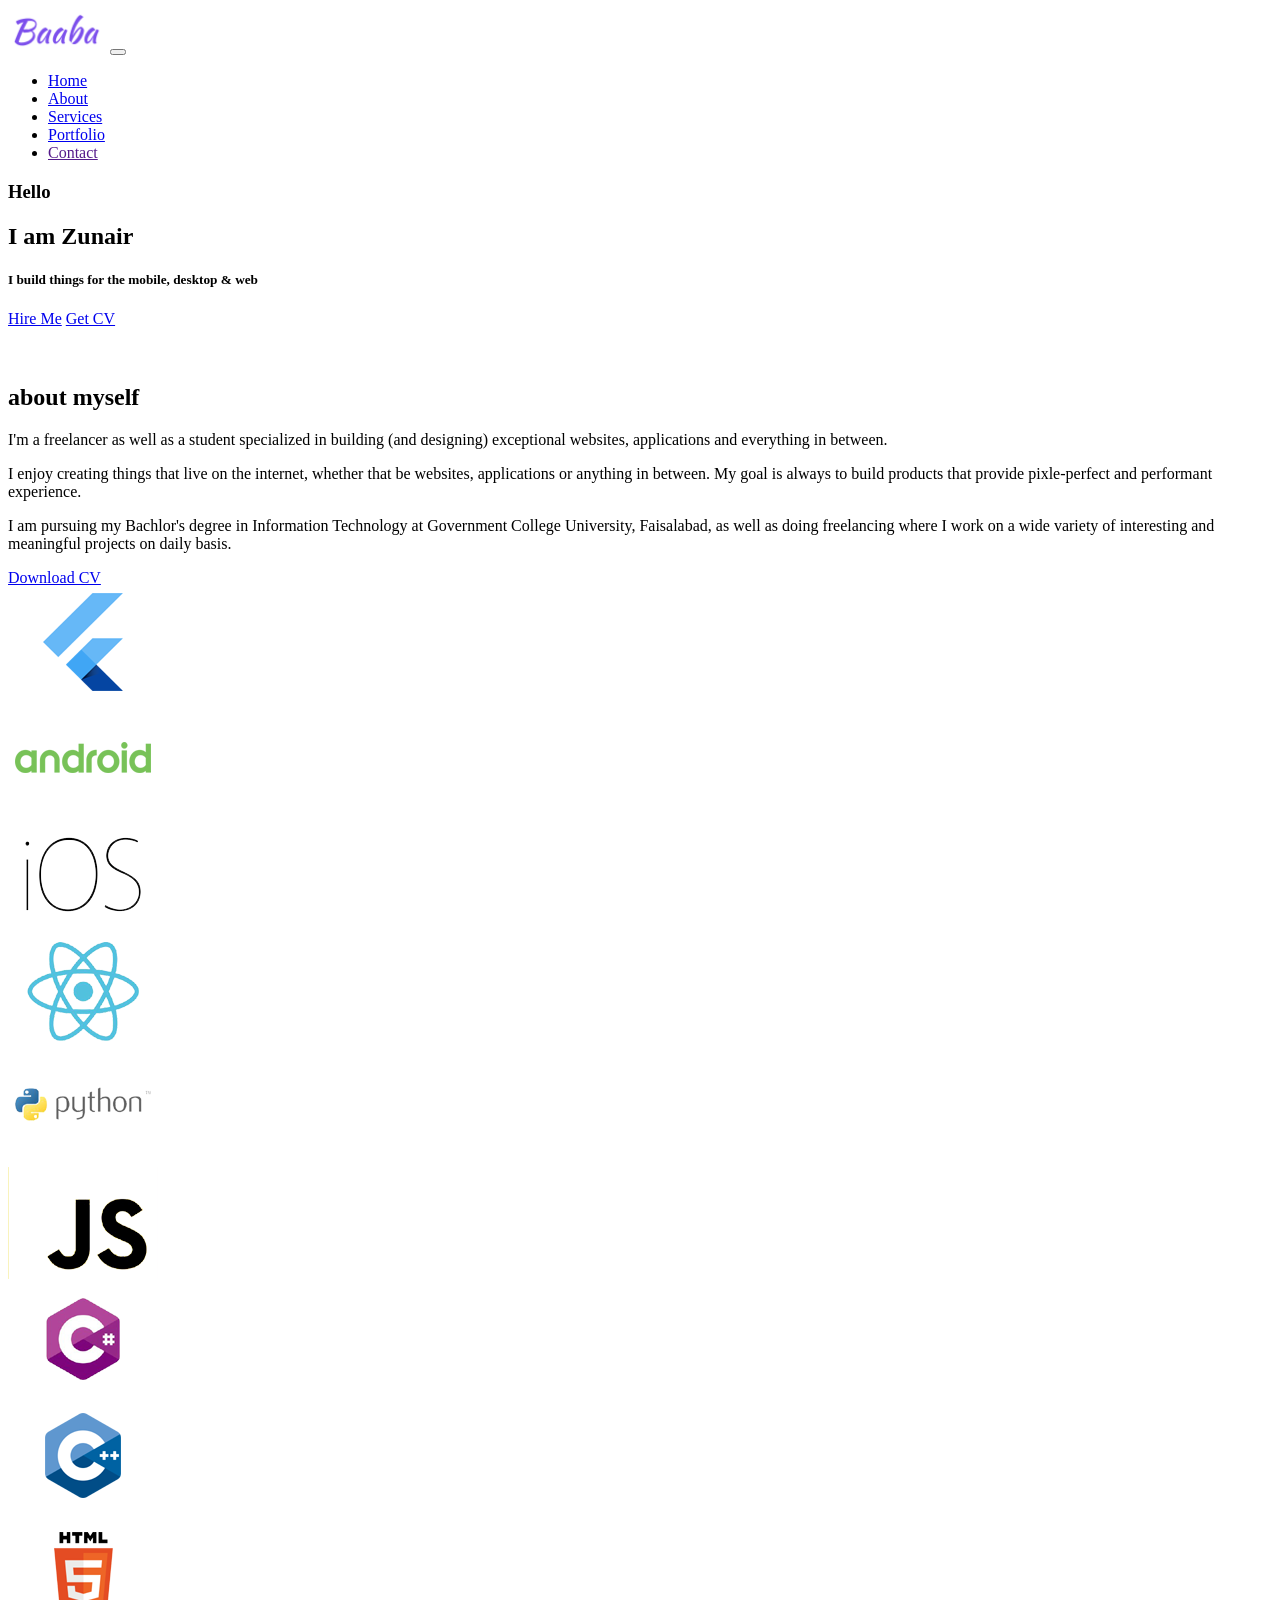
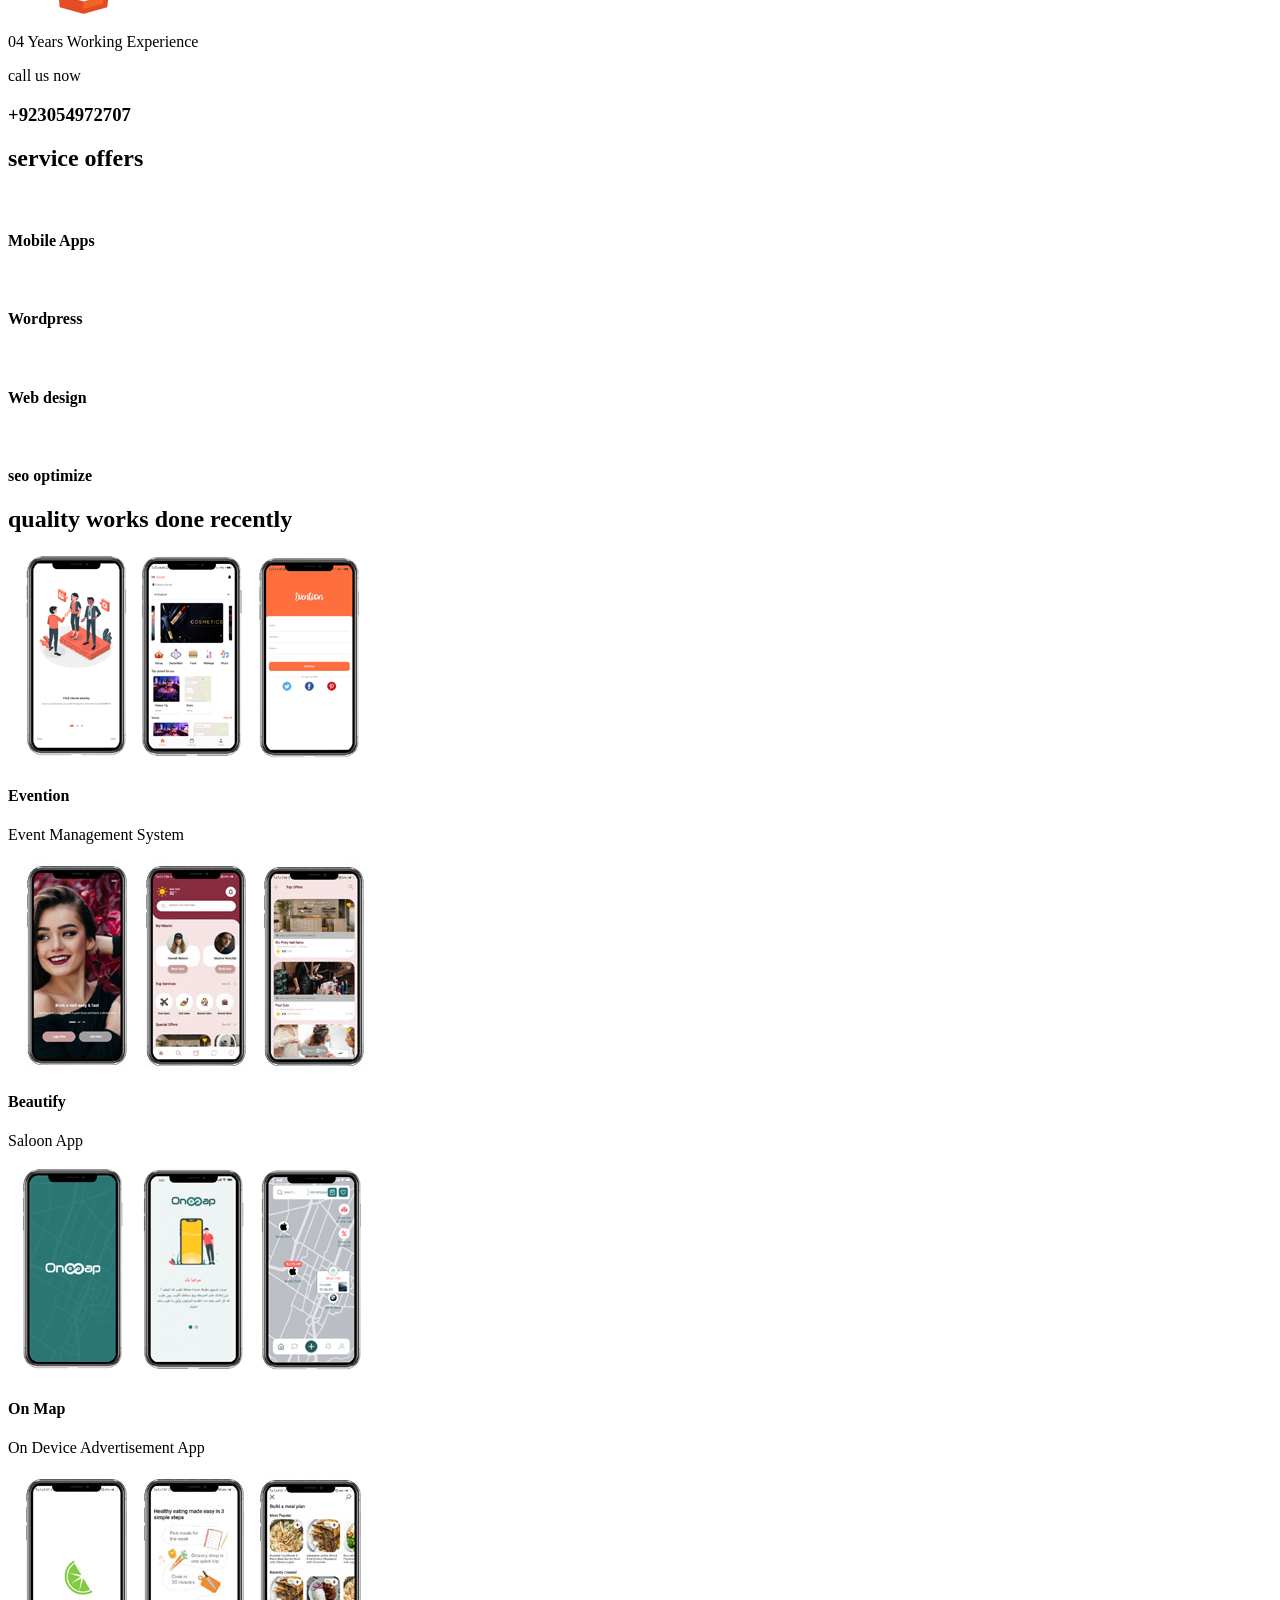
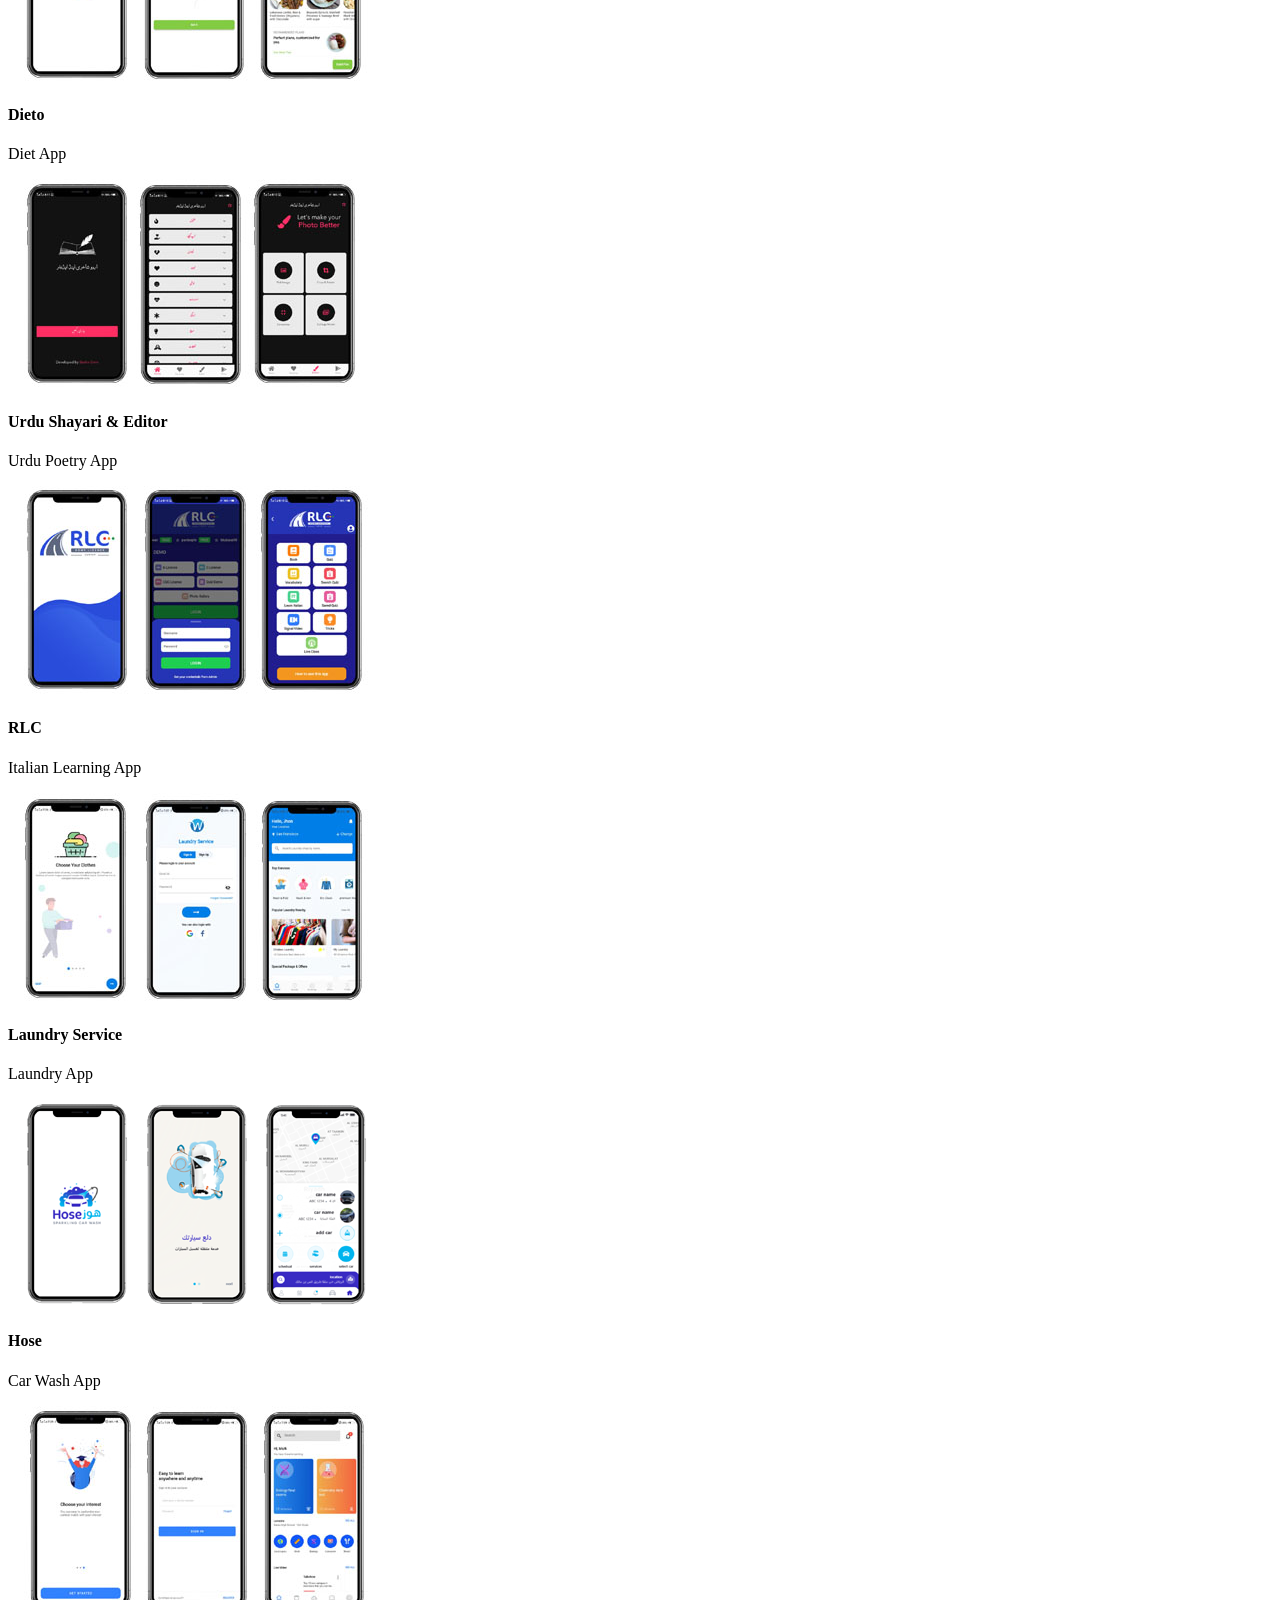
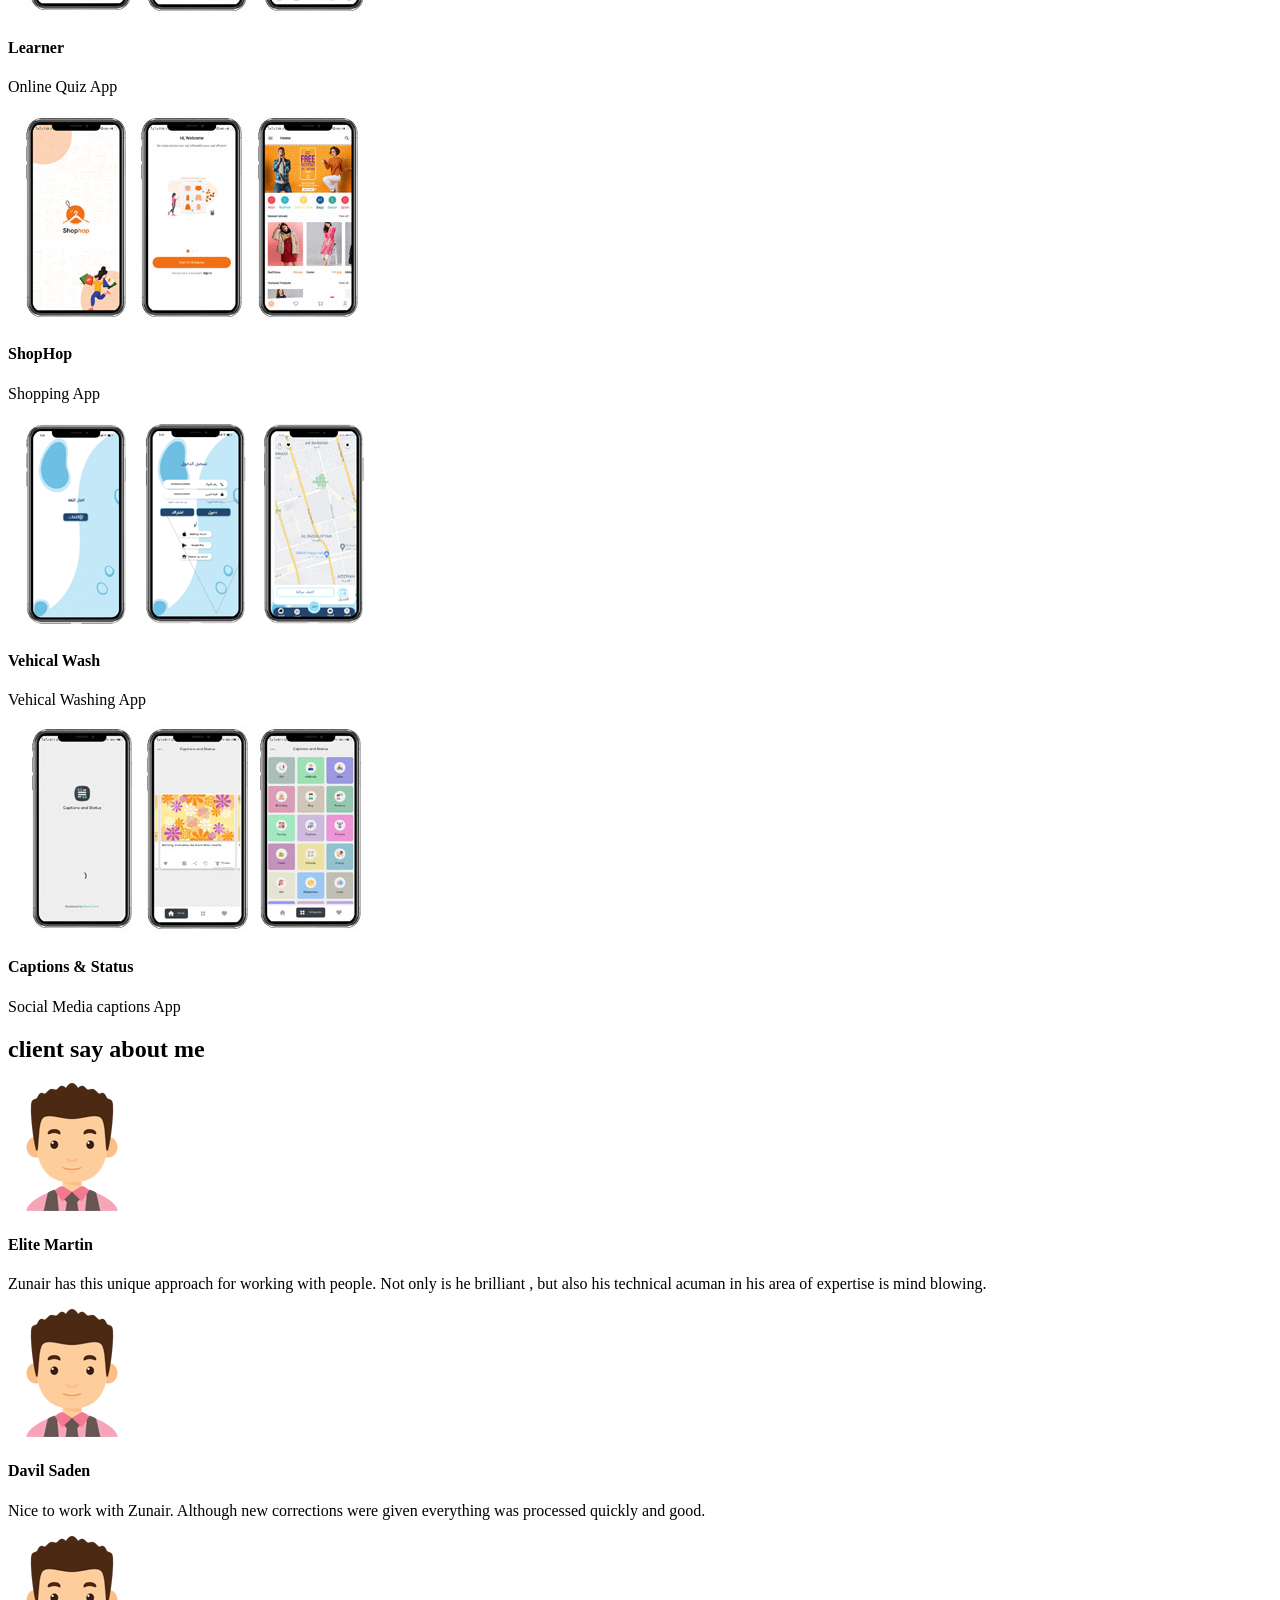
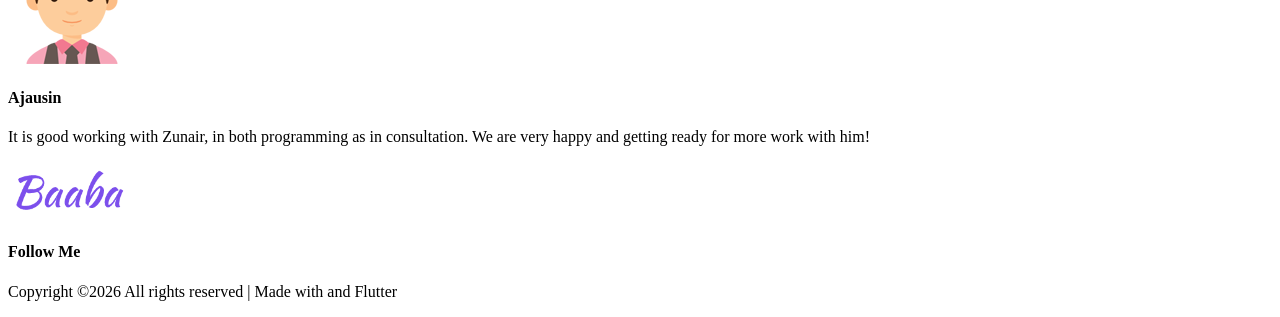
==== index.html @ fcaaa323 "Update index.html" ====
<!doctype html>
<html lang="en">

<head>
	
	<base href="zunairpervaiz.github.io">
	<meta charset="utf-8">
	<meta name="viewport" content="width=device-width, initial-scale=1, shrink-to-fit=no">
	<link rel="icon" href="img/favicon.png" type="image/png">
	<title>Zunair's Portfolio</title>
	<!-- Bootstrap CSS -->
	<link rel="stylesheet" href="css/bootstrap.css">
	<link rel="stylesheet" href="vendors/linericon/style.css">
	<link rel="stylesheet" href="css/font-awesome.min.css">
	<link rel="stylesheet" href="vendors/owl-carousel/owl.carousel.min.css">
	<!-- main css -->
	<link rel="stylesheet" href="css/style.css">
</head>

<body>

	<!--================ Start Header Area =================-->
	<header class="header_area">
		<div class="main_menu">
			<nav class="navbar navbar-expand-lg navbar-light">
				<div class="container">
					<!-- Brand and toggle get grouped for better mobile display -->
					<a class="navbar-brand logo_h" href="index.html"><img src="img/logo.png" height="44" alt=""></a>
					<button class="navbar-toggler" type="button" data-toggle="collapse" data-target="#navbarSupportedContent"
					 aria-controls="navbarSupportedContent" aria-expanded="false" aria-label="Toggle navigation">
						<span class="icon-bar"></span>
						<span class="icon-bar"></span>
						<span class="icon-bar"></span>
					</button>
					<!-- Collect the nav links, forms, and other content for toggling -->
					<div class="collapse navbar-collapse offset" id="navbarSupportedContent">
						<ul class="nav navbar-nav menu_nav justify-content-end">
							<li class="nav-item active"><a class="nav-link" href="index.html">Home</a></li>
							<li class="nav-item"><a class="nav-link" href="#about_section">About</a></li>
							<li class="nav-item"><a class="nav-link" href="#services_section">Services</a></li>
							<li class="nav-item"><a class="nav-link" href="#portfolio_section">Portfolio</a></li>
							<li class="nav-item"><a class="nav-link" href="">Contact</a></li>
						</ul>
					</div>
				</div>
			</nav>
		</div>
	</header>
	<!--================ End Header Area =================-->

	<!--================ Start Home Banner Area =================-->
	<section class="home_banner_area">
		<div class="banner_inner">
			<div class="container">
				<div class="row">
					<div class="col-lg-7">
						<div class="banner_content">
							<h3 class="text-uppercase">Hello</h3>
							<h1 class="text-uppercase">I am Zunair</h1>
							<h5 class="text-uppercase">I build things for the mobile, desktop & web</h5>
							<div class="d-flex align-items-center">
								<a class="primary_btn" href="https://www.facebook.com/baabadevs/" target="blank"><span>Hire Me</span></a>
								<a class="primary_btn tr-bg" href="https://drive.google.com/file/d/1sEOPyyoG6PRkyp16HiCYNP0An5YgPPjo/view?usp=sharing" target="blank"><span>Get CV</span></a>
							</div>
						</div>
					</div>
					<div class="col-lg-5">
						<div class="home_right_img">
							<img class="" src="img/banner/home-right.png" alt="">
						</div>
					</div>
				</div>
			</div>
		</div>
	</section>
	<!--================ End Home Banner Area =================-->

	<!--================ Start About Us Area =================-->
	<section class="about_area section_gap" id="about_section">
		<div class="container">
			<div class="row justify-content-start align-items-center">
				<div class="col-lg-5">
					<div class="about_img">
						<img class="" src="img/about-us.png" alt="">
					</div>
				</div>

				<div class="offset-lg-1 col-lg-5">
					<div class="main_title text-left">
						<h2>about myself</h2>
						<p>
							I'm a freelancer as well as a student specialized in building (and designing) exceptional websites, applications and everything in between.
						</p>
						<p>
							I enjoy creating things that live on the internet, whether that be websites, applications or anything in between. My goal is always to build products that provide pixle-perfect and performant experience.
						</p>
						<p> I am pursuing my Bachlor's degree in Information Technology at Government College University, Faisalabad, as well as doing freelancing where I work on a wide variety of interesting and meaningful projects on daily basis.</p>
						<a class="primary_btn" href="https://drive.google.com/file/d/1sEOPyyoG6PRkyp16HiCYNP0An5YgPPjo/view?usp=sharing" target="blank"><span>Download CV</span></a>
					</div>
				</div>
			</div>
		</div>
	</section>
	<!--================ End About Us Area =================-->

	<!--================ Srart Brand Area =================-->
	<section class="brand_area section_gap_bottom">
		<div class="container">
			<div class="row justify-content-center">
				<div class="col-lg-6">
					<div class="row">
						<div class="col-lg-4 col-md-4 col-sm-6">
							<div class="single-brand-item d-table">
								<div class="d-table-cell text-center">
									<img src="img/brands/logo1.png" alt="">
								</div>
							</div>
						</div>
						<div class="col-lg-4 col-md-4 col-sm-6">
							<div class="single-brand-item d-table">
								<div class="d-table-cell text-center">
									<img src="img/brands/logo2.png" alt="">
								</div>
							</div>
						</div>
						<div class="col-lg-4 col-md-4 col-sm-6">
							<div class="single-brand-item d-table">
								<div class="d-table-cell text-center">
									<img src="img/brands/logo3.png" alt="">
								</div>
							</div>
						</div>
						<div class="col-lg-4 col-md-4 col-sm-6">
							<div class="single-brand-item d-table">
								<div class="d-table-cell text-center">
									<img src="img/brands/logo4.png" alt="">
								</div>
							</div>
						</div>
						<div class="col-lg-4 col-md-4 col-sm-6">
							<div class="single-brand-item d-table">
								<div class="d-table-cell text-center">
									<img src="img/brands/logo5.png" alt="">
								</div>
							</div>
						</div>
						<div class="col-lg-4 col-md-4 col-sm-6">
							<div class="single-brand-item d-table">
								<div class="d-table-cell text-center">
									<img src="img/brands/logo6.png" alt="">
								</div>
							</div>
						</div>
						<div class="col-lg-4 col-md-4 col-sm-6">
							<div class="single-brand-item d-table">
								<div class="d-table-cell text-center">
									<img src="img/brands/logo7.png" alt="">
								</div>
							</div>
						</div>
						<div class="col-lg-4 col-md-4 col-sm-6">
							<div class="single-brand-item d-table">
								<div class="d-table-cell text-center">
									<img src="img/brands/logo8.png" alt="">
								</div>
							</div>
						</div>
						<div class="col-lg-4 col-md-4 col-sm-6">
							<div class="single-brand-item d-table">
								<div class="d-table-cell text-center">
									<img src="img/brands/logo9.png" alt="">
								</div>
							</div>
						</div>
					</div>
				</div>
				<div class="offset-lg-2 col-lg-4 col-md-6">
					<div class="client-info">
						<div class="d-flex mb-50">
							<span class="lage">04</span>
							<span class="smll">Years Working Experience </span>
						</div>
						<div class="call-now d-flex">
							<div>
								<span class="fa fa-phone"></span>
							</div>
							<div class="ml-15">
								<p>call us now</p>
								<h3>+923054972707</h3>
							</div>
						</div>
					</div>
				</div>
			</div>
		</div>
	</section>
	<!--================ End Brand Area =================-->

	<!--================ Start Features Area =================-->
	<section class="features_area" id="services_section">
		<div class="container">
			<div class="row justify-content-center">
				<div class="col-lg-8 text-center">
					<div class="main_title">
						<h2>service offers </h2>
					</div>
				</div>
			</div>
			<div class="row feature_inner">
				<div class="col-lg-3 col-md-6">
					<div class="feature_item">
						<img src="img/services/s1.png" alt="">
						<h4>Mobile Apps</h4>
						
					</div>
				</div>
				<div class="col-lg-3 col-md-6">
					<div class="feature_item">
						<img src="img/services/s2.png" alt="">
						<h4>Wordpress</h4>
						
					</div>
				</div>
				<div class="col-lg-3 col-md-6">
					<div class="feature_item">
						<img src="img/services/s3.png" alt="">
						<h4>Web design</h4>
						
					</div>
				</div>
				<div class="col-lg-3 col-md-6">
					<div class="feature_item">
						<img src="img/services/s4.png" alt="">
						<h4>seo optimize</h4>
						
					</div>
				</div>
			</div>
		</div>
	</section>
	<!--================ End Features Area =================-->

	<!--================Start Portfolio Area =================-->
	<section class="portfolio_area" id="portfolio_section">
		<div class="container">
			<div class="row">
				<div class="col-lg-12">
					<div class="main_title text-left">
						<h2>quality works done recently </h2>
					</div>
				</div>
			</div>
			<div class="filters-content">
				<div class="row portfolio-grid justify-content-center">
					<div class="col-lg-4 col-md-6 all latest">
						<div class="portfolio_box">
							<div class="single_portfolio">
								<img class="img-fluid w-100" src="img/portfolio/p1.jpg" alt="">
								<div class="overlay"></div>
							</div>
							<div class="short_info">
								<h4>Evention</h4>
								<p>Event Management System</p>
							</div>
						</div>
					</div>
					<div class="col-lg-4 col-md-6 all popular">
						<div class="portfolio_box">
							<div class="single_portfolio">
								<img class="img-fluid w-100" src="img/portfolio/p2.jpg" alt="">
								<div class="overlay"></div>
								
							</div>
							<div class="short_info">
								<h4>Beautify</h4>
								<p>Saloon App</p>
							</div>
						</div>
					</div>
					<div class="col-lg-4 col-md-6 all latest">
						<div class="portfolio_box">
							<div class="single_portfolio">
								<img class="img-fluid w-100" src="img/portfolio/p3.jpg" alt="">
								<div class="overlay"></div>
								
							</div>
							<div class="short_info">
								<h4>On Map</h4>
								<p>On Device Advertisement App</p>
							</div>
						</div>
					</div>
					<div class="col-lg-4 col-md-6 all popular">
						<div class="portfolio_box">
							<div class="single_portfolio">
								<img class="img-fluid w-100" src="img/portfolio/p4.jpg" alt="">
								<div class="overlay"></div>
								
							</div>
							<div class="short_info">
								<h4>Dieto</h4>
								<p>Diet App</p>
							</div>
						</div>
					</div>
					<div class="col-lg-4 col-md-6 all following">
						<div class="portfolio_box">
							<div class="single_portfolio">
								<img class="img-fluid w-100" src="img/portfolio/p6.jpg" alt="">
								<div class="overlay"></div>
								
							</div>
							<div class="short_info">
								<h4>Urdu Shayari & Editor</h4>
								<p>Urdu Poetry App</p>
							</div>
						</div>
					</div>
					<div class="col-lg-4 col-md-6 all upcoming">
						<div class="portfolio_box">
							<div class="single_portfolio">
								<img class="img-fluid w-100" src="img/portfolio/p5.jpg" alt="">
								<div class="overlay"></div>
								
							</div>
							<div class="short_info">
								<h4>RLC</h4>
								<p>Italian Learning App</p>
							</div>
						</div>
					</div>
				
					<div class="col-lg-4 col-md-6 all following">
						<div class="portfolio_box">
							<div class="single_portfolio">
								<img class="img-fluid w-100" src="img/portfolio/p9.jpg" alt="">
								<div class="overlay"></div>
								
							</div>
							<div class="short_info">
								<h4>Laundry Service</h4>
								<p>Laundry App</p>
							</div>
						</div>
					</div>
			
					<div class="col-lg-4 col-md-6 all following">
						<div class="portfolio_box">
							<div class="single_portfolio">
								<img class="img-fluid w-100" src="img/portfolio/p10.jpg" alt="">
								<div class="overlay"></div>

							</div>
							<div class="short_info">
								<h4>Hose</h4>
								<p>Car Wash App</p>
							</div>
						</div>
					</div>
					
					<div class="col-lg-4 col-md-6 all following">
						<div class="portfolio_box">
							<div class="single_portfolio">
								<img class="img-fluid w-100" src="img/portfolio/p11.jpg" alt="">
								<div class="overlay"></div>

							</div>
							<div class="short_info">
								<h4>Learner</h4>
								<p>Online Quiz App</p>
							</div>
						</div>
					</div>
				
					<div class="col-lg-4 col-md-6 all following">
						<div class="portfolio_box">
							<div class="single_portfolio">
								<img class="img-fluid w-100" src="img/portfolio/p12.jpg" alt="">
								<div class="overlay"></div>
								
							</div>
							<div class="short_info">
								<h4>ShopHop</h4>
								<p>Shopping App</p>
							</div>
						</div>
					</div>
					
					<div class="col-lg-4 col-md-6 all following">
						<div class="portfolio_box">
							<div class="single_portfolio">
								<img class="img-fluid w-100" src="img/portfolio/p13.jpg" alt="">
								<div class="overlay"></div>
								
							</div>
							<div class="short_info">
								<h4>Vehical Wash</h4>
								<p>Vehical Washing App</p>
							</div>
						</div>
					</div>
				
					<div class="col-lg-4 col-md-6 all following">
						<div class="portfolio_box">
							<div class="single_portfolio">
								<img class="img-fluid w-100" src="img/portfolio/p8.jpg" alt="">
								<div class="overlay"></div>
								
							</div>
							<div class="short_info">
								<h4>Captions & Status</h4>
								<p>Social Media captions App</p>
							</div>
						</div>
					</div>
				</div>
			</div>
		</div>
	</section>
	<!--================End Portfolio Area =================-->

	<!--================ Start Testimonial Area =================-->
	<div class="testimonial_area section_gap_bottom">
		<div class="container">
			<div class="row justify-content-center">
				<div class="col-lg-8 text-center">
					<div class="main_title">
						<h2>client say about me</h2>
					</div>
				</div>
			</div>
			<div class="row">
				<div class="testi_slider owl-carousel">
        			<div class="testi_item">
        				<div class="row">
        					<div class="col-lg-4">
        						<img src="img/testimonials/man.png" alt="">
        					</div>
        					<div class="col-lg-8">
        						<div class="testi_text">
        							<h4>Elite Martin</h4>
									<p>Zunair has this unique approach for working with people. Not only is he brilliant , but also his technical acuman in his area of expertise is mind blowing.</p>
        						</div>
        					</div>
        				</div>
        			</div>
        			<div class="testi_item">
        				<div class="row">
        					<div class="col-lg-4">
        						<img src="img/testimonials/man.png" alt="">
        					</div>
        					<div class="col-lg-8">
        						<div class="testi_text">
        							<h4>Davil Saden</h4>
									<p>Nice to work with Zunair. Although new corrections were given everything was processed quickly and good.</p>
        						</div>
        					</div>
        				</div>
        			</div>
        			
        			<div class="testi_item">
        				<div class="row">
        					<div class="col-lg-4">
        						<img src="img/testimonials/man.png" alt="">
        					</div>
        					<div class="col-lg-8">
        						<div class="testi_text">
        							<h4>Ajausin</h4>
									<p>It is good working with Zunair, in both programming as in consultation. We are very happy and getting ready for more work with him!</p>
        						</div>
        					</div>
        				</div>
        			</div>
        			
        	
        		</div>
			</div>
		</div>
	</div>
	<!--================ End Testimonial Area =================-->


	<!--================Footer Area =================-->
	<footer class="footer_area">
		<div class="container">
			<div class="row justify-content-center">
				<div class="col-lg-12">
					<div class="footer_top flex-column">
						<div class="footer_logo">
							<a href="#">
								<img src="img/logo.png" alt="" height="56">
							</a>
							<h4>Follow Me</h4>
						</div>
						<div class="footer_social">
							<a href="https://www.facebook.com/zunair.pervaiz" target="blank"><i class="fa fa-facebook"></i></a>
							<a href="https://www.facebook.com/zunair.pervaiz" target="blank"><i class="fa fa-twitter"></i></a>
						</div>
					</div>
				</div>
			</div>
			<div class="row footer_bottom justify-content-center">
				<p class="col-lg-8 col-sm-12 footer-text">
Copyright &copy;<script>document.write(new Date().getFullYear());</script> All rights reserved | Made with <i class="fa fa-heart-o" aria-hidden="true"></i> and Flutter</a>

			</div>
		</div>
	</footer>
	<!--================End Footer Area =================-->

	<!-- Optional JavaScript -->
	<!-- jQuery first, then Popper.js, then Bootstrap JS -->
	<script src="js/jquery-3.2.1.min.js"></script>
	<script src="js/popper.js"></script>
	<script src="js/bootstrap.min.js"></script>
	<script src="js/stellar.js"></script>
	<script src="js/jquery.magnific-popup.min.js"></script>
	<script src="vendors/nice-select/js/jquery.nice-select.min.js"></script>
	<script src="vendors/isotope/imagesloaded.pkgd.min.js"></script>
	<script src="vendors/isotope/isotope-min.js"></script>
	<script src="vendors/owl-carousel/owl.carousel.min.js"></script>
	<script src="js/jquery.ajaxchimp.min.js"></script>
	<script src="js/theme.js"></script> 
</body>

</html>
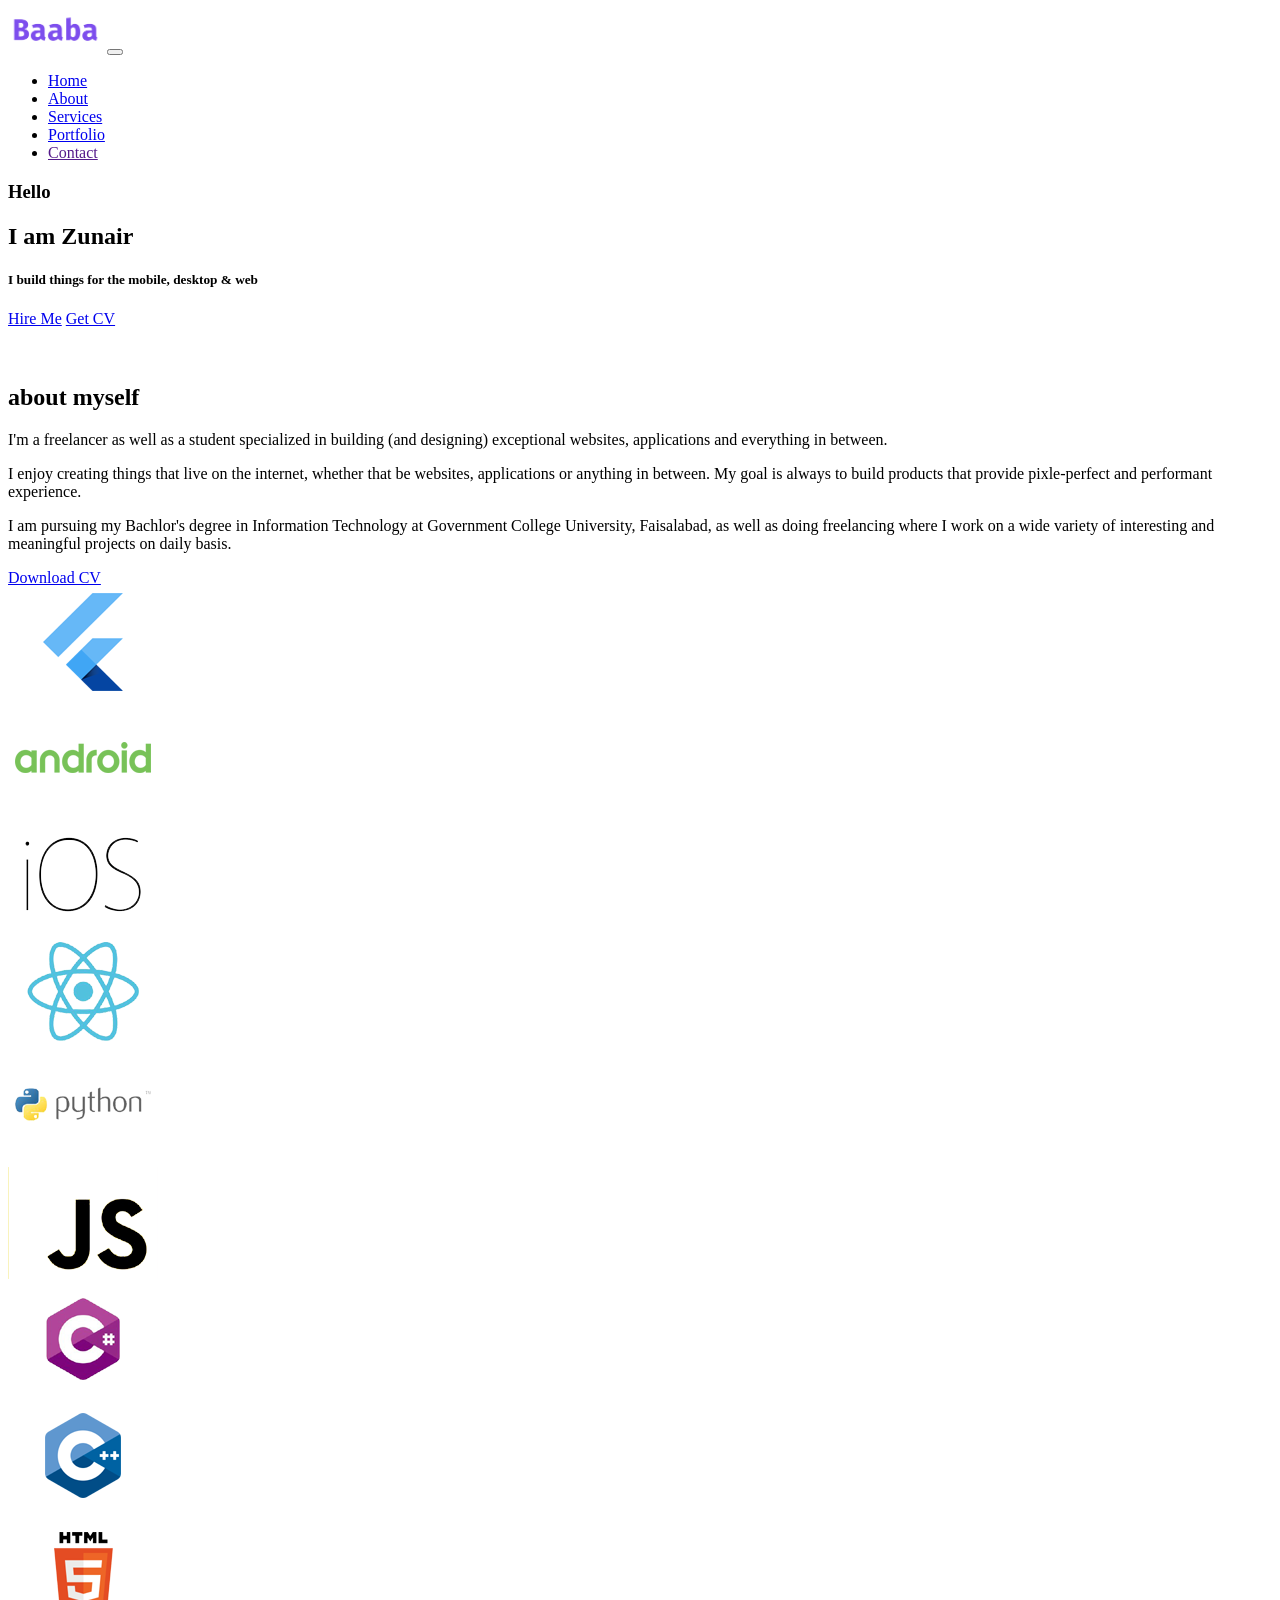
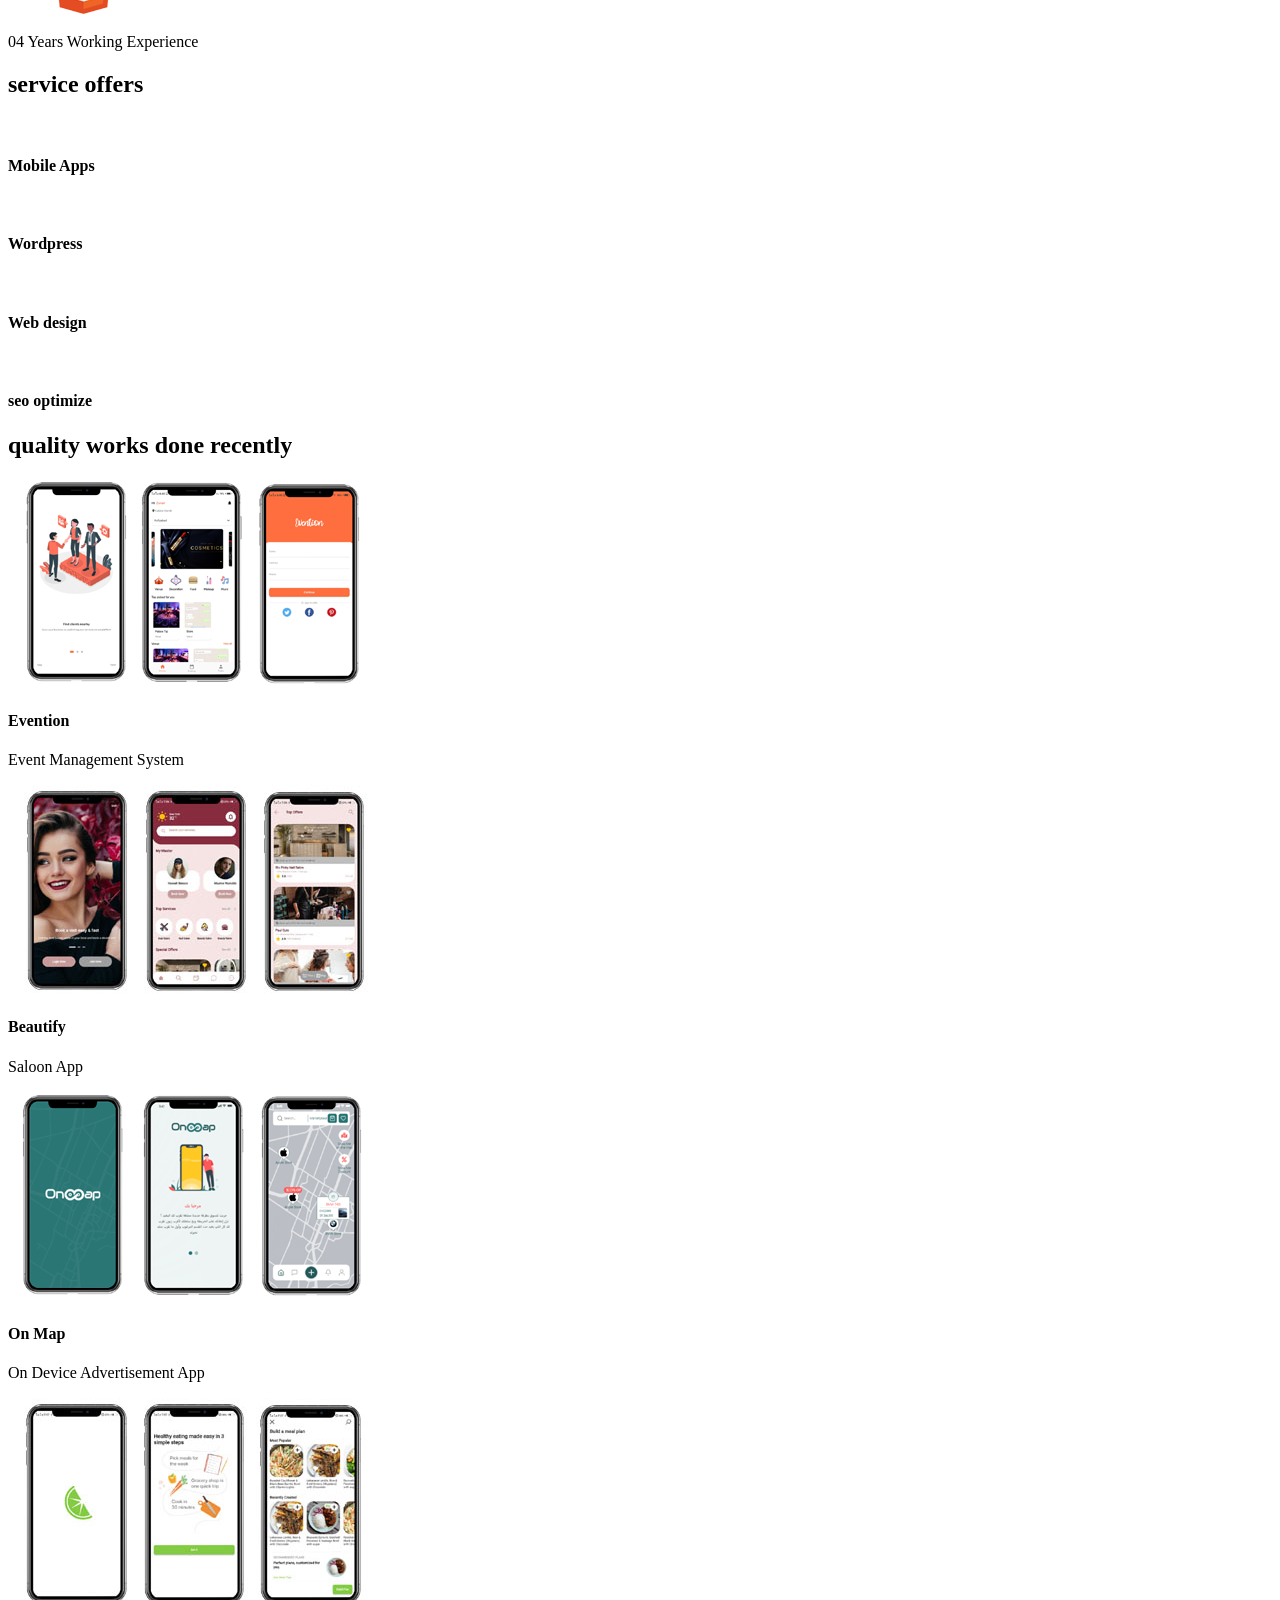
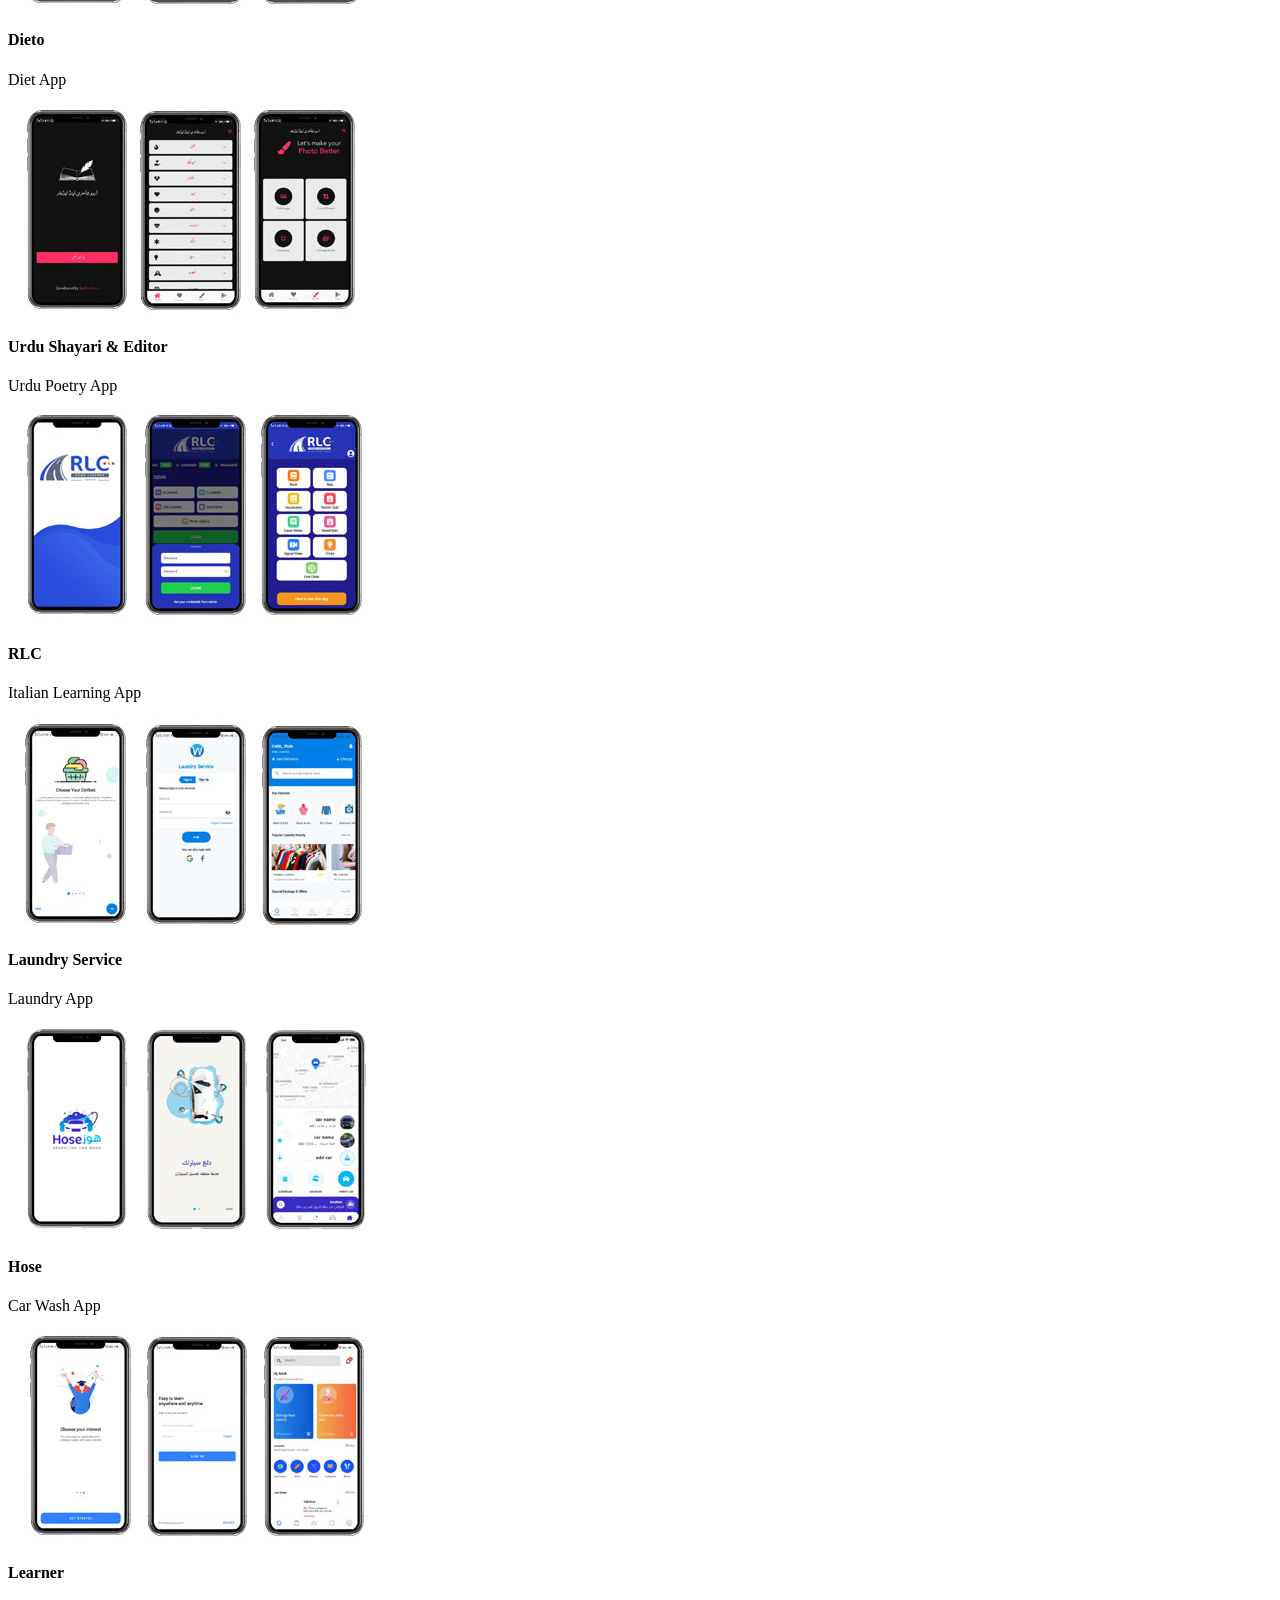
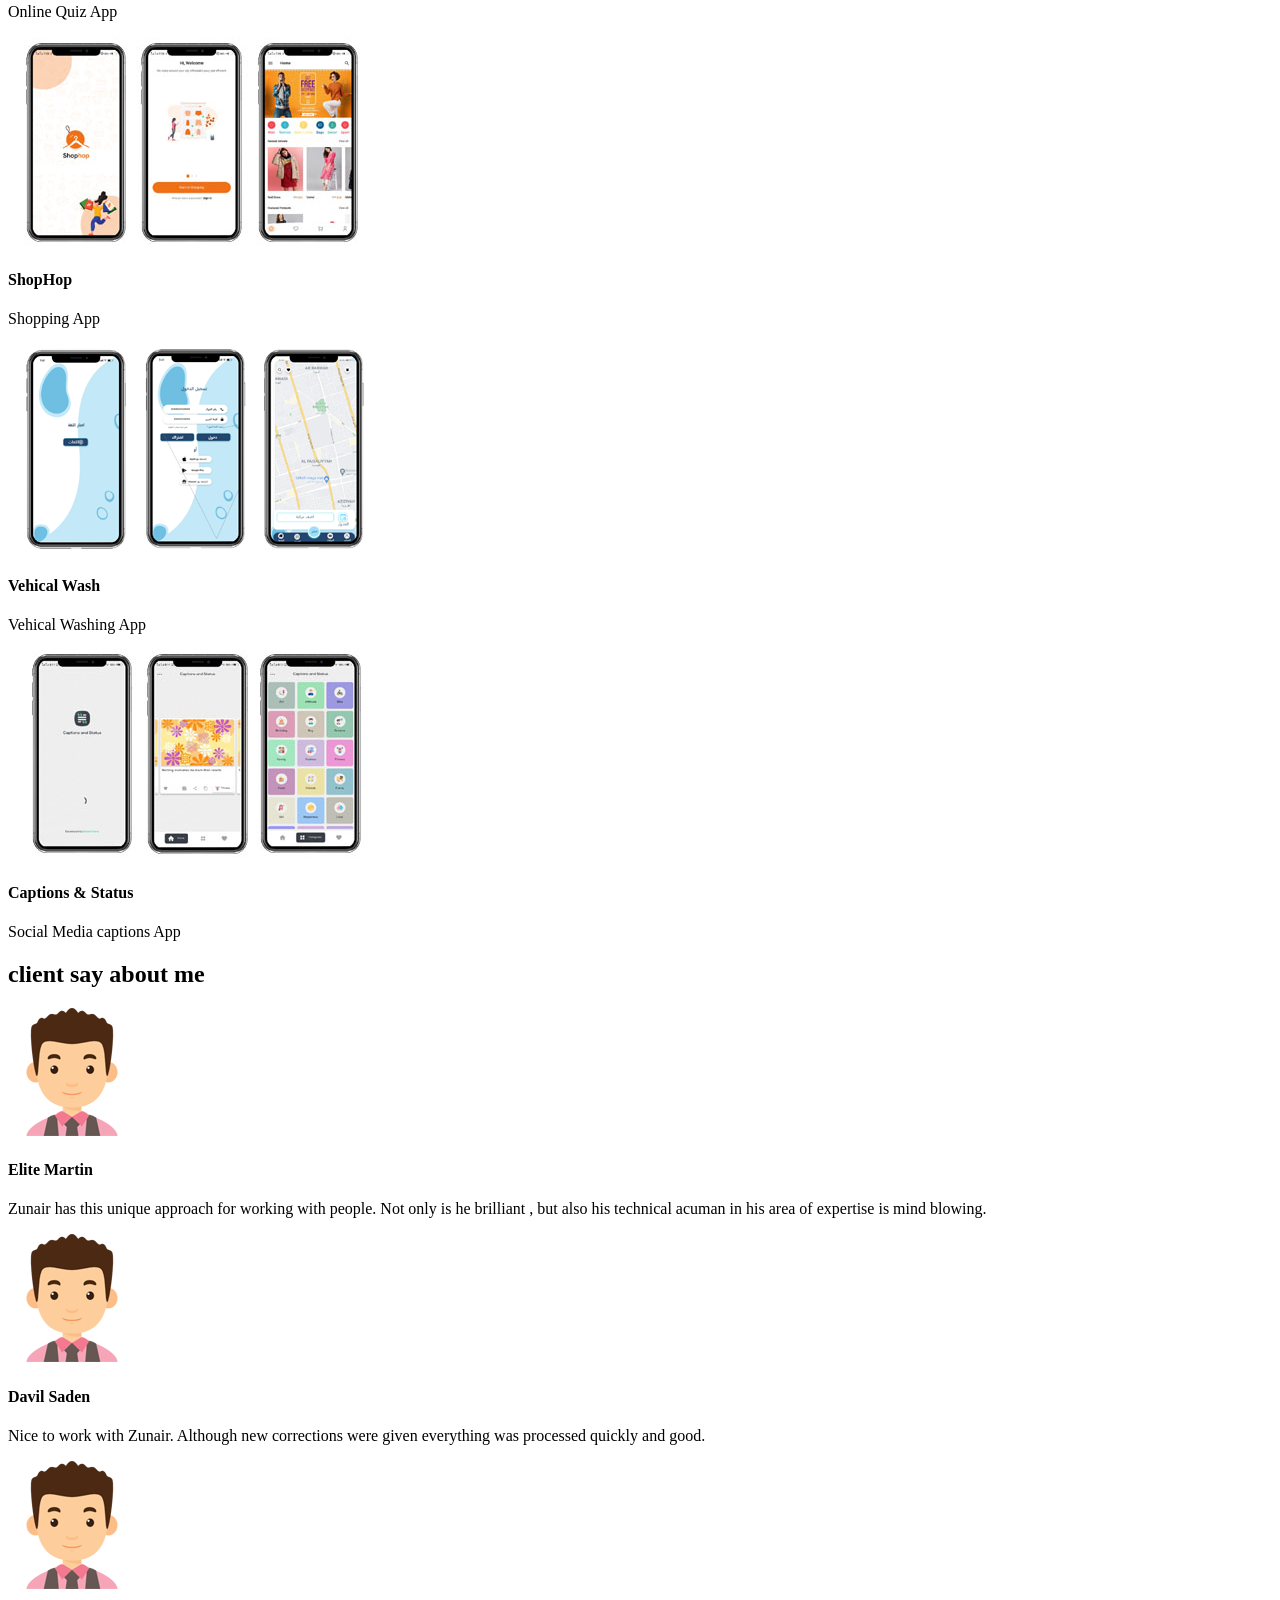
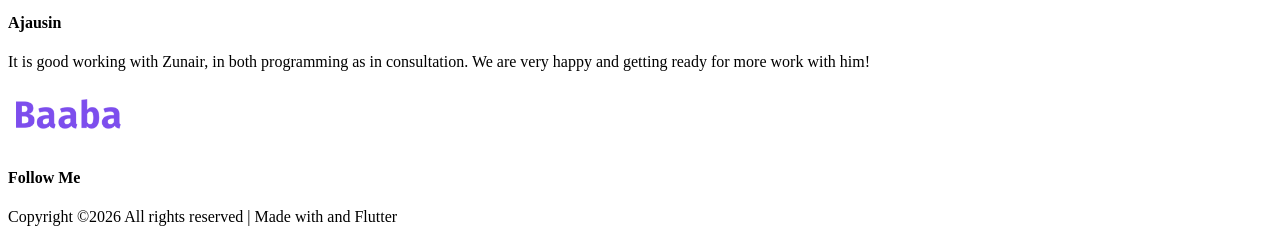
==== commit 392f6aab: "Update index.html" ====
--- a/index.html
+++ b/index.html
@@ -60,7 +60,7 @@
 							<h5 class="text-uppercase">I build things for the mobile, desktop & web</h5>
 							<div class="d-flex align-items-center">
 								<a class="primary_btn" href="https://www.facebook.com/baabadevs/" target="blank"><span>Hire Me</span></a>
-								<a class="primary_btn tr-bg" href="https://drive.google.com/file/d/1sEOPyyoG6PRkyp16HiCYNP0An5YgPPjo/view?usp=sharing" target="blank"><span>Get CV</span></a>
+								<a class="primary_btn tr-bg" href="https://drive.google.com/file/d/1sEOPyyoG6PRk/view?usp=sharing" target="blank"><span>Get CV</span></a>
 							</div>
 						</div>
 					</div>
@@ -95,7 +95,7 @@
 							I enjoy creating things that live on the internet, whether that be websites, applications or anything in between. My goal is always to build products that provide pixle-perfect and performant experience.
 						</p>
 						<p> I am pursuing my Bachlor's degree in Information Technology at Government College University, Faisalabad, as well as doing freelancing where I work on a wide variety of interesting and meaningful projects on daily basis.</p>
-						<a class="primary_btn" href="https://drive.google.com/file/d/1sEOPyyoG6PRkyp16HiCYNP0An5YgPPjo/view?usp=sharing" target="blank"><span>Download CV</span></a>
+						<a class="primary_btn" href="https://drive.google.com/file/d/1sEOPyyoG6PRkyp16HiCo/view?usp=sharing" target="blank"><span>Download CV</span></a>
 					</div>
 				</div>
 			</div>
@@ -184,10 +184,7 @@
 							<div>
 								<span class="fa fa-phone"></span>
 							</div>
-							<div class="ml-15">
-								<p>call us now</p>
-								<h3>+923054972707</h3>
-							</div>
+							
 						</div>
 					</div>
 				</div>
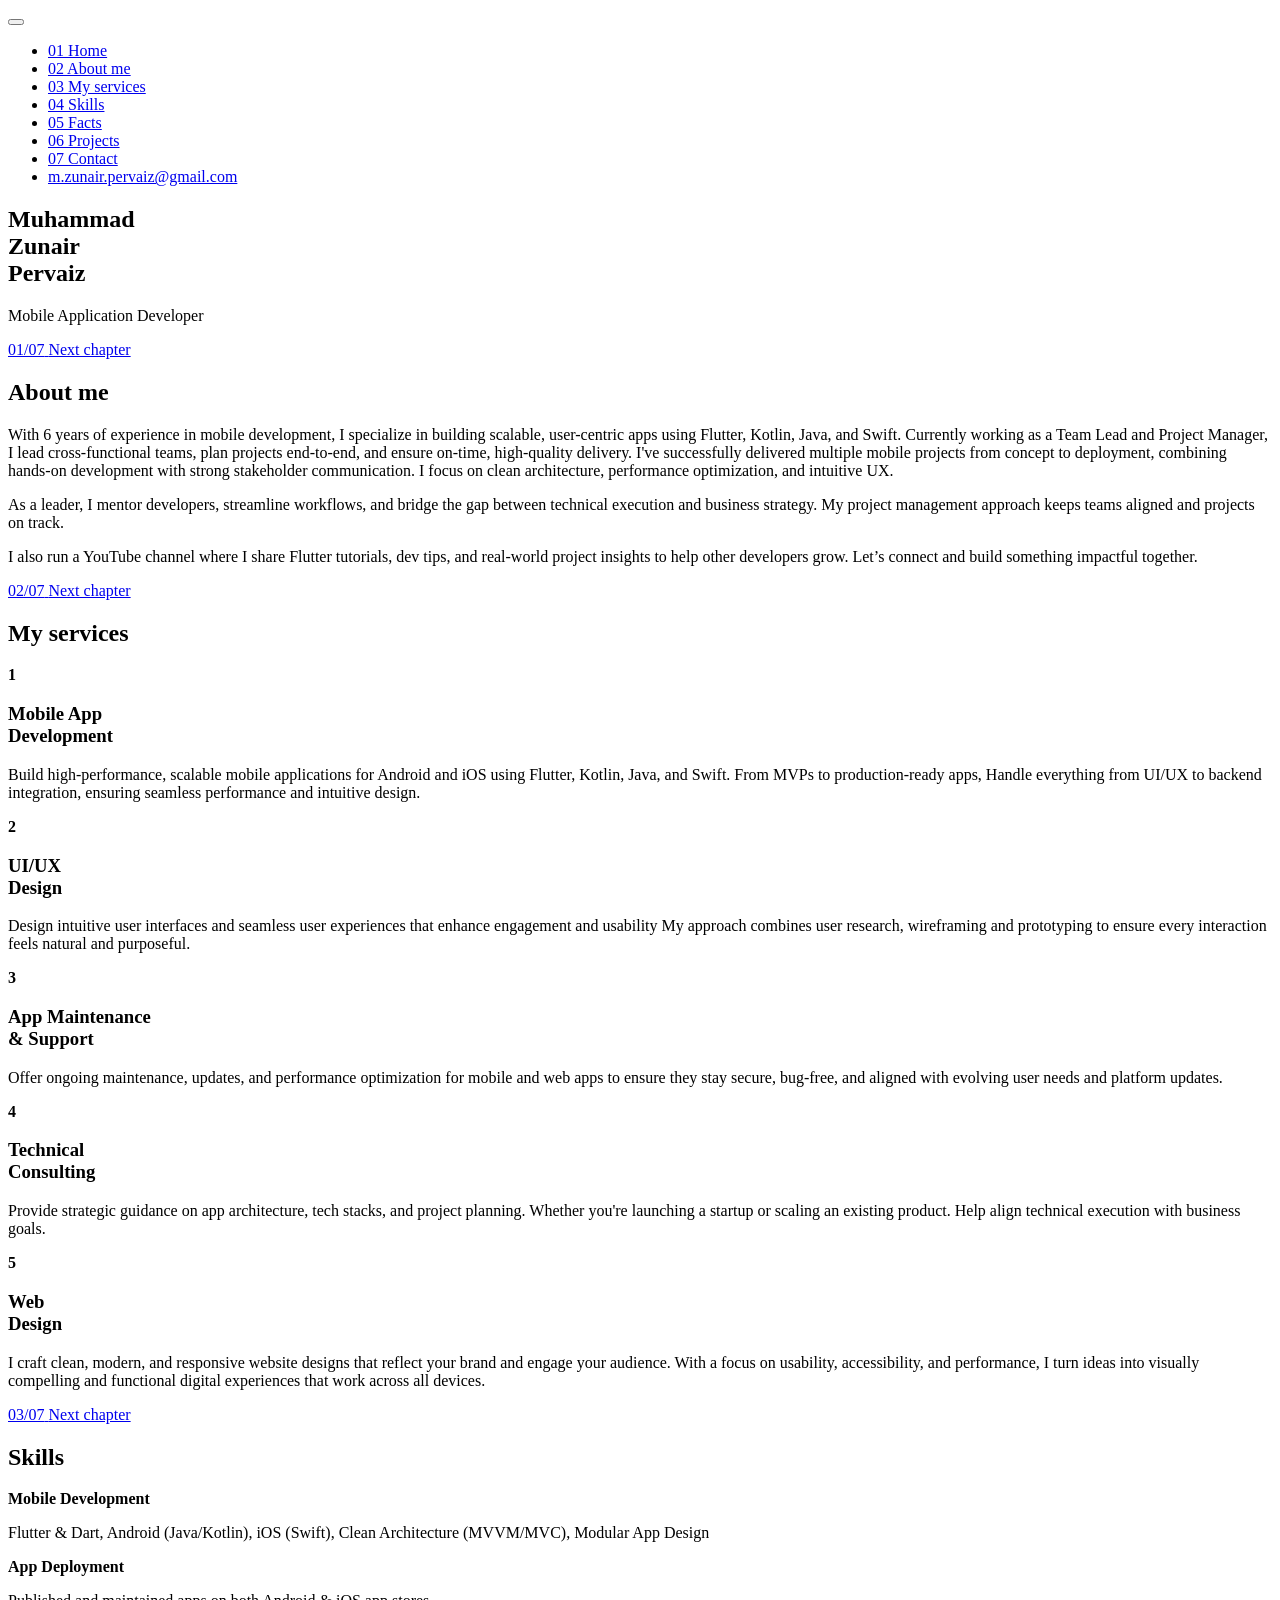
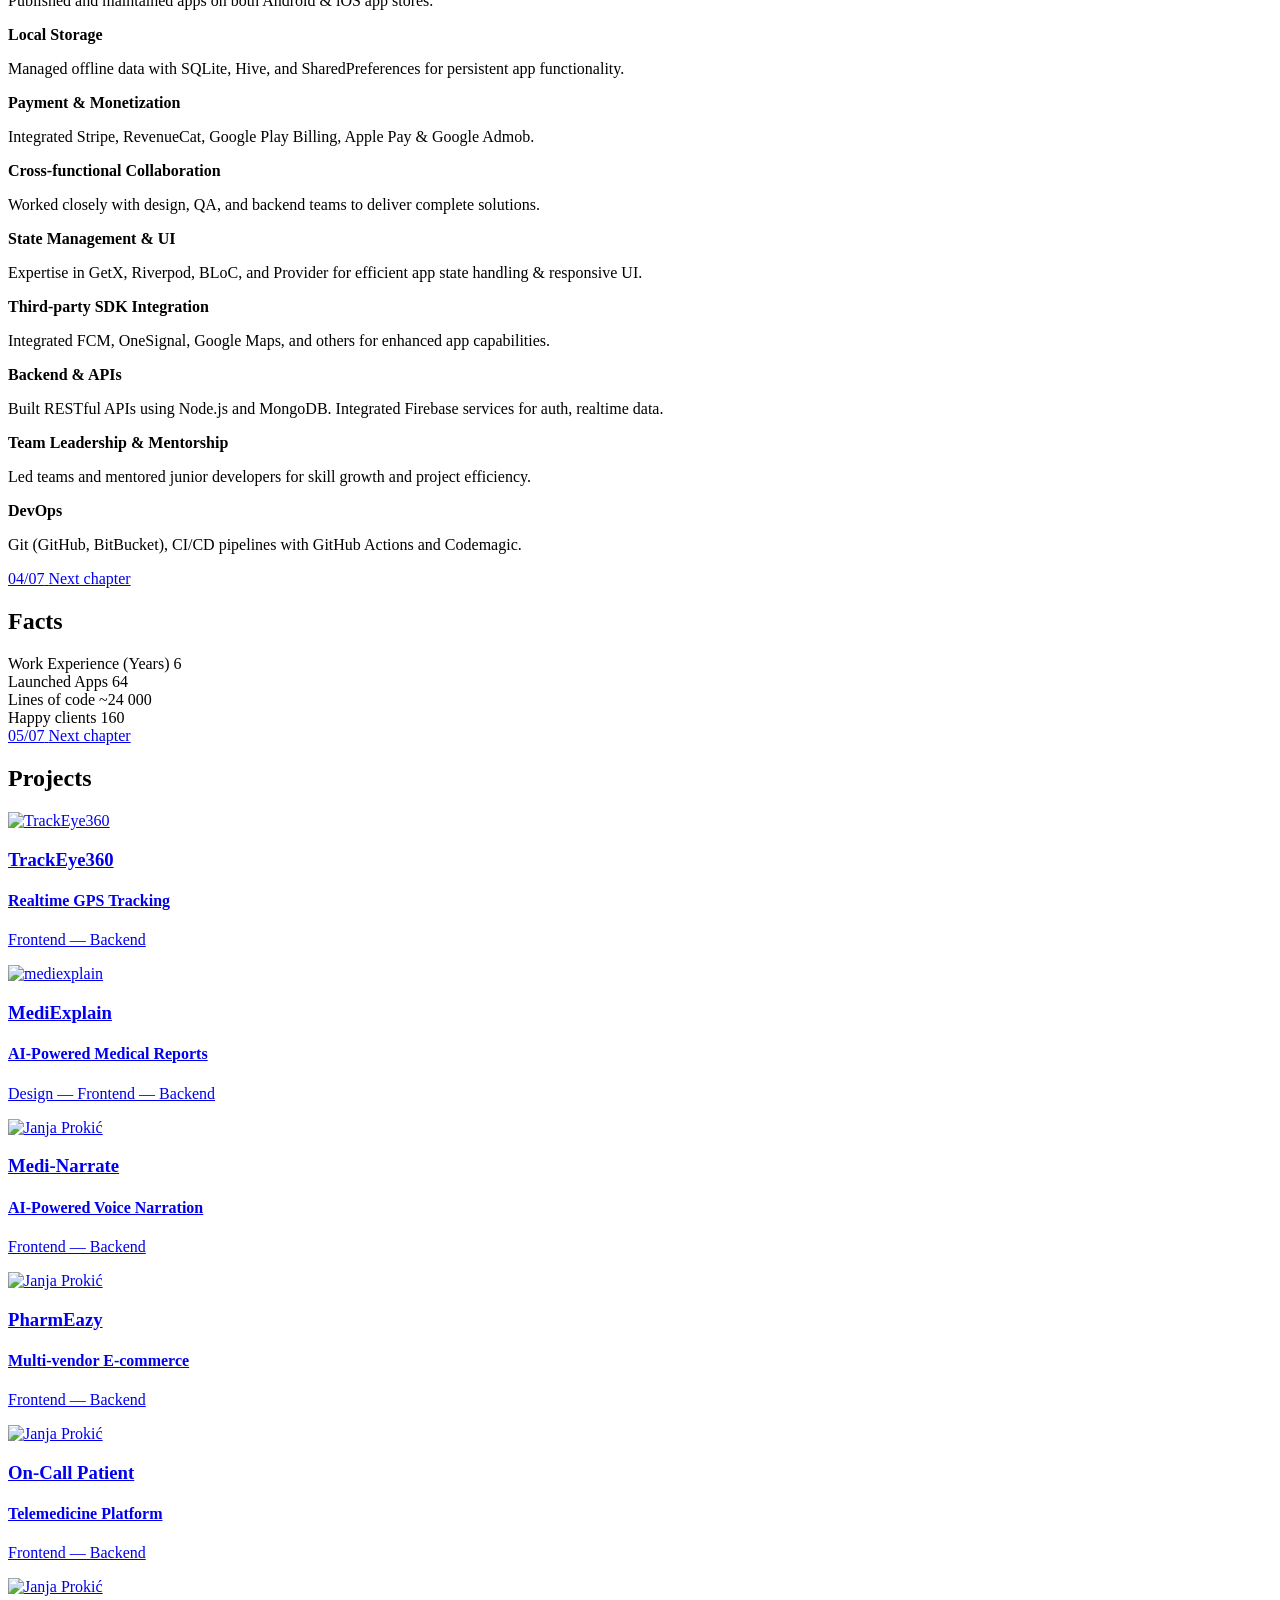
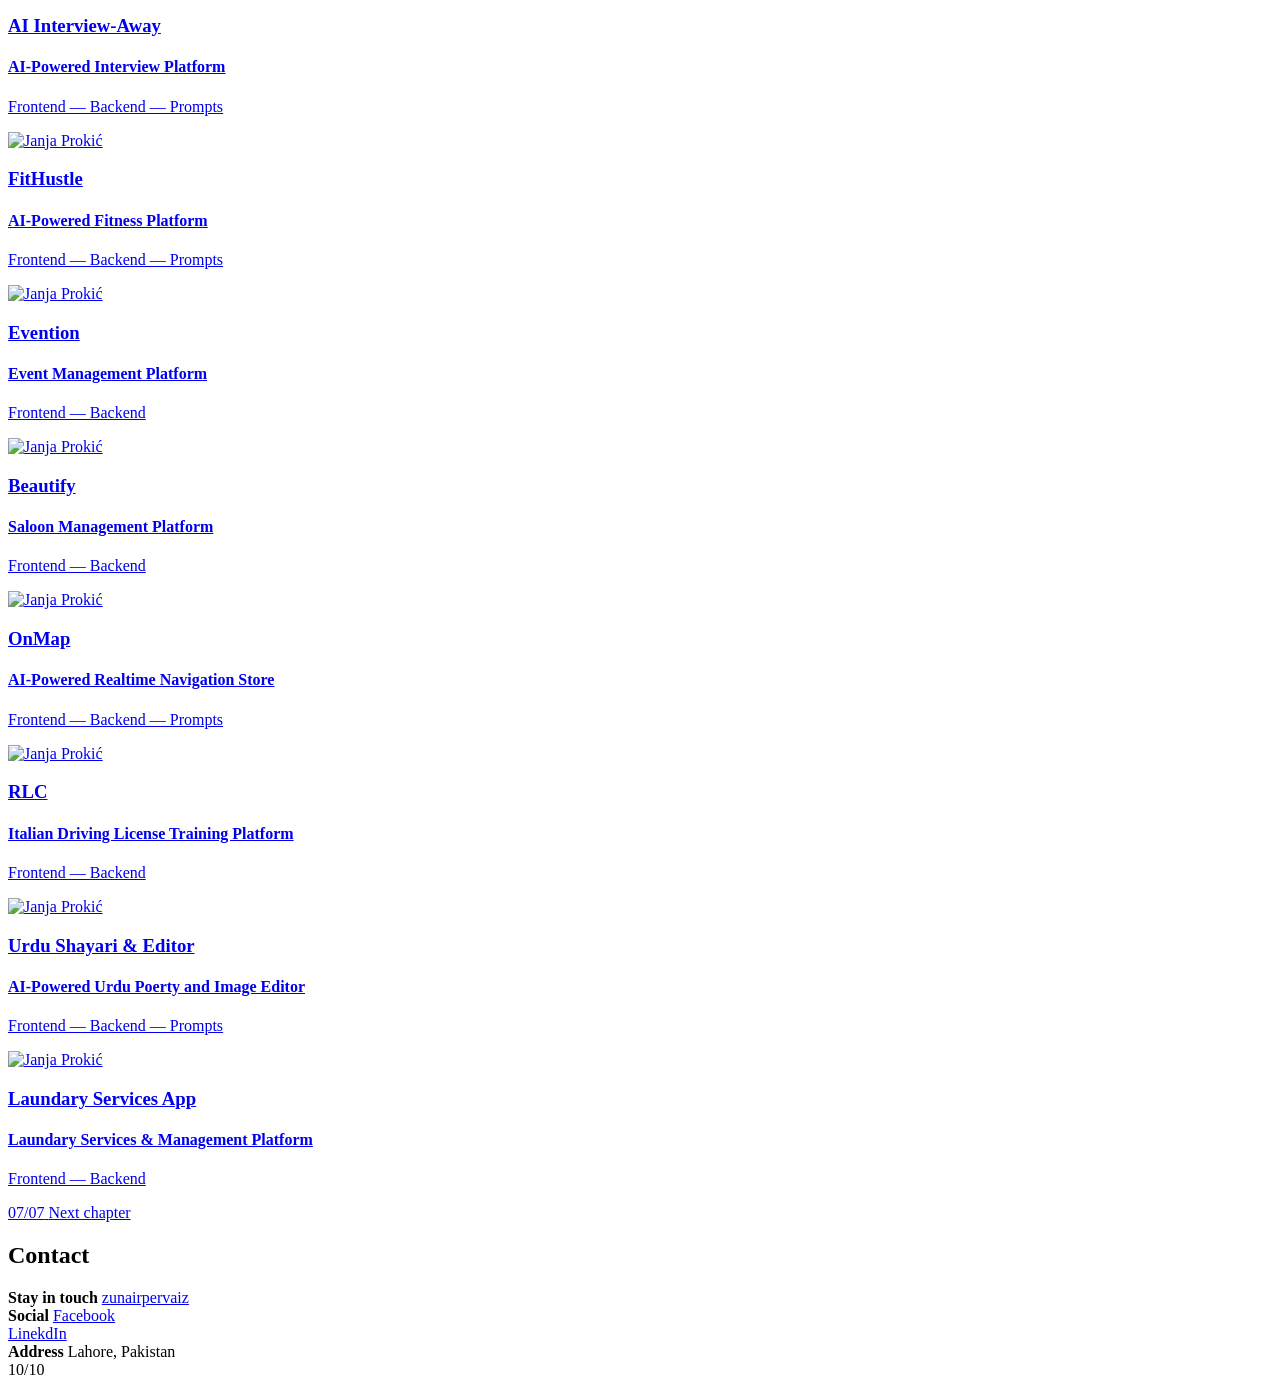
==== commit 1837a34d: "Add files via upload" ====
--- a/index.html
+++ b/index.html
@@ -1,523 +1,595 @@
-<!doctype html>
-<html lang="en">
+<!DOCTYPE html>
+<html lang="cs">
 
 <head>
-	
-	<base href="zunairpervaiz.github.io">
-	<meta charset="utf-8">
-	<meta name="viewport" content="width=device-width, initial-scale=1, shrink-to-fit=no">
-	<link rel="icon" href="img/favicon.png" type="image/png">
-	<title>Zunair's Portfolio</title>
-	<!-- Bootstrap CSS -->
-	<link rel="stylesheet" href="css/bootstrap.css">
-	<link rel="stylesheet" href="vendors/linericon/style.css">
-	<link rel="stylesheet" href="css/font-awesome.min.css">
-	<link rel="stylesheet" href="vendors/owl-carousel/owl.carousel.min.css">
-	<!-- main css -->
-	<link rel="stylesheet" href="css/style.css">
+	<meta http-equiv="Content-Type" content="text/html; charset=UTF-8" />
+	<meta content="width=device-width, initial-scale=1" name="viewport">
+	<meta http-equiv="X-UA-Compatible" content="IE=edge">
+	<link href="https://fonts.googleapis.com/css?family=Montserrat:400,700,800&display=swap" rel="stylesheet">
+	<link href="portfolio/dist/css/yellow-black.css" rel="stylesheet">
+	<link href="portfolio/dist/css/preview.css" rel="stylesheet">
+	<title>Zunair Pervaiz | Portfolio</title>
 </head>
 
-<body>
-
-	<!--================ Start Header Area =================-->
-	<header class="header_area">
-		<div class="main_menu">
-			<nav class="navbar navbar-expand-lg navbar-light">
-				<div class="container">
-					<!-- Brand and toggle get grouped for better mobile display -->
-					<a class="navbar-brand logo_h" href="index.html"><img src="img/logo.png" height="44" alt=""></a>
-					<button class="navbar-toggler" type="button" data-toggle="collapse" data-target="#navbarSupportedContent"
-					 aria-controls="navbarSupportedContent" aria-expanded="false" aria-label="Toggle navigation">
-						<span class="icon-bar"></span>
-						<span class="icon-bar"></span>
-						<span class="icon-bar"></span>
-					</button>
-					<!-- Collect the nav links, forms, and other content for toggling -->
-					<div class="collapse navbar-collapse offset" id="navbarSupportedContent">
-						<ul class="nav navbar-nav menu_nav justify-content-end">
-							<li class="nav-item active"><a class="nav-link" href="index.html">Home</a></li>
-							<li class="nav-item"><a class="nav-link" href="#about_section">About</a></li>
-							<li class="nav-item"><a class="nav-link" href="#services_section">Services</a></li>
-							<li class="nav-item"><a class="nav-link" href="#portfolio_section">Portfolio</a></li>
-							<li class="nav-item"><a class="nav-link" href="">Contact</a></li>
-						</ul>
-					</div>
-				</div>
-			</nav>
+<body class="with-header position-relative" data-spy="scroll" data-target="#sections-nav" data-offset="80">
+	<header class="header">
+		<div class="container-fluid-limited d-flex align-items-center justify-content-between">
+			<!-- <a href="portfolio/index.html" class="header-brand">
+				<img src="portfolio/assets/img/logo_b.svg" data-light-src="assets/img/logo.svg"
+					data-dark-src="portfolio/assets/img/logo_b.svg" alt="Your logo">
+			</a> -->
+			<button class="sections-nav-toggler" aria-label="Toggle navigation">
+				<span class="sections-nav-toggler-bar"></span>
+				<span class="sections-nav-toggler-bar"></span>
+				<span class="sections-nav-toggler-bar"></span>
+				<span class="sections-nav-toggler-bar"></span>
+			</button>
 		</div>
 	</header>
-	<!--================ End Header Area =================-->
-
-	<!--================ Start Home Banner Area =================-->
-	<section class="home_banner_area">
-		<div class="banner_inner">
-			<div class="container">
-				<div class="row">
-					<div class="col-lg-7">
-						<div class="banner_content">
-							<h3 class="text-uppercase">Hello</h3>
-							<h1 class="text-uppercase">I am Zunair</h1>
-							<h5 class="text-uppercase">I build things for the mobile, desktop & web</h5>
-							<div class="d-flex align-items-center">
-								<a class="primary_btn" href="https://www.facebook.com/baabadevs/" target="blank"><span>Hire Me</span></a>
-								<a class="primary_btn tr-bg" href="https://drive.google.com/file/d/1sEOPyyoG6PRk/view?usp=sharing" target="blank"><span>Get CV</span></a>
-							</div>
-						</div>
-					</div>
-					<div class="col-lg-5">
-						<div class="home_right_img">
-							<img class="" src="img/banner/home-right.png" alt="">
-						</div>
-					</div>
+	<nav class="sections-nav-container">
+		<ul id="sections-nav" class="nav sections-nav sections-nav-animated">
+			<li class="sections-nav-item">
+				<a href="#section-01" class="nav-link sections-nav-link goto-section active">
+					<span class="sections-nav-counter">01</span>
+					Home
+				</a>
+			</li>
+			<li class="sections-nav-item">
+				<a href="#section-02" class="nav-link sections-nav-link goto-section">
+					<span class="sections-nav-counter">02</span>
+					About me
+				</a>
+			</li>
+			<li class="sections-nav-item">
+				<a href="#section-03" class="nav-link sections-nav-link goto-section">
+					<span class="sections-nav-counter">03</span>
+					My services
+				</a>
+			</li>
+			<li class="sections-nav-item">
+				<a href="#section-04" class="nav-link sections-nav-link goto-section">
+					<span class="sections-nav-counter">04</span>
+					Skills
+				</a>
+			</li>
+			<li class="sections-nav-item">
+				<a href="#section-05" class="nav-link sections-nav-link goto-section">
+					<span class="sections-nav-counter">05</span>
+					Facts
+				</a>
+			</li>
+			<!-- <li class="sections-nav-item">
+				<a href="#section-06" class="nav-link sections-nav-link goto-section">
+					<span class="sections-nav-counter">06</span>
+					Experiences
+				</a>
+			</li>
+			<li class="sections-nav-item">
+				<a href="#section-07" class="nav-link sections-nav-link goto-section">
+					<span class="sections-nav-counter">07</span>
+					References
+				</a>
+			</li> -->
+			<li class="sections-nav-item">
+				<a href="#section-08" class="nav-link sections-nav-link goto-section">
+					<span class="sections-nav-counter">06</span>
+					Projects
+				</a>
+			</li>
+			<!-- <li class="sections-nav-item">
+				<a href="#section-09" class="nav-link sections-nav-link goto-section">
+					<span class="sections-nav-counter">09</span>
+					Testimonials
+				</a>
+			</li> -->
+			<li class="sections-nav-item">
+				<a href="#section-10" class="nav-link sections-nav-link goto-section">
+					<span class="sections-nav-counter">07</span>
+					Contact
+				</a>
+			</li>
+			<li class="sections-nav-item">
+				<div class="sections-nav-info">
+					<a href="mailto:john@wilson.com">m.zunair.pervaiz@gmail.com</a>
+					<!-- <br> -->
+					<!-- <a href="tel:+420652887351">+923054972707</a> -->
+				</div>
+			</li>
+		</ul>
+	</nav>
+	<main class="content">
+		<div class="container-fluid-limited">
+			<div class="row">
+				<div class="col col-xl-9">
+					<section id="section-01" class="section section-sub-header animation interaction-in">
+						<div class="section-body">
+							<div class="jumbotron jumbotron-fluid pt-6 pt-lg-8 pb-0 mb-0">
+								<!-- <img src="portfolio/assets/img/avatar.jpg" class="jumbotron-img animation-translate animation-item-1"
+									alt="Avatar"> -->
+								<h1 class="display-2 display-animated display-animated-in animation-translate animation-item-2">
+									Muhammad<br>Zunair<br>Pervaiz</h1>
+								<p class="lead animation-translate animation-item-3">Mobile Application Developer</p>
+							</div>
+						</div>
+						<div class="section-footer animation-translate animation-item-4">
+							<a class="section-next goto-section" href="#section-02">
+								<span class="section-next-counter">01/07</span>
+								<span class="section-next-label">Next chapter</span>
+								<span class="section-next-icon"></span>
+							</a>
+						</div>
+					</section>
+					<section id="section-02" class="section animation">
+						<div class="section-body">
+							<div class="row">
+								<div class="col col-xl-10">
+									<h2 class="section-title animation-translate-overline animation-item-1">About me</h2>
+									<article class="article animation-translate animation-item-2">
+										<p>
+											With 6 years of experience in mobile development, I specialize in building scalable, user-centric
+											apps using Flutter, Kotlin, Java, and Swift. Currently working as a Team Lead and Project Manager,
+											I lead cross-functional teams, plan projects end-to-end, and ensure on-time, high-quality
+											delivery.
+
+											I've successfully delivered multiple mobile projects from concept to deployment, combining
+											hands-on development with strong stakeholder communication. I focus on clean architecture,
+											performance optimization, and intuitive UX.
+										</p>
+										<p>
+											As a leader, I mentor developers, streamline workflows, and bridge the gap between technical
+											execution and business strategy. My project management approach keeps teams aligned and projects
+											on track.
+										</p>
+										<p>
+											I also run a YouTube channel where I share Flutter tutorials, dev tips, and real-world project
+											insights to help other developers grow.
+
+											Let’s connect and build something impactful together.
+										</p>
+									</article>
+								</div>
+							</div>
+						</div>
+						<div class="section-footer animation-translate animation-item-3">
+							<a class="section-next goto-section" href="#section-03">
+								<span class="section-next-counter">02/07</span>
+								<span class="section-next-label">Next chapter</span>
+								<span class="section-next-icon"></span>
+							</a>
+						</div>
+					</section>
+					<section id="section-03" class="section animation">
+						<div class="section-body">
+							<h2 class="section-title animation-translate-overline animation-item-1">My services</h2>
+							<div class="row animation-translate animation-item-2">
+								<div class="col-12 col-md-4">
+									<div class="card card">
+										<div class="card-body">
+											<strong class="card-counter">1</strong>
+											<h3 class="card-title">Mobile App<br>Development</h3>
+											<p class="card-text">
+												Build high-performance, scalable mobile applications for Android and iOS using Flutter, Kotlin,
+												Java, and Swift. From MVPs to production-ready apps, Handle everything from UI/UX to backend
+												integration, ensuring seamless performance and intuitive design.
+											</p>
+										</div>
+									</div>
+								</div>
+								<div class="col-12 col-md-4">
+									<div class="card card">
+										<div class="card-body">
+											<strong class="card-counter">2</strong>
+											<h3 class="card-title">UI/UX<br>Design</h3>
+											<p class="card-text">
+												Design intuitive user interfaces and seamless user experiences that enhance engagement and
+												usability My approach combines user research, wireframing and prototyping to ensure every
+												interaction feels natural and purposeful.
+											</p>
+										</div>
+									</div>
+								</div>
+								<div class="col-12 col-md-4">
+									<div class="card card">
+										<div class="card-body">
+											<strong class="card-counter">3</strong>
+											<h3 class="card-title">App Maintenance<br>& Support</h3>
+											<p class="card-text">
+												Offer ongoing maintenance, updates, and performance optimization for mobile and web apps to
+												ensure they stay secure, bug-free, and aligned with evolving user needs and platform updates.
+											</p>
+										</div>
+									</div>
+								</div>
+								<div class="col-12 col-md-4">
+									<div class="card card">
+										<div class="card-body">
+											<strong class="card-counter">4</strong>
+											<h3 class="card-title">Technical<br>Consulting</h3>
+											<p class="card-text">
+												Provide strategic guidance on app architecture, tech stacks, and project planning. Whether
+												you're launching a startup or scaling an existing product. Help align technical execution with
+												business goals.
+											</p>
+										</div>
+									</div>
+								</div>
+								<div class="col-12 col-md-4">
+									<div class="card card">
+										<div class="card-body">
+											<strong class="card-counter">5</strong>
+											<h3 class="card-title">Web<br>Design</h3>
+											<p class="card-text">
+												I craft clean, modern, and responsive website designs that reflect your brand and engage your
+												audience. With a focus on usability, accessibility, and performance, I turn ideas into visually
+												compelling and functional digital experiences that work across all devices.
+											</p>
+										</div>
+									</div>
+								</div>
+
+							</div>
+						</div>
+						<div class="section-footer animation-translate animation-item-3">
+							<a class="section-next goto-section" href="#section-04">
+								<span class="section-next-counter">03/07</span>
+								<span class="section-next-label">Next chapter</span>
+								<span class="section-next-icon"></span>
+							</a>
+						</div>
+					</section>
+					<section id="section-04" class="section animation">
+						<div class="section-body">
+							<h2 class="section-title animation-translate-overline animation-item-1">Skills</h2>
+							<div class="row animation-translate animation-item-2">
+								<div class="col-12 col-md-6">
+									<strong class="progress-label">Mobile Development</strong>
+									<p>Flutter & Dart, Android (Java/Kotlin), iOS (Swift), Clean Architecture (MVVM/MVC), Modular App
+										Design</p>
+									<div class="progress progress-animated mb-9">
+										<div class="progress-bar" role="progressbar" style="width: 95%" aria-valuenow="95" aria-valuemin="0"
+											aria-valuemax="100"></div>
+
+									</div>
+
+									<strong class="progress-label">App Deployment</strong>
+									<p>Published and maintained apps on both Android & iOS app stores.</p>
+									<div class="progress progress-animated mb-9">
+										<div class="progress-bar" role="progressbar" style="width: 100%" aria-valuenow="100"
+											aria-valuemin="0" aria-valuemax="100"></div>
+									</div>
+									<strong class="progress-label">Local Storage</strong>
+									<p>Managed offline data with SQLite, Hive, and SharedPreferences for persistent app functionality.</p>
+									<div class="progress progress-animated mb-9">
+										<div class="progress-bar" role="progressbar" style="width: 95%" aria-valuenow="95" aria-valuemin="0"
+											aria-valuemax="95"></div>
+									</div>
+									<strong class="progress-label">Payment & Monetization</strong>
+									<p>Integrated Stripe, RevenueCat, Google Play Billing, Apple Pay & Google Admob.</p>
+									<div class="progress progress-animated mb-9">
+										<div class="progress-bar" role="progressbar" style="width: 95%" aria-valuenow="95" aria-valuemin="0"
+											aria-valuemax="95"></div>
+									</div>
+									<strong class="progress-label">Cross-functional Collaboration</strong>
+									<p>Worked closely with design, QA, and backend teams to deliver complete solutions.</p>
+									<div class="progress progress-animated mb-9">
+										<div class="progress-bar" role="progressbar" style="width: 95%" aria-valuenow="95" aria-valuemin="0"
+											aria-valuemax="95"></div>
+									</div>
+								</div>
+								<div class="col-12 col-md-6">
+									<strong class="progress-label">State Management & UI</strong>
+									<p>Expertise in GetX, Riverpod, BLoC, and Provider for efficient app state handling & responsive UI.
+									</p>
+									<div class="progress progress-animated mb-9">
+										<div class="progress-bar" role="progressbar" style="width: 95%" aria-valuenow="95" aria-valuemin="0"
+											aria-valuemax="100"></div>
+									</div>
+									<strong class="progress-label">Third-party SDK Integration</strong>
+									<p>Integrated FCM, OneSignal, Google Maps, and others for enhanced app capabilities.</p>
+									<div class="progress progress-animated mb-9">
+										<div class="progress-bar" role="progressbar" style="width: 87%" aria-valuenow="87" aria-valuemin="0"
+											aria-valuemax="100"></div>
+									</div>
+									<strong class="progress-label">Backend & APIs</strong>
+									<p>Built RESTful APIs using Node.js and MongoDB. Integrated Firebase services for auth, realtime data.
+									</p>
+									<div class="progress progress-animated mb-9">
+										<div class="progress-bar" role="progressbar" style="width: 80%" aria-valuenow="80" aria-valuemin="0"
+											aria-valuemax="100"></div>
+									</div>
+									<strong class="progress-label">Team Leadership & Mentorship</strong>
+									<p>Led teams and mentored junior developers for skill growth and project efficiency.
+									</p>
+									<div class="progress progress-animated mb-9">
+										<div class="progress-bar" role="progressbar" style="width: 80%" aria-valuenow="80" aria-valuemin="0"
+											aria-valuemax="100"></div>
+									</div>
+									<strong class="progress-label">DevOps</strong>
+									<p>Git (GitHub, BitBucket), CI/CD pipelines with GitHub Actions and Codemagic.
+									</p>
+									<div class="progress progress-animated mb-9">
+										<div class="progress-bar" role="progressbar" style="width: 80%" aria-valuenow="80" aria-valuemin="0"
+											aria-valuemax="100"></div>
+									</div>
+								</div>
+							</div>
+						</div>
+						<div class="section-footer animation-translate animation-item-3">
+							<a class="section-next goto-section" href="#section-05">
+								<span class="section-next-counter">04/07</span>
+								<span class="section-next-label">Next chapter</span>
+								<span class="section-next-icon"></span>
+							</a>
+						</div>
+					</section>
+					<section id="section-05" class="section animation">
+						<div class="section-body">
+							<h2 class="section-title animation-translate-overline animation-item-1">Facts</h2>
+							<div class="row animation-translate animation-item-2">
+								<div class="col-12 col-md-6 col-lg-3">
+									<div class="counter mb-6 mb-lg-0">
+										<span class="counter-label">Work Experience (Years)</span>
+										<span data-counter-from="0" data-counter-to="6">6</span>
+									</div>
+								</div>
+								<div class="col-12 col-md-6 col-lg-3">
+									<div class="counter mb-6 mb-lg-0">
+										<span class="counter-label">Launched Apps</span>
+										<span data-counter-from="0" data-counter-to="64">64</span>
+									</div>
+								</div>
+								<div class="col-12 col-md-6 col-lg-3">
+									<div class="counter mb-6 mb-lg-0">
+										<span class="counter-label">Lines of code</span>
+										<span data-counter-from="0" data-counter-to="245870">~24&nbsp;000</span>
+									</div>
+								</div>
+								<div class="col-12 col-md-6 col-lg-3">
+									<div class="counter">
+										<span class="counter-label">Happy clients</span>
+										<span data-counter-from="0" data-counter-to="17">160</span>
+									</div>
+								</div>
+							</div>
+						</div>
+						<div class="section-footer animation-translate animation-item-3">
+							<a class="section-next goto-section" href="#section-08">
+								<span class="section-next-counter">05/07</span>
+								<span class="section-next-label">Next chapter</span>
+								<span class="section-next-icon"></span>
+							</a>
+						</div>
+					</section>
+					<section id="section-08" class="section animation">
+						<div class="section-body">
+							<h2 class="section-title animation-translate-overline animation-item-1">Projects</h2>
+							<div class="row animation-translate animation-item-2">
+								<div class="col-12 col-md-4">
+									<a class="card" href="#modal-project-1" data-toggle="modal">
+										<img class="card-img-top" src="assets/img/projects/project1.jpg" alt="TrackEye360">
+										<div class="card-body">
+											<h3 class="card-title">TrackEye360</h3>
+											<h4 class="card-subtitle">Realtime GPS Tracking</h4>
+											<p class="card-tags">Frontend — Backend</p>
+										</div>
+									</a>
+								</div>
+								<div class="col-12 col-md-4">
+									<a class="card" href="#modal-project-2" data-toggle="modal">
+										<img class="card-img-top" src="assets/img/projects/project2.jpg" alt="mediexplain">
+										<div class="card-body">
+											<h3 class="card-title">MediExplain</h3>
+											<h4 class="card-subtitle">AI-Powered Medical Reports</h4>
+											<p class="card-tags">Design — Frontend — Backend</p>
+										</div>
+									</a>
+								</div>
+								<div class="col-12 col-md-4">
+									<a class="card" href="#modal-project-3" data-toggle="modal">
+										<img class="card-img-top" src="assets/img/projects/project3.jpg" alt="Janja Prokić">
+										<div class="card-body">
+											<h3 class="card-title">Medi-Narrate</h3>
+											<h4 class="card-subtitle">AI-Powered Voice Narration</h4>
+											<p class="card-tags">Frontend — Backend</p>
+										</div>
+									</a>
+								</div>
+								<div class="col-12 col-md-4">
+									<a class="card" href="#modal-project-3" data-toggle="modal">
+										<img class="card-img-top" src="assets/img/projects/project4.jpg" alt="Janja Prokić">
+										<div class="card-body">
+											<h3 class="card-title">PharmEazy</h3>
+											<h4 class="card-subtitle">Multi-vendor E-commerce</h4>
+											<p class="card-tags">Frontend — Backend</p>
+										</div>
+									</a>
+								</div>
+								<div class="col-12 col-md-4">
+									<a class="card" href="#modal-project-3" data-toggle="modal">
+										<img class="card-img-top" src="assets/img/projects/project5.jpg" alt="Janja Prokić">
+										<div class="card-body">
+											<h3 class="card-title">On-Call Patient</h3>
+											<h4 class="card-subtitle">Telemedicine Platform</h4>
+											<p class="card-tags">Frontend — Backend</p>
+										</div>
+									</a>
+								</div>
+								<div class="col-12 col-md-4">
+									<a class="card" href="#modal-project-3" data-toggle="modal">
+										<img class="card-img-top" src="assets/img/projects/project6.jpg" alt="Janja Prokić">
+										<div class="card-body">
+											<h3 class="card-title">AI Interview-Away</h3>
+											<h4 class="card-subtitle">AI-Powered Interview Platform</h4>
+											<p class="card-tags">Frontend — Backend — Prompts</p>
+										</div>
+									</a>
+								</div>
+								<div class="col-12 col-md-4">
+									<a class="card" href="#modal-project-3" data-toggle="modal">
+										<img class="card-img-top" src="assets/img/projects/project8.jpg" alt="Janja Prokić">
+										<div class="card-body">
+											<h3 class="card-title">FitHustle</h3>
+											<h4 class="card-subtitle">AI-Powered Fitness Platform</h4>
+											<p class="card-tags">Frontend — Backend — Prompts</p>
+										</div>
+									</a>
+								</div>
+								<div class="col-12 col-md-4">
+									<a class="card" href="#modal-project-3" data-toggle="modal">
+										<img class="card-img-top" src="assets/img/projects/p1.jpg" alt="Janja Prokić">
+										<div class="card-body">
+											<h3 class="card-title">Evention</h3>
+											<h4 class="card-subtitle">Event Management Platform</h4>
+											<p class="card-tags">Frontend — Backend</p>
+										</div>
+									</a>
+								</div>
+								<div class="col-12 col-md-4">
+									<a class="card" href="#modal-project-3" data-toggle="modal">
+										<img class="card-img-top" src="assets/img/projects/p2.jpg" alt="Janja Prokić">
+										<div class="card-body">
+											<h3 class="card-title">Beautify</h3>
+											<h4 class="card-subtitle">Saloon Management Platform</h4>
+											<p class="card-tags">Frontend — Backend</p>
+										</div>
+									</a>
+								</div>
+
+								<div class="col-12 col-md-4">
+									<a class="card" href="#modal-project-3" data-toggle="modal">
+										<img class="card-img-top" src="assets/img/projects/p3.jpg" alt="Janja Prokić">
+										<div class="card-body">
+											<h3 class="card-title">OnMap</h3>
+											<h4 class="card-subtitle">AI-Powered Realtime Navigation Store</h4>
+											<p class="card-tags">Frontend — Backend — Prompts</p>
+										</div>
+									</a>
+								</div>
+
+								<div class="col-12 col-md-4">
+									<a class="card" href="#modal-project-3" data-toggle="modal">
+										<img class="card-img-top" src="assets/img/projects/p5.jpg" alt="Janja Prokić">
+										<div class="card-body">
+											<h3 class="card-title">RLC</h3>
+											<h4 class="card-subtitle">Italian Driving License Training Platform</h4>
+											<p class="card-tags">Frontend — Backend</p>
+										</div>
+									</a>
+								</div>
+
+								<div class="col-12 col-md-4">
+									<a class="card" href="#modal-project-3" data-toggle="modal">
+										<img class="card-img-top" src="assets/img/projects/p6.jpg" alt="Janja Prokić">
+										<div class="card-body">
+											<h3 class="card-title">Urdu Shayari & Editor</h3>
+											<h4 class="card-subtitle">AI-Powered Urdu Poerty and Image Editor</h4>
+											<p class="card-tags">Frontend — Backend — Prompts</p>
+										</div>
+									</a>
+								</div>
+
+								<div class="col-12 col-md-4">
+									<a class="card" href="#modal-project-3" data-toggle="modal">
+										<img class="card-img-top" src="assets/img/projects/p9.jpg" alt="Janja Prokić">
+										<div class="card-body">
+											<h3 class="card-title">Laundary Services App</h3>
+											<h4 class="card-subtitle">Laundary Services & Management Platform</h4>
+											<p class="card-tags">Frontend — Backend</p>
+										</div>
+									</a>
+								</div>
+
+							</div>
+						</div>
+						<div class="section-footer animation-translate animation-item-3">
+							<a class="section-next goto-section" href="#section-10">
+								<span class="section-next-counter">07/07</span>
+								<span class="section-next-label">Next chapter</span>
+								<span class="section-next-icon"></span>
+							</a>
+						</div>
+					</section>
+
+					<section id="section-10" class="section animation">
+						<div class="section-body">
+							<h2 class="section-title animation-translate-overline animation-item-1">Contact</h2>
+							<div class="row mb-10 animation-translate animation-item-2">
+								<div class="col-12 col-md-4">
+									<div class="contact">
+										<strong class="contact-label">Stay in touch</strong>
+										<a href="mailto:m.zunair.pervaiz@gmail.com">zunairpervaiz</a><br>
+
+									</div>
+								</div>
+								<div class="col-12 col-md-4">
+									<div class="contact">
+										<strong class="contact-label">Social</strong>
+										<a href="https://www.facebook.com/zunairpervaiz">Facebook</a><br>
+										<a href="https://www.linked.com/zunairpervaiz">LinekdIn</a><br>
+
+									</div>
+								</div>
+								<div class="col-12 col-md-4">
+									<div class="contact">
+										<strong class="contact-label">Address</strong>
+										Lahore, Pakistan<br>
+									</div>
+								</div>
+							</div>
+
+						</div>
+						<div class="section-footer animation-translate animation-item-5">
+							<span class="section-next goto-section">
+								<span class="section-next-counter">10/10</span>
+							</span>
+						</div>
+					</section>
 				</div>
 			</div>
 		</div>
-	</section>
-	<!--================ End Home Banner Area =================-->
-
-	<!--================ Start About Us Area =================-->
-	<section class="about_area section_gap" id="about_section">
-		<div class="container">
-			<div class="row justify-content-start align-items-center">
-				<div class="col-lg-5">
-					<div class="about_img">
-						<img class="" src="img/about-us.png" alt="">
-					</div>
-				</div>
-
-				<div class="offset-lg-1 col-lg-5">
-					<div class="main_title text-left">
-						<h2>about myself</h2>
-						<p>
-							I'm a freelancer as well as a student specialized in building (and designing) exceptional websites, applications and everything in between.
-						</p>
-						<p>
-							I enjoy creating things that live on the internet, whether that be websites, applications or anything in between. My goal is always to build products that provide pixle-perfect and performant experience.
-						</p>
-						<p> I am pursuing my Bachlor's degree in Information Technology at Government College University, Faisalabad, as well as doing freelancing where I work on a wide variety of interesting and meaningful projects on daily basis.</p>
-						<a class="primary_btn" href="https://drive.google.com/file/d/1sEOPyyoG6PRkyp16HiCo/view?usp=sharing" target="blank"><span>Download CV</span></a>
-					</div>
-				</div>
-			</div>
-		</div>
-	</section>
-	<!--================ End About Us Area =================-->
-
-	<!--================ Srart Brand Area =================-->
-	<section class="brand_area section_gap_bottom">
-		<div class="container">
-			<div class="row justify-content-center">
-				<div class="col-lg-6">
-					<div class="row">
-						<div class="col-lg-4 col-md-4 col-sm-6">
-							<div class="single-brand-item d-table">
-								<div class="d-table-cell text-center">
-									<img src="img/brands/logo1.png" alt="">
-								</div>
-							</div>
-						</div>
-						<div class="col-lg-4 col-md-4 col-sm-6">
-							<div class="single-brand-item d-table">
-								<div class="d-table-cell text-center">
-									<img src="img/brands/logo2.png" alt="">
-								</div>
-							</div>
-						</div>
-						<div class="col-lg-4 col-md-4 col-sm-6">
-							<div class="single-brand-item d-table">
-								<div class="d-table-cell text-center">
-									<img src="img/brands/logo3.png" alt="">
-								</div>
-							</div>
-						</div>
-						<div class="col-lg-4 col-md-4 col-sm-6">
-							<div class="single-brand-item d-table">
-								<div class="d-table-cell text-center">
-									<img src="img/brands/logo4.png" alt="">
-								</div>
-							</div>
-						</div>
-						<div class="col-lg-4 col-md-4 col-sm-6">
-							<div class="single-brand-item d-table">
-								<div class="d-table-cell text-center">
-									<img src="img/brands/logo5.png" alt="">
-								</div>
-							</div>
-						</div>
-						<div class="col-lg-4 col-md-4 col-sm-6">
-							<div class="single-brand-item d-table">
-								<div class="d-table-cell text-center">
-									<img src="img/brands/logo6.png" alt="">
-								</div>
-							</div>
-						</div>
-						<div class="col-lg-4 col-md-4 col-sm-6">
-							<div class="single-brand-item d-table">
-								<div class="d-table-cell text-center">
-									<img src="img/brands/logo7.png" alt="">
-								</div>
-							</div>
-						</div>
-						<div class="col-lg-4 col-md-4 col-sm-6">
-							<div class="single-brand-item d-table">
-								<div class="d-table-cell text-center">
-									<img src="img/brands/logo8.png" alt="">
-								</div>
-							</div>
-						</div>
-						<div class="col-lg-4 col-md-4 col-sm-6">
-							<div class="single-brand-item d-table">
-								<div class="d-table-cell text-center">
-									<img src="img/brands/logo9.png" alt="">
-								</div>
-							</div>
-						</div>
-					</div>
-				</div>
-				<div class="offset-lg-2 col-lg-4 col-md-6">
-					<div class="client-info">
-						<div class="d-flex mb-50">
-							<span class="lage">04</span>
-							<span class="smll">Years Working Experience </span>
-						</div>
-						<div class="call-now d-flex">
-							<div>
-								<span class="fa fa-phone"></span>
-							</div>
-							
-						</div>
-					</div>
-				</div>
-			</div>
-		</div>
-	</section>
-	<!--================ End Brand Area =================-->
-
-	<!--================ Start Features Area =================-->
-	<section class="features_area" id="services_section">
-		<div class="container">
-			<div class="row justify-content-center">
-				<div class="col-lg-8 text-center">
-					<div class="main_title">
-						<h2>service offers </h2>
-					</div>
-				</div>
-			</div>
-			<div class="row feature_inner">
-				<div class="col-lg-3 col-md-6">
-					<div class="feature_item">
-						<img src="img/services/s1.png" alt="">
-						<h4>Mobile Apps</h4>
-						
-					</div>
-				</div>
-				<div class="col-lg-3 col-md-6">
-					<div class="feature_item">
-						<img src="img/services/s2.png" alt="">
-						<h4>Wordpress</h4>
-						
-					</div>
-				</div>
-				<div class="col-lg-3 col-md-6">
-					<div class="feature_item">
-						<img src="img/services/s3.png" alt="">
-						<h4>Web design</h4>
-						
-					</div>
-				</div>
-				<div class="col-lg-3 col-md-6">
-					<div class="feature_item">
-						<img src="img/services/s4.png" alt="">
-						<h4>seo optimize</h4>
-						
-					</div>
-				</div>
-			</div>
-		</div>
-	</section>
-	<!--================ End Features Area =================-->
-
-	<!--================Start Portfolio Area =================-->
-	<section class="portfolio_area" id="portfolio_section">
-		<div class="container">
-			<div class="row">
-				<div class="col-lg-12">
-					<div class="main_title text-left">
-						<h2>quality works done recently </h2>
-					</div>
-				</div>
-			</div>
-			<div class="filters-content">
-				<div class="row portfolio-grid justify-content-center">
-					<div class="col-lg-4 col-md-6 all latest">
-						<div class="portfolio_box">
-							<div class="single_portfolio">
-								<img class="img-fluid w-100" src="img/portfolio/p1.jpg" alt="">
-								<div class="overlay"></div>
-							</div>
-							<div class="short_info">
-								<h4>Evention</h4>
-								<p>Event Management System</p>
-							</div>
-						</div>
-					</div>
-					<div class="col-lg-4 col-md-6 all popular">
-						<div class="portfolio_box">
-							<div class="single_portfolio">
-								<img class="img-fluid w-100" src="img/portfolio/p2.jpg" alt="">
-								<div class="overlay"></div>
-								
-							</div>
-							<div class="short_info">
-								<h4>Beautify</h4>
-								<p>Saloon App</p>
-							</div>
-						</div>
-					</div>
-					<div class="col-lg-4 col-md-6 all latest">
-						<div class="portfolio_box">
-							<div class="single_portfolio">
-								<img class="img-fluid w-100" src="img/portfolio/p3.jpg" alt="">
-								<div class="overlay"></div>
-								
-							</div>
-							<div class="short_info">
-								<h4>On Map</h4>
-								<p>On Device Advertisement App</p>
-							</div>
-						</div>
-					</div>
-					<div class="col-lg-4 col-md-6 all popular">
-						<div class="portfolio_box">
-							<div class="single_portfolio">
-								<img class="img-fluid w-100" src="img/portfolio/p4.jpg" alt="">
-								<div class="overlay"></div>
-								
-							</div>
-							<div class="short_info">
-								<h4>Dieto</h4>
-								<p>Diet App</p>
-							</div>
-						</div>
-					</div>
-					<div class="col-lg-4 col-md-6 all following">
-						<div class="portfolio_box">
-							<div class="single_portfolio">
-								<img class="img-fluid w-100" src="img/portfolio/p6.jpg" alt="">
-								<div class="overlay"></div>
-								
-							</div>
-							<div class="short_info">
-								<h4>Urdu Shayari & Editor</h4>
-								<p>Urdu Poetry App</p>
-							</div>
-						</div>
-					</div>
-					<div class="col-lg-4 col-md-6 all upcoming">
-						<div class="portfolio_box">
-							<div class="single_portfolio">
-								<img class="img-fluid w-100" src="img/portfolio/p5.jpg" alt="">
-								<div class="overlay"></div>
-								
-							</div>
-							<div class="short_info">
-								<h4>RLC</h4>
-								<p>Italian Learning App</p>
-							</div>
-						</div>
-					</div>
-				
-					<div class="col-lg-4 col-md-6 all following">
-						<div class="portfolio_box">
-							<div class="single_portfolio">
-								<img class="img-fluid w-100" src="img/portfolio/p9.jpg" alt="">
-								<div class="overlay"></div>
-								
-							</div>
-							<div class="short_info">
-								<h4>Laundry Service</h4>
-								<p>Laundry App</p>
-							</div>
-						</div>
-					</div>
-			
-					<div class="col-lg-4 col-md-6 all following">
-						<div class="portfolio_box">
-							<div class="single_portfolio">
-								<img class="img-fluid w-100" src="img/portfolio/p10.jpg" alt="">
-								<div class="overlay"></div>
-
-							</div>
-							<div class="short_info">
-								<h4>Hose</h4>
-								<p>Car Wash App</p>
-							</div>
-						</div>
-					</div>
-					
-					<div class="col-lg-4 col-md-6 all following">
-						<div class="portfolio_box">
-							<div class="single_portfolio">
-								<img class="img-fluid w-100" src="img/portfolio/p11.jpg" alt="">
-								<div class="overlay"></div>
-
-							</div>
-							<div class="short_info">
-								<h4>Learner</h4>
-								<p>Online Quiz App</p>
-							</div>
-						</div>
-					</div>
-				
-					<div class="col-lg-4 col-md-6 all following">
-						<div class="portfolio_box">
-							<div class="single_portfolio">
-								<img class="img-fluid w-100" src="img/portfolio/p12.jpg" alt="">
-								<div class="overlay"></div>
-								
-							</div>
-							<div class="short_info">
-								<h4>ShopHop</h4>
-								<p>Shopping App</p>
-							</div>
-						</div>
-					</div>
-					
-					<div class="col-lg-4 col-md-6 all following">
-						<div class="portfolio_box">
-							<div class="single_portfolio">
-								<img class="img-fluid w-100" src="img/portfolio/p13.jpg" alt="">
-								<div class="overlay"></div>
-								
-							</div>
-							<div class="short_info">
-								<h4>Vehical Wash</h4>
-								<p>Vehical Washing App</p>
-							</div>
-						</div>
-					</div>
-				
-					<div class="col-lg-4 col-md-6 all following">
-						<div class="portfolio_box">
-							<div class="single_portfolio">
-								<img class="img-fluid w-100" src="img/portfolio/p8.jpg" alt="">
-								<div class="overlay"></div>
-								
-							</div>
-							<div class="short_info">
-								<h4>Captions & Status</h4>
-								<p>Social Media captions App</p>
-							</div>
-						</div>
-					</div>
-				</div>
-			</div>
-		</div>
-	</section>
-	<!--================End Portfolio Area =================-->
-
-	<!--================ Start Testimonial Area =================-->
-	<div class="testimonial_area section_gap_bottom">
-		<div class="container">
-			<div class="row justify-content-center">
-				<div class="col-lg-8 text-center">
-					<div class="main_title">
-						<h2>client say about me</h2>
-					</div>
-				</div>
-			</div>
-			<div class="row">
-				<div class="testi_slider owl-carousel">
-        			<div class="testi_item">
-        				<div class="row">
-        					<div class="col-lg-4">
-        						<img src="img/testimonials/man.png" alt="">
-        					</div>
-        					<div class="col-lg-8">
-        						<div class="testi_text">
-        							<h4>Elite Martin</h4>
-									<p>Zunair has this unique approach for working with people. Not only is he brilliant , but also his technical acuman in his area of expertise is mind blowing.</p>
-        						</div>
-        					</div>
-        				</div>
-        			</div>
-        			<div class="testi_item">
-        				<div class="row">
-        					<div class="col-lg-4">
-        						<img src="img/testimonials/man.png" alt="">
-        					</div>
-        					<div class="col-lg-8">
-        						<div class="testi_text">
-        							<h4>Davil Saden</h4>
-									<p>Nice to work with Zunair. Although new corrections were given everything was processed quickly and good.</p>
-        						</div>
-        					</div>
-        				</div>
-        			</div>
-        			
-        			<div class="testi_item">
-        				<div class="row">
-        					<div class="col-lg-4">
-        						<img src="img/testimonials/man.png" alt="">
-        					</div>
-        					<div class="col-lg-8">
-        						<div class="testi_text">
-        							<h4>Ajausin</h4>
-									<p>It is good working with Zunair, in both programming as in consultation. We are very happy and getting ready for more work with him!</p>
-        						</div>
-        					</div>
-        				</div>
-        			</div>
-        			
-        	
-        		</div>
-			</div>
-		</div>
+	</main>
+
+	<div class="preview-themes">
+		<a href="#theme-yellow-black" class="preview-theme preview-color-yellow-black" title="Select theme"
+			data-toggle="tooltip" data-theme="./portfolio/dist/css/yellow-black.css" data-theme-bg="light"></a>
+		<a href="#theme-black-white" class="preview-theme preview-color-black-white" title="Select theme"
+			data-toggle="tooltip" data-theme="portfolio/dist/css/black-white.css" data-theme-bg="dark"></a>
+		<a href="#theme-pink-black" class="preview-theme preview-color-pink-black" title="Select theme"
+			data-toggle="tooltip" data-theme="portfolio/dist/css/pink-black.css" data-theme-bg="light"></a>
+		<a href="#theme-blue-black" class="preview-theme preview-color-blue-black" title="Select theme"
+			data-toggle="tooltip" data-theme="portfolio/dist/css/blue-black.css" data-theme-bg="light"></a>
 	</div>
-	<!--================ End Testimonial Area =================-->
-
-
-	<!--================Footer Area =================-->
-	<footer class="footer_area">
-		<div class="container">
-			<div class="row justify-content-center">
-				<div class="col-lg-12">
-					<div class="footer_top flex-column">
-						<div class="footer_logo">
-							<a href="#">
-								<img src="img/logo.png" alt="" height="56">
-							</a>
-							<h4>Follow Me</h4>
-						</div>
-						<div class="footer_social">
-							<a href="https://www.facebook.com/zunair.pervaiz" target="blank"><i class="fa fa-facebook"></i></a>
-							<a href="https://www.facebook.com/zunair.pervaiz" target="blank"><i class="fa fa-twitter"></i></a>
-						</div>
-					</div>
-				</div>
-			</div>
-			<div class="row footer_bottom justify-content-center">
-				<p class="col-lg-8 col-sm-12 footer-text">
-Copyright &copy;<script>document.write(new Date().getFullYear());</script> All rights reserved | Made with <i class="fa fa-heart-o" aria-hidden="true"></i> and Flutter</a>
-
-			</div>
-		</div>
-	</footer>
-	<!--================End Footer Area =================-->
-
-	<!-- Optional JavaScript -->
-	<!-- jQuery first, then Popper.js, then Bootstrap JS -->
-	<script src="js/jquery-3.2.1.min.js"></script>
-	<script src="js/popper.js"></script>
-	<script src="js/bootstrap.min.js"></script>
-	<script src="js/stellar.js"></script>
-	<script src="js/jquery.magnific-popup.min.js"></script>
-	<script src="vendors/nice-select/js/jquery.nice-select.min.js"></script>
-	<script src="vendors/isotope/imagesloaded.pkgd.min.js"></script>
-	<script src="vendors/isotope/isotope-min.js"></script>
-	<script src="vendors/owl-carousel/owl.carousel.min.js"></script>
-	<script src="js/jquery.ajaxchimp.min.js"></script>
-	<script src="js/theme.js"></script> 
+
 </body>
-
-</html>
+<script src="portfolio/dist/js/all.js"></script>
+<script>
+	$(function () {
+		$('[data-toggle="tooltip"]').tooltip();
+		$('.preview-theme').click(function () {
+			$('link')[1].href = $(this).data('theme');
+			var imgSrcData = $(this).data('theme-bg') === 'light' ? 'dark-src' : 'light-src';
+			$('img[data-' + imgSrcData + ']').each(function () {
+				$(this).attr('src', $(this).data(imgSrcData));
+			});
+			return false;
+		});
+	});
+	// Bootstrap form validation example
+	(function () {
+		'use strict';
+		window.addEventListener('load', function () {
+			var forms = document.getElementsByClassName('needs-validation');
+			var validation = Array.prototype.filter.call(forms, function (form) {
+				form.addEventListener('submit', function (event) {
+					if (form.checkValidity() === false) {
+						event.preventDefault();
+						event.stopPropagation();
+					}
+					form.classList.add('was-validated');
+				}, false);
+			});
+		}, false);
+	})();
+</script>
+
+</html>
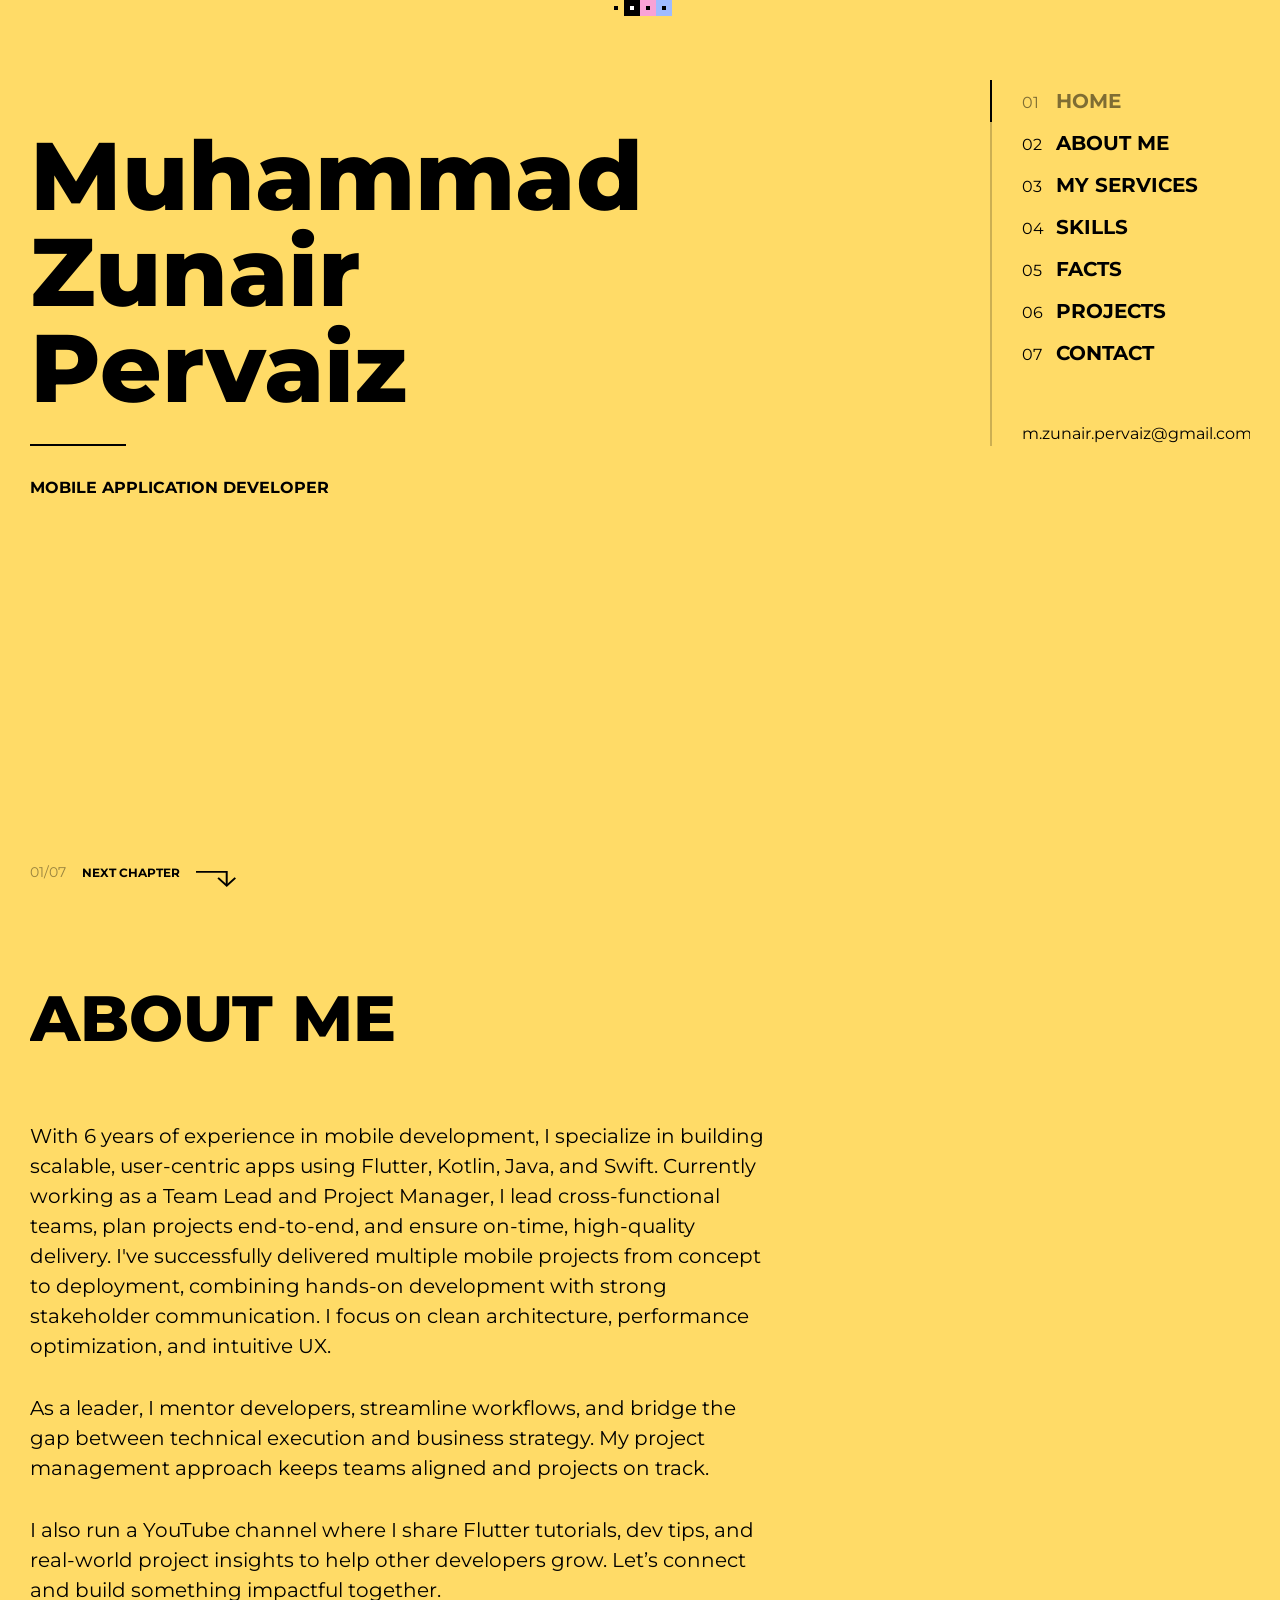
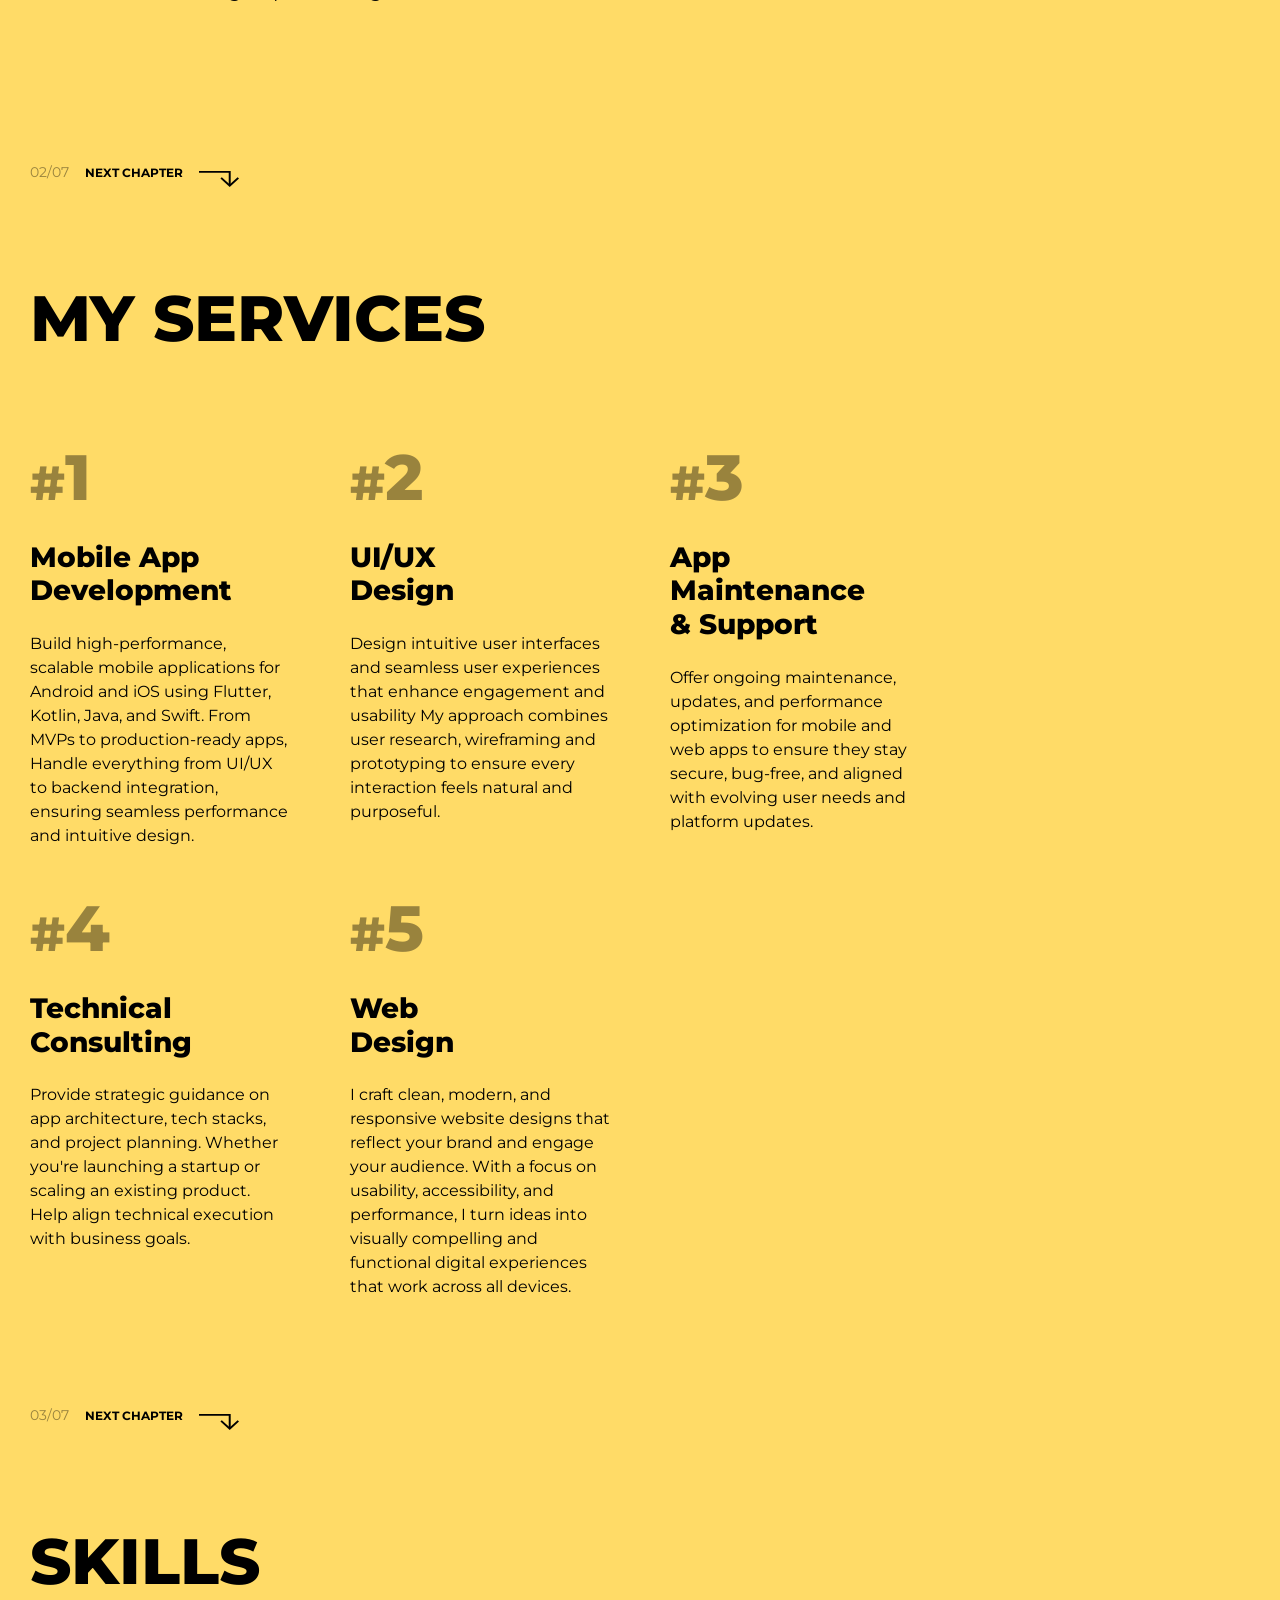
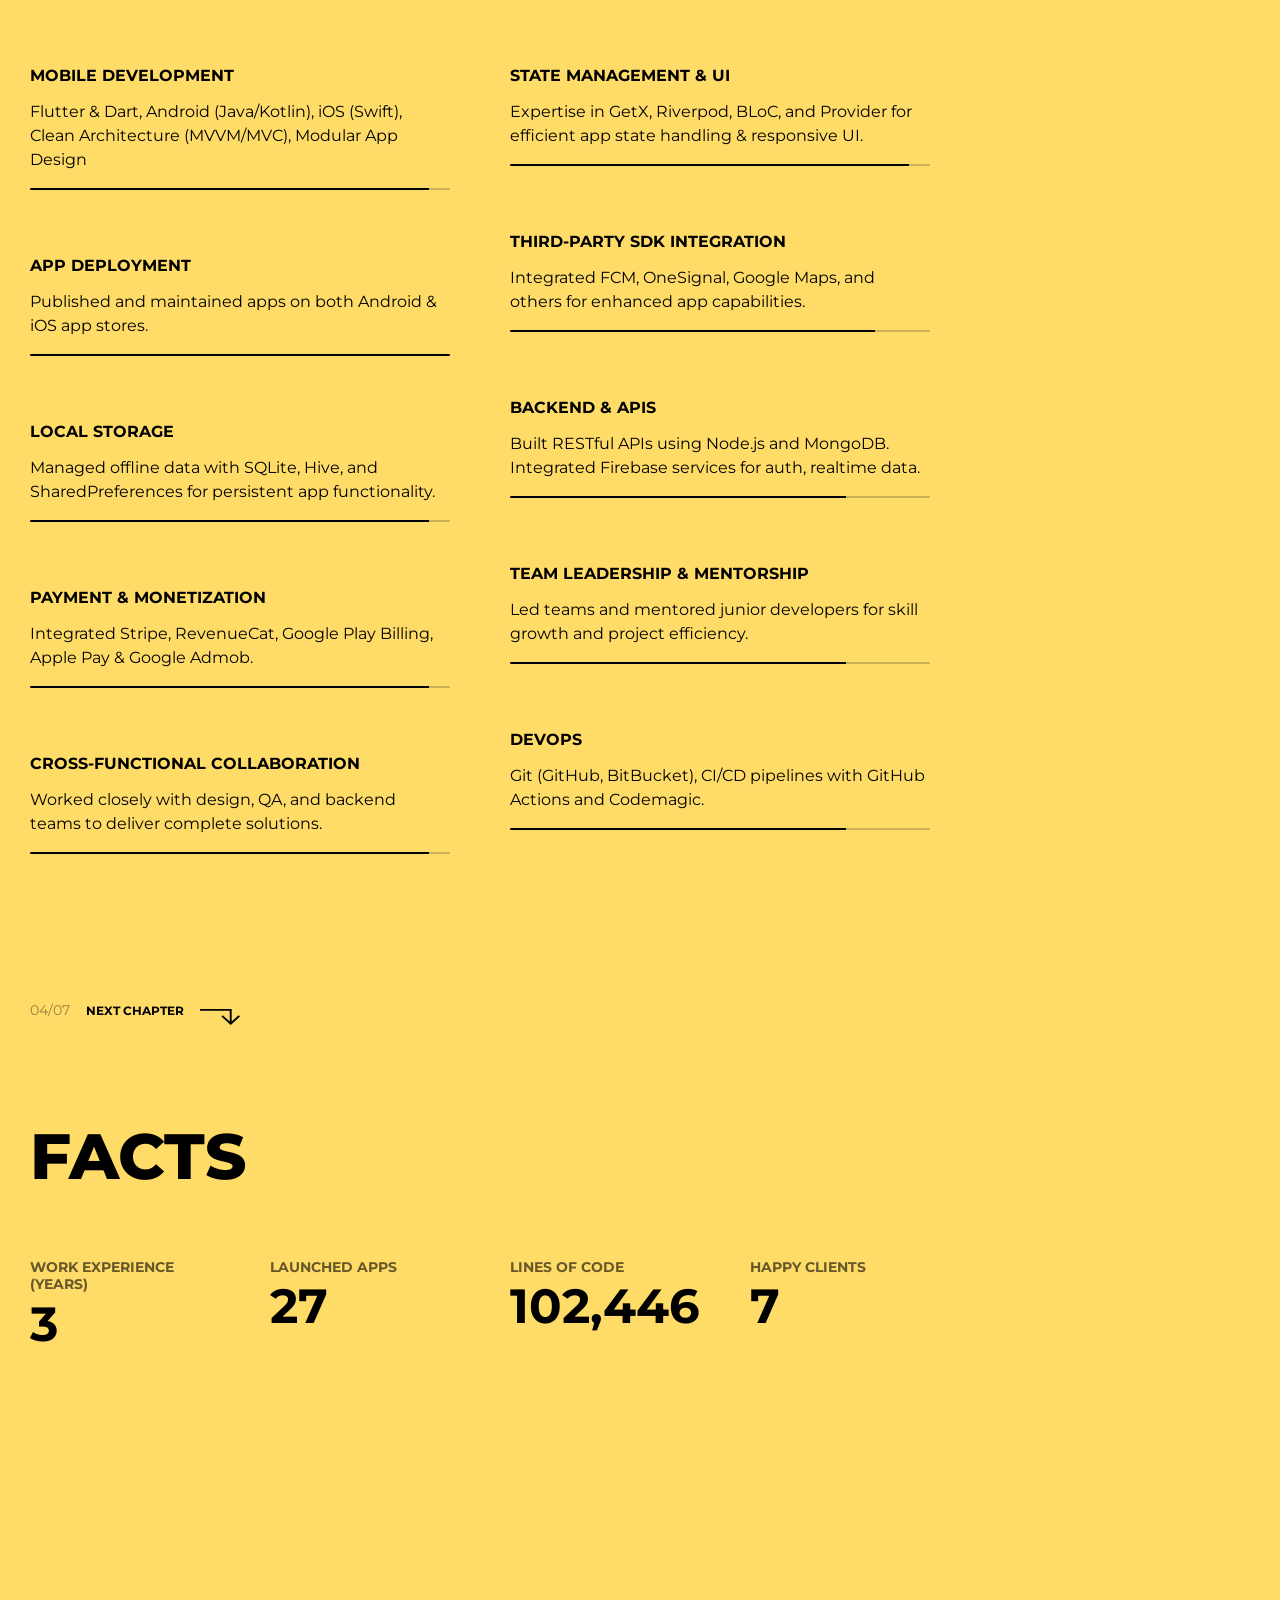
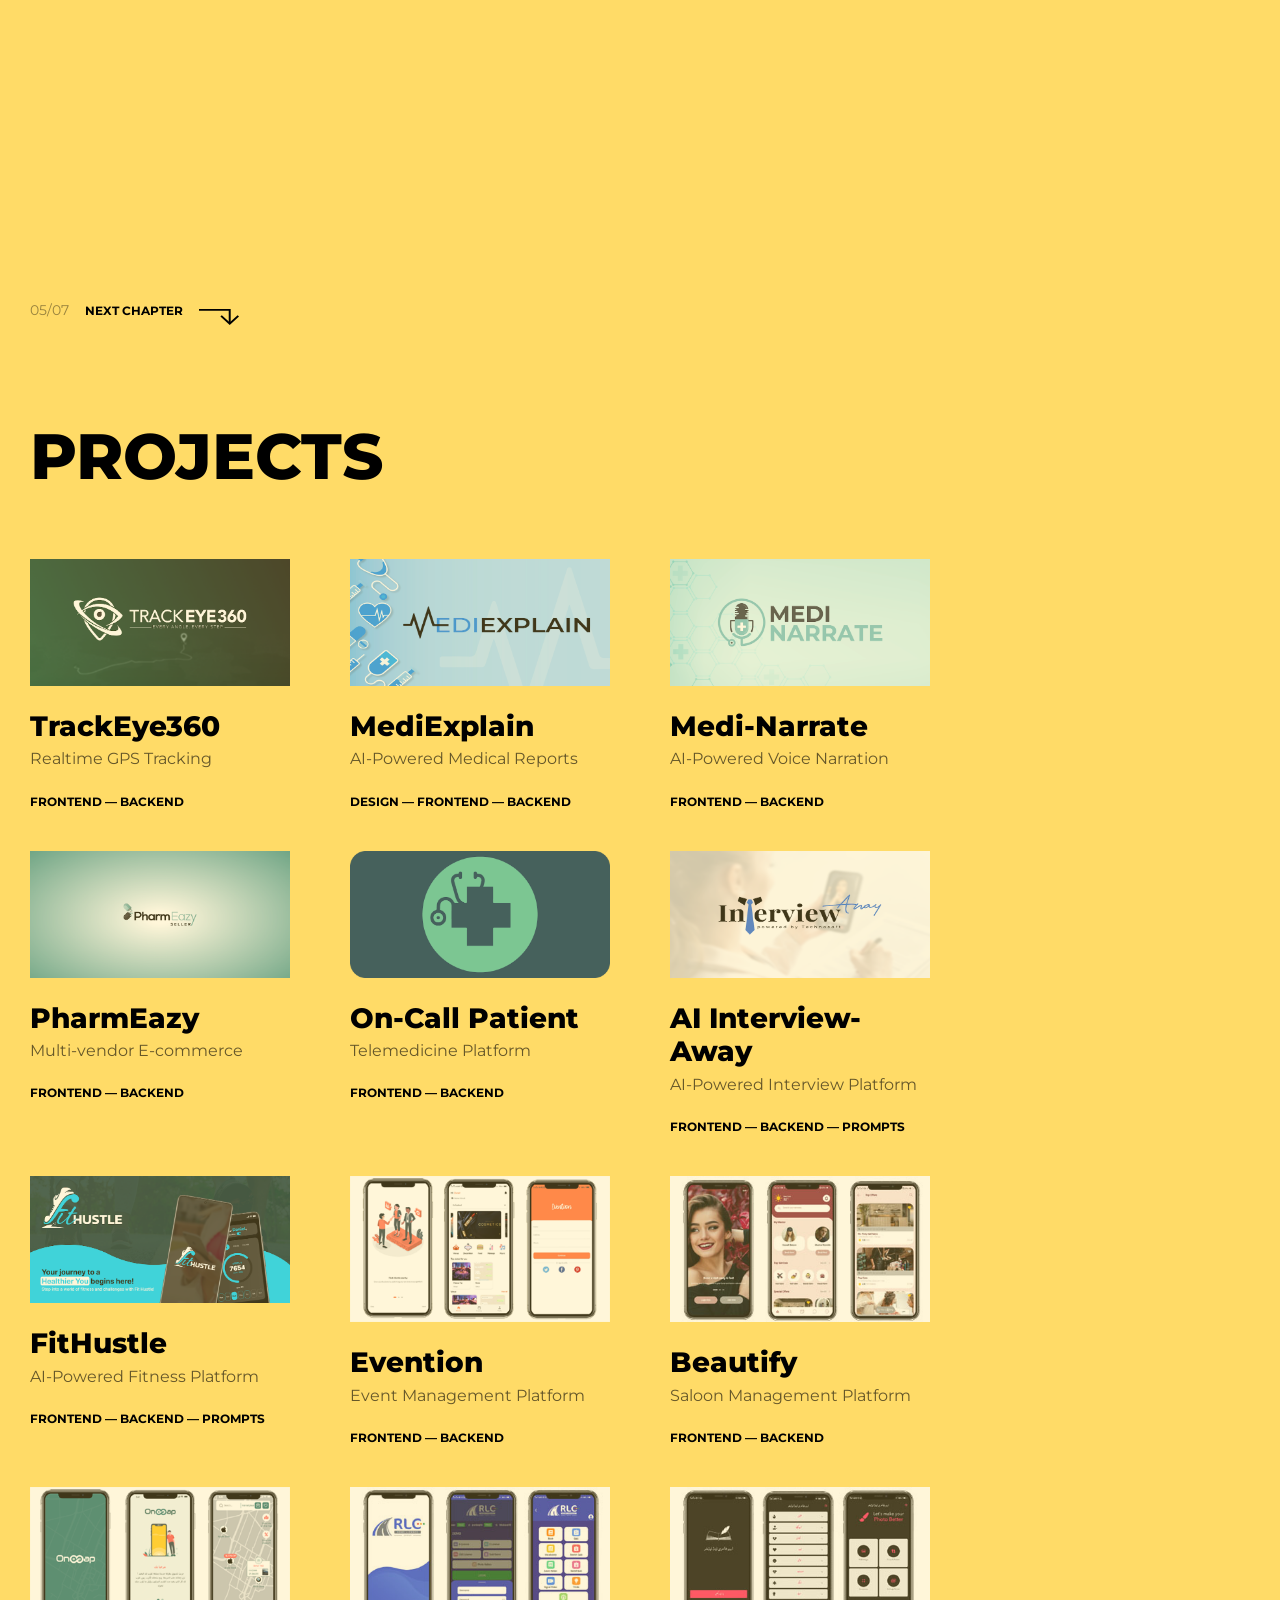
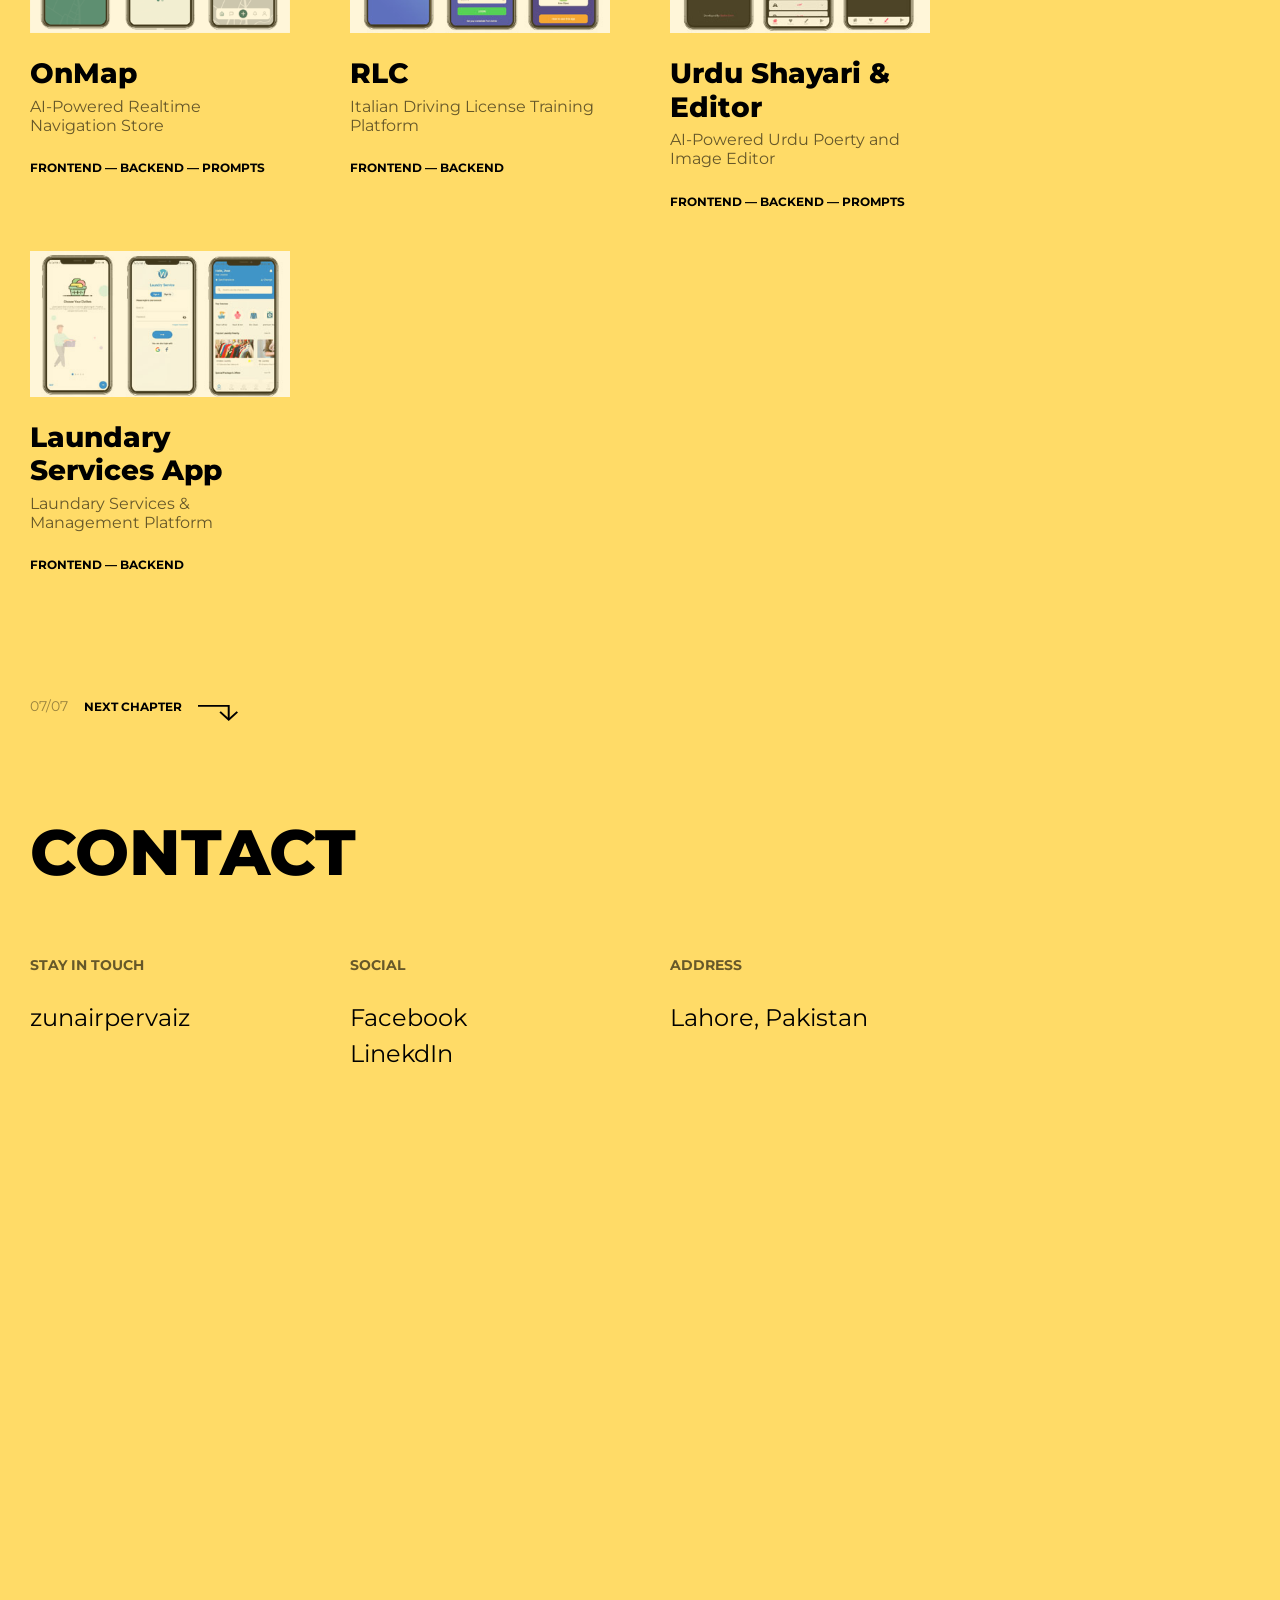
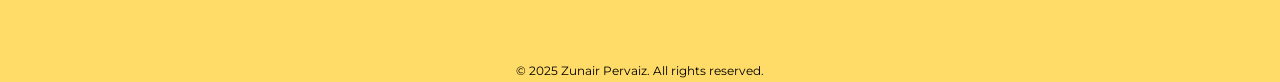
==== commit 978b1039: "Add files via upload" ====
--- a/index.html
+++ b/index.html
@@ -538,15 +538,15 @@
 							</div>
 
 						</div>
-						<div class="section-footer animation-translate animation-item-5">
-							<span class="section-next goto-section">
-								<span class="section-next-counter">10/10</span>
-							</span>
-						</div>
 					</section>
 				</div>
 			</div>
 		</div>
+		<center>
+			<div class="footer-credit text-center mt-5">
+				<small>&copy; 2025 Zunair Pervaiz. All rights reserved.</small>
+			</div>
+		</center>
 	</main>
 
 	<div class="preview-themes">
--- a/portfolio/dist/css/yellow-black.css
+++ b/portfolio/dist/css/yellow-black.css
@@ -0,0 +1 @@
+:root{--blue:#494eff;--indigo:#6610f2;--purple:#710bb8;--pink:#e84d85;--red:#bb0e19;--orange:#ff8b2b;--yellow:#ffdb67;--green:#15764b;--teal:#22c9a6;--cyan:#0a9cb4;--white:#fff;--gray:rgba(0,0,0,0.6);--gray-dark:rgba(0,0,0,0.8);--primary:#000;--success:#15764b;--danger:#bb0e19;--breakpoint-xs:0;--breakpoint-sm:576px;--breakpoint-md:768px;--breakpoint-lg:992px;--breakpoint-xl:1200px;--font-family-sans-serif:Montserrat,-apple-system,blinkmacsystemfont,"segoe ui",roboto,"helvetica neue",arial,"noto sans",sans-serif,"apple color emoji","segoe ui emoji","segoe ui symbol","noto color emoji";--font-family-monospace:sfmono-regular,menlo,monaco,consolas,"liberation mono","courier new",monospace}*,:after,:before{box-sizing:border-box}html{font-family:sans-serif;line-height:1.15;-webkit-text-size-adjust:100%;-webkit-tap-highlight-color:rgba(0,0,0,0)}article,aside,figcaption,figure,footer,header,hgroup,main,nav,section{display:block}body{margin:0;font-family:Montserrat,-apple-system,blinkmacsystemfont,segoe ui,roboto,helvetica neue,arial,noto sans,sans-serif,apple color emoji,segoe ui emoji,segoe ui symbol,noto color emoji;font-size:14px;font-size:1rem;font-weight:400;line-height:1.5;color:#000;text-align:left;background-color:#ffdb67}[tabindex="-1"]:focus:not(:focus-visible){outline:0!important}hr{box-sizing:content-box;height:0;overflow:visible}h1,h2,h3,h4,h5,h6,p{margin-top:0;margin-bottom:1rem}abbr[data-original-title],abbr[title]{text-decoration:underline;-webkit-text-decoration:underline dotted;text-decoration:underline dotted;cursor:help;border-bottom:0;-webkit-text-decoration-skip-ink:none;text-decoration-skip-ink:none}address{font-style:normal;line-height:inherit}address,dl,ol,ul{margin-bottom:1rem}dl,ol,ul{margin-top:0}ol ol,ol ul,ul ol,ul ul{margin-bottom:0}dt{font-weight:700}dd{margin-bottom:.5rem;margin-left:0}blockquote{margin:0 0 1rem}b,strong{font-weight:800}small{font-size:80%}sub,sup{position:relative;font-size:75%;line-height:0;vertical-align:baseline}sub{bottom:-.25em}sup{top:-.5em}a{color:#000;text-decoration:none;background-color:rgba(0,0,0,0)}a:hover{color:rgba(0,0,0,.75);text-decoration:underline}a:not([href]){color:inherit;text-decoration:none}a:not([href]):hover{color:inherit;text-decoration:none}code,kbd,pre,samp{font-family:sfmono-regular,menlo,monaco,consolas,liberation mono,courier new,monospace;font-size:1em}pre{margin-top:0;margin-bottom:1rem;overflow:auto}figure{margin:0 0 1rem}img{border-style:none}img,svg{vertical-align:middle}svg{overflow:hidden}table{border-collapse:collapse}caption{padding-top:.75rem;padding-bottom:.75rem;color:rgba(0,0,0,.6);text-align:left;caption-side:bottom}th{text-align:inherit}label{display:inline-block;margin-bottom:0}button{border-radius:0}button:focus{outline:1px dotted;outline:5px auto -webkit-focus-ring-color}button,input,optgroup,select,textarea{margin:0;font-family:inherit;font-size:inherit;line-height:inherit}button,input{overflow:visible}button,select{text-transform:none}select{word-wrap:normal}[type=button],[type=reset],[type=submit],button{-webkit-appearance:button}[type=button]:not(:disabled),[type=reset]:not(:disabled),[type=submit]:not(:disabled),button:not(:disabled){cursor:pointer}[type=button]::-moz-focus-inner,[type=reset]::-moz-focus-inner,[type=submit]::-moz-focus-inner,button::-moz-focus-inner{padding:0;border-style:none}input[type=checkbox],input[type=radio]{box-sizing:border-box;padding:0}input[type=date],input[type=datetime-local],input[type=month],input[type=time]{-webkit-appearance:listbox}textarea{overflow:auto;resize:vertical}fieldset{min-width:0;padding:0;margin:0;border:0}legend{display:block;width:100%;max-width:100%;padding:0;margin-bottom:.5rem;font-size:21px;font-size:1.5rem;line-height:inherit;color:inherit;white-space:normal}progress{vertical-align:baseline}[type=number]::-webkit-inner-spin-button,[type=number]::-webkit-outer-spin-button{height:auto}[type=search]{outline-offset:-2px;-webkit-appearance:none}[type=search]::-webkit-search-decoration{-webkit-appearance:none}::-webkit-file-upload-button{font:inherit;-webkit-appearance:button}output{display:inline-block}summary{display:list-item;cursor:pointer}template{display:none}[hidden]{display:none!important}.h1,.h2,.h3,.h4,.h5,.h6,h1,h2,h3,h4,h5,h6{margin-bottom:1rem;font-weight:800;line-height:1.2}.h1,h1{font-size:56px;font-size:4rem}.h2,h2{font-size:42px;font-size:3rem}.h4,h4{font-size:28px;font-size:2rem}.h5,h5{font-size:24.5px;font-size:1.75rem}.h6,h6{font-size:21px;font-size:1.5rem}.lead{font-size:14px;font-size:1rem;font-weight:700}.display-1{font-size:112px;font-size:8rem}.display-1,.display-2{font-weight:800;line-height:1}.display-2{font-size:84px;font-size:6rem}.display-3{font-size:98px;font-size:7rem}.display-3,.display-4{font-weight:800;line-height:1}.display-4{font-size:70px;font-size:5rem}hr{margin-top:1rem;margin-bottom:1rem;border:0;border-top:2px solid rgba(0,0,0,.2)}.small,small{font-size:75%;font-weight:400}.mark,mark{padding:.2em;background-color:#fcf8e3}.list-inline,.list-unstyled{padding-left:0;list-style:none}.list-inline-item{display:inline-block}.list-inline-item:not(:last-child){margin-right:.5rem}.initialism{font-size:90%;text-transform:uppercase}.blockquote{margin-bottom:1rem;font-size:17.5px;font-size:1.25rem}.blockquote-footer{display:block;font-size:75%;color:rgba(0,0,0,.6)}.blockquote-footer:before{content:"\2014\00A0"}html{font-size:14px}@media (min-width:576px){html{font-size:15px}}@media (min-width:768px){html{font-size:16px}}.h1,h1{font-size:35px;font-size:2.5rem}@media (min-width:360px){.h1,h1{font-size:2.75rem}}@media (min-width:410px){.h1,h1{font-size:2.85rem}}@media (min-width:480px){.h1,h1{font-size:3rem}}@media (min-width:576px){.h1,h1{font-size:4rem}}.h2,h2{font-size:35px;font-size:2.5rem}@media (min-width:360px){.h2,h2{font-size:2.75rem}}@media (min-width:410px){.h2,h2{font-size:2.85rem}}@media (min-width:480px){.h2,h2{font-size:3rem}}@media (min-width:576px){.h2,h2{font-size:3rem}}.h3,h3{font-size:35px;font-size:2.5rem}@media (min-width:360px){.h3,h3{font-size:2.75rem}}@media (min-width:410px){.h3,h3{font-size:2.85rem}}@media (min-width:480px){.h3,h3{font-size:3rem}}@media (min-width:576px){.h3,h3{font-size:2.5rem}}.h4,h4{font-size:35px;font-size:2.5rem}@media (min-width:360px){.h4,h4{font-size:2.75rem}}@media (min-width:410px){.h4,h4{font-size:2.85rem}}@media (min-width:480px){.h4,h4{font-size:3rem}}@media (min-width:576px){.h4,h4{font-size:2rem}}.h5,h5{font-size:35px;font-size:2.5rem}@media (min-width:360px){.h5,h5{font-size:2.75rem}}@media (min-width:410px){.h5,h5{font-size:2.85rem}}@media (min-width:480px){.h5,h5{font-size:3rem}}@media (min-width:576px){.h5,h5{font-size:1.75rem}}.h6,h6{font-size:35px;font-size:2.5rem}@media (min-width:360px){.h6,h6{font-size:2.75rem}}@media (min-width:410px){.h6,h6{font-size:2.85rem}}@media (min-width:480px){.h6,h6{font-size:3rem}}@media (min-width:576px){.h6,h6{font-size:1.5rem}}.lead{text-transform:uppercase}.display-1,.display-2,.display-3,.display-4{position:relative;padding-bottom:1.75rem;margin-bottom:2rem}.display-1:after,.display-2:after,.display-3:after,.display-4:after{content:"";position:absolute;left:0;bottom:-2px;width:84px;width:6rem;border-bottom:2px solid #000}.display-1{font-size:35px;font-size:2.5rem}@media (min-width:360px){.display-1{font-size:2.75rem}}@media (min-width:410px){.display-1{font-size:2.85rem}}@media (min-width:480px){.display-1{font-size:3rem}}@media (min-width:576px){.display-1{font-size:8rem}}.display-2{font-size:35px;font-size:2.5rem}@media (min-width:360px){.display-2{font-size:2.75rem}}@media (min-width:410px){.display-2{font-size:2.85rem}}@media (min-width:480px){.display-2{font-size:3rem}}@media (min-width:576px){.display-2{font-size:6rem}}.display-3{font-size:35px;font-size:2.5rem}@media (min-width:360px){.display-3{font-size:2.75rem}}@media (min-width:410px){.display-3{font-size:2.85rem}}@media (min-width:480px){.display-3{font-size:3rem}}@media (min-width:576px){.display-3{font-size:7rem}}.display-4{font-size:35px;font-size:2.5rem}@media (min-width:360px){.display-4{font-size:2.75rem}}@media (min-width:410px){.display-4{font-size:2.85rem}}@media (min-width:480px){.display-4{font-size:3rem}}@media (min-width:576px){.display-4{font-size:5rem}}.display-animated:after{-webkit-transform-origin:left;-ms-transform-origin:left;transform-origin:left;-webkit-transform:scaleX(20) translate(100vw);-ms-transform:scaleX(20) translate(100vw);transform:scaleX(20) translate(100vw)}.display-animated-in:after{-webkit-animation:display 1s cubic-bezier(.75,0,.45,1.1) .5s forwards;animation:display 1s cubic-bezier(.75,0,.45,1.1) .5s forwards}@-webkit-keyframes display{0%{-webkit-transform:scaleX(20) translate(100vw);transform:scaleX(20) translate(100vw)}to{-webkit-transform:scaleX(1) translate(0);transform:scaleX(1) translate(0)}}@keyframes display{0%{-webkit-transform:scaleX(20) translate(100vw);transform:scaleX(20) translate(100vw)}to{-webkit-transform:scaleX(1) translate(0);transform:scaleX(1) translate(0)}}.fade{-webkit-transition:opacity .15s linear;transition:opacity .15s linear}@media (prefers-reduced-motion:reduce){.fade{-webkit-transition:none;transition:none}}.fade:not(.show){opacity:0}.collapse:not(.show){display:none}.collapsing{position:relative;height:0;overflow:hidden;-webkit-transition:height .35s ease;transition:height .35s ease}@media (prefers-reduced-motion:reduce){.collapsing{-webkit-transition:none;transition:none}}.align-baseline{vertical-align:baseline!important}.align-top{vertical-align:top!important}.align-middle{vertical-align:middle!important}.align-bottom{vertical-align:bottom!important}.align-text-bottom{vertical-align:text-bottom!important}.align-text-top{vertical-align:text-top!important}.bg-primary,a.bg-primary:focus,a.bg-primary:hover,button.bg-primary:focus,button.bg-primary:hover{background-color:#000!important}.bg-success{background-color:#15764b!important}a.bg-success:focus,a.bg-success:hover,button.bg-success:focus,button.bg-success:hover{background-color:#0d4b2f!important}.bg-danger{background-color:#bb0e19!important}a.bg-danger:focus,a.bg-danger:hover,button.bg-danger:focus,button.bg-danger:hover{background-color:#8c0a13!important}.bg-white{background-color:#fff!important}.bg-transparent{background-color:rgba(0,0,0,0)!important}.border{border:2px solid rgba(0,0,0,.2)!important}.border-top{border-top:2px solid rgba(0,0,0,.2)!important}.border-right{border-right:2px solid rgba(0,0,0,.2)!important}.border-bottom{border-bottom:2px solid rgba(0,0,0,.2)!important}.border-left{border-left:2px solid rgba(0,0,0,.2)!important}.border-0{border:0!important}.border-top-0{border-top:0!important}.border-right-0{border-right:0!important}.border-bottom-0{border-bottom:0!important}.border-left-0{border-left:0!important}.border-primary{border-color:#000!important}.border-success{border-color:#15764b!important}.border-danger{border-color:#bb0e19!important}.border-white{border-color:#fff!important}.rounded-sm{border-radius:.1875rem!important}.rounded{border-radius:.375rem!important}.rounded-top{border-top-left-radius:5.25px!important;border-top-left-radius:.375rem!important}.rounded-right,.rounded-top{border-top-right-radius:5.25px!important;border-top-right-radius:.375rem!important}.rounded-bottom,.rounded-right{border-bottom-right-radius:5.25px!important;border-bottom-right-radius:.375rem!important}.rounded-bottom,.rounded-left{border-bottom-left-radius:5.25px!important;border-bottom-left-radius:.375rem!important}.rounded-left{border-top-left-radius:5.25px!important;border-top-left-radius:.375rem!important}.rounded-lg{border-radius:.75rem!important}.rounded-circle{border-radius:50%!important}.rounded-pill{border-radius:50rem!important}.rounded-0{border-radius:0!important}.clearfix:after{display:block;clear:both;content:""}.d-none{display:none!important}.d-inline{display:inline!important}.d-inline-block{display:inline-block!important}.d-block{display:block!important}.d-table{display:table!important}.d-table-row{display:table-row!important}.d-table-cell{display:table-cell!important}.d-flex{display:-webkit-box!important;display:-webkit-flex!important;display:-ms-flexbox!important;display:flex!important}.d-inline-flex{display:-webkit-inline-box!important;display:-webkit-inline-flex!important;display:-ms-inline-flexbox!important;display:inline-flex!important}@media (min-width:576px){.d-sm-none{display:none!important}.d-sm-inline{display:inline!important}.d-sm-inline-block{display:inline-block!important}.d-sm-block{display:block!important}.d-sm-table{display:table!important}.d-sm-table-row{display:table-row!important}.d-sm-table-cell{display:table-cell!important}.d-sm-flex{display:-webkit-box!important;display:-webkit-flex!important;display:-ms-flexbox!important;display:flex!important}.d-sm-inline-flex{display:-webkit-inline-box!important;display:-webkit-inline-flex!important;display:-ms-inline-flexbox!important;display:inline-flex!important}}@media (min-width:768px){.d-md-none{display:none!important}.d-md-inline{display:inline!important}.d-md-inline-block{display:inline-block!important}.d-md-block{display:block!important}.d-md-table{display:table!important}.d-md-table-row{display:table-row!important}.d-md-table-cell{display:table-cell!important}.d-md-flex{display:-webkit-box!important;display:-webkit-flex!important;display:-ms-flexbox!important;display:flex!important}.d-md-inline-flex{display:-webkit-inline-box!important;display:-webkit-inline-flex!important;display:-ms-inline-flexbox!important;display:inline-flex!important}}@media (min-width:992px){.d-lg-none{display:none!important}.d-lg-inline{display:inline!important}.d-lg-inline-block{display:inline-block!important}.d-lg-block{display:block!important}.d-lg-table{display:table!important}.d-lg-table-row{display:table-row!important}.d-lg-table-cell{display:table-cell!important}.d-lg-flex{display:-webkit-box!important;display:-webkit-flex!important;display:-ms-flexbox!important;display:flex!important}.d-lg-inline-flex{display:-webkit-inline-box!important;display:-webkit-inline-flex!important;display:-ms-inline-flexbox!important;display:inline-flex!important}}@media (min-width:1200px){.d-xl-none{display:none!important}.d-xl-inline{display:inline!important}.d-xl-inline-block{display:inline-block!important}.d-xl-block{display:block!important}.d-xl-table{display:table!important}.d-xl-table-row{display:table-row!important}.d-xl-table-cell{display:table-cell!important}.d-xl-flex{display:-webkit-box!important;display:-webkit-flex!important;display:-ms-flexbox!important;display:flex!important}.d-xl-inline-flex{display:-webkit-inline-box!important;display:-webkit-inline-flex!important;display:-ms-inline-flexbox!important;display:inline-flex!important}}@media print{.d-print-none{display:none!important}.d-print-inline{display:inline!important}.d-print-inline-block{display:inline-block!important}.d-print-block{display:block!important}.d-print-table{display:table!important}.d-print-table-row{display:table-row!important}.d-print-table-cell{display:table-cell!important}.d-print-flex{display:-webkit-box!important;display:-webkit-flex!important;display:-ms-flexbox!important;display:flex!important}.d-print-inline-flex{display:-webkit-inline-box!important;display:-webkit-inline-flex!important;display:-ms-inline-flexbox!important;display:inline-flex!important}}.embed-responsive{position:relative;display:block;width:100%;padding:0;overflow:hidden}.embed-responsive:before{display:block;content:""}.embed-responsive .embed-responsive-item,.embed-responsive embed,.embed-responsive iframe,.embed-responsive object,.embed-responsive video{position:absolute;top:0;bottom:0;left:0;width:100%;height:100%;border:0}.embed-responsive-21by9:before{padding-top:42.8571428571%}.embed-responsive-16by9:before{padding-top:56.25%}.embed-responsive-4by3:before{padding-top:75%}.embed-responsive-1by1:before{padding-top:100%}.flex-row{-webkit-box-orient:horizontal!important;-webkit-flex-direction:row!important;-ms-flex-direction:row!important;flex-direction:row!important}.flex-column,.flex-row{-webkit-box-direction:normal!important}.flex-column{-webkit-box-orient:vertical!important;-webkit-flex-direction:column!important;-ms-flex-direction:column!important;flex-direction:column!important}.flex-row-reverse{-webkit-box-orient:horizontal!important;-webkit-flex-direction:row-reverse!important;-ms-flex-direction:row-reverse!important;flex-direction:row-reverse!important}.flex-column-reverse,.flex-row-reverse{-webkit-box-direction:reverse!important}.flex-column-reverse{-webkit-box-orient:vertical!important;-webkit-flex-direction:column-reverse!important;-ms-flex-direction:column-reverse!important;flex-direction:column-reverse!important}.flex-wrap{-webkit-flex-wrap:wrap!important;-ms-flex-wrap:wrap!important;flex-wrap:wrap!important}.flex-nowrap{-webkit-flex-wrap:nowrap!important;-ms-flex-wrap:nowrap!important;flex-wrap:nowrap!important}.flex-wrap-reverse{-webkit-flex-wrap:wrap-reverse!important;-ms-flex-wrap:wrap-reverse!important;flex-wrap:wrap-reverse!important}.flex-fill{-webkit-box-flex:1!important;-webkit-flex:1 1 auto!important;-ms-flex:1 1 auto!important;flex:1 1 auto!important}.flex-grow-0{-webkit-box-flex:0!important;-webkit-flex-grow:0!important;-ms-flex-positive:0!important;flex-grow:0!important}.flex-grow-1{-webkit-box-flex:1!important;-webkit-flex-grow:1!important;-ms-flex-positive:1!important;flex-grow:1!important}.flex-shrink-0{-webkit-flex-shrink:0!important;-ms-flex-negative:0!important;flex-shrink:0!important}.flex-shrink-1{-webkit-flex-shrink:1!important;-ms-flex-negative:1!important;flex-shrink:1!important}.justify-content-start{-webkit-box-pack:start!important;-webkit-justify-content:flex-start!important;-ms-flex-pack:start!important;justify-content:flex-start!important}.justify-content-end{-webkit-box-pack:end!important;-webkit-justify-content:flex-end!important;-ms-flex-pack:end!important;justify-content:flex-end!important}.justify-content-center{-webkit-box-pack:center!important;-webkit-justify-content:center!important;-ms-flex-pack:center!important;justify-content:center!important}.justify-content-between{-webkit-box-pack:justify!important;-webkit-justify-content:space-between!important;-ms-flex-pack:justify!important;justify-content:space-between!important}.justify-content-around{-webkit-justify-content:space-around!important;-ms-flex-pack:distribute!important;justify-content:space-around!important}.align-items-start{-webkit-box-align:start!important;-webkit-align-items:flex-start!important;-ms-flex-align:start!important;align-items:flex-start!important}.align-items-end{-webkit-box-align:end!important;-webkit-align-items:flex-end!important;-ms-flex-align:end!important;align-items:flex-end!important}.align-items-center{-webkit-box-align:center!important;-webkit-align-items:center!important;-ms-flex-align:center!important;align-items:center!important}.align-items-baseline{-webkit-box-align:baseline!important;-webkit-align-items:baseline!important;-ms-flex-align:baseline!important;align-items:baseline!important}.align-items-stretch{-webkit-box-align:stretch!important;-webkit-align-items:stretch!important;-ms-flex-align:stretch!important;align-items:stretch!important}.align-content-start{-webkit-align-content:flex-start!important;-ms-flex-line-pack:start!important;align-content:flex-start!important}.align-content-end{-webkit-align-content:flex-end!important;-ms-flex-line-pack:end!important;align-content:flex-end!important}.align-content-center{-webkit-align-content:center!important;-ms-flex-line-pack:center!important;align-content:center!important}.align-content-between{-webkit-align-content:space-between!important;-ms-flex-line-pack:justify!important;align-content:space-between!important}.align-content-around{-webkit-align-content:space-around!important;-ms-flex-line-pack:distribute!important;align-content:space-around!important}.align-content-stretch{-webkit-align-content:stretch!important;-ms-flex-line-pack:stretch!important;align-content:stretch!important}.align-self-auto{-webkit-align-self:auto!important;-ms-flex-item-align:auto!important;align-self:auto!important}.align-self-start{-webkit-align-self:flex-start!important;-ms-flex-item-align:start!important;align-self:flex-start!important}.align-self-end{-webkit-align-self:flex-end!important;-ms-flex-item-align:end!important;align-self:flex-end!important}.align-self-center{-webkit-align-self:center!important;-ms-flex-item-align:center!important;align-self:center!important}.align-self-baseline{-webkit-align-self:baseline!important;-ms-flex-item-align:baseline!important;align-self:baseline!important}.align-self-stretch{-webkit-align-self:stretch!important;-ms-flex-item-align:stretch!important;align-self:stretch!important}@media (min-width:576px){.flex-sm-row{-webkit-box-orient:horizontal!important;-webkit-flex-direction:row!important;-ms-flex-direction:row!important;flex-direction:row!important}.flex-sm-column,.flex-sm-row{-webkit-box-direction:normal!important}.flex-sm-column{-webkit-box-orient:vertical!important;-webkit-flex-direction:column!important;-ms-flex-direction:column!important;flex-direction:column!important}.flex-sm-row-reverse{-webkit-box-orient:horizontal!important;-webkit-box-direction:reverse!important;-webkit-flex-direction:row-reverse!important;-ms-flex-direction:row-reverse!important;flex-direction:row-reverse!important}.flex-sm-column-reverse{-webkit-box-orient:vertical!important;-webkit-box-direction:reverse!important;-webkit-flex-direction:column-reverse!important;-ms-flex-direction:column-reverse!important;flex-direction:column-reverse!important}.flex-sm-wrap{-webkit-flex-wrap:wrap!important;-ms-flex-wrap:wrap!important;flex-wrap:wrap!important}.flex-sm-nowrap{-webkit-flex-wrap:nowrap!important;-ms-flex-wrap:nowrap!important;flex-wrap:nowrap!important}.flex-sm-wrap-reverse{-webkit-flex-wrap:wrap-reverse!important;-ms-flex-wrap:wrap-reverse!important;flex-wrap:wrap-reverse!important}.flex-sm-fill{-webkit-box-flex:1!important;-webkit-flex:1 1 auto!important;-ms-flex:1 1 auto!important;flex:1 1 auto!important}.flex-sm-grow-0{-webkit-box-flex:0!important;-webkit-flex-grow:0!important;-ms-flex-positive:0!important;flex-grow:0!important}.flex-sm-grow-1{-webkit-box-flex:1!important;-webkit-flex-grow:1!important;-ms-flex-positive:1!important;flex-grow:1!important}.flex-sm-shrink-0{-webkit-flex-shrink:0!important;-ms-flex-negative:0!important;flex-shrink:0!important}.flex-sm-shrink-1{-webkit-flex-shrink:1!important;-ms-flex-negative:1!important;flex-shrink:1!important}.justify-content-sm-start{-webkit-box-pack:start!important;-webkit-justify-content:flex-start!important;-ms-flex-pack:start!important;justify-content:flex-start!important}.justify-content-sm-end{-webkit-box-pack:end!important;-webkit-justify-content:flex-end!important;-ms-flex-pack:end!important;justify-content:flex-end!important}.justify-content-sm-center{-webkit-box-pack:center!important;-webkit-justify-content:center!important;-ms-flex-pack:center!important;justify-content:center!important}.justify-content-sm-between{-webkit-box-pack:justify!important;-webkit-justify-content:space-between!important;-ms-flex-pack:justify!important;justify-content:space-between!important}.justify-content-sm-around{-webkit-justify-content:space-around!important;-ms-flex-pack:distribute!important;justify-content:space-around!important}.align-items-sm-start{-webkit-box-align:start!important;-webkit-align-items:flex-start!important;-ms-flex-align:start!important;align-items:flex-start!important}.align-items-sm-end{-webkit-box-align:end!important;-webkit-align-items:flex-end!important;-ms-flex-align:end!important;align-items:flex-end!important}.align-items-sm-center{-webkit-box-align:center!important;-webkit-align-items:center!important;-ms-flex-align:center!important;align-items:center!important}.align-items-sm-baseline{-webkit-box-align:baseline!important;-webkit-align-items:baseline!important;-ms-flex-align:baseline!important;align-items:baseline!important}.align-items-sm-stretch{-webkit-box-align:stretch!important;-webkit-align-items:stretch!important;-ms-flex-align:stretch!important;align-items:stretch!important}.align-content-sm-start{-webkit-align-content:flex-start!important;-ms-flex-line-pack:start!important;align-content:flex-start!important}.align-content-sm-end{-webkit-align-content:flex-end!important;-ms-flex-line-pack:end!important;align-content:flex-end!important}.align-content-sm-center{-webkit-align-content:center!important;-ms-flex-line-pack:center!important;align-content:center!important}.align-content-sm-between{-webkit-align-content:space-between!important;-ms-flex-line-pack:justify!important;align-content:space-between!important}.align-content-sm-around{-webkit-align-content:space-around!important;-ms-flex-line-pack:distribute!important;align-content:space-around!important}.align-content-sm-stretch{-webkit-align-content:stretch!important;-ms-flex-line-pack:stretch!important;align-content:stretch!important}.align-self-sm-auto{-webkit-align-self:auto!important;-ms-flex-item-align:auto!important;align-self:auto!important}.align-self-sm-start{-webkit-align-self:flex-start!important;-ms-flex-item-align:start!important;align-self:flex-start!important}.align-self-sm-end{-webkit-align-self:flex-end!important;-ms-flex-item-align:end!important;align-self:flex-end!important}.align-self-sm-center{-webkit-align-self:center!important;-ms-flex-item-align:center!important;align-self:center!important}.align-self-sm-baseline{-webkit-align-self:baseline!important;-ms-flex-item-align:baseline!important;align-self:baseline!important}.align-self-sm-stretch{-webkit-align-self:stretch!important;-ms-flex-item-align:stretch!important;align-self:stretch!important}}@media (min-width:768px){.flex-md-row{-webkit-box-orient:horizontal!important;-webkit-flex-direction:row!important;-ms-flex-direction:row!important;flex-direction:row!important}.flex-md-column,.flex-md-row{-webkit-box-direction:normal!important}.flex-md-column{-webkit-box-orient:vertical!important;-webkit-flex-direction:column!important;-ms-flex-direction:column!important;flex-direction:column!important}.flex-md-row-reverse{-webkit-box-orient:horizontal!important;-webkit-box-direction:reverse!important;-webkit-flex-direction:row-reverse!important;-ms-flex-direction:row-reverse!important;flex-direction:row-reverse!important}.flex-md-column-reverse{-webkit-box-orient:vertical!important;-webkit-box-direction:reverse!important;-webkit-flex-direction:column-reverse!important;-ms-flex-direction:column-reverse!important;flex-direction:column-reverse!important}.flex-md-wrap{-webkit-flex-wrap:wrap!important;-ms-flex-wrap:wrap!important;flex-wrap:wrap!important}.flex-md-nowrap{-webkit-flex-wrap:nowrap!important;-ms-flex-wrap:nowrap!important;flex-wrap:nowrap!important}.flex-md-wrap-reverse{-webkit-flex-wrap:wrap-reverse!important;-ms-flex-wrap:wrap-reverse!important;flex-wrap:wrap-reverse!important}.flex-md-fill{-webkit-box-flex:1!important;-webkit-flex:1 1 auto!important;-ms-flex:1 1 auto!important;flex:1 1 auto!important}.flex-md-grow-0{-webkit-box-flex:0!important;-webkit-flex-grow:0!important;-ms-flex-positive:0!important;flex-grow:0!important}.flex-md-grow-1{-webkit-box-flex:1!important;-webkit-flex-grow:1!important;-ms-flex-positive:1!important;flex-grow:1!important}.flex-md-shrink-0{-webkit-flex-shrink:0!important;-ms-flex-negative:0!important;flex-shrink:0!important}.flex-md-shrink-1{-webkit-flex-shrink:1!important;-ms-flex-negative:1!important;flex-shrink:1!important}.justify-content-md-start{-webkit-box-pack:start!important;-webkit-justify-content:flex-start!important;-ms-flex-pack:start!important;justify-content:flex-start!important}.justify-content-md-end{-webkit-box-pack:end!important;-webkit-justify-content:flex-end!important;-ms-flex-pack:end!important;justify-content:flex-end!important}.justify-content-md-center{-webkit-box-pack:center!important;-webkit-justify-content:center!important;-ms-flex-pack:center!important;justify-content:center!important}.justify-content-md-between{-webkit-box-pack:justify!important;-webkit-justify-content:space-between!important;-ms-flex-pack:justify!important;justify-content:space-between!important}.justify-content-md-around{-webkit-justify-content:space-around!important;-ms-flex-pack:distribute!important;justify-content:space-around!important}.align-items-md-start{-webkit-box-align:start!important;-webkit-align-items:flex-start!important;-ms-flex-align:start!important;align-items:flex-start!important}.align-items-md-end{-webkit-box-align:end!important;-webkit-align-items:flex-end!important;-ms-flex-align:end!important;align-items:flex-end!important}.align-items-md-center{-webkit-box-align:center!important;-webkit-align-items:center!important;-ms-flex-align:center!important;align-items:center!important}.align-items-md-baseline{-webkit-box-align:baseline!important;-webkit-align-items:baseline!important;-ms-flex-align:baseline!important;align-items:baseline!important}.align-items-md-stretch{-webkit-box-align:stretch!important;-webkit-align-items:stretch!important;-ms-flex-align:stretch!important;align-items:stretch!important}.align-content-md-start{-webkit-align-content:flex-start!important;-ms-flex-line-pack:start!important;align-content:flex-start!important}.align-content-md-end{-webkit-align-content:flex-end!important;-ms-flex-line-pack:end!important;align-content:flex-end!important}.align-content-md-center{-webkit-align-content:center!important;-ms-flex-line-pack:center!important;align-content:center!important}.align-content-md-between{-webkit-align-content:space-between!important;-ms-flex-line-pack:justify!important;align-content:space-between!important}.align-content-md-around{-webkit-align-content:space-around!important;-ms-flex-line-pack:distribute!important;align-content:space-around!important}.align-content-md-stretch{-webkit-align-content:stretch!important;-ms-flex-line-pack:stretch!important;align-content:stretch!important}.align-self-md-auto{-webkit-align-self:auto!important;-ms-flex-item-align:auto!important;align-self:auto!important}.align-self-md-start{-webkit-align-self:flex-start!important;-ms-flex-item-align:start!important;align-self:flex-start!important}.align-self-md-end{-webkit-align-self:flex-end!important;-ms-flex-item-align:end!important;align-self:flex-end!important}.align-self-md-center{-webkit-align-self:center!important;-ms-flex-item-align:center!important;align-self:center!important}.align-self-md-baseline{-webkit-align-self:baseline!important;-ms-flex-item-align:baseline!important;align-self:baseline!important}.align-self-md-stretch{-webkit-align-self:stretch!important;-ms-flex-item-align:stretch!important;align-self:stretch!important}}@media (min-width:992px){.flex-lg-row{-webkit-box-orient:horizontal!important;-webkit-flex-direction:row!important;-ms-flex-direction:row!important;flex-direction:row!important}.flex-lg-column,.flex-lg-row{-webkit-box-direction:normal!important}.flex-lg-column{-webkit-box-orient:vertical!important;-webkit-flex-direction:column!important;-ms-flex-direction:column!important;flex-direction:column!important}.flex-lg-row-reverse{-webkit-box-orient:horizontal!important;-webkit-box-direction:reverse!important;-webkit-flex-direction:row-reverse!important;-ms-flex-direction:row-reverse!important;flex-direction:row-reverse!important}.flex-lg-column-reverse{-webkit-box-orient:vertical!important;-webkit-box-direction:reverse!important;-webkit-flex-direction:column-reverse!important;-ms-flex-direction:column-reverse!important;flex-direction:column-reverse!important}.flex-lg-wrap{-webkit-flex-wrap:wrap!important;-ms-flex-wrap:wrap!important;flex-wrap:wrap!important}.flex-lg-nowrap{-webkit-flex-wrap:nowrap!important;-ms-flex-wrap:nowrap!important;flex-wrap:nowrap!important}.flex-lg-wrap-reverse{-webkit-flex-wrap:wrap-reverse!important;-ms-flex-wrap:wrap-reverse!important;flex-wrap:wrap-reverse!important}.flex-lg-fill{-webkit-box-flex:1!important;-webkit-flex:1 1 auto!important;-ms-flex:1 1 auto!important;flex:1 1 auto!important}.flex-lg-grow-0{-webkit-box-flex:0!important;-webkit-flex-grow:0!important;-ms-flex-positive:0!important;flex-grow:0!important}.flex-lg-grow-1{-webkit-box-flex:1!important;-webkit-flex-grow:1!important;-ms-flex-positive:1!important;flex-grow:1!important}.flex-lg-shrink-0{-webkit-flex-shrink:0!important;-ms-flex-negative:0!important;flex-shrink:0!important}.flex-lg-shrink-1{-webkit-flex-shrink:1!important;-ms-flex-negative:1!important;flex-shrink:1!important}.justify-content-lg-start{-webkit-box-pack:start!important;-webkit-justify-content:flex-start!important;-ms-flex-pack:start!important;justify-content:flex-start!important}.justify-content-lg-end{-webkit-box-pack:end!important;-webkit-justify-content:flex-end!important;-ms-flex-pack:end!important;justify-content:flex-end!important}.justify-content-lg-center{-webkit-box-pack:center!important;-webkit-justify-content:center!important;-ms-flex-pack:center!important;justify-content:center!important}.justify-content-lg-between{-webkit-box-pack:justify!important;-webkit-justify-content:space-between!important;-ms-flex-pack:justify!important;justify-content:space-between!important}.justify-content-lg-around{-webkit-justify-content:space-around!important;-ms-flex-pack:distribute!important;justify-content:space-around!important}.align-items-lg-start{-webkit-box-align:start!important;-webkit-align-items:flex-start!important;-ms-flex-align:start!important;align-items:flex-start!important}.align-items-lg-end{-webkit-box-align:end!important;-webkit-align-items:flex-end!important;-ms-flex-align:end!important;align-items:flex-end!important}.align-items-lg-center{-webkit-box-align:center!important;-webkit-align-items:center!important;-ms-flex-align:center!important;align-items:center!important}.align-items-lg-baseline{-webkit-box-align:baseline!important;-webkit-align-items:baseline!important;-ms-flex-align:baseline!important;align-items:baseline!important}.align-items-lg-stretch{-webkit-box-align:stretch!important;-webkit-align-items:stretch!important;-ms-flex-align:stretch!important;align-items:stretch!important}.align-content-lg-start{-webkit-align-content:flex-start!important;-ms-flex-line-pack:start!important;align-content:flex-start!important}.align-content-lg-end{-webkit-align-content:flex-end!important;-ms-flex-line-pack:end!important;align-content:flex-end!important}.align-content-lg-center{-webkit-align-content:center!important;-ms-flex-line-pack:center!important;align-content:center!important}.align-content-lg-between{-webkit-align-content:space-between!important;-ms-flex-line-pack:justify!important;align-content:space-between!important}.align-content-lg-around{-webkit-align-content:space-around!important;-ms-flex-line-pack:distribute!important;align-content:space-around!important}.align-content-lg-stretch{-webkit-align-content:stretch!important;-ms-flex-line-pack:stretch!important;align-content:stretch!important}.align-self-lg-auto{-webkit-align-self:auto!important;-ms-flex-item-align:auto!important;align-self:auto!important}.align-self-lg-start{-webkit-align-self:flex-start!important;-ms-flex-item-align:start!important;align-self:flex-start!important}.align-self-lg-end{-webkit-align-self:flex-end!important;-ms-flex-item-align:end!important;align-self:flex-end!important}.align-self-lg-center{-webkit-align-self:center!important;-ms-flex-item-align:center!important;align-self:center!important}.align-self-lg-baseline{-webkit-align-self:baseline!important;-ms-flex-item-align:baseline!important;align-self:baseline!important}.align-self-lg-stretch{-webkit-align-self:stretch!important;-ms-flex-item-align:stretch!important;align-self:stretch!important}}@media (min-width:1200px){.flex-xl-row{-webkit-box-orient:horizontal!important;-webkit-flex-direction:row!important;-ms-flex-direction:row!important;flex-direction:row!important}.flex-xl-column,.flex-xl-row{-webkit-box-direction:normal!important}.flex-xl-column{-webkit-box-orient:vertical!important;-webkit-flex-direction:column!important;-ms-flex-direction:column!important;flex-direction:column!important}.flex-xl-row-reverse{-webkit-box-orient:horizontal!important;-webkit-box-direction:reverse!important;-webkit-flex-direction:row-reverse!important;-ms-flex-direction:row-reverse!important;flex-direction:row-reverse!important}.flex-xl-column-reverse{-webkit-box-orient:vertical!important;-webkit-box-direction:reverse!important;-webkit-flex-direction:column-reverse!important;-ms-flex-direction:column-reverse!important;flex-direction:column-reverse!important}.flex-xl-wrap{-webkit-flex-wrap:wrap!important;-ms-flex-wrap:wrap!important;flex-wrap:wrap!important}.flex-xl-nowrap{-webkit-flex-wrap:nowrap!important;-ms-flex-wrap:nowrap!important;flex-wrap:nowrap!important}.flex-xl-wrap-reverse{-webkit-flex-wrap:wrap-reverse!important;-ms-flex-wrap:wrap-reverse!important;flex-wrap:wrap-reverse!important}.flex-xl-fill{-webkit-box-flex:1!important;-webkit-flex:1 1 auto!important;-ms-flex:1 1 auto!important;flex:1 1 auto!important}.flex-xl-grow-0{-webkit-box-flex:0!important;-webkit-flex-grow:0!important;-ms-flex-positive:0!important;flex-grow:0!important}.flex-xl-grow-1{-webkit-box-flex:1!important;-webkit-flex-grow:1!important;-ms-flex-positive:1!important;flex-grow:1!important}.flex-xl-shrink-0{-webkit-flex-shrink:0!important;-ms-flex-negative:0!important;flex-shrink:0!important}.flex-xl-shrink-1{-webkit-flex-shrink:1!important;-ms-flex-negative:1!important;flex-shrink:1!important}.justify-content-xl-start{-webkit-box-pack:start!important;-webkit-justify-content:flex-start!important;-ms-flex-pack:start!important;justify-content:flex-start!important}.justify-content-xl-end{-webkit-box-pack:end!important;-webkit-justify-content:flex-end!important;-ms-flex-pack:end!important;justify-content:flex-end!important}.justify-content-xl-center{-webkit-box-pack:center!important;-webkit-justify-content:center!important;-ms-flex-pack:center!important;justify-content:center!important}.justify-content-xl-between{-webkit-box-pack:justify!important;-webkit-justify-content:space-between!important;-ms-flex-pack:justify!important;justify-content:space-between!important}.justify-content-xl-around{-webkit-justify-content:space-around!important;-ms-flex-pack:distribute!important;justify-content:space-around!important}.align-items-xl-start{-webkit-box-align:start!important;-webkit-align-items:flex-start!important;-ms-flex-align:start!important;align-items:flex-start!important}.align-items-xl-end{-webkit-box-align:end!important;-webkit-align-items:flex-end!important;-ms-flex-align:end!important;align-items:flex-end!important}.align-items-xl-center{-webkit-box-align:center!important;-webkit-align-items:center!important;-ms-flex-align:center!important;align-items:center!important}.align-items-xl-baseline{-webkit-box-align:baseline!important;-webkit-align-items:baseline!important;-ms-flex-align:baseline!important;align-items:baseline!important}.align-items-xl-stretch{-webkit-box-align:stretch!important;-webkit-align-items:stretch!important;-ms-flex-align:stretch!important;align-items:stretch!important}.align-content-xl-start{-webkit-align-content:flex-start!important;-ms-flex-line-pack:start!important;align-content:flex-start!important}.align-content-xl-end{-webkit-align-content:flex-end!important;-ms-flex-line-pack:end!important;align-content:flex-end!important}.align-content-xl-center{-webkit-align-content:center!important;-ms-flex-line-pack:center!important;align-content:center!important}.align-content-xl-between{-webkit-align-content:space-between!important;-ms-flex-line-pack:justify!important;align-content:space-between!important}.align-content-xl-around{-webkit-align-content:space-around!important;-ms-flex-line-pack:distribute!important;align-content:space-around!important}.align-content-xl-stretch{-webkit-align-content:stretch!important;-ms-flex-line-pack:stretch!important;align-content:stretch!important}.align-self-xl-auto{-webkit-align-self:auto!important;-ms-flex-item-align:auto!important;align-self:auto!important}.align-self-xl-start{-webkit-align-self:flex-start!important;-ms-flex-item-align:start!important;align-self:flex-start!important}.align-self-xl-end{-webkit-align-self:flex-end!important;-ms-flex-item-align:end!important;align-self:flex-end!important}.align-self-xl-center{-webkit-align-self:center!important;-ms-flex-item-align:center!important;align-self:center!important}.align-self-xl-baseline{-webkit-align-self:baseline!important;-ms-flex-item-align:baseline!important;align-self:baseline!important}.align-self-xl-stretch{-webkit-align-self:stretch!important;-ms-flex-item-align:stretch!important;align-self:stretch!important}}.float-left{float:left!important}.float-right{float:right!important}.float-none{float:none!important}@media (min-width:576px){.float-sm-left{float:left!important}.float-sm-right{float:right!important}.float-sm-none{float:none!important}}@media (min-width:768px){.float-md-left{float:left!important}.float-md-right{float:right!important}.float-md-none{float:none!important}}@media (min-width:992px){.float-lg-left{float:left!important}.float-lg-right{float:right!important}.float-lg-none{float:none!important}}@media (min-width:1200px){.float-xl-left{float:left!important}.float-xl-right{float:right!important}.float-xl-none{float:none!important}}.overflow-auto{overflow:auto!important}.overflow-hidden{overflow:hidden!important}.position-static{position:static!important}.position-relative{position:relative!important}.position-absolute{position:absolute!important}.position-fixed{position:fixed!important}.position-sticky{position:-webkit-sticky!important;position:sticky!important}.fixed-top{top:0}.fixed-bottom,.fixed-top{position:fixed;right:0;left:0;z-index:1030}.fixed-bottom{bottom:0}@supports ((position:-webkit-sticky) or (position:sticky)){.sticky-top{position:-webkit-sticky;position:sticky;top:0;z-index:1020}}.sr-only{position:absolute;width:1px;height:1px;padding:0;margin:-1px;overflow:hidden;clip:rect(0,0,0,0);white-space:nowrap;border:0}.sr-only-focusable:active,.sr-only-focusable:focus{position:static;width:auto;height:auto;overflow:visible;clip:auto;white-space:normal}.shadow-sm{box-shadow:0 .125rem .25rem rgba(0,0,0,.075)!important}.shadow{box-shadow:0 .5rem 1rem rgba(0,0,0,.15)!important}.shadow-lg{box-shadow:0 1rem 3rem rgba(0,0,0,.175)!important}.shadow-none{box-shadow:none!important}.w-25{width:25%!important}.w-50{width:50%!important}.w-75{width:75%!important}.w-100{width:100%!important}.w-auto{width:auto!important}.h-25{height:25%!important}.h-50{height:50%!important}.h-75{height:75%!important}.h-100{height:100%!important}.h-auto{height:auto!important}.mw-100{max-width:100%!important}.mh-100{max-height:100%!important}.min-vw-100{min-width:100vw!important}.min-vh-100{min-height:100vh!important}.vw-100{width:100vw!important}.vh-100{height:100vh!important}.stretched-link:after{position:absolute;top:0;right:0;bottom:0;left:0;z-index:1;pointer-events:auto;content:"";background-color:rgba(0,0,0,0)}.m-0{margin:0!important}.mt-0,.my-0{margin-top:0!important}.mr-0,.mx-0{margin-right:0!important}.mb-0,.my-0{margin-bottom:0!important}.ml-0,.mx-0{margin-left:0!important}.m-1{margin:.5rem!important}.mt-1,.my-1{margin-top:.5rem!important}.mr-1,.mx-1{margin-right:.5rem!important}.mb-1,.my-1{margin-bottom:.5rem!important}.ml-1,.mx-1{margin-left:.5rem!important}.m-2{margin:.75rem!important}.mt-2,.my-2{margin-top:.75rem!important}.mr-2,.mx-2{margin-right:.75rem!important}.mb-2,.my-2{margin-bottom:.75rem!important}.ml-2,.mx-2{margin-left:.75rem!important}.m-3{margin:1rem!important}.mt-3,.my-3{margin-top:1rem!important}.mr-3,.mx-3{margin-right:1rem!important}.mb-3,.my-3{margin-bottom:1rem!important}.ml-3,.mx-3{margin-left:1rem!important}.m-4{margin:1.25rem!important}.mt-4,.my-4{margin-top:1.25rem!important}.mr-4,.mx-4{margin-right:1.25rem!important}.mb-4,.my-4{margin-bottom:1.25rem!important}.ml-4,.mx-4{margin-left:1.25rem!important}.m-5{margin:1.5rem!important}.mt-5,.my-5{margin-top:1.5rem!important}.mr-5,.mx-5{margin-right:1.5rem!important}.mb-5,.my-5{margin-bottom:1.5rem!important}.ml-5,.mx-5{margin-left:1.5rem!important}.m-6{margin:2rem!important}.mt-6,.my-6{margin-top:2rem!important}.mr-6,.mx-6{margin-right:2rem!important}.mb-6,.my-6{margin-bottom:2rem!important}.ml-6,.mx-6{margin-left:2rem!important}.m-7{margin:2.5rem!important}.mt-7,.my-7{margin-top:2.5rem!important}.mr-7,.mx-7{margin-right:2.5rem!important}.mb-7,.my-7{margin-bottom:2.5rem!important}.ml-7,.mx-7{margin-left:2.5rem!important}.m-8{margin:3rem!important}.mt-8,.my-8{margin-top:3rem!important}.mr-8,.mx-8{margin-right:3rem!important}.mb-8,.my-8{margin-bottom:3rem!important}.ml-8,.mx-8{margin-left:3rem!important}.m-9{margin:4rem!important}.mt-9,.my-9{margin-top:4rem!important}.mr-9,.mx-9{margin-right:4rem!important}.mb-9,.my-9{margin-bottom:4rem!important}.ml-9,.mx-9{margin-left:4rem!important}.m-10{margin:5rem!important}.mt-10,.my-10{margin-top:5rem!important}.mr-10,.mx-10{margin-right:5rem!important}.mb-10,.my-10{margin-bottom:5rem!important}.ml-10,.mx-10{margin-left:5rem!important}.p-0{padding:0!important}.pt-0,.py-0{padding-top:0!important}.pr-0,.px-0{padding-right:0!important}.pb-0,.py-0{padding-bottom:0!important}.pl-0,.px-0{padding-left:0!important}.p-1{padding:.5rem!important}.pt-1,.py-1{padding-top:.5rem!important}.pr-1,.px-1{padding-right:.5rem!important}.pb-1,.py-1{padding-bottom:.5rem!important}.pl-1,.px-1{padding-left:.5rem!important}.p-2{padding:.75rem!important}.pt-2,.py-2{padding-top:.75rem!important}.pr-2,.px-2{padding-right:.75rem!important}.pb-2,.py-2{padding-bottom:.75rem!important}.pl-2,.px-2{padding-left:.75rem!important}.p-3{padding:1rem!important}.pt-3,.py-3{padding-top:1rem!important}.pr-3,.px-3{padding-right:1rem!important}.pb-3,.py-3{padding-bottom:1rem!important}.pl-3,.px-3{padding-left:1rem!important}.p-4{padding:1.25rem!important}.pt-4,.py-4{padding-top:1.25rem!important}.pr-4,.px-4{padding-right:1.25rem!important}.pb-4,.py-4{padding-bottom:1.25rem!important}.pl-4,.px-4{padding-left:1.25rem!important}.p-5{padding:1.5rem!important}.pt-5,.py-5{padding-top:1.5rem!important}.pr-5,.px-5{padding-right:1.5rem!important}.pb-5,.py-5{padding-bottom:1.5rem!important}.pl-5,.px-5{padding-left:1.5rem!important}.p-6{padding:2rem!important}.pt-6,.py-6{padding-top:2rem!important}.pr-6,.px-6{padding-right:2rem!important}.pb-6,.py-6{padding-bottom:2rem!important}.pl-6,.px-6{padding-left:2rem!important}.p-7{padding:2.5rem!important}.pt-7,.py-7{padding-top:2.5rem!important}.pr-7,.px-7{padding-right:2.5rem!important}.pb-7,.py-7{padding-bottom:2.5rem!important}.pl-7,.px-7{padding-left:2.5rem!important}.p-8{padding:3rem!important}.pt-8,.py-8{padding-top:3rem!important}.pr-8,.px-8{padding-right:3rem!important}.pb-8,.py-8{padding-bottom:3rem!important}.pl-8,.px-8{padding-left:3rem!important}.p-9{padding:4rem!important}.pt-9,.py-9{padding-top:4rem!important}.pr-9,.px-9{padding-right:4rem!important}.pb-9,.py-9{padding-bottom:4rem!important}.pl-9,.px-9{padding-left:4rem!important}.p-10{padding:5rem!important}.pt-10,.py-10{padding-top:5rem!important}.pr-10,.px-10{padding-right:5rem!important}.pb-10,.py-10{padding-bottom:5rem!important}.pl-10,.px-10{padding-left:5rem!important}.m-n1{margin:-.5rem!important}.mt-n1,.my-n1{margin-top:-.5rem!important}.mr-n1,.mx-n1{margin-right:-.5rem!important}.mb-n1,.my-n1{margin-bottom:-.5rem!important}.ml-n1,.mx-n1{margin-left:-.5rem!important}.m-n2{margin:-.75rem!important}.mt-n2,.my-n2{margin-top:-.75rem!important}.mr-n2,.mx-n2{margin-right:-.75rem!important}.mb-n2,.my-n2{margin-bottom:-.75rem!important}.ml-n2,.mx-n2{margin-left:-.75rem!important}.m-n3{margin:-1rem!important}.mt-n3,.my-n3{margin-top:-1rem!important}.mr-n3,.mx-n3{margin-right:-1rem!important}.mb-n3,.my-n3{margin-bottom:-1rem!important}.ml-n3,.mx-n3{margin-left:-1rem!important}.m-n4{margin:-1.25rem!important}.mt-n4,.my-n4{margin-top:-1.25rem!important}.mr-n4,.mx-n4{margin-right:-1.25rem!important}.mb-n4,.my-n4{margin-bottom:-1.25rem!important}.ml-n4,.mx-n4{margin-left:-1.25rem!important}.m-n5{margin:-1.5rem!important}.mt-n5,.my-n5{margin-top:-1.5rem!important}.mr-n5,.mx-n5{margin-right:-1.5rem!important}.mb-n5,.my-n5{margin-bottom:-1.5rem!important}.ml-n5,.mx-n5{margin-left:-1.5rem!important}.m-n6{margin:-2rem!important}.mt-n6,.my-n6{margin-top:-2rem!important}.mr-n6,.mx-n6{margin-right:-2rem!important}.mb-n6,.my-n6{margin-bottom:-2rem!important}.ml-n6,.mx-n6{margin-left:-2rem!important}.m-n7{margin:-2.5rem!important}.mt-n7,.my-n7{margin-top:-2.5rem!important}.mr-n7,.mx-n7{margin-right:-2.5rem!important}.mb-n7,.my-n7{margin-bottom:-2.5rem!important}.ml-n7,.mx-n7{margin-left:-2.5rem!important}.m-n8{margin:-3rem!important}.mt-n8,.my-n8{margin-top:-3rem!important}.mr-n8,.mx-n8{margin-right:-3rem!important}.mb-n8,.my-n8{margin-bottom:-3rem!important}.ml-n8,.mx-n8{margin-left:-3rem!important}.m-n9{margin:-4rem!important}.mt-n9,.my-n9{margin-top:-4rem!important}.mr-n9,.mx-n9{margin-right:-4rem!important}.mb-n9,.my-n9{margin-bottom:-4rem!important}.ml-n9,.mx-n9{margin-left:-4rem!important}.m-n10{margin:-5rem!important}.mt-n10,.my-n10{margin-top:-5rem!important}.mr-n10,.mx-n10{margin-right:-5rem!important}.mb-n10,.my-n10{margin-bottom:-5rem!important}.ml-n10,.mx-n10{margin-left:-5rem!important}.m-auto{margin:auto!important}.mt-auto,.my-auto{margin-top:auto!important}.mr-auto,.mx-auto{margin-right:auto!important}.mb-auto,.my-auto{margin-bottom:auto!important}.ml-auto,.mx-auto{margin-left:auto!important}@media (min-width:576px){.m-sm-0{margin:0!important}.mt-sm-0,.my-sm-0{margin-top:0!important}.mr-sm-0,.mx-sm-0{margin-right:0!important}.mb-sm-0,.my-sm-0{margin-bottom:0!important}.ml-sm-0,.mx-sm-0{margin-left:0!important}.m-sm-1{margin:.5rem!important}.mt-sm-1,.my-sm-1{margin-top:.5rem!important}.mr-sm-1,.mx-sm-1{margin-right:.5rem!important}.mb-sm-1,.my-sm-1{margin-bottom:.5rem!important}.ml-sm-1,.mx-sm-1{margin-left:.5rem!important}.m-sm-2{margin:.75rem!important}.mt-sm-2,.my-sm-2{margin-top:.75rem!important}.mr-sm-2,.mx-sm-2{margin-right:.75rem!important}.mb-sm-2,.my-sm-2{margin-bottom:.75rem!important}.ml-sm-2,.mx-sm-2{margin-left:.75rem!important}.m-sm-3{margin:1rem!important}.mt-sm-3,.my-sm-3{margin-top:1rem!important}.mr-sm-3,.mx-sm-3{margin-right:1rem!important}.mb-sm-3,.my-sm-3{margin-bottom:1rem!important}.ml-sm-3,.mx-sm-3{margin-left:1rem!important}.m-sm-4{margin:1.25rem!important}.mt-sm-4,.my-sm-4{margin-top:1.25rem!important}.mr-sm-4,.mx-sm-4{margin-right:1.25rem!important}.mb-sm-4,.my-sm-4{margin-bottom:1.25rem!important}.ml-sm-4,.mx-sm-4{margin-left:1.25rem!important}.m-sm-5{margin:1.5rem!important}.mt-sm-5,.my-sm-5{margin-top:1.5rem!important}.mr-sm-5,.mx-sm-5{margin-right:1.5rem!important}.mb-sm-5,.my-sm-5{margin-bottom:1.5rem!important}.ml-sm-5,.mx-sm-5{margin-left:1.5rem!important}.m-sm-6{margin:2rem!important}.mt-sm-6,.my-sm-6{margin-top:2rem!important}.mr-sm-6,.mx-sm-6{margin-right:2rem!important}.mb-sm-6,.my-sm-6{margin-bottom:2rem!important}.ml-sm-6,.mx-sm-6{margin-left:2rem!important}.m-sm-7{margin:2.5rem!important}.mt-sm-7,.my-sm-7{margin-top:2.5rem!important}.mr-sm-7,.mx-sm-7{margin-right:2.5rem!important}.mb-sm-7,.my-sm-7{margin-bottom:2.5rem!important}.ml-sm-7,.mx-sm-7{margin-left:2.5rem!important}.m-sm-8{margin:3rem!important}.mt-sm-8,.my-sm-8{margin-top:3rem!important}.mr-sm-8,.mx-sm-8{margin-right:3rem!important}.mb-sm-8,.my-sm-8{margin-bottom:3rem!important}.ml-sm-8,.mx-sm-8{margin-left:3rem!important}.m-sm-9{margin:4rem!important}.mt-sm-9,.my-sm-9{margin-top:4rem!important}.mr-sm-9,.mx-sm-9{margin-right:4rem!important}.mb-sm-9,.my-sm-9{margin-bottom:4rem!important}.ml-sm-9,.mx-sm-9{margin-left:4rem!important}.m-sm-10{margin:5rem!important}.mt-sm-10,.my-sm-10{margin-top:5rem!important}.mr-sm-10,.mx-sm-10{margin-right:5rem!important}.mb-sm-10,.my-sm-10{margin-bottom:5rem!important}.ml-sm-10,.mx-sm-10{margin-left:5rem!important}.p-sm-0{padding:0!important}.pt-sm-0,.py-sm-0{padding-top:0!important}.pr-sm-0,.px-sm-0{padding-right:0!important}.pb-sm-0,.py-sm-0{padding-bottom:0!important}.pl-sm-0,.px-sm-0{padding-left:0!important}.p-sm-1{padding:.5rem!important}.pt-sm-1,.py-sm-1{padding-top:.5rem!important}.pr-sm-1,.px-sm-1{padding-right:.5rem!important}.pb-sm-1,.py-sm-1{padding-bottom:.5rem!important}.pl-sm-1,.px-sm-1{padding-left:.5rem!important}.p-sm-2{padding:.75rem!important}.pt-sm-2,.py-sm-2{padding-top:.75rem!important}.pr-sm-2,.px-sm-2{padding-right:.75rem!important}.pb-sm-2,.py-sm-2{padding-bottom:.75rem!important}.pl-sm-2,.px-sm-2{padding-left:.75rem!important}.p-sm-3{padding:1rem!important}.pt-sm-3,.py-sm-3{padding-top:1rem!important}.pr-sm-3,.px-sm-3{padding-right:1rem!important}.pb-sm-3,.py-sm-3{padding-bottom:1rem!important}.pl-sm-3,.px-sm-3{padding-left:1rem!important}.p-sm-4{padding:1.25rem!important}.pt-sm-4,.py-sm-4{padding-top:1.25rem!important}.pr-sm-4,.px-sm-4{padding-right:1.25rem!important}.pb-sm-4,.py-sm-4{padding-bottom:1.25rem!important}.pl-sm-4,.px-sm-4{padding-left:1.25rem!important}.p-sm-5{padding:1.5rem!important}.pt-sm-5,.py-sm-5{padding-top:1.5rem!important}.pr-sm-5,.px-sm-5{padding-right:1.5rem!important}.pb-sm-5,.py-sm-5{padding-bottom:1.5rem!important}.pl-sm-5,.px-sm-5{padding-left:1.5rem!important}.p-sm-6{padding:2rem!important}.pt-sm-6,.py-sm-6{padding-top:2rem!important}.pr-sm-6,.px-sm-6{padding-right:2rem!important}.pb-sm-6,.py-sm-6{padding-bottom:2rem!important}.pl-sm-6,.px-sm-6{padding-left:2rem!important}.p-sm-7{padding:2.5rem!important}.pt-sm-7,.py-sm-7{padding-top:2.5rem!important}.pr-sm-7,.px-sm-7{padding-right:2.5rem!important}.pb-sm-7,.py-sm-7{padding-bottom:2.5rem!important}.pl-sm-7,.px-sm-7{padding-left:2.5rem!important}.p-sm-8{padding:3rem!important}.pt-sm-8,.py-sm-8{padding-top:3rem!important}.pr-sm-8,.px-sm-8{padding-right:3rem!important}.pb-sm-8,.py-sm-8{padding-bottom:3rem!important}.pl-sm-8,.px-sm-8{padding-left:3rem!important}.p-sm-9{padding:4rem!important}.pt-sm-9,.py-sm-9{padding-top:4rem!important}.pr-sm-9,.px-sm-9{padding-right:4rem!important}.pb-sm-9,.py-sm-9{padding-bottom:4rem!important}.pl-sm-9,.px-sm-9{padding-left:4rem!important}.p-sm-10{padding:5rem!important}.pt-sm-10,.py-sm-10{padding-top:5rem!important}.pr-sm-10,.px-sm-10{padding-right:5rem!important}.pb-sm-10,.py-sm-10{padding-bottom:5rem!important}.pl-sm-10,.px-sm-10{padding-left:5rem!important}.m-sm-n1{margin:-.5rem!important}.mt-sm-n1,.my-sm-n1{margin-top:-.5rem!important}.mr-sm-n1,.mx-sm-n1{margin-right:-.5rem!important}.mb-sm-n1,.my-sm-n1{margin-bottom:-.5rem!important}.ml-sm-n1,.mx-sm-n1{margin-left:-.5rem!important}.m-sm-n2{margin:-.75rem!important}.mt-sm-n2,.my-sm-n2{margin-top:-.75rem!important}.mr-sm-n2,.mx-sm-n2{margin-right:-.75rem!important}.mb-sm-n2,.my-sm-n2{margin-bottom:-.75rem!important}.ml-sm-n2,.mx-sm-n2{margin-left:-.75rem!important}.m-sm-n3{margin:-1rem!important}.mt-sm-n3,.my-sm-n3{margin-top:-1rem!important}.mr-sm-n3,.mx-sm-n3{margin-right:-1rem!important}.mb-sm-n3,.my-sm-n3{margin-bottom:-1rem!important}.ml-sm-n3,.mx-sm-n3{margin-left:-1rem!important}.m-sm-n4{margin:-1.25rem!important}.mt-sm-n4,.my-sm-n4{margin-top:-1.25rem!important}.mr-sm-n4,.mx-sm-n4{margin-right:-1.25rem!important}.mb-sm-n4,.my-sm-n4{margin-bottom:-1.25rem!important}.ml-sm-n4,.mx-sm-n4{margin-left:-1.25rem!important}.m-sm-n5{margin:-1.5rem!important}.mt-sm-n5,.my-sm-n5{margin-top:-1.5rem!important}.mr-sm-n5,.mx-sm-n5{margin-right:-1.5rem!important}.mb-sm-n5,.my-sm-n5{margin-bottom:-1.5rem!important}.ml-sm-n5,.mx-sm-n5{margin-left:-1.5rem!important}.m-sm-n6{margin:-2rem!important}.mt-sm-n6,.my-sm-n6{margin-top:-2rem!important}.mr-sm-n6,.mx-sm-n6{margin-right:-2rem!important}.mb-sm-n6,.my-sm-n6{margin-bottom:-2rem!important}.ml-sm-n6,.mx-sm-n6{margin-left:-2rem!important}.m-sm-n7{margin:-2.5rem!important}.mt-sm-n7,.my-sm-n7{margin-top:-2.5rem!important}.mr-sm-n7,.mx-sm-n7{margin-right:-2.5rem!important}.mb-sm-n7,.my-sm-n7{margin-bottom:-2.5rem!important}.ml-sm-n7,.mx-sm-n7{margin-left:-2.5rem!important}.m-sm-n8{margin:-3rem!important}.mt-sm-n8,.my-sm-n8{margin-top:-3rem!important}.mr-sm-n8,.mx-sm-n8{margin-right:-3rem!important}.mb-sm-n8,.my-sm-n8{margin-bottom:-3rem!important}.ml-sm-n8,.mx-sm-n8{margin-left:-3rem!important}.m-sm-n9{margin:-4rem!important}.mt-sm-n9,.my-sm-n9{margin-top:-4rem!important}.mr-sm-n9,.mx-sm-n9{margin-right:-4rem!important}.mb-sm-n9,.my-sm-n9{margin-bottom:-4rem!important}.ml-sm-n9,.mx-sm-n9{margin-left:-4rem!important}.m-sm-n10{margin:-5rem!important}.mt-sm-n10,.my-sm-n10{margin-top:-5rem!important}.mr-sm-n10,.mx-sm-n10{margin-right:-5rem!important}.mb-sm-n10,.my-sm-n10{margin-bottom:-5rem!important}.ml-sm-n10,.mx-sm-n10{margin-left:-5rem!important}.m-sm-auto{margin:auto!important}.mt-sm-auto,.my-sm-auto{margin-top:auto!important}.mr-sm-auto,.mx-sm-auto{margin-right:auto!important}.mb-sm-auto,.my-sm-auto{margin-bottom:auto!important}.ml-sm-auto,.mx-sm-auto{margin-left:auto!important}}@media (min-width:768px){.m-md-0{margin:0!important}.mt-md-0,.my-md-0{margin-top:0!important}.mr-md-0,.mx-md-0{margin-right:0!important}.mb-md-0,.my-md-0{margin-bottom:0!important}.ml-md-0,.mx-md-0{margin-left:0!important}.m-md-1{margin:.5rem!important}.mt-md-1,.my-md-1{margin-top:.5rem!important}.mr-md-1,.mx-md-1{margin-right:.5rem!important}.mb-md-1,.my-md-1{margin-bottom:.5rem!important}.ml-md-1,.mx-md-1{margin-left:.5rem!important}.m-md-2{margin:.75rem!important}.mt-md-2,.my-md-2{margin-top:.75rem!important}.mr-md-2,.mx-md-2{margin-right:.75rem!important}.mb-md-2,.my-md-2{margin-bottom:.75rem!important}.ml-md-2,.mx-md-2{margin-left:.75rem!important}.m-md-3{margin:1rem!important}.mt-md-3,.my-md-3{margin-top:1rem!important}.mr-md-3,.mx-md-3{margin-right:1rem!important}.mb-md-3,.my-md-3{margin-bottom:1rem!important}.ml-md-3,.mx-md-3{margin-left:1rem!important}.m-md-4{margin:1.25rem!important}.mt-md-4,.my-md-4{margin-top:1.25rem!important}.mr-md-4,.mx-md-4{margin-right:1.25rem!important}.mb-md-4,.my-md-4{margin-bottom:1.25rem!important}.ml-md-4,.mx-md-4{margin-left:1.25rem!important}.m-md-5{margin:1.5rem!important}.mt-md-5,.my-md-5{margin-top:1.5rem!important}.mr-md-5,.mx-md-5{margin-right:1.5rem!important}.mb-md-5,.my-md-5{margin-bottom:1.5rem!important}.ml-md-5,.mx-md-5{margin-left:1.5rem!important}.m-md-6{margin:2rem!important}.mt-md-6,.my-md-6{margin-top:2rem!important}.mr-md-6,.mx-md-6{margin-right:2rem!important}.mb-md-6,.my-md-6{margin-bottom:2rem!important}.ml-md-6,.mx-md-6{margin-left:2rem!important}.m-md-7{margin:2.5rem!important}.mt-md-7,.my-md-7{margin-top:2.5rem!important}.mr-md-7,.mx-md-7{margin-right:2.5rem!important}.mb-md-7,.my-md-7{margin-bottom:2.5rem!important}.ml-md-7,.mx-md-7{margin-left:2.5rem!important}.m-md-8{margin:3rem!important}.mt-md-8,.my-md-8{margin-top:3rem!important}.mr-md-8,.mx-md-8{margin-right:3rem!important}.mb-md-8,.my-md-8{margin-bottom:3rem!important}.ml-md-8,.mx-md-8{margin-left:3rem!important}.m-md-9{margin:4rem!important}.mt-md-9,.my-md-9{margin-top:4rem!important}.mr-md-9,.mx-md-9{margin-right:4rem!important}.mb-md-9,.my-md-9{margin-bottom:4rem!important}.ml-md-9,.mx-md-9{margin-left:4rem!important}.m-md-10{margin:5rem!important}.mt-md-10,.my-md-10{margin-top:5rem!important}.mr-md-10,.mx-md-10{margin-right:5rem!important}.mb-md-10,.my-md-10{margin-bottom:5rem!important}.ml-md-10,.mx-md-10{margin-left:5rem!important}.p-md-0{padding:0!important}.pt-md-0,.py-md-0{padding-top:0!important}.pr-md-0,.px-md-0{padding-right:0!important}.pb-md-0,.py-md-0{padding-bottom:0!important}.pl-md-0,.px-md-0{padding-left:0!important}.p-md-1{padding:.5rem!important}.pt-md-1,.py-md-1{padding-top:.5rem!important}.pr-md-1,.px-md-1{padding-right:.5rem!important}.pb-md-1,.py-md-1{padding-bottom:.5rem!important}.pl-md-1,.px-md-1{padding-left:.5rem!important}.p-md-2{padding:.75rem!important}.pt-md-2,.py-md-2{padding-top:.75rem!important}.pr-md-2,.px-md-2{padding-right:.75rem!important}.pb-md-2,.py-md-2{padding-bottom:.75rem!important}.pl-md-2,.px-md-2{padding-left:.75rem!important}.p-md-3{padding:1rem!important}.pt-md-3,.py-md-3{padding-top:1rem!important}.pr-md-3,.px-md-3{padding-right:1rem!important}.pb-md-3,.py-md-3{padding-bottom:1rem!important}.pl-md-3,.px-md-3{padding-left:1rem!important}.p-md-4{padding:1.25rem!important}.pt-md-4,.py-md-4{padding-top:1.25rem!important}.pr-md-4,.px-md-4{padding-right:1.25rem!important}.pb-md-4,.py-md-4{padding-bottom:1.25rem!important}.pl-md-4,.px-md-4{padding-left:1.25rem!important}.p-md-5{padding:1.5rem!important}.pt-md-5,.py-md-5{padding-top:1.5rem!important}.pr-md-5,.px-md-5{padding-right:1.5rem!important}.pb-md-5,.py-md-5{padding-bottom:1.5rem!important}.pl-md-5,.px-md-5{padding-left:1.5rem!important}.p-md-6{padding:2rem!important}.pt-md-6,.py-md-6{padding-top:2rem!important}.pr-md-6,.px-md-6{padding-right:2rem!important}.pb-md-6,.py-md-6{padding-bottom:2rem!important}.pl-md-6,.px-md-6{padding-left:2rem!important}.p-md-7{padding:2.5rem!important}.pt-md-7,.py-md-7{padding-top:2.5rem!important}.pr-md-7,.px-md-7{padding-right:2.5rem!important}.pb-md-7,.py-md-7{padding-bottom:2.5rem!important}.pl-md-7,.px-md-7{padding-left:2.5rem!important}.p-md-8{padding:3rem!important}.pt-md-8,.py-md-8{padding-top:3rem!important}.pr-md-8,.px-md-8{padding-right:3rem!important}.pb-md-8,.py-md-8{padding-bottom:3rem!important}.pl-md-8,.px-md-8{padding-left:3rem!important}.p-md-9{padding:4rem!important}.pt-md-9,.py-md-9{padding-top:4rem!important}.pr-md-9,.px-md-9{padding-right:4rem!important}.pb-md-9,.py-md-9{padding-bottom:4rem!important}.pl-md-9,.px-md-9{padding-left:4rem!important}.p-md-10{padding:5rem!important}.pt-md-10,.py-md-10{padding-top:5rem!important}.pr-md-10,.px-md-10{padding-right:5rem!important}.pb-md-10,.py-md-10{padding-bottom:5rem!important}.pl-md-10,.px-md-10{padding-left:5rem!important}.m-md-n1{margin:-.5rem!important}.mt-md-n1,.my-md-n1{margin-top:-.5rem!important}.mr-md-n1,.mx-md-n1{margin-right:-.5rem!important}.mb-md-n1,.my-md-n1{margin-bottom:-.5rem!important}.ml-md-n1,.mx-md-n1{margin-left:-.5rem!important}.m-md-n2{margin:-.75rem!important}.mt-md-n2,.my-md-n2{margin-top:-.75rem!important}.mr-md-n2,.mx-md-n2{margin-right:-.75rem!important}.mb-md-n2,.my-md-n2{margin-bottom:-.75rem!important}.ml-md-n2,.mx-md-n2{margin-left:-.75rem!important}.m-md-n3{margin:-1rem!important}.mt-md-n3,.my-md-n3{margin-top:-1rem!important}.mr-md-n3,.mx-md-n3{margin-right:-1rem!important}.mb-md-n3,.my-md-n3{margin-bottom:-1rem!important}.ml-md-n3,.mx-md-n3{margin-left:-1rem!important}.m-md-n4{margin:-1.25rem!important}.mt-md-n4,.my-md-n4{margin-top:-1.25rem!important}.mr-md-n4,.mx-md-n4{margin-right:-1.25rem!important}.mb-md-n4,.my-md-n4{margin-bottom:-1.25rem!important}.ml-md-n4,.mx-md-n4{margin-left:-1.25rem!important}.m-md-n5{margin:-1.5rem!important}.mt-md-n5,.my-md-n5{margin-top:-1.5rem!important}.mr-md-n5,.mx-md-n5{margin-right:-1.5rem!important}.mb-md-n5,.my-md-n5{margin-bottom:-1.5rem!important}.ml-md-n5,.mx-md-n5{margin-left:-1.5rem!important}.m-md-n6{margin:-2rem!important}.mt-md-n6,.my-md-n6{margin-top:-2rem!important}.mr-md-n6,.mx-md-n6{margin-right:-2rem!important}.mb-md-n6,.my-md-n6{margin-bottom:-2rem!important}.ml-md-n6,.mx-md-n6{margin-left:-2rem!important}.m-md-n7{margin:-2.5rem!important}.mt-md-n7,.my-md-n7{margin-top:-2.5rem!important}.mr-md-n7,.mx-md-n7{margin-right:-2.5rem!important}.mb-md-n7,.my-md-n7{margin-bottom:-2.5rem!important}.ml-md-n7,.mx-md-n7{margin-left:-2.5rem!important}.m-md-n8{margin:-3rem!important}.mt-md-n8,.my-md-n8{margin-top:-3rem!important}.mr-md-n8,.mx-md-n8{margin-right:-3rem!important}.mb-md-n8,.my-md-n8{margin-bottom:-3rem!important}.ml-md-n8,.mx-md-n8{margin-left:-3rem!important}.m-md-n9{margin:-4rem!important}.mt-md-n9,.my-md-n9{margin-top:-4rem!important}.mr-md-n9,.mx-md-n9{margin-right:-4rem!important}.mb-md-n9,.my-md-n9{margin-bottom:-4rem!important}.ml-md-n9,.mx-md-n9{margin-left:-4rem!important}.m-md-n10{margin:-5rem!important}.mt-md-n10,.my-md-n10{margin-top:-5rem!important}.mr-md-n10,.mx-md-n10{margin-right:-5rem!important}.mb-md-n10,.my-md-n10{margin-bottom:-5rem!important}.ml-md-n10,.mx-md-n10{margin-left:-5rem!important}.m-md-auto{margin:auto!important}.mt-md-auto,.my-md-auto{margin-top:auto!important}.mr-md-auto,.mx-md-auto{margin-right:auto!important}.mb-md-auto,.my-md-auto{margin-bottom:auto!important}.ml-md-auto,.mx-md-auto{margin-left:auto!important}}@media (min-width:992px){.m-lg-0{margin:0!important}.mt-lg-0,.my-lg-0{margin-top:0!important}.mr-lg-0,.mx-lg-0{margin-right:0!important}.mb-lg-0,.my-lg-0{margin-bottom:0!important}.ml-lg-0,.mx-lg-0{margin-left:0!important}.m-lg-1{margin:.5rem!important}.mt-lg-1,.my-lg-1{margin-top:.5rem!important}.mr-lg-1,.mx-lg-1{margin-right:.5rem!important}.mb-lg-1,.my-lg-1{margin-bottom:.5rem!important}.ml-lg-1,.mx-lg-1{margin-left:.5rem!important}.m-lg-2{margin:.75rem!important}.mt-lg-2,.my-lg-2{margin-top:.75rem!important}.mr-lg-2,.mx-lg-2{margin-right:.75rem!important}.mb-lg-2,.my-lg-2{margin-bottom:.75rem!important}.ml-lg-2,.mx-lg-2{margin-left:.75rem!important}.m-lg-3{margin:1rem!important}.mt-lg-3,.my-lg-3{margin-top:1rem!important}.mr-lg-3,.mx-lg-3{margin-right:1rem!important}.mb-lg-3,.my-lg-3{margin-bottom:1rem!important}.ml-lg-3,.mx-lg-3{margin-left:1rem!important}.m-lg-4{margin:1.25rem!important}.mt-lg-4,.my-lg-4{margin-top:1.25rem!important}.mr-lg-4,.mx-lg-4{margin-right:1.25rem!important}.mb-lg-4,.my-lg-4{margin-bottom:1.25rem!important}.ml-lg-4,.mx-lg-4{margin-left:1.25rem!important}.m-lg-5{margin:1.5rem!important}.mt-lg-5,.my-lg-5{margin-top:1.5rem!important}.mr-lg-5,.mx-lg-5{margin-right:1.5rem!important}.mb-lg-5,.my-lg-5{margin-bottom:1.5rem!important}.ml-lg-5,.mx-lg-5{margin-left:1.5rem!important}.m-lg-6{margin:2rem!important}.mt-lg-6,.my-lg-6{margin-top:2rem!important}.mr-lg-6,.mx-lg-6{margin-right:2rem!important}.mb-lg-6,.my-lg-6{margin-bottom:2rem!important}.ml-lg-6,.mx-lg-6{margin-left:2rem!important}.m-lg-7{margin:2.5rem!important}.mt-lg-7,.my-lg-7{margin-top:2.5rem!important}.mr-lg-7,.mx-lg-7{margin-right:2.5rem!important}.mb-lg-7,.my-lg-7{margin-bottom:2.5rem!important}.ml-lg-7,.mx-lg-7{margin-left:2.5rem!important}.m-lg-8{margin:3rem!important}.mt-lg-8,.my-lg-8{margin-top:3rem!important}.mr-lg-8,.mx-lg-8{margin-right:3rem!important}.mb-lg-8,.my-lg-8{margin-bottom:3rem!important}.ml-lg-8,.mx-lg-8{margin-left:3rem!important}.m-lg-9{margin:4rem!important}.mt-lg-9,.my-lg-9{margin-top:4rem!important}.mr-lg-9,.mx-lg-9{margin-right:4rem!important}.mb-lg-9,.my-lg-9{margin-bottom:4rem!important}.ml-lg-9,.mx-lg-9{margin-left:4rem!important}.m-lg-10{margin:5rem!important}.mt-lg-10,.my-lg-10{margin-top:5rem!important}.mr-lg-10,.mx-lg-10{margin-right:5rem!important}.mb-lg-10,.my-lg-10{margin-bottom:5rem!important}.ml-lg-10,.mx-lg-10{margin-left:5rem!important}.p-lg-0{padding:0!important}.pt-lg-0,.py-lg-0{padding-top:0!important}.pr-lg-0,.px-lg-0{padding-right:0!important}.pb-lg-0,.py-lg-0{padding-bottom:0!important}.pl-lg-0,.px-lg-0{padding-left:0!important}.p-lg-1{padding:.5rem!important}.pt-lg-1,.py-lg-1{padding-top:.5rem!important}.pr-lg-1,.px-lg-1{padding-right:.5rem!important}.pb-lg-1,.py-lg-1{padding-bottom:.5rem!important}.pl-lg-1,.px-lg-1{padding-left:.5rem!important}.p-lg-2{padding:.75rem!important}.pt-lg-2,.py-lg-2{padding-top:.75rem!important}.pr-lg-2,.px-lg-2{padding-right:.75rem!important}.pb-lg-2,.py-lg-2{padding-bottom:.75rem!important}.pl-lg-2,.px-lg-2{padding-left:.75rem!important}.p-lg-3{padding:1rem!important}.pt-lg-3,.py-lg-3{padding-top:1rem!important}.pr-lg-3,.px-lg-3{padding-right:1rem!important}.pb-lg-3,.py-lg-3{padding-bottom:1rem!important}.pl-lg-3,.px-lg-3{padding-left:1rem!important}.p-lg-4{padding:1.25rem!important}.pt-lg-4,.py-lg-4{padding-top:1.25rem!important}.pr-lg-4,.px-lg-4{padding-right:1.25rem!important}.pb-lg-4,.py-lg-4{padding-bottom:1.25rem!important}.pl-lg-4,.px-lg-4{padding-left:1.25rem!important}.p-lg-5{padding:1.5rem!important}.pt-lg-5,.py-lg-5{padding-top:1.5rem!important}.pr-lg-5,.px-lg-5{padding-right:1.5rem!important}.pb-lg-5,.py-lg-5{padding-bottom:1.5rem!important}.pl-lg-5,.px-lg-5{padding-left:1.5rem!important}.p-lg-6{padding:2rem!important}.pt-lg-6,.py-lg-6{padding-top:2rem!important}.pr-lg-6,.px-lg-6{padding-right:2rem!important}.pb-lg-6,.py-lg-6{padding-bottom:2rem!important}.pl-lg-6,.px-lg-6{padding-left:2rem!important}.p-lg-7{padding:2.5rem!important}.pt-lg-7,.py-lg-7{padding-top:2.5rem!important}.pr-lg-7,.px-lg-7{padding-right:2.5rem!important}.pb-lg-7,.py-lg-7{padding-bottom:2.5rem!important}.pl-lg-7,.px-lg-7{padding-left:2.5rem!important}.p-lg-8{padding:3rem!important}.pt-lg-8,.py-lg-8{padding-top:3rem!important}.pr-lg-8,.px-lg-8{padding-right:3rem!important}.pb-lg-8,.py-lg-8{padding-bottom:3rem!important}.pl-lg-8,.px-lg-8{padding-left:3rem!important}.p-lg-9{padding:4rem!important}.pt-lg-9,.py-lg-9{padding-top:4rem!important}.pr-lg-9,.px-lg-9{padding-right:4rem!important}.pb-lg-9,.py-lg-9{padding-bottom:4rem!important}.pl-lg-9,.px-lg-9{padding-left:4rem!important}.p-lg-10{padding:5rem!important}.pt-lg-10,.py-lg-10{padding-top:5rem!important}.pr-lg-10,.px-lg-10{padding-right:5rem!important}.pb-lg-10,.py-lg-10{padding-bottom:5rem!important}.pl-lg-10,.px-lg-10{padding-left:5rem!important}.m-lg-n1{margin:-.5rem!important}.mt-lg-n1,.my-lg-n1{margin-top:-.5rem!important}.mr-lg-n1,.mx-lg-n1{margin-right:-.5rem!important}.mb-lg-n1,.my-lg-n1{margin-bottom:-.5rem!important}.ml-lg-n1,.mx-lg-n1{margin-left:-.5rem!important}.m-lg-n2{margin:-.75rem!important}.mt-lg-n2,.my-lg-n2{margin-top:-.75rem!important}.mr-lg-n2,.mx-lg-n2{margin-right:-.75rem!important}.mb-lg-n2,.my-lg-n2{margin-bottom:-.75rem!important}.ml-lg-n2,.mx-lg-n2{margin-left:-.75rem!important}.m-lg-n3{margin:-1rem!important}.mt-lg-n3,.my-lg-n3{margin-top:-1rem!important}.mr-lg-n3,.mx-lg-n3{margin-right:-1rem!important}.mb-lg-n3,.my-lg-n3{margin-bottom:-1rem!important}.ml-lg-n3,.mx-lg-n3{margin-left:-1rem!important}.m-lg-n4{margin:-1.25rem!important}.mt-lg-n4,.my-lg-n4{margin-top:-1.25rem!important}.mr-lg-n4,.mx-lg-n4{margin-right:-1.25rem!important}.mb-lg-n4,.my-lg-n4{margin-bottom:-1.25rem!important}.ml-lg-n4,.mx-lg-n4{margin-left:-1.25rem!important}.m-lg-n5{margin:-1.5rem!important}.mt-lg-n5,.my-lg-n5{margin-top:-1.5rem!important}.mr-lg-n5,.mx-lg-n5{margin-right:-1.5rem!important}.mb-lg-n5,.my-lg-n5{margin-bottom:-1.5rem!important}.ml-lg-n5,.mx-lg-n5{margin-left:-1.5rem!important}.m-lg-n6{margin:-2rem!important}.mt-lg-n6,.my-lg-n6{margin-top:-2rem!important}.mr-lg-n6,.mx-lg-n6{margin-right:-2rem!important}.mb-lg-n6,.my-lg-n6{margin-bottom:-2rem!important}.ml-lg-n6,.mx-lg-n6{margin-left:-2rem!important}.m-lg-n7{margin:-2.5rem!important}.mt-lg-n7,.my-lg-n7{margin-top:-2.5rem!important}.mr-lg-n7,.mx-lg-n7{margin-right:-2.5rem!important}.mb-lg-n7,.my-lg-n7{margin-bottom:-2.5rem!important}.ml-lg-n7,.mx-lg-n7{margin-left:-2.5rem!important}.m-lg-n8{margin:-3rem!important}.mt-lg-n8,.my-lg-n8{margin-top:-3rem!important}.mr-lg-n8,.mx-lg-n8{margin-right:-3rem!important}.mb-lg-n8,.my-lg-n8{margin-bottom:-3rem!important}.ml-lg-n8,.mx-lg-n8{margin-left:-3rem!important}.m-lg-n9{margin:-4rem!important}.mt-lg-n9,.my-lg-n9{margin-top:-4rem!important}.mr-lg-n9,.mx-lg-n9{margin-right:-4rem!important}.mb-lg-n9,.my-lg-n9{margin-bottom:-4rem!important}.ml-lg-n9,.mx-lg-n9{margin-left:-4rem!important}.m-lg-n10{margin:-5rem!important}.mt-lg-n10,.my-lg-n10{margin-top:-5rem!important}.mr-lg-n10,.mx-lg-n10{margin-right:-5rem!important}.mb-lg-n10,.my-lg-n10{margin-bottom:-5rem!important}.ml-lg-n10,.mx-lg-n10{margin-left:-5rem!important}.m-lg-auto{margin:auto!important}.mt-lg-auto,.my-lg-auto{margin-top:auto!important}.mr-lg-auto,.mx-lg-auto{margin-right:auto!important}.mb-lg-auto,.my-lg-auto{margin-bottom:auto!important}.ml-lg-auto,.mx-lg-auto{margin-left:auto!important}}@media (min-width:1200px){.m-xl-0{margin:0!important}.mt-xl-0,.my-xl-0{margin-top:0!important}.mr-xl-0,.mx-xl-0{margin-right:0!important}.mb-xl-0,.my-xl-0{margin-bottom:0!important}.ml-xl-0,.mx-xl-0{margin-left:0!important}.m-xl-1{margin:.5rem!important}.mt-xl-1,.my-xl-1{margin-top:.5rem!important}.mr-xl-1,.mx-xl-1{margin-right:.5rem!important}.mb-xl-1,.my-xl-1{margin-bottom:.5rem!important}.ml-xl-1,.mx-xl-1{margin-left:.5rem!important}.m-xl-2{margin:.75rem!important}.mt-xl-2,.my-xl-2{margin-top:.75rem!important}.mr-xl-2,.mx-xl-2{margin-right:.75rem!important}.mb-xl-2,.my-xl-2{margin-bottom:.75rem!important}.ml-xl-2,.mx-xl-2{margin-left:.75rem!important}.m-xl-3{margin:1rem!important}.mt-xl-3,.my-xl-3{margin-top:1rem!important}.mr-xl-3,.mx-xl-3{margin-right:1rem!important}.mb-xl-3,.my-xl-3{margin-bottom:1rem!important}.ml-xl-3,.mx-xl-3{margin-left:1rem!important}.m-xl-4{margin:1.25rem!important}.mt-xl-4,.my-xl-4{margin-top:1.25rem!important}.mr-xl-4,.mx-xl-4{margin-right:1.25rem!important}.mb-xl-4,.my-xl-4{margin-bottom:1.25rem!important}.ml-xl-4,.mx-xl-4{margin-left:1.25rem!important}.m-xl-5{margin:1.5rem!important}.mt-xl-5,.my-xl-5{margin-top:1.5rem!important}.mr-xl-5,.mx-xl-5{margin-right:1.5rem!important}.mb-xl-5,.my-xl-5{margin-bottom:1.5rem!important}.ml-xl-5,.mx-xl-5{margin-left:1.5rem!important}.m-xl-6{margin:2rem!important}.mt-xl-6,.my-xl-6{margin-top:2rem!important}.mr-xl-6,.mx-xl-6{margin-right:2rem!important}.mb-xl-6,.my-xl-6{margin-bottom:2rem!important}.ml-xl-6,.mx-xl-6{margin-left:2rem!important}.m-xl-7{margin:2.5rem!important}.mt-xl-7,.my-xl-7{margin-top:2.5rem!important}.mr-xl-7,.mx-xl-7{margin-right:2.5rem!important}.mb-xl-7,.my-xl-7{margin-bottom:2.5rem!important}.ml-xl-7,.mx-xl-7{margin-left:2.5rem!important}.m-xl-8{margin:3rem!important}.mt-xl-8,.my-xl-8{margin-top:3rem!important}.mr-xl-8,.mx-xl-8{margin-right:3rem!important}.mb-xl-8,.my-xl-8{margin-bottom:3rem!important}.ml-xl-8,.mx-xl-8{margin-left:3rem!important}.m-xl-9{margin:4rem!important}.mt-xl-9,.my-xl-9{margin-top:4rem!important}.mr-xl-9,.mx-xl-9{margin-right:4rem!important}.mb-xl-9,.my-xl-9{margin-bottom:4rem!important}.ml-xl-9,.mx-xl-9{margin-left:4rem!important}.m-xl-10{margin:5rem!important}.mt-xl-10,.my-xl-10{margin-top:5rem!important}.mr-xl-10,.mx-xl-10{margin-right:5rem!important}.mb-xl-10,.my-xl-10{margin-bottom:5rem!important}.ml-xl-10,.mx-xl-10{margin-left:5rem!important}.p-xl-0{padding:0!important}.pt-xl-0,.py-xl-0{padding-top:0!important}.pr-xl-0,.px-xl-0{padding-right:0!important}.pb-xl-0,.py-xl-0{padding-bottom:0!important}.pl-xl-0,.px-xl-0{padding-left:0!important}.p-xl-1{padding:.5rem!important}.pt-xl-1,.py-xl-1{padding-top:.5rem!important}.pr-xl-1,.px-xl-1{padding-right:.5rem!important}.pb-xl-1,.py-xl-1{padding-bottom:.5rem!important}.pl-xl-1,.px-xl-1{padding-left:.5rem!important}.p-xl-2{padding:.75rem!important}.pt-xl-2,.py-xl-2{padding-top:.75rem!important}.pr-xl-2,.px-xl-2{padding-right:.75rem!important}.pb-xl-2,.py-xl-2{padding-bottom:.75rem!important}.pl-xl-2,.px-xl-2{padding-left:.75rem!important}.p-xl-3{padding:1rem!important}.pt-xl-3,.py-xl-3{padding-top:1rem!important}.pr-xl-3,.px-xl-3{padding-right:1rem!important}.pb-xl-3,.py-xl-3{padding-bottom:1rem!important}.pl-xl-3,.px-xl-3{padding-left:1rem!important}.p-xl-4{padding:1.25rem!important}.pt-xl-4,.py-xl-4{padding-top:1.25rem!important}.pr-xl-4,.px-xl-4{padding-right:1.25rem!important}.pb-xl-4,.py-xl-4{padding-bottom:1.25rem!important}.pl-xl-4,.px-xl-4{padding-left:1.25rem!important}.p-xl-5{padding:1.5rem!important}.pt-xl-5,.py-xl-5{padding-top:1.5rem!important}.pr-xl-5,.px-xl-5{padding-right:1.5rem!important}.pb-xl-5,.py-xl-5{padding-bottom:1.5rem!important}.pl-xl-5,.px-xl-5{padding-left:1.5rem!important}.p-xl-6{padding:2rem!important}.pt-xl-6,.py-xl-6{padding-top:2rem!important}.pr-xl-6,.px-xl-6{padding-right:2rem!important}.pb-xl-6,.py-xl-6{padding-bottom:2rem!important}.pl-xl-6,.px-xl-6{padding-left:2rem!important}.p-xl-7{padding:2.5rem!important}.pt-xl-7,.py-xl-7{padding-top:2.5rem!important}.pr-xl-7,.px-xl-7{padding-right:2.5rem!important}.pb-xl-7,.py-xl-7{padding-bottom:2.5rem!important}.pl-xl-7,.px-xl-7{padding-left:2.5rem!important}.p-xl-8{padding:3rem!important}.pt-xl-8,.py-xl-8{padding-top:3rem!important}.pr-xl-8,.px-xl-8{padding-right:3rem!important}.pb-xl-8,.py-xl-8{padding-bottom:3rem!important}.pl-xl-8,.px-xl-8{padding-left:3rem!important}.p-xl-9{padding:4rem!important}.pt-xl-9,.py-xl-9{padding-top:4rem!important}.pr-xl-9,.px-xl-9{padding-right:4rem!important}.pb-xl-9,.py-xl-9{padding-bottom:4rem!important}.pl-xl-9,.px-xl-9{padding-left:4rem!important}.p-xl-10{padding:5rem!important}.pt-xl-10,.py-xl-10{padding-top:5rem!important}.pr-xl-10,.px-xl-10{padding-right:5rem!important}.pb-xl-10,.py-xl-10{padding-bottom:5rem!important}.pl-xl-10,.px-xl-10{padding-left:5rem!important}.m-xl-n1{margin:-.5rem!important}.mt-xl-n1,.my-xl-n1{margin-top:-.5rem!important}.mr-xl-n1,.mx-xl-n1{margin-right:-.5rem!important}.mb-xl-n1,.my-xl-n1{margin-bottom:-.5rem!important}.ml-xl-n1,.mx-xl-n1{margin-left:-.5rem!important}.m-xl-n2{margin:-.75rem!important}.mt-xl-n2,.my-xl-n2{margin-top:-.75rem!important}.mr-xl-n2,.mx-xl-n2{margin-right:-.75rem!important}.mb-xl-n2,.my-xl-n2{margin-bottom:-.75rem!important}.ml-xl-n2,.mx-xl-n2{margin-left:-.75rem!important}.m-xl-n3{margin:-1rem!important}.mt-xl-n3,.my-xl-n3{margin-top:-1rem!important}.mr-xl-n3,.mx-xl-n3{margin-right:-1rem!important}.mb-xl-n3,.my-xl-n3{margin-bottom:-1rem!important}.ml-xl-n3,.mx-xl-n3{margin-left:-1rem!important}.m-xl-n4{margin:-1.25rem!important}.mt-xl-n4,.my-xl-n4{margin-top:-1.25rem!important}.mr-xl-n4,.mx-xl-n4{margin-right:-1.25rem!important}.mb-xl-n4,.my-xl-n4{margin-bottom:-1.25rem!important}.ml-xl-n4,.mx-xl-n4{margin-left:-1.25rem!important}.m-xl-n5{margin:-1.5rem!important}.mt-xl-n5,.my-xl-n5{margin-top:-1.5rem!important}.mr-xl-n5,.mx-xl-n5{margin-right:-1.5rem!important}.mb-xl-n5,.my-xl-n5{margin-bottom:-1.5rem!important}.ml-xl-n5,.mx-xl-n5{margin-left:-1.5rem!important}.m-xl-n6{margin:-2rem!important}.mt-xl-n6,.my-xl-n6{margin-top:-2rem!important}.mr-xl-n6,.mx-xl-n6{margin-right:-2rem!important}.mb-xl-n6,.my-xl-n6{margin-bottom:-2rem!important}.ml-xl-n6,.mx-xl-n6{margin-left:-2rem!important}.m-xl-n7{margin:-2.5rem!important}.mt-xl-n7,.my-xl-n7{margin-top:-2.5rem!important}.mr-xl-n7,.mx-xl-n7{margin-right:-2.5rem!important}.mb-xl-n7,.my-xl-n7{margin-bottom:-2.5rem!important}.ml-xl-n7,.mx-xl-n7{margin-left:-2.5rem!important}.m-xl-n8{margin:-3rem!important}.mt-xl-n8,.my-xl-n8{margin-top:-3rem!important}.mr-xl-n8,.mx-xl-n8{margin-right:-3rem!important}.mb-xl-n8,.my-xl-n8{margin-bottom:-3rem!important}.ml-xl-n8,.mx-xl-n8{margin-left:-3rem!important}.m-xl-n9{margin:-4rem!important}.mt-xl-n9,.my-xl-n9{margin-top:-4rem!important}.mr-xl-n9,.mx-xl-n9{margin-right:-4rem!important}.mb-xl-n9,.my-xl-n9{margin-bottom:-4rem!important}.ml-xl-n9,.mx-xl-n9{margin-left:-4rem!important}.m-xl-n10{margin:-5rem!important}.mt-xl-n10,.my-xl-n10{margin-top:-5rem!important}.mr-xl-n10,.mx-xl-n10{margin-right:-5rem!important}.mb-xl-n10,.my-xl-n10{margin-bottom:-5rem!important}.ml-xl-n10,.mx-xl-n10{margin-left:-5rem!important}.m-xl-auto{margin:auto!important}.mt-xl-auto,.my-xl-auto{margin-top:auto!important}.mr-xl-auto,.mx-xl-auto{margin-right:auto!important}.mb-xl-auto,.my-xl-auto{margin-bottom:auto!important}.ml-xl-auto,.mx-xl-auto{margin-left:auto!important}}.text-monospace{font-family:sfmono-regular,menlo,monaco,consolas,liberation mono,courier new,monospace!important}.text-justify{text-align:justify!important}.text-wrap{white-space:normal!important}.text-nowrap{white-space:nowrap!important}.text-truncate{overflow:hidden;text-overflow:ellipsis;white-space:nowrap}.text-left{text-align:left!important}.text-right{text-align:right!important}.text-center{text-align:center!important}@media (min-width:576px){.text-sm-left{text-align:left!important}.text-sm-right{text-align:right!important}.text-sm-center{text-align:center!important}}@media (min-width:768px){.text-md-left{text-align:left!important}.text-md-right{text-align:right!important}.text-md-center{text-align:center!important}}@media (min-width:992px){.text-lg-left{text-align:left!important}.text-lg-right{text-align:right!important}.text-lg-center{text-align:center!important}}@media (min-width:1200px){.text-xl-left{text-align:left!important}.text-xl-right{text-align:right!important}.text-xl-center{text-align:center!important}}.text-lowercase{text-transform:lowercase!important}.text-uppercase{text-transform:uppercase!important}.text-capitalize{text-transform:capitalize!important}.font-weight-light{font-weight:300!important}.font-weight-lighter{font-weight:lighter!important}.font-weight-normal{font-weight:400!important}.font-weight-bold{font-weight:700!important}.font-weight-bolder{font-weight:800!important}.font-italic{font-style:italic!important}.text-white{color:#fff!important}.text-primary,a.text-primary:focus,a.text-primary:hover{color:#000!important}.text-success{color:#15764b!important}a.text-success:focus,a.text-success:hover{color:#093522!important}.text-danger{color:#bb0e19!important}a.text-danger:focus,a.text-danger:hover{color:#74090f!important}.text-body{color:#000!important}.text-muted{color:rgba(0,0,0,.6)!important}.text-black-50{color:rgba(0,0,0,.5)!important}.text-white-50{color:hsla(0,0%,100%,.5)!important}.text-hide{font:0/0 a;color:rgba(0,0,0,0);text-shadow:none;background-color:rgba(0,0,0,0);border:0}.text-decoration-none{text-decoration:none!important}.text-break{word-break:break-word!important;overflow-wrap:break-word!important}.text-reset{color:inherit!important}.visible{visibility:visible!important}.invisible{visibility:hidden!important}.img-fluid,.img-thumbnail{max-width:100%;height:auto}.img-thumbnail{padding:.25rem;background-color:#ffdb67;border:2px solid rgba(0,0,0,.3);border-radius:.375rem}.figure{display:inline-block}.figure-img{margin-bottom:.5rem;line-height:1}.figure-caption{font-size:90%;color:rgba(0,0,0,.6)}code{font-size:87.5%;color:#e84d85;word-wrap:break-word}a>code{color:inherit}kbd{padding:.2rem .4rem;font-size:87.5%;color:#fff;background-color:rgba(0,0,0,.9);border-radius:.1875rem}kbd kbd{padding:0;font-size:100%;font-weight:700}pre{display:block;font-size:87.5%;color:rgba(0,0,0,.9)}pre code{font-size:inherit;color:inherit;word-break:normal}.pre-scrollable{max-height:340px;overflow-y:scroll}.table{width:100%;margin-bottom:1rem;color:#000}.table td,.table th{padding:.75rem;vertical-align:top;border-top:2px solid rgba(0,0,0,.2)}.table thead th{vertical-align:bottom;border-bottom:4px solid rgba(0,0,0,.2)}.table tbody+tbody{border-top:4px solid rgba(0,0,0,.2)}.table-sm td,.table-sm th{padding:.3rem}.table-bordered,.table-bordered td,.table-bordered th{border:2px solid rgba(0,0,0,.2)}.table-bordered thead td,.table-bordered thead th{border-bottom-width:4px}.table-borderless tbody+tbody,.table-borderless td,.table-borderless th,.table-borderless thead th{border:0}.table-striped tbody tr:nth-of-type(odd){background-color:rgba(0,0,0,.05)}.table-hover tbody tr:hover{color:#000;background-color:rgba(0,0,0,.075)}.table-primary,.table-primary>td,.table-primary>th{background-color:#e6e6e6}.table-primary tbody+tbody,.table-primary td,.table-primary th,.table-primary thead th{border-color:#999}.table-hover .table-primary:hover,.table-hover .table-primary:hover>td,.table-hover .table-primary:hover>th{background-color:#d9d9d9}.table-success,.table-success>td,.table-success>th{background-color:#e8f1ed}.table-success tbody+tbody,.table-success td,.table-success th,.table-success thead th{border-color:#a1c8b7}.table-hover .table-success:hover,.table-hover .table-success:hover>td,.table-hover .table-success:hover>th{background-color:#d8e7e1}.table-danger,.table-danger>td,.table-danger>th{background-color:#f8e7e8}.table-danger tbody+tbody,.table-danger td,.table-danger th,.table-danger thead th{border-color:#e49fa3}.table-hover .table-danger:hover,.table-hover .table-danger:hover>td,.table-hover .table-danger:hover>th{background-color:#f2d3d5}.table-active,.table-active>td,.table-active>th,.table-hover .table-active:hover,.table-hover .table-active:hover>td,.table-hover .table-active:hover>th{background-color:rgba(0,0,0,.075)}.table .thead-dark th{color:#fff;background-color:rgba(0,0,0,.8);border-color:rgba(19,19,19,.8)}.table .thead-light th{color:rgba(0,0,0,.7);background-color:rgba(0,0,0,.2);border-color:rgba(0,0,0,.2)}.table-dark{color:#fff;background-color:rgba(0,0,0,.8)}.table-dark td,.table-dark th,.table-dark thead th{border-color:rgba(19,19,19,.8)}.table-dark.table-bordered{border:0}.table-dark.table-striped tbody tr:nth-of-type(odd){background-color:hsla(0,0%,100%,.05)}.table-dark.table-hover tbody tr:hover{color:#fff;background-color:hsla(0,0%,100%,.075)}@media (max-width:575.98px){.table-responsive-sm{display:block;width:100%;overflow-x:auto;-webkit-overflow-scrolling:touch}.table-responsive-sm>.table-bordered{border:0}}@media (max-width:767.98px){.table-responsive-md{display:block;width:100%;overflow-x:auto;-webkit-overflow-scrolling:touch}.table-responsive-md>.table-bordered{border:0}}@media (max-width:991.98px){.table-responsive-lg{display:block;width:100%;overflow-x:auto;-webkit-overflow-scrolling:touch}.table-responsive-lg>.table-bordered{border:0}}@media (max-width:1199.98px){.table-responsive-xl{display:block;width:100%;overflow-x:auto;-webkit-overflow-scrolling:touch}.table-responsive-xl>.table-bordered{border:0}}.table-responsive{display:block;width:100%;overflow-x:auto;-webkit-overflow-scrolling:touch}.table-responsive>.table-bordered{border:0}.close{float:right;font-size:21px;font-size:1.5rem;font-weight:400;line-height:1;color:#000;text-shadow:none;opacity:.5}.close:hover{color:#000;text-decoration:none}.close:not(:disabled):not(.disabled):focus,.close:not(:disabled):not(.disabled):hover{opacity:.75}button.close{padding:0;background-color:rgba(0,0,0,0);border:0;-webkit-appearance:none;-moz-appearance:none;appearance:none}a.close.disabled{pointer-events:none}.container{width:100%;padding-right:30px;padding-left:30px;margin-right:auto;margin-left:auto}@media (min-width:576px){.container{max-width:540px}}@media (min-width:768px){.container{max-width:720px}}@media (min-width:992px){.container{max-width:960px}}@media (min-width:1200px){.container{max-width:1140px}}.container-fluid,.container-lg,.container-md,.container-sm,.container-xl{width:100%;padding-right:30px;padding-left:30px;margin-right:auto;margin-left:auto}@media (min-width:576px){.container,.container-sm{max-width:540px}}@media (min-width:768px){.container,.container-md,.container-sm{max-width:720px}}@media (min-width:992px){.container,.container-lg,.container-md,.container-sm{max-width:960px}}@media (min-width:1200px){.container,.container-lg,.container-md,.container-sm,.container-xl{max-width:1140px}}.row{display:-webkit-box;display:-webkit-flex;display:-ms-flexbox;display:flex;-webkit-flex-wrap:wrap;-ms-flex-wrap:wrap;flex-wrap:wrap;margin-right:-30px;margin-left:-30px}.no-gutters{margin-right:0;margin-left:0}.no-gutters>.col,.no-gutters>[class*=col-]{padding-right:0;padding-left:0}.col,.col-1,.col-2,.col-3,.col-4,.col-5,.col-6,.col-7,.col-8,.col-9,.col-10,.col-11,.col-12,.col-auto,.col-lg,.col-lg-1,.col-lg-2,.col-lg-3,.col-lg-4,.col-lg-5,.col-lg-6,.col-lg-7,.col-lg-8,.col-lg-9,.col-lg-10,.col-lg-11,.col-lg-12,.col-lg-auto,.col-md,.col-md-1,.col-md-2,.col-md-3,.col-md-4,.col-md-5,.col-md-6,.col-md-7,.col-md-8,.col-md-9,.col-md-10,.col-md-11,.col-md-12,.col-md-auto,.col-sm,.col-sm-1,.col-sm-2,.col-sm-3,.col-sm-4,.col-sm-5,.col-sm-6,.col-sm-7,.col-sm-8,.col-sm-9,.col-sm-10,.col-sm-11,.col-sm-12,.col-sm-auto,.col-xl,.col-xl-1,.col-xl-2,.col-xl-3,.col-xl-4,.col-xl-5,.col-xl-6,.col-xl-7,.col-xl-8,.col-xl-9,.col-xl-10,.col-xl-11,.col-xl-12,.col-xl-auto{position:relative;width:100%;padding-right:30px;padding-left:30px}.col{-webkit-flex-basis:0;-ms-flex-preferred-size:0;flex-basis:0;-webkit-box-flex:1;-webkit-flex-grow:1;-ms-flex-positive:1;flex-grow:1;max-width:100%}.row-cols-1>*{-webkit-box-flex:0;-webkit-flex:0 0 100%;-ms-flex:0 0 100%;flex:0 0 100%;max-width:100%}.row-cols-2>*{-webkit-box-flex:0;-webkit-flex:0 0 50%;-ms-flex:0 0 50%;flex:0 0 50%;max-width:50%}.row-cols-3>*{-webkit-box-flex:0;-webkit-flex:0 0 33.3333333333%;-ms-flex:0 0 33.3333333333%;flex:0 0 33.3333333333%;max-width:33.3333333333%}.row-cols-4>*{-webkit-box-flex:0;-webkit-flex:0 0 25%;-ms-flex:0 0 25%;flex:0 0 25%;max-width:25%}.row-cols-5>*{-webkit-box-flex:0;-webkit-flex:0 0 20%;-ms-flex:0 0 20%;flex:0 0 20%;max-width:20%}.row-cols-6>*{-webkit-box-flex:0;-webkit-flex:0 0 16.6666666667%;-ms-flex:0 0 16.6666666667%;flex:0 0 16.6666666667%;max-width:16.6666666667%}.col-auto{-webkit-flex:0 0 auto;-ms-flex:0 0 auto;flex:0 0 auto;width:auto;max-width:100%}.col-1,.col-auto{-webkit-box-flex:0}.col-1{-webkit-flex:0 0 8.3333333333%;-ms-flex:0 0 8.3333333333%;flex:0 0 8.3333333333%;max-width:8.3333333333%}.col-2{-webkit-flex:0 0 16.6666666667%;-ms-flex:0 0 16.6666666667%;flex:0 0 16.6666666667%;max-width:16.6666666667%}.col-2,.col-3{-webkit-box-flex:0}.col-3{-webkit-flex:0 0 25%;-ms-flex:0 0 25%;flex:0 0 25%;max-width:25%}.col-4{-webkit-flex:0 0 33.3333333333%;-ms-flex:0 0 33.3333333333%;flex:0 0 33.3333333333%;max-width:33.3333333333%}.col-4,.col-5{-webkit-box-flex:0}.col-5{-webkit-flex:0 0 41.6666666667%;-ms-flex:0 0 41.6666666667%;flex:0 0 41.6666666667%;max-width:41.6666666667%}.col-6{-webkit-flex:0 0 50%;-ms-flex:0 0 50%;flex:0 0 50%;max-width:50%}.col-6,.col-7{-webkit-box-flex:0}.col-7{-webkit-flex:0 0 58.3333333333%;-ms-flex:0 0 58.3333333333%;flex:0 0 58.3333333333%;max-width:58.3333333333%}.col-8{-webkit-flex:0 0 66.6666666667%;-ms-flex:0 0 66.6666666667%;flex:0 0 66.6666666667%;max-width:66.6666666667%}.col-8,.col-9{-webkit-box-flex:0}.col-9{-webkit-flex:0 0 75%;-ms-flex:0 0 75%;flex:0 0 75%;max-width:75%}.col-10{-webkit-flex:0 0 83.3333333333%;-ms-flex:0 0 83.3333333333%;flex:0 0 83.3333333333%;max-width:83.3333333333%}.col-10,.col-11{-webkit-box-flex:0}.col-11{-webkit-flex:0 0 91.6666666667%;-ms-flex:0 0 91.6666666667%;flex:0 0 91.6666666667%;max-width:91.6666666667%}.col-12{-webkit-box-flex:0;-webkit-flex:0 0 100%;-ms-flex:0 0 100%;flex:0 0 100%;max-width:100%}.order-first{-webkit-box-ordinal-group:0;-webkit-order:-1;-ms-flex-order:-1;order:-1}.order-last{-webkit-box-ordinal-group:14;-webkit-order:13;-ms-flex-order:13;order:13}.order-0{-webkit-box-ordinal-group:1;-webkit-order:0;-ms-flex-order:0;order:0}.order-1{-webkit-box-ordinal-group:2;-webkit-order:1;-ms-flex-order:1;order:1}.order-2{-webkit-box-ordinal-group:3;-webkit-order:2;-ms-flex-order:2;order:2}.order-3{-webkit-box-ordinal-group:4;-webkit-order:3;-ms-flex-order:3;order:3}.order-4{-webkit-box-ordinal-group:5;-webkit-order:4;-ms-flex-order:4;order:4}.order-5{-webkit-box-ordinal-group:6;-webkit-order:5;-ms-flex-order:5;order:5}.order-6{-webkit-box-ordinal-group:7;-webkit-order:6;-ms-flex-order:6;order:6}.order-7{-webkit-box-ordinal-group:8;-webkit-order:7;-ms-flex-order:7;order:7}.order-8{-webkit-box-ordinal-group:9;-webkit-order:8;-ms-flex-order:8;order:8}.order-9{-webkit-box-ordinal-group:10;-webkit-order:9;-ms-flex-order:9;order:9}.order-10{-webkit-box-ordinal-group:11;-webkit-order:10;-ms-flex-order:10;order:10}.order-11{-webkit-box-ordinal-group:12;-webkit-order:11;-ms-flex-order:11;order:11}.order-12{-webkit-box-ordinal-group:13;-webkit-order:12;-ms-flex-order:12;order:12}.offset-1{margin-left:8.3333333333%}.offset-2{margin-left:16.6666666667%}.offset-3{margin-left:25%}.offset-4{margin-left:33.3333333333%}.offset-5{margin-left:41.6666666667%}.offset-6{margin-left:50%}.offset-7{margin-left:58.3333333333%}.offset-8{margin-left:66.6666666667%}.offset-9{margin-left:75%}.offset-10{margin-left:83.3333333333%}.offset-11{margin-left:91.6666666667%}@media (min-width:576px){.col-sm{-webkit-flex-basis:0;-ms-flex-preferred-size:0;flex-basis:0;-webkit-box-flex:1;-webkit-flex-grow:1;-ms-flex-positive:1;flex-grow:1;max-width:100%}.row-cols-sm-1>*{-webkit-box-flex:0;-webkit-flex:0 0 100%;-ms-flex:0 0 100%;flex:0 0 100%;max-width:100%}.row-cols-sm-2>*{-webkit-box-flex:0;-webkit-flex:0 0 50%;-ms-flex:0 0 50%;flex:0 0 50%;max-width:50%}.row-cols-sm-3>*{-webkit-box-flex:0;-webkit-flex:0 0 33.3333333333%;-ms-flex:0 0 33.3333333333%;flex:0 0 33.3333333333%;max-width:33.3333333333%}.row-cols-sm-4>*{-webkit-box-flex:0;-webkit-flex:0 0 25%;-ms-flex:0 0 25%;flex:0 0 25%;max-width:25%}.row-cols-sm-5>*{-webkit-box-flex:0;-webkit-flex:0 0 20%;-ms-flex:0 0 20%;flex:0 0 20%;max-width:20%}.row-cols-sm-6>*{-webkit-box-flex:0;-webkit-flex:0 0 16.6666666667%;-ms-flex:0 0 16.6666666667%;flex:0 0 16.6666666667%;max-width:16.6666666667%}.col-sm-auto{-webkit-box-flex:0;-webkit-flex:0 0 auto;-ms-flex:0 0 auto;flex:0 0 auto;width:auto;max-width:100%}.col-sm-1{-webkit-box-flex:0;-webkit-flex:0 0 8.3333333333%;-ms-flex:0 0 8.3333333333%;flex:0 0 8.3333333333%;max-width:8.3333333333%}.col-sm-2{-webkit-box-flex:0;-webkit-flex:0 0 16.6666666667%;-ms-flex:0 0 16.6666666667%;flex:0 0 16.6666666667%;max-width:16.6666666667%}.col-sm-3{-webkit-box-flex:0;-webkit-flex:0 0 25%;-ms-flex:0 0 25%;flex:0 0 25%;max-width:25%}.col-sm-4{-webkit-box-flex:0;-webkit-flex:0 0 33.3333333333%;-ms-flex:0 0 33.3333333333%;flex:0 0 33.3333333333%;max-width:33.3333333333%}.col-sm-5{-webkit-box-flex:0;-webkit-flex:0 0 41.6666666667%;-ms-flex:0 0 41.6666666667%;flex:0 0 41.6666666667%;max-width:41.6666666667%}.col-sm-6{-webkit-box-flex:0;-webkit-flex:0 0 50%;-ms-flex:0 0 50%;flex:0 0 50%;max-width:50%}.col-sm-7{-webkit-box-flex:0;-webkit-flex:0 0 58.3333333333%;-ms-flex:0 0 58.3333333333%;flex:0 0 58.3333333333%;max-width:58.3333333333%}.col-sm-8{-webkit-box-flex:0;-webkit-flex:0 0 66.6666666667%;-ms-flex:0 0 66.6666666667%;flex:0 0 66.6666666667%;max-width:66.6666666667%}.col-sm-9{-webkit-box-flex:0;-webkit-flex:0 0 75%;-ms-flex:0 0 75%;flex:0 0 75%;max-width:75%}.col-sm-10{-webkit-box-flex:0;-webkit-flex:0 0 83.3333333333%;-ms-flex:0 0 83.3333333333%;flex:0 0 83.3333333333%;max-width:83.3333333333%}.col-sm-11{-webkit-box-flex:0;-webkit-flex:0 0 91.6666666667%;-ms-flex:0 0 91.6666666667%;flex:0 0 91.6666666667%;max-width:91.6666666667%}.col-sm-12{-webkit-box-flex:0;-webkit-flex:0 0 100%;-ms-flex:0 0 100%;flex:0 0 100%;max-width:100%}.order-sm-first{-webkit-box-ordinal-group:0;-webkit-order:-1;-ms-flex-order:-1;order:-1}.order-sm-last{-webkit-box-ordinal-group:14;-webkit-order:13;-ms-flex-order:13;order:13}.order-sm-0{-webkit-box-ordinal-group:1;-webkit-order:0;-ms-flex-order:0;order:0}.order-sm-1{-webkit-box-ordinal-group:2;-webkit-order:1;-ms-flex-order:1;order:1}.order-sm-2{-webkit-box-ordinal-group:3;-webkit-order:2;-ms-flex-order:2;order:2}.order-sm-3{-webkit-box-ordinal-group:4;-webkit-order:3;-ms-flex-order:3;order:3}.order-sm-4{-webkit-box-ordinal-group:5;-webkit-order:4;-ms-flex-order:4;order:4}.order-sm-5{-webkit-box-ordinal-group:6;-webkit-order:5;-ms-flex-order:5;order:5}.order-sm-6{-webkit-box-ordinal-group:7;-webkit-order:6;-ms-flex-order:6;order:6}.order-sm-7{-webkit-box-ordinal-group:8;-webkit-order:7;-ms-flex-order:7;order:7}.order-sm-8{-webkit-box-ordinal-group:9;-webkit-order:8;-ms-flex-order:8;order:8}.order-sm-9{-webkit-box-ordinal-group:10;-webkit-order:9;-ms-flex-order:9;order:9}.order-sm-10{-webkit-box-ordinal-group:11;-webkit-order:10;-ms-flex-order:10;order:10}.order-sm-11{-webkit-box-ordinal-group:12;-webkit-order:11;-ms-flex-order:11;order:11}.order-sm-12{-webkit-box-ordinal-group:13;-webkit-order:12;-ms-flex-order:12;order:12}.offset-sm-0{margin-left:0}.offset-sm-1{margin-left:8.3333333333%}.offset-sm-2{margin-left:16.6666666667%}.offset-sm-3{margin-left:25%}.offset-sm-4{margin-left:33.3333333333%}.offset-sm-5{margin-left:41.6666666667%}.offset-sm-6{margin-left:50%}.offset-sm-7{margin-left:58.3333333333%}.offset-sm-8{margin-left:66.6666666667%}.offset-sm-9{margin-left:75%}.offset-sm-10{margin-left:83.3333333333%}.offset-sm-11{margin-left:91.6666666667%}}@media (min-width:768px){.col-md{-webkit-flex-basis:0;-ms-flex-preferred-size:0;flex-basis:0;-webkit-box-flex:1;-webkit-flex-grow:1;-ms-flex-positive:1;flex-grow:1;max-width:100%}.row-cols-md-1>*{-webkit-box-flex:0;-webkit-flex:0 0 100%;-ms-flex:0 0 100%;flex:0 0 100%;max-width:100%}.row-cols-md-2>*{-webkit-box-flex:0;-webkit-flex:0 0 50%;-ms-flex:0 0 50%;flex:0 0 50%;max-width:50%}.row-cols-md-3>*{-webkit-box-flex:0;-webkit-flex:0 0 33.3333333333%;-ms-flex:0 0 33.3333333333%;flex:0 0 33.3333333333%;max-width:33.3333333333%}.row-cols-md-4>*{-webkit-box-flex:0;-webkit-flex:0 0 25%;-ms-flex:0 0 25%;flex:0 0 25%;max-width:25%}.row-cols-md-5>*{-webkit-box-flex:0;-webkit-flex:0 0 20%;-ms-flex:0 0 20%;flex:0 0 20%;max-width:20%}.row-cols-md-6>*{-webkit-box-flex:0;-webkit-flex:0 0 16.6666666667%;-ms-flex:0 0 16.6666666667%;flex:0 0 16.6666666667%;max-width:16.6666666667%}.col-md-auto{-webkit-box-flex:0;-webkit-flex:0 0 auto;-ms-flex:0 0 auto;flex:0 0 auto;width:auto;max-width:100%}.col-md-1{-webkit-box-flex:0;-webkit-flex:0 0 8.3333333333%;-ms-flex:0 0 8.3333333333%;flex:0 0 8.3333333333%;max-width:8.3333333333%}.col-md-2{-webkit-box-flex:0;-webkit-flex:0 0 16.6666666667%;-ms-flex:0 0 16.6666666667%;flex:0 0 16.6666666667%;max-width:16.6666666667%}.col-md-3{-webkit-box-flex:0;-webkit-flex:0 0 25%;-ms-flex:0 0 25%;flex:0 0 25%;max-width:25%}.col-md-4{-webkit-box-flex:0;-webkit-flex:0 0 33.3333333333%;-ms-flex:0 0 33.3333333333%;flex:0 0 33.3333333333%;max-width:33.3333333333%}.col-md-5{-webkit-box-flex:0;-webkit-flex:0 0 41.6666666667%;-ms-flex:0 0 41.6666666667%;flex:0 0 41.6666666667%;max-width:41.6666666667%}.col-md-6{-webkit-box-flex:0;-webkit-flex:0 0 50%;-ms-flex:0 0 50%;flex:0 0 50%;max-width:50%}.col-md-7{-webkit-box-flex:0;-webkit-flex:0 0 58.3333333333%;-ms-flex:0 0 58.3333333333%;flex:0 0 58.3333333333%;max-width:58.3333333333%}.col-md-8{-webkit-box-flex:0;-webkit-flex:0 0 66.6666666667%;-ms-flex:0 0 66.6666666667%;flex:0 0 66.6666666667%;max-width:66.6666666667%}.col-md-9{-webkit-box-flex:0;-webkit-flex:0 0 75%;-ms-flex:0 0 75%;flex:0 0 75%;max-width:75%}.col-md-10{-webkit-box-flex:0;-webkit-flex:0 0 83.3333333333%;-ms-flex:0 0 83.3333333333%;flex:0 0 83.3333333333%;max-width:83.3333333333%}.col-md-11{-webkit-box-flex:0;-webkit-flex:0 0 91.6666666667%;-ms-flex:0 0 91.6666666667%;flex:0 0 91.6666666667%;max-width:91.6666666667%}.col-md-12{-webkit-box-flex:0;-webkit-flex:0 0 100%;-ms-flex:0 0 100%;flex:0 0 100%;max-width:100%}.order-md-first{-webkit-box-ordinal-group:0;-webkit-order:-1;-ms-flex-order:-1;order:-1}.order-md-last{-webkit-box-ordinal-group:14;-webkit-order:13;-ms-flex-order:13;order:13}.order-md-0{-webkit-box-ordinal-group:1;-webkit-order:0;-ms-flex-order:0;order:0}.order-md-1{-webkit-box-ordinal-group:2;-webkit-order:1;-ms-flex-order:1;order:1}.order-md-2{-webkit-box-ordinal-group:3;-webkit-order:2;-ms-flex-order:2;order:2}.order-md-3{-webkit-box-ordinal-group:4;-webkit-order:3;-ms-flex-order:3;order:3}.order-md-4{-webkit-box-ordinal-group:5;-webkit-order:4;-ms-flex-order:4;order:4}.order-md-5{-webkit-box-ordinal-group:6;-webkit-order:5;-ms-flex-order:5;order:5}.order-md-6{-webkit-box-ordinal-group:7;-webkit-order:6;-ms-flex-order:6;order:6}.order-md-7{-webkit-box-ordinal-group:8;-webkit-order:7;-ms-flex-order:7;order:7}.order-md-8{-webkit-box-ordinal-group:9;-webkit-order:8;-ms-flex-order:8;order:8}.order-md-9{-webkit-box-ordinal-group:10;-webkit-order:9;-ms-flex-order:9;order:9}.order-md-10{-webkit-box-ordinal-group:11;-webkit-order:10;-ms-flex-order:10;order:10}.order-md-11{-webkit-box-ordinal-group:12;-webkit-order:11;-ms-flex-order:11;order:11}.order-md-12{-webkit-box-ordinal-group:13;-webkit-order:12;-ms-flex-order:12;order:12}.offset-md-0{margin-left:0}.offset-md-1{margin-left:8.3333333333%}.offset-md-2{margin-left:16.6666666667%}.offset-md-3{margin-left:25%}.offset-md-4{margin-left:33.3333333333%}.offset-md-5{margin-left:41.6666666667%}.offset-md-6{margin-left:50%}.offset-md-7{margin-left:58.3333333333%}.offset-md-8{margin-left:66.6666666667%}.offset-md-9{margin-left:75%}.offset-md-10{margin-left:83.3333333333%}.offset-md-11{margin-left:91.6666666667%}}@media (min-width:992px){.col-lg{-webkit-flex-basis:0;-ms-flex-preferred-size:0;flex-basis:0;-webkit-box-flex:1;-webkit-flex-grow:1;-ms-flex-positive:1;flex-grow:1;max-width:100%}.row-cols-lg-1>*{-webkit-box-flex:0;-webkit-flex:0 0 100%;-ms-flex:0 0 100%;flex:0 0 100%;max-width:100%}.row-cols-lg-2>*{-webkit-box-flex:0;-webkit-flex:0 0 50%;-ms-flex:0 0 50%;flex:0 0 50%;max-width:50%}.row-cols-lg-3>*{-webkit-box-flex:0;-webkit-flex:0 0 33.3333333333%;-ms-flex:0 0 33.3333333333%;flex:0 0 33.3333333333%;max-width:33.3333333333%}.row-cols-lg-4>*{-webkit-box-flex:0;-webkit-flex:0 0 25%;-ms-flex:0 0 25%;flex:0 0 25%;max-width:25%}.row-cols-lg-5>*{-webkit-box-flex:0;-webkit-flex:0 0 20%;-ms-flex:0 0 20%;flex:0 0 20%;max-width:20%}.row-cols-lg-6>*{-webkit-box-flex:0;-webkit-flex:0 0 16.6666666667%;-ms-flex:0 0 16.6666666667%;flex:0 0 16.6666666667%;max-width:16.6666666667%}.col-lg-auto{-webkit-box-flex:0;-webkit-flex:0 0 auto;-ms-flex:0 0 auto;flex:0 0 auto;width:auto;max-width:100%}.col-lg-1{-webkit-box-flex:0;-webkit-flex:0 0 8.3333333333%;-ms-flex:0 0 8.3333333333%;flex:0 0 8.3333333333%;max-width:8.3333333333%}.col-lg-2{-webkit-box-flex:0;-webkit-flex:0 0 16.6666666667%;-ms-flex:0 0 16.6666666667%;flex:0 0 16.6666666667%;max-width:16.6666666667%}.col-lg-3{-webkit-box-flex:0;-webkit-flex:0 0 25%;-ms-flex:0 0 25%;flex:0 0 25%;max-width:25%}.col-lg-4{-webkit-box-flex:0;-webkit-flex:0 0 33.3333333333%;-ms-flex:0 0 33.3333333333%;flex:0 0 33.3333333333%;max-width:33.3333333333%}.col-lg-5{-webkit-box-flex:0;-webkit-flex:0 0 41.6666666667%;-ms-flex:0 0 41.6666666667%;flex:0 0 41.6666666667%;max-width:41.6666666667%}.col-lg-6{-webkit-box-flex:0;-webkit-flex:0 0 50%;-ms-flex:0 0 50%;flex:0 0 50%;max-width:50%}.col-lg-7{-webkit-box-flex:0;-webkit-flex:0 0 58.3333333333%;-ms-flex:0 0 58.3333333333%;flex:0 0 58.3333333333%;max-width:58.3333333333%}.col-lg-8{-webkit-box-flex:0;-webkit-flex:0 0 66.6666666667%;-ms-flex:0 0 66.6666666667%;flex:0 0 66.6666666667%;max-width:66.6666666667%}.col-lg-9{-webkit-box-flex:0;-webkit-flex:0 0 75%;-ms-flex:0 0 75%;flex:0 0 75%;max-width:75%}.col-lg-10{-webkit-box-flex:0;-webkit-flex:0 0 83.3333333333%;-ms-flex:0 0 83.3333333333%;flex:0 0 83.3333333333%;max-width:83.3333333333%}.col-lg-11{-webkit-box-flex:0;-webkit-flex:0 0 91.6666666667%;-ms-flex:0 0 91.6666666667%;flex:0 0 91.6666666667%;max-width:91.6666666667%}.col-lg-12{-webkit-box-flex:0;-webkit-flex:0 0 100%;-ms-flex:0 0 100%;flex:0 0 100%;max-width:100%}.order-lg-first{-webkit-box-ordinal-group:0;-webkit-order:-1;-ms-flex-order:-1;order:-1}.order-lg-last{-webkit-box-ordinal-group:14;-webkit-order:13;-ms-flex-order:13;order:13}.order-lg-0{-webkit-box-ordinal-group:1;-webkit-order:0;-ms-flex-order:0;order:0}.order-lg-1{-webkit-box-ordinal-group:2;-webkit-order:1;-ms-flex-order:1;order:1}.order-lg-2{-webkit-box-ordinal-group:3;-webkit-order:2;-ms-flex-order:2;order:2}.order-lg-3{-webkit-box-ordinal-group:4;-webkit-order:3;-ms-flex-order:3;order:3}.order-lg-4{-webkit-box-ordinal-group:5;-webkit-order:4;-ms-flex-order:4;order:4}.order-lg-5{-webkit-box-ordinal-group:6;-webkit-order:5;-ms-flex-order:5;order:5}.order-lg-6{-webkit-box-ordinal-group:7;-webkit-order:6;-ms-flex-order:6;order:6}.order-lg-7{-webkit-box-ordinal-group:8;-webkit-order:7;-ms-flex-order:7;order:7}.order-lg-8{-webkit-box-ordinal-group:9;-webkit-order:8;-ms-flex-order:8;order:8}.order-lg-9{-webkit-box-ordinal-group:10;-webkit-order:9;-ms-flex-order:9;order:9}.order-lg-10{-webkit-box-ordinal-group:11;-webkit-order:10;-ms-flex-order:10;order:10}.order-lg-11{-webkit-box-ordinal-group:12;-webkit-order:11;-ms-flex-order:11;order:11}.order-lg-12{-webkit-box-ordinal-group:13;-webkit-order:12;-ms-flex-order:12;order:12}.offset-lg-0{margin-left:0}.offset-lg-1{margin-left:8.3333333333%}.offset-lg-2{margin-left:16.6666666667%}.offset-lg-3{margin-left:25%}.offset-lg-4{margin-left:33.3333333333%}.offset-lg-5{margin-left:41.6666666667%}.offset-lg-6{margin-left:50%}.offset-lg-7{margin-left:58.3333333333%}.offset-lg-8{margin-left:66.6666666667%}.offset-lg-9{margin-left:75%}.offset-lg-10{margin-left:83.3333333333%}.offset-lg-11{margin-left:91.6666666667%}}@media (min-width:1200px){.col-xl{-webkit-flex-basis:0;-ms-flex-preferred-size:0;flex-basis:0;-webkit-box-flex:1;-webkit-flex-grow:1;-ms-flex-positive:1;flex-grow:1;max-width:100%}.row-cols-xl-1>*{-webkit-box-flex:0;-webkit-flex:0 0 100%;-ms-flex:0 0 100%;flex:0 0 100%;max-width:100%}.row-cols-xl-2>*{-webkit-box-flex:0;-webkit-flex:0 0 50%;-ms-flex:0 0 50%;flex:0 0 50%;max-width:50%}.row-cols-xl-3>*{-webkit-box-flex:0;-webkit-flex:0 0 33.3333333333%;-ms-flex:0 0 33.3333333333%;flex:0 0 33.3333333333%;max-width:33.3333333333%}.row-cols-xl-4>*{-webkit-box-flex:0;-webkit-flex:0 0 25%;-ms-flex:0 0 25%;flex:0 0 25%;max-width:25%}.row-cols-xl-5>*{-webkit-box-flex:0;-webkit-flex:0 0 20%;-ms-flex:0 0 20%;flex:0 0 20%;max-width:20%}.row-cols-xl-6>*{-webkit-box-flex:0;-webkit-flex:0 0 16.6666666667%;-ms-flex:0 0 16.6666666667%;flex:0 0 16.6666666667%;max-width:16.6666666667%}.col-xl-auto{-webkit-box-flex:0;-webkit-flex:0 0 auto;-ms-flex:0 0 auto;flex:0 0 auto;width:auto;max-width:100%}.col-xl-1{-webkit-box-flex:0;-webkit-flex:0 0 8.3333333333%;-ms-flex:0 0 8.3333333333%;flex:0 0 8.3333333333%;max-width:8.3333333333%}.col-xl-2{-webkit-box-flex:0;-webkit-flex:0 0 16.6666666667%;-ms-flex:0 0 16.6666666667%;flex:0 0 16.6666666667%;max-width:16.6666666667%}.col-xl-3{-webkit-box-flex:0;-webkit-flex:0 0 25%;-ms-flex:0 0 25%;flex:0 0 25%;max-width:25%}.col-xl-4{-webkit-box-flex:0;-webkit-flex:0 0 33.3333333333%;-ms-flex:0 0 33.3333333333%;flex:0 0 33.3333333333%;max-width:33.3333333333%}.col-xl-5{-webkit-box-flex:0;-webkit-flex:0 0 41.6666666667%;-ms-flex:0 0 41.6666666667%;flex:0 0 41.6666666667%;max-width:41.6666666667%}.col-xl-6{-webkit-box-flex:0;-webkit-flex:0 0 50%;-ms-flex:0 0 50%;flex:0 0 50%;max-width:50%}.col-xl-7{-webkit-box-flex:0;-webkit-flex:0 0 58.3333333333%;-ms-flex:0 0 58.3333333333%;flex:0 0 58.3333333333%;max-width:58.3333333333%}.col-xl-8{-webkit-box-flex:0;-webkit-flex:0 0 66.6666666667%;-ms-flex:0 0 66.6666666667%;flex:0 0 66.6666666667%;max-width:66.6666666667%}.col-xl-9{-webkit-box-flex:0;-webkit-flex:0 0 75%;-ms-flex:0 0 75%;flex:0 0 75%;max-width:75%}.col-xl-10{-webkit-box-flex:0;-webkit-flex:0 0 83.3333333333%;-ms-flex:0 0 83.3333333333%;flex:0 0 83.3333333333%;max-width:83.3333333333%}.col-xl-11{-webkit-box-flex:0;-webkit-flex:0 0 91.6666666667%;-ms-flex:0 0 91.6666666667%;flex:0 0 91.6666666667%;max-width:91.6666666667%}.col-xl-12{-webkit-box-flex:0;-webkit-flex:0 0 100%;-ms-flex:0 0 100%;flex:0 0 100%;max-width:100%}.order-xl-first{-webkit-box-ordinal-group:0;-webkit-order:-1;-ms-flex-order:-1;order:-1}.order-xl-last{-webkit-box-ordinal-group:14;-webkit-order:13;-ms-flex-order:13;order:13}.order-xl-0{-webkit-box-ordinal-group:1;-webkit-order:0;-ms-flex-order:0;order:0}.order-xl-1{-webkit-box-ordinal-group:2;-webkit-order:1;-ms-flex-order:1;order:1}.order-xl-2{-webkit-box-ordinal-group:3;-webkit-order:2;-ms-flex-order:2;order:2}.order-xl-3{-webkit-box-ordinal-group:4;-webkit-order:3;-ms-flex-order:3;order:3}.order-xl-4{-webkit-box-ordinal-group:5;-webkit-order:4;-ms-flex-order:4;order:4}.order-xl-5{-webkit-box-ordinal-group:6;-webkit-order:5;-ms-flex-order:5;order:5}.order-xl-6{-webkit-box-ordinal-group:7;-webkit-order:6;-ms-flex-order:6;order:6}.order-xl-7{-webkit-box-ordinal-group:8;-webkit-order:7;-ms-flex-order:7;order:7}.order-xl-8{-webkit-box-ordinal-group:9;-webkit-order:8;-ms-flex-order:8;order:8}.order-xl-9{-webkit-box-ordinal-group:10;-webkit-order:9;-ms-flex-order:9;order:9}.order-xl-10{-webkit-box-ordinal-group:11;-webkit-order:10;-ms-flex-order:10;order:10}.order-xl-11{-webkit-box-ordinal-group:12;-webkit-order:11;-ms-flex-order:11;order:11}.order-xl-12{-webkit-box-ordinal-group:13;-webkit-order:12;-ms-flex-order:12;order:12}.offset-xl-0{margin-left:0}.offset-xl-1{margin-left:8.3333333333%}.offset-xl-2{margin-left:16.6666666667%}.offset-xl-3{margin-left:25%}.offset-xl-4{margin-left:33.3333333333%}.offset-xl-5{margin-left:41.6666666667%}.offset-xl-6{margin-left:50%}.offset-xl-7{margin-left:58.3333333333%}.offset-xl-8{margin-left:66.6666666667%}.offset-xl-9{margin-left:75%}.offset-xl-10{margin-left:83.3333333333%}.offset-xl-11{margin-left:91.6666666667%}}.container-fluid-limited{width:100%;padding-right:30px;padding-left:30px;margin-right:auto;margin-left:auto}@media (min-width:1740px){.container-fluid-limited{width:1680px}}.content{-webkit-transform:translate(0);-ms-transform:translate(0);transform:translate(0);-webkit-transition:-webkit-transform .5s ease;transition:-webkit-transform .5s ease;transition:transform .5s ease;transition:transform .5s ease,-webkit-transform .5s ease}.container-fluid,.container-fluid-limited,.container-lg,.container-md,.container-sm,.container-xl{padding-right:15px;padding-left:15px}.row{margin-right:-15px;margin-left:-15px}.col,.col-1,.col-2,.col-3,.col-4,.col-5,.col-6,.col-7,.col-8,.col-9,.col-10,.col-11,.col-12,.col-auto,.col-lg,.col-lg-1,.col-lg-2,.col-lg-3,.col-lg-4,.col-lg-5,.col-lg-6,.col-lg-7,.col-lg-8,.col-lg-9,.col-lg-10,.col-lg-11,.col-lg-12,.col-lg-auto,.col-md,.col-md-1,.col-md-2,.col-md-3,.col-md-4,.col-md-5,.col-md-6,.col-md-7,.col-md-8,.col-md-9,.col-md-10,.col-md-11,.col-md-12,.col-md-auto,.col-sm,.col-sm-1,.col-sm-2,.col-sm-3,.col-sm-4,.col-sm-5,.col-sm-6,.col-sm-7,.col-sm-8,.col-sm-9,.col-sm-10,.col-sm-11,.col-sm-12,.col-sm-auto,.col-xl,.col-xl-1,.col-xl-2,.col-xl-3,.col-xl-4,.col-xl-5,.col-xl-6,.col-xl-7,.col-xl-8,.col-xl-9,.col-xl-10,.col-xl-11,.col-xl-12,.col-xl-auto,.container,.container-lg,.container-md,.container-sm,.container-xl{padding-right:15px;padding-left:15px}@media (min-width:576px){.container-fluid,.container-fluid-limited,.container-lg,.container-md,.container-sm,.container-xl{padding-right:30px;padding-left:30px}.row{margin-right:-30px;margin-left:-30px}.col,.col-1,.col-2,.col-3,.col-4,.col-5,.col-6,.col-7,.col-8,.col-9,.col-10,.col-11,.col-12,.col-auto,.col-lg,.col-lg-1,.col-lg-2,.col-lg-3,.col-lg-4,.col-lg-5,.col-lg-6,.col-lg-7,.col-lg-8,.col-lg-9,.col-lg-10,.col-lg-11,.col-lg-12,.col-lg-auto,.col-md,.col-md-1,.col-md-2,.col-md-3,.col-md-4,.col-md-5,.col-md-6,.col-md-7,.col-md-8,.col-md-9,.col-md-10,.col-md-11,.col-md-12,.col-md-auto,.col-sm,.col-sm-1,.col-sm-2,.col-sm-3,.col-sm-4,.col-sm-5,.col-sm-6,.col-sm-7,.col-sm-8,.col-sm-9,.col-sm-10,.col-sm-11,.col-sm-12,.col-sm-auto,.col-xl,.col-xl-1,.col-xl-2,.col-xl-3,.col-xl-4,.col-xl-5,.col-xl-6,.col-xl-7,.col-xl-8,.col-xl-9,.col-xl-10,.col-xl-11,.col-xl-12,.col-xl-auto,.container,.container-lg,.container-md,.container-sm,.container-xl{padding-right:30px;padding-left:30px}}.btn{display:inline-block;font-weight:700;color:#000;text-align:center;vertical-align:middle;cursor:pointer;-webkit-user-select:none;-moz-user-select:none;-ms-user-select:none;user-select:none;background-color:rgba(0,0,0,0);border:2px solid rgba(0,0,0,0);padding:.75rem 3rem;font-size:12.25px;font-size:.875rem;line-height:1.5;border-radius:.375rem;-webkit-transition:color .15s ease-in-out,background-color .15s ease-in-out,border-color .15s ease-in-out;transition:color .15s ease-in-out,background-color .15s ease-in-out,border-color .15s ease-in-out}@media (prefers-reduced-motion:reduce){.btn{-webkit-transition:none;transition:none}}.btn.focus,.btn:focus{outline:0}.btn.disabled,.btn:disabled{opacity:.5}a.btn.disabled,fieldset:disabled a.btn{pointer-events:none}.btn-primary{color:#fff;background-color:#000}.btn-primary:hover{color:#fff}.btn-primary.focus,.btn-primary:focus{color:#fff;box-shadow:0 0 0 0 rgba(38,38,38,.5)}.btn-primary.disabled,.btn-primary:disabled{color:#fff;background-color:#000}.btn-primary:not(:disabled):not(.disabled).active,.btn-primary:not(:disabled):not(.disabled):active,.show>.btn-primary.dropdown-toggle{color:#fff}.btn-primary:not(:disabled):not(.disabled).active:focus,.btn-primary:not(:disabled):not(.disabled):active:focus,.show>.btn-primary.dropdown-toggle:focus{box-shadow:0 0 0 0 rgba(38,38,38,.5)}.btn-success{color:#fff;background-color:#15764b}.btn-success.focus,.btn-success:focus,.btn-success:hover{color:#fff;background-color:#0f5636;border-color:#0d4b2f}.btn-success.focus,.btn-success:focus{box-shadow:0 0 0 0 rgba(56,139,102,.5)}.btn-success.disabled,.btn-success:disabled{color:#fff;background-color:#15764b}.btn-success:not(:disabled):not(.disabled).active,.btn-success:not(:disabled):not(.disabled):active,.show>.btn-success.dropdown-toggle{color:#fff;background-color:#0d4b2f;border-color:#0b4029}.btn-success:not(:disabled):not(.disabled).active:focus,.btn-success:not(:disabled):not(.disabled):active:focus,.show>.btn-success.dropdown-toggle:focus{box-shadow:0 0 0 0 rgba(56,139,102,.5)}.btn-danger{color:#fff;background-color:#bb0e19}.btn-danger.focus,.btn-danger:focus,.btn-danger:hover{color:#fff;background-color:#970b14;border-color:#8c0a13}.btn-danger.focus,.btn-danger:focus{box-shadow:0 0 0 0 rgba(197,50,60,.5)}.btn-danger.disabled,.btn-danger:disabled{color:#fff;background-color:#bb0e19}.btn-danger:not(:disabled):not(.disabled).active,.btn-danger:not(:disabled):not(.disabled):active,.show>.btn-danger.dropdown-toggle{color:#fff;background-color:#8c0a13;border-color:#800a11}.btn-danger:not(:disabled):not(.disabled).active:focus,.btn-danger:not(:disabled):not(.disabled):active:focus,.show>.btn-danger.dropdown-toggle:focus{box-shadow:0 0 0 0 rgba(197,50,60,.5)}.btn-outline-primary:hover{color:#fff}.btn-outline-primary.focus,.btn-outline-primary:focus{box-shadow:0 0 0 0 rgba(0,0,0,.5)}.btn-outline-primary:not(:disabled):not(.disabled).active,.btn-outline-primary:not(:disabled):not(.disabled):active,.show>.btn-outline-primary.dropdown-toggle{color:#fff}.btn-outline-primary:not(:disabled):not(.disabled).active:focus,.btn-outline-primary:not(:disabled):not(.disabled):active:focus,.show>.btn-outline-primary.dropdown-toggle:focus{box-shadow:0 0 0 0 rgba(0,0,0,.5)}.btn-outline-success:hover{color:#fff}.btn-outline-success.focus,.btn-outline-success:focus{box-shadow:0 0 0 0 rgba(21,118,75,.5)}.btn-outline-success:not(:disabled):not(.disabled).active,.btn-outline-success:not(:disabled):not(.disabled):active,.show>.btn-outline-success.dropdown-toggle{color:#fff}.btn-outline-success:not(:disabled):not(.disabled).active:focus,.btn-outline-success:not(:disabled):not(.disabled):active:focus,.show>.btn-outline-success.dropdown-toggle:focus{box-shadow:0 0 0 0 rgba(21,118,75,.5)}.btn-outline-danger:hover{color:#fff}.btn-outline-danger.focus,.btn-outline-danger:focus{box-shadow:0 0 0 0 rgba(187,14,25,.5)}.btn-outline-danger:not(:disabled):not(.disabled).active,.btn-outline-danger:not(:disabled):not(.disabled):active,.show>.btn-outline-danger.dropdown-toggle{color:#fff}.btn-outline-danger:not(:disabled):not(.disabled).active:focus,.btn-outline-danger:not(:disabled):not(.disabled):active:focus,.show>.btn-outline-danger.dropdown-toggle:focus{box-shadow:0 0 0 0 rgba(187,14,25,.5)}.btn-link{font-weight:400;color:#000;text-decoration:none}.btn-link:hover{color:rgba(0,0,0,.75);text-decoration:underline}.btn-link.focus,.btn-link:focus{text-decoration:underline;box-shadow:none}.btn-link.disabled,.btn-link:disabled{color:rgba(0,0,0,.6);pointer-events:none}.btn-group-lg>.btn,.btn-lg{padding:1rem 3.5;font-size:14px;font-size:1rem;line-height:1.5;border-radius:.75rem}.btn-group-sm>.btn,.btn-sm{padding:.5rem 2.5rem;font-size:10.5px;font-size:.75rem;line-height:1.5;border-radius:.1875rem}.btn-block{display:block;width:100%}.btn-block+.btn-block{margin-top:.5rem}input[type=button].btn-block,input[type=reset].btn-block,input[type=submit].btn-block{width:100%}.btn{text-transform:uppercase}.btn:hover{color:#000;text-decoration:none}.btn.focus,.btn:focus{box-shadow:none}.btn:not(:disabled):not(.disabled).active,.btn:not(:disabled):not(.disabled):active{box-shadow:none}.btn:not(:disabled):not(.disabled).active:focus,.btn:not(:disabled):not(.disabled):active:focus{box-shadow:none}.btn-primary{color:#000;background-color:rgba(0,0,0,0);border-color:#000}.btn-primary.focus,.btn-primary:focus,.btn-primary:hover{color:#ffdb67;background-color:#000;border-color:#000}.btn-primary.disabled,.btn-primary:disabled{color:#000;background-color:rgba(0,0,0,0);border-color:#000}.btn-primary:not(:disabled):not(.disabled).active,.btn-primary:not(:disabled):not(.disabled):active,.show>.btn-primary.dropdown-toggle{color:#ffdb67;background-color:#000;border-color:#000}.btn-success{color:#15764b;background-color:rgba(0,0,0,0);border-color:#15764b}.btn-success.focus,.btn-success:focus,.btn-success:hover{color:#ffdb67;background-color:#15764b;border-color:#15764b}.btn-success.disabled,.btn-success:disabled{color:#15764b;background-color:rgba(0,0,0,0);border-color:#15764b}.btn-success:not(:disabled):not(.disabled).active,.btn-success:not(:disabled):not(.disabled):active,.show>.btn-success.dropdown-toggle{color:#ffdb67;background-color:#15764b;border-color:#15764b}.btn-danger{color:#bb0e19;background-color:rgba(0,0,0,0);border-color:#bb0e19}.btn-danger.focus,.btn-danger:focus,.btn-danger:hover{color:#ffdb67;background-color:#bb0e19;border-color:#bb0e19}.btn-danger.disabled,.btn-danger:disabled{color:#bb0e19;background-color:rgba(0,0,0,0);border-color:#bb0e19}.btn-danger:not(:disabled):not(.disabled).active,.btn-danger:not(:disabled):not(.disabled):active,.show>.btn-danger.dropdown-toggle{color:#ffdb67;background-color:#bb0e19;border-color:#bb0e19}.btn-outline-primary{color:#000;background-color:rgba(0,0,0,0);border-color:#000}.btn-outline-primary.focus,.btn-outline-primary:focus,.btn-outline-primary:hover{color:#ffdb67;background-color:#000;border-color:#000}.btn-outline-primary.disabled,.btn-outline-primary:disabled{color:#000;background-color:rgba(0,0,0,0);border-color:#000}.btn-outline-primary:not(:disabled):not(.disabled).active,.btn-outline-primary:not(:disabled):not(.disabled):active,.show>.btn-outline-primary.dropdown-toggle{color:#ffdb67;background-color:#000;border-color:#000}.btn-outline-success{color:#15764b;background-color:rgba(0,0,0,0);border-color:#15764b}.btn-outline-success.focus,.btn-outline-success:focus,.btn-outline-success:hover{color:#ffdb67;background-color:#15764b;border-color:#15764b}.btn-outline-success.disabled,.btn-outline-success:disabled{color:#15764b;background-color:rgba(0,0,0,0);border-color:#15764b}.btn-outline-success:not(:disabled):not(.disabled).active,.btn-outline-success:not(:disabled):not(.disabled):active,.show>.btn-outline-success.dropdown-toggle{color:#ffdb67;background-color:#15764b;border-color:#15764b}.btn-outline-danger{color:#bb0e19;background-color:rgba(0,0,0,0);border-color:#bb0e19}.btn-outline-danger.focus,.btn-outline-danger:focus,.btn-outline-danger:hover{color:#ffdb67;background-color:#bb0e19;border-color:#bb0e19}.btn-outline-danger.disabled,.btn-outline-danger:disabled{color:#bb0e19;background-color:rgba(0,0,0,0);border-color:#bb0e19}.btn-outline-danger:not(:disabled):not(.disabled).active,.btn-outline-danger:not(:disabled):not(.disabled):active,.show>.btn-outline-danger.dropdown-toggle{color:#ffdb67;background-color:#bb0e19;border-color:#bb0e19}.dropdown,.dropleft,.dropright,.dropup{position:relative}.dropdown-toggle{white-space:nowrap}.dropdown-toggle:after{display:inline-block;margin-left:.255em;vertical-align:.255em;content:"";border-top:.3em solid;border-right:.3em solid rgba(0,0,0,0);border-bottom:0;border-left:.3em solid rgba(0,0,0,0)}.dropdown-toggle:empty:after{margin-left:0}.dropdown-menu{position:absolute;top:100%;left:0;z-index:1000;display:none;float:left;min-width:210px;min-width:15rem;padding:.5rem 0;margin:.125rem 0 0;font-size:12.25px;font-size:.875rem;color:#000;text-align:left;list-style:none;background-color:#ffdb67;background-clip:padding-box;border:2px solid #000;border-radius:.375rem}.dropdown-menu-left{right:auto;left:0}.dropdown-menu-right{right:0;left:auto}@media (min-width:576px){.dropdown-menu-sm-left{right:auto;left:0}.dropdown-menu-sm-right{right:0;left:auto}}@media (min-width:768px){.dropdown-menu-md-left{right:auto;left:0}.dropdown-menu-md-right{right:0;left:auto}}@media (min-width:992px){.dropdown-menu-lg-left{right:auto;left:0}.dropdown-menu-lg-right{right:0;left:auto}}@media (min-width:1200px){.dropdown-menu-xl-left{right:auto;left:0}.dropdown-menu-xl-right{right:0;left:auto}}.dropup .dropdown-menu{top:auto;bottom:100%;margin-top:0;margin-bottom:.125rem}.dropup .dropdown-toggle:after{display:inline-block;margin-left:.255em;vertical-align:.255em;content:"";border-top:0;border-right:.3em solid rgba(0,0,0,0);border-bottom:.3em solid;border-left:.3em solid rgba(0,0,0,0)}.dropup .dropdown-toggle:empty:after{margin-left:0}.dropright .dropdown-menu{top:0;right:auto;left:100%;margin-top:0;margin-left:.125rem}.dropright .dropdown-toggle:after{display:inline-block;margin-left:.255em;vertical-align:.255em;content:"";border-top:.3em solid rgba(0,0,0,0);border-right:0;border-bottom:.3em solid rgba(0,0,0,0);border-left:.3em solid}.dropright .dropdown-toggle:empty:after{margin-left:0}.dropright .dropdown-toggle:after{vertical-align:0}.dropleft .dropdown-menu{top:0;right:100%;left:auto;margin-top:0;margin-right:.125rem}.dropleft .dropdown-toggle:after{display:inline-block;margin-left:.255em;vertical-align:.255em;content:""}.dropleft .dropdown-toggle:after{display:none}.dropleft .dropdown-toggle:before{display:inline-block;margin-right:.255em;vertical-align:.255em;content:"";border-top:.3em solid rgba(0,0,0,0);border-right:.3em solid;border-bottom:.3em solid rgba(0,0,0,0)}.dropleft .dropdown-toggle:empty:after{margin-left:0}.dropleft .dropdown-toggle:before{vertical-align:0}.dropdown-menu[x-placement^=bottom],.dropdown-menu[x-placement^=left],.dropdown-menu[x-placement^=right],.dropdown-menu[x-placement^=top]{right:auto;bottom:auto}.dropdown-divider{height:0;margin:.5rem 0;overflow:hidden;border-top:1px solid rgba(0,0,0,.1)}.dropdown-item{display:block;width:100%;padding:.5rem 1rem;clear:both;font-weight:400;color:#000;text-align:inherit;white-space:nowrap;background-color:rgba(0,0,0,0);border:0}.dropdown-item.active,.dropdown-item:active,.dropdown-item:focus,.dropdown-item:hover{color:#ffdb67;text-decoration:none;background-color:#000}.dropdown-item.disabled,.dropdown-item:disabled{color:rgba(0,0,0,.4);pointer-events:none;background-color:rgba(0,0,0,0)}.dropdown-menu.show{display:block}.dropdown-header{display:block;padding:.5rem 1rem;margin-bottom:0;font-size:12.25px;font-size:.875rem;color:rgba(0,0,0,.6);white-space:nowrap}.dropdown-item-text{display:block;padding:.5rem 1rem;color:#000}.dropdown-menu{margin:.125rem}.dropdown-header{text-transform:uppercase}.btn-group,.btn-group-vertical{position:relative;display:-webkit-inline-box;display:-webkit-inline-flex;display:-ms-inline-flexbox;display:inline-flex;vertical-align:middle}.btn-group-vertical>.btn,.btn-group>.btn{position:relative;-webkit-box-flex:1;-webkit-flex:1 1 auto;-ms-flex:1 1 auto;flex:1 1 auto}.btn-group-vertical>.btn.active,.btn-group-vertical>.btn:active,.btn-group-vertical>.btn:focus,.btn-group-vertical>.btn:hover,.btn-group>.btn.active,.btn-group>.btn:active,.btn-group>.btn:focus,.btn-group>.btn:hover{z-index:1}.btn-toolbar{display:-webkit-box;display:-webkit-flex;display:-ms-flexbox;display:flex;-webkit-flex-wrap:wrap;-ms-flex-wrap:wrap;flex-wrap:wrap;-webkit-box-pack:start;-webkit-justify-content:flex-start;-ms-flex-pack:start;justify-content:flex-start}.btn-toolbar .input-group{width:auto}.btn-group>.btn-group:not(:first-child),.btn-group>.btn:not(:first-child){margin-left:-2px}.btn-group>.btn-group:not(:last-child)>.btn,.btn-group>.btn:not(:last-child):not(.dropdown-toggle){border-top-right-radius:0;border-bottom-right-radius:0}.btn-group>.btn-group:not(:first-child)>.btn,.btn-group>.btn:not(:first-child){border-top-left-radius:0;border-bottom-left-radius:0}.dropdown-toggle-split{padding-right:2.25rem;padding-left:2.25rem}.dropdown-toggle-split:after,.dropright .dropdown-toggle-split:after,.dropup .dropdown-toggle-split:after{margin-left:0}.dropleft .dropdown-toggle-split:before{margin-right:0}.btn-group-sm>.btn+.dropdown-toggle-split,.btn-sm+.dropdown-toggle-split{padding-right:1.875rem;padding-left:1.875rem}.btn-group-lg>.btn+.dropdown-toggle-split,.btn-lg+.dropdown-toggle-split{padding-right:2.625;padding-left:2.625}.btn-group-vertical{-webkit-box-orient:vertical;-webkit-box-direction:normal;-webkit-flex-direction:column;-ms-flex-direction:column;flex-direction:column;-webkit-box-align:start;-webkit-align-items:flex-start;-ms-flex-align:start;align-items:flex-start;-webkit-box-pack:center;-webkit-justify-content:center;-ms-flex-pack:center;justify-content:center}.btn-group-vertical>.btn,.btn-group-vertical>.btn-group{width:100%}.btn-group-vertical>.btn-group:not(:first-child),.btn-group-vertical>.btn:not(:first-child){margin-top:-2px}.btn-group-vertical>.btn-group:not(:last-child)>.btn,.btn-group-vertical>.btn:not(:last-child):not(.dropdown-toggle){border-bottom-right-radius:0;border-bottom-left-radius:0}.btn-group-vertical>.btn-group:not(:first-child)>.btn,.btn-group-vertical>.btn:not(:first-child){border-top-left-radius:0;border-top-right-radius:0}.btn-group-toggle>.btn,.btn-group-toggle>.btn-group>.btn{margin-bottom:0}.btn-group-toggle>.btn-group>.btn input[type=checkbox],.btn-group-toggle>.btn-group>.btn input[type=radio],.btn-group-toggle>.btn input[type=checkbox],.btn-group-toggle>.btn input[type=radio]{position:absolute;clip:rect(0,0,0,0);pointer-events:none}.input-group{position:relative;display:-webkit-box;display:-webkit-flex;display:-ms-flexbox;display:flex;-webkit-flex-wrap:wrap;-ms-flex-wrap:wrap;flex-wrap:wrap;-webkit-box-align:stretch;-webkit-align-items:stretch;-ms-flex-align:stretch;align-items:stretch;width:100%}.input-group>.custom-file,.input-group>.custom-select,.input-group>.form-control,.input-group>.form-control-plaintext{position:relative;-webkit-box-flex:1;-webkit-flex:1 1 0%;-ms-flex:1 1 0%;flex:1 1 0%;min-width:0;margin-bottom:0}.input-group>.custom-file+.custom-file,.input-group>.custom-file+.custom-select,.input-group>.custom-file+.form-control,.input-group>.custom-select+.custom-file,.input-group>.custom-select+.custom-select,.input-group>.custom-select+.form-control,.input-group>.form-control+.custom-file,.input-group>.form-control+.custom-select,.input-group>.form-control+.form-control,.input-group>.form-control-plaintext+.custom-file,.input-group>.form-control-plaintext+.custom-select,.input-group>.form-control-plaintext+.form-control{margin-left:-2px}.input-group>.custom-file .custom-file-input:focus~.custom-file-label,.input-group>.custom-select:focus,.input-group>.form-control:focus{z-index:3}.input-group>.custom-file .custom-file-input:focus{z-index:4}.input-group>.custom-select:not(:last-child),.input-group>.form-control:not(:last-child){border-top-right-radius:0;border-bottom-right-radius:0}.input-group>.custom-select:not(:first-child),.input-group>.form-control:not(:first-child){border-top-left-radius:0;border-bottom-left-radius:0}.input-group>.custom-file{display:-webkit-box;display:-webkit-flex;display:-ms-flexbox;display:flex;-webkit-box-align:center;-webkit-align-items:center;-ms-flex-align:center;align-items:center}.input-group>.custom-file:not(:last-child) .custom-file-label,.input-group>.custom-file:not(:last-child) .custom-file-label:after{border-top-right-radius:0;border-bottom-right-radius:0}.input-group>.custom-file:not(:first-child) .custom-file-label{border-top-left-radius:0;border-bottom-left-radius:0}.input-group-append,.input-group-prepend{display:-webkit-box;display:-webkit-flex;display:-ms-flexbox;display:flex}.input-group-append .btn,.input-group-prepend .btn{position:relative;z-index:2}.input-group-append .btn:focus,.input-group-prepend .btn:focus{z-index:3}.input-group-append .btn+.btn,.input-group-append .btn+.input-group-text,.input-group-append .input-group-text+.btn,.input-group-append .input-group-text+.input-group-text,.input-group-prepend .btn+.btn,.input-group-prepend .btn+.input-group-text,.input-group-prepend .input-group-text+.btn,.input-group-prepend .input-group-text+.input-group-text{margin-left:-2px}.input-group-prepend{margin-right:-2px}.input-group-append{margin-left:-2px}.input-group-text{display:-webkit-box;display:-webkit-flex;display:-ms-flexbox;display:flex;-webkit-box-align:center;-webkit-align-items:center;-ms-flex-align:center;align-items:center;padding:.75rem 0;margin-bottom:0;font-size:12.25px;font-size:.875rem;font-weight:400;line-height:1.5;color:#000;text-align:center;white-space:nowrap;background-color:rgba(0,0,0,0);border:2px solid rgba(0,0,0,.6);border-radius:0}.input-group-text input[type=checkbox],.input-group-text input[type=radio]{margin-top:0}.input-group-lg>.custom-select,.input-group-lg>.form-control:not(textarea){height:calc(1.5em + 2rem + 4px)}.input-group-lg>.custom-select,.input-group-lg>.form-control,.input-group-lg>.input-group-append>.btn,.input-group-lg>.input-group-append>.input-group-text,.input-group-lg>.input-group-prepend>.btn,.input-group-lg>.input-group-prepend>.input-group-text{padding:1rem 0;font-size:14px;font-size:1rem;line-height:1.5;border-radius:0}.input-group-sm>.custom-select,.input-group-sm>.form-control:not(textarea){height:calc(1.5em + 1rem + 4px)}.input-group-sm>.custom-select,.input-group-sm>.form-control,.input-group-sm>.input-group-append>.btn,.input-group-sm>.input-group-append>.input-group-text,.input-group-sm>.input-group-prepend>.btn,.input-group-sm>.input-group-prepend>.input-group-text{padding:.5rem 0;font-size:10.5px;font-size:.75rem;line-height:1.5;border-radius:0}.input-group-lg>.custom-select,.input-group-sm>.custom-select{padding-right:1rem}.input-group>.input-group-append:last-child>.btn:not(:last-child):not(.dropdown-toggle),.input-group>.input-group-append:last-child>.input-group-text:not(:last-child),.input-group>.input-group-append:not(:last-child)>.btn,.input-group>.input-group-append:not(:last-child)>.input-group-text,.input-group>.input-group-prepend>.btn,.input-group>.input-group-prepend>.input-group-text{border-top-right-radius:0;border-bottom-right-radius:0}.input-group>.input-group-append>.btn,.input-group>.input-group-append>.input-group-text,.input-group>.input-group-prepend:first-child>.btn:not(:first-child),.input-group>.input-group-prepend:first-child>.input-group-text:not(:first-child),.input-group>.input-group-prepend:not(:first-child)>.btn,.input-group>.input-group-prepend:not(:first-child)>.input-group-text{border-top-left-radius:0;border-bottom-left-radius:0}.input-group{border-bottom:2px solid rgba(0,0,0,.6)}.input-group>.custom-file,.input-group>.custom-select,.input-group>.form-control,.input-group>.form-control-plaintext{border:0;margin-bottom:-2px}.input-group>.custom-file+.custom-file,.input-group>.custom-file+.custom-select,.input-group>.custom-file+.form-control,.input-group>.custom-select+.custom-file,.input-group>.custom-select+.custom-select,.input-group>.custom-select+.form-control,.input-group>.form-control+.custom-file,.input-group>.form-control+.custom-select,.input-group>.form-control+.form-control,.input-group>.form-control-plaintext+.custom-file,.input-group>.form-control-plaintext+.custom-select,.input-group>.form-control-plaintext+.form-control{margin-left:0}.input-group .btn{padding-left:1rem;padding-right:1rem;border:0;border-radius:0}.input-group-text{border:0}.input-group-append,.input-group-prepend{margin-bottom:-2px}.input-group-append .btn+.btn,.input-group-append .btn+.input-group-text,.input-group-append .input-group-text+.btn,.input-group-append .input-group-text+.input-group-text,.input-group-prepend .btn+.btn,.input-group-prepend .btn+.input-group-text,.input-group-prepend .input-group-text+.btn,.input-group-prepend .input-group-text+.input-group-text{margin-left:0}.input-group-prepend{margin-right:0;padding-right:1rem}.input-group-append{margin-left:0;padding-left:1rem}.form-control{display:block;width:100%;height:calc(1.5em + 1.5rem + 4px);padding:.75rem 0;font-size:12.25px;font-size:.875rem;font-weight:400;line-height:1.5;color:#000;background-color:rgba(0,0,0,0);background-clip:padding-box;border:2px solid rgba(0,0,0,.6);border-radius:0;-webkit-transition:border-color .15s ease-in-out,box-shadow .15s ease-in-out;transition:border-color .15s ease-in-out,box-shadow .15s ease-in-out}@media (prefers-reduced-motion:reduce){.form-control{-webkit-transition:none;transition:none}}.form-control::-ms-expand{background-color:rgba(0,0,0,0);border:0}.form-control:-moz-focusring{color:rgba(0,0,0,0);text-shadow:0 0 0 #000}.form-control:focus{color:#000;background-color:rgba(0,0,0,0);border-color:#404040;outline:0;box-shadow:none}.form-control::-webkit-input-placeholder{color:rgba(0,0,0,.6);opacity:1}.form-control::-moz-placeholder{color:rgba(0,0,0,.6);opacity:1}.form-control:-ms-input-placeholder{color:rgba(0,0,0,.6);opacity:1}.form-control::-ms-input-placeholder{color:rgba(0,0,0,.6);opacity:1}.form-control::placeholder{color:rgba(0,0,0,.6);opacity:1}.form-control:disabled,.form-control[readonly]{background-color:rgba(0,0,0,0);opacity:1}select.form-control:focus::-ms-value{color:#000;background-color:rgba(0,0,0,0)}.form-control-file,.form-control-range{display:block;width:100%}.col-form-label{padding-top:calc(.75rem + 2px);padding-bottom:calc(.75rem + 2px);margin-bottom:0;font-size:inherit;line-height:1.5}.col-form-label-lg{padding-top:calc(1rem + 2px);padding-bottom:calc(1rem + 2px);font-size:14px;font-size:1rem;line-height:1.5}.col-form-label-sm{padding-top:calc(.5rem + 2px);padding-bottom:calc(.5rem + 2px);font-size:10.5px;font-size:.75rem;line-height:1.5}.form-control-plaintext{display:block;width:100%;padding:.75rem 0;margin-bottom:0;font-size:12.25px;font-size:.875rem;line-height:1.5;color:#000;background-color:rgba(0,0,0,0);border:solid rgba(0,0,0,0);border-width:2px 0}.form-control-plaintext.form-control-lg,.form-control-plaintext.form-control-sm{padding-right:0;padding-left:0}.form-control-sm{height:calc(1.5em + 1rem + 4px);padding:.5rem 0;font-size:10.5px;font-size:.75rem;line-height:1.5;border-radius:0}.form-control-lg{height:calc(1.5em + 2rem + 4px);padding:1rem 0;font-size:14px;font-size:1rem;line-height:1.5;border-radius:0}select.form-control[multiple],select.form-control[size],textarea.form-control{height:auto}.form-group{margin-bottom:2.5rem}.form-text{display:block;margin-top:.25rem}.form-row{display:-webkit-box;display:-webkit-flex;display:-ms-flexbox;display:flex;-webkit-flex-wrap:wrap;-ms-flex-wrap:wrap;flex-wrap:wrap;margin-right:-5px;margin-left:-5px}.form-row>.col,.form-row>[class*=col-]{padding-right:5px;padding-left:5px}.form-check{position:relative;display:block;padding-left:1.25rem}.form-check-input{position:absolute;margin-top:.3rem;margin-left:-1.25rem}.form-check-input:disabled~.form-check-label,.form-check-input[disabled]~.form-check-label{color:rgba(0,0,0,.6)}.form-check-label{margin-bottom:0}.form-check-inline{display:-webkit-inline-box;display:-webkit-inline-flex;display:-ms-inline-flexbox;display:inline-flex;-webkit-box-align:center;-webkit-align-items:center;-ms-flex-align:center;align-items:center;padding-left:0;margin-right:.75rem}.form-check-inline .form-check-input{position:static;margin-top:0;margin-right:.3125rem;margin-left:0}.valid-feedback{display:none;width:100%;margin-top:.25rem;font-size:75%;color:#15764b}.valid-tooltip{position:absolute;top:100%;z-index:5;display:none;max-width:100%;padding:.25rem .5rem;margin-top:.1rem;font-size:12.25px;font-size:.875rem;line-height:1.5;color:#fff;background-color:rgba(21,118,75,.9);border-radius:.1875rem}.is-valid~.valid-feedback,.is-valid~.valid-tooltip,.was-validated :valid~.valid-feedback,.was-validated :valid~.valid-tooltip{display:block}.form-control.is-valid,.was-validated .form-control:valid{border-color:#15764b}.form-control.is-valid:focus,.was-validated .form-control:valid:focus{border-color:#15764b;box-shadow:0 0 0 0 rgba(21,118,75,.25)}.custom-select.is-valid,.was-validated .custom-select:valid{border-color:#15764b}.custom-select.is-valid:focus,.was-validated .custom-select:valid:focus{border-color:#15764b;box-shadow:0 0 0 0 rgba(21,118,75,.25)}.form-check-input.is-valid~.form-check-label,.was-validated .form-check-input:valid~.form-check-label{color:#15764b}.form-check-input.is-valid~.valid-feedback,.form-check-input.is-valid~.valid-tooltip,.was-validated .form-check-input:valid~.valid-feedback,.was-validated .form-check-input:valid~.valid-tooltip{display:block}.custom-control-input.is-valid~.custom-control-label,.was-validated .custom-control-input:valid~.custom-control-label{color:#15764b}.custom-control-input.is-valid~.custom-control-label:before,.was-validated .custom-control-input:valid~.custom-control-label:before{border-color:#15764b}.custom-control-input.is-valid:checked~.custom-control-label:before,.was-validated .custom-control-input:valid:checked~.custom-control-label:before{border-color:#1da167;background-color:#1da167}.custom-control-input.is-valid:focus~.custom-control-label:before,.was-validated .custom-control-input:valid:focus~.custom-control-label:before{box-shadow:0 0 0 0 rgba(21,118,75,.25)}.custom-control-input.is-valid:focus:not(:checked)~.custom-control-label:before,.was-validated .custom-control-input:valid:focus:not(:checked)~.custom-control-label:before{border-color:#15764b}.custom-file-input.is-valid~.custom-file-label,.was-validated .custom-file-input:valid~.custom-file-label{border-color:#15764b}.custom-file-input.is-valid:focus~.custom-file-label,.was-validated .custom-file-input:valid:focus~.custom-file-label{border-color:#15764b;box-shadow:0 0 0 0 rgba(21,118,75,.25)}.invalid-feedback{display:none;width:100%;margin-top:.25rem;font-size:75%;color:#bb0e19}.invalid-tooltip{position:absolute;top:100%;z-index:5;display:none;max-width:100%;padding:.25rem .5rem;margin-top:.1rem;font-size:12.25px;font-size:.875rem;line-height:1.5;color:#fff;background-color:rgba(187,14,25,.9);border-radius:.1875rem}.is-invalid~.invalid-feedback,.is-invalid~.invalid-tooltip,.was-validated :invalid~.invalid-feedback,.was-validated :invalid~.invalid-tooltip{display:block}.form-control.is-invalid,.was-validated .form-control:invalid{border-color:#bb0e19}.form-control.is-invalid:focus,.was-validated .form-control:invalid:focus{border-color:#bb0e19;box-shadow:0 0 0 0 rgba(187,14,25,.25)}.custom-select.is-invalid,.was-validated .custom-select:invalid{border-color:#bb0e19}.custom-select.is-invalid:focus,.was-validated .custom-select:invalid:focus{border-color:#bb0e19;box-shadow:0 0 0 0 rgba(187,14,25,.25)}.form-check-input.is-invalid~.form-check-label,.was-validated .form-check-input:invalid~.form-check-label{color:#bb0e19}.form-check-input.is-invalid~.invalid-feedback,.form-check-input.is-invalid~.invalid-tooltip,.was-validated .form-check-input:invalid~.invalid-feedback,.was-validated .form-check-input:invalid~.invalid-tooltip{display:block}.custom-control-input.is-invalid~.custom-control-label,.was-validated .custom-control-input:invalid~.custom-control-label{color:#bb0e19}.custom-control-input.is-invalid~.custom-control-label:before,.was-validated .custom-control-input:invalid~.custom-control-label:before{border-color:#bb0e19}.custom-control-input.is-invalid:checked~.custom-control-label:before,.was-validated .custom-control-input:invalid:checked~.custom-control-label:before{border-color:#ea121f;background-color:#ea121f}.custom-control-input.is-invalid:focus~.custom-control-label:before,.was-validated .custom-control-input:invalid:focus~.custom-control-label:before{box-shadow:0 0 0 0 rgba(187,14,25,.25)}.custom-control-input.is-invalid:focus:not(:checked)~.custom-control-label:before,.was-validated .custom-control-input:invalid:focus:not(:checked)~.custom-control-label:before{border-color:#bb0e19}.custom-file-input.is-invalid~.custom-file-label,.was-validated .custom-file-input:invalid~.custom-file-label{border-color:#bb0e19}.custom-file-input.is-invalid:focus~.custom-file-label,.was-validated .custom-file-input:invalid:focus~.custom-file-label{border-color:#bb0e19;box-shadow:0 0 0 0 rgba(187,14,25,.25)}.form-inline{display:-webkit-box;display:-webkit-flex;display:-ms-flexbox;display:flex;-webkit-box-orient:horizontal;-webkit-box-direction:normal;-webkit-flex-flow:row wrap;-ms-flex-flow:row wrap;flex-flow:row wrap;-webkit-box-align:center;-webkit-align-items:center;-ms-flex-align:center;align-items:center}.form-inline .form-check{width:100%}@media (min-width:576px){.form-inline label{-ms-flex-align:center;-webkit-box-pack:center;-webkit-justify-content:center;-ms-flex-pack:center;justify-content:center}.form-inline .form-group,.form-inline label{display:-webkit-box;display:-webkit-flex;display:-ms-flexbox;display:flex;-webkit-box-align:center;-webkit-align-items:center;align-items:center;margin-bottom:0}.form-inline .form-group{-webkit-box-flex:0;-webkit-flex:0 0 auto;-ms-flex:0 0 auto;flex:0 0 auto;-webkit-box-orient:horizontal;-webkit-box-direction:normal;-webkit-flex-flow:row wrap;-ms-flex-flow:row wrap;flex-flow:row wrap;-ms-flex-align:center}.form-inline .form-control{display:inline-block;width:auto;vertical-align:middle}.form-inline .form-control-plaintext{display:inline-block}.form-inline .custom-select,.form-inline .input-group{width:auto}.form-inline .form-check{display:-webkit-box;display:-webkit-flex;display:-ms-flexbox;display:flex;-webkit-box-align:center;-webkit-align-items:center;-ms-flex-align:center;align-items:center;-webkit-box-pack:center;-webkit-justify-content:center;-ms-flex-pack:center;justify-content:center;width:auto;padding-left:0}.form-inline .form-check-input{position:relative;-webkit-flex-shrink:0;-ms-flex-negative:0;flex-shrink:0;margin-top:0;margin-right:.25rem;margin-left:0}.form-inline .custom-control{-webkit-box-align:center;-webkit-align-items:center;-ms-flex-align:center;align-items:center;-webkit-box-pack:center;-webkit-justify-content:center;-ms-flex-pack:center;justify-content:center}.form-inline .custom-control-label{margin-bottom:0}}label{line-height:1;font-size:12.25px;font-size:.875rem;font-weight:700;text-transform:uppercase}.form-control{border-top:0;border-left:0;border-right:0;-webkit-appearance:none;-moz-appearance:none;appearance:none}.form-control:disabled,.form-control[readonly]{border-color:rgba(0,0,0,.4);color:rgba(0,0,0,.4)}input:-webkit-autofill,input:-webkit-autofill:active,input:-webkit-autofill:focus,input:-webkit-autofill:hover{-webkit-text-fill-color:#000!important;-webkit-box-shadow:0 0 0 30px #ffdb67 inset!important}.custom-control{position:relative;display:block;min-height:21px;min-height:1.5rem;padding-left:1.5rem}.custom-control-inline{display:-webkit-inline-box;display:-webkit-inline-flex;display:-ms-inline-flexbox;display:inline-flex;margin-right:1rem}.custom-control-input{position:absolute;left:0;z-index:-1;width:14px;width:1rem;height:17.5px;height:1.25rem;opacity:0}.custom-control-input:checked~.custom-control-label:before{color:#ffdb67;border-color:#000;background-color:#000}.custom-control-input:focus~.custom-control-label:before{box-shadow:none}.custom-control-input:focus:not(:checked)~.custom-control-label:before{border-color:#404040}.custom-control-input:not(:disabled):active~.custom-control-label:before{color:#fff;background-color:#595959;border-color:#595959}.custom-control-input:disabled~.custom-control-label,.custom-control-input[disabled]~.custom-control-label{color:rgba(0,0,0,.4)}.custom-control-input:disabled~.custom-control-label:before,.custom-control-input[disabled]~.custom-control-label:before{background-color:rgba(0,0,0,0)}.custom-control-label{position:relative;margin-bottom:0;vertical-align:top}.custom-control-label:before{position:absolute;top:3.5px;top:.25rem;left:-21px;left:-1.5rem;display:block;width:14px;width:1rem;height:14px;height:1rem;pointer-events:none;content:"";background-color:rgba(0,0,0,0);border:2px solid rgba(0,0,0,.5)}.custom-control-label:after{position:absolute;top:3.5px;top:.25rem;left:-21px;left:-1.5rem;display:block;width:14px;width:1rem;height:14px;height:1rem;content:"";background:no-repeat 50%/50% 50%}.custom-checkbox .custom-control-label:before{border-radius:.375rem}.custom-checkbox .custom-control-input:checked~.custom-control-label:after{background-image:url("data:image/svg+xml;charset=utf-8,%3Csvg xmlns='http://www.w3.org/2000/svg' width='8' height='8'%3E%3Cpath fill='%23ffdb67' d='M6.564.75l-3.59 3.612-1.538-1.55L0 4.26l2.974 2.99L8 2.193z'/%3E%3C/svg%3E")}.custom-checkbox .custom-control-input:indeterminate~.custom-control-label:before{border-color:#000;background-color:#000}.custom-checkbox .custom-control-input:indeterminate~.custom-control-label:after{background-image:url("data:image/svg+xml;charset=utf-8,%3Csvg xmlns='http://www.w3.org/2000/svg' width='4' height='4'%3E%3Cpath stroke='%23ffdb67' d='M0 2h4'/%3E%3C/svg%3E")}.custom-checkbox .custom-control-input:disabled:checked~.custom-control-label:before{background-color:rgba(0,0,0,.4)}.custom-checkbox .custom-control-input:disabled:indeterminate~.custom-control-label:before{background-color:rgba(0,0,0,.4)}.custom-radio .custom-control-label:before{border-radius:50%}.custom-radio .custom-control-input:checked~.custom-control-label:after{background-image:url("data:image/svg+xml;charset=utf-8,%3Csvg xmlns='http://www.w3.org/2000/svg' width='12' height='12' viewBox='-4 -4 8 8'%3E%3Ccircle r='3' fill='%23ffdb67'/%3E%3C/svg%3E")}.custom-radio .custom-control-input:disabled:checked~.custom-control-label:before{background-color:rgba(0,0,0,.4)}.custom-switch{padding-left:2.25rem}.custom-switch .custom-control-label:before{left:-31.5px;left:-2.25rem;width:24.5px;width:1.75rem;pointer-events:all;border-radius:.5rem}.custom-switch .custom-control-label:after{top:calc(.25rem + 4px);left:calc(-2.25rem + 4px);width:calc(1rem - 8px);height:calc(1rem - 8px);background-color:rgba(0,0,0,.5);border-radius:.5rem;-webkit-transition:background-color .15s ease-in-out,border-color .15s ease-in-out,box-shadow .15s ease-in-out,-webkit-transform .15s ease-in-out;transition:background-color .15s ease-in-out,border-color .15s ease-in-out,box-shadow .15s ease-in-out,-webkit-transform .15s ease-in-out;transition:transform .15s ease-in-out,background-color .15s ease-in-out,border-color .15s ease-in-out,box-shadow .15s ease-in-out;transition:transform .15s ease-in-out,background-color .15s ease-in-out,border-color .15s ease-in-out,box-shadow .15s ease-in-out,-webkit-transform .15s ease-in-out}@media (prefers-reduced-motion:reduce){.custom-switch .custom-control-label:after{-webkit-transition:none;transition:none}}.custom-switch .custom-control-input:checked~.custom-control-label:after{background-color:rgba(0,0,0,0);-webkit-transform:translateX(.75rem);-ms-transform:translateX(.75rem);transform:translateX(.75rem)}.custom-switch .custom-control-input:disabled:checked~.custom-control-label:before{background-color:rgba(0,0,0,.4)}.custom-select{display:inline-block;width:100%;height:calc(1.5em + 1.5rem + 4px);padding:.75rem 1rem .75rem 0;font-size:12.25px;font-size:.875rem;font-weight:400;line-height:1.5;color:#000;vertical-align:middle;background:rgba(0,0,0,0) url("data:image/svg+xml;charset=utf-8,%3Csvg xmlns='http://www.w3.org/2000/svg' width='4' height='5'%3E%3Cpath fill='rgba(0, 0, 0, 0.8)' d='M2 0L0 2h4zm0 5L0 3h4z'/%3E%3C/svg%3E") no-repeat right 0 center/8px 10px;border:2px solid rgba(0,0,0,.6);border-radius:0;-webkit-appearance:none;-moz-appearance:none;appearance:none}.custom-select:focus{border-color:#404040;outline:0;box-shadow:0 0 0 0 rgba(0,0,0,0)}.custom-select:focus::-ms-value{color:#000;background-color:rgba(0,0,0,0)}.custom-select[multiple],.custom-select[size]:not([size="1"]){height:auto;padding-right:0;background-image:none}.custom-select:disabled{color:rgba(0,0,0,.4);background-color:rgba(0,0,0,0)}.custom-select::-ms-expand{display:none}.custom-select:-moz-focusring{color:rgba(0,0,0,0);text-shadow:0 0 0 #000}.custom-select-sm{height:calc(1.5em + 1rem + 4px);padding-top:.5rem;padding-bottom:.5rem;padding-left:0;font-size:10.5px;font-size:.75rem}.custom-select-lg{height:calc(1.5em + 2rem + 4px);padding-top:1rem;padding-bottom:1rem;padding-left:0;font-size:14px;font-size:1rem}.custom-file{display:inline-block;margin-bottom:0}.custom-file,.custom-file-input{position:relative;width:100%;height:calc(1.5em + 1.5rem + 4px)}.custom-file-input{z-index:2;margin:0;opacity:0}.custom-file-input:focus~.custom-file-label{border-color:#404040;box-shadow:none}.custom-file-input:disabled~.custom-file-label,.custom-file-input[disabled]~.custom-file-label{background-color:rgba(0,0,0,0)}.custom-file-input:lang(en)~.custom-file-label:after{content:"Browse"}.custom-file-input~.custom-file-label[data-browse]:after{content:attr(data-browse)}.custom-file-label{position:absolute;top:0;right:0;left:0;z-index:1;height:calc(1.5em + 1.5rem + 4px);padding:.75rem 0;font-weight:400;line-height:1.5;color:#000;background-color:rgba(0,0,0,0);border:2px solid rgba(0,0,0,.6);border-radius:0}.custom-file-label:after{position:absolute;top:0;right:0;bottom:0;z-index:3;display:block;height:calc(1.5em + 1.5rem);padding:.75rem 0;line-height:1.5;color:#000;content:"Browse";background-color:rgba(0,0,0,0);border-left:inherit;border-radius:0 0 0 0}.custom-range{width:100%;height:14px;height:1rem;padding:0;background-color:rgba(0,0,0,0);-webkit-appearance:none;-moz-appearance:none;appearance:none}.custom-range:focus{outline:none}.custom-range:focus::-webkit-slider-thumb{box-shadow:0 0 0 1px #ffdb67,none}.custom-range:focus::-moz-range-thumb{box-shadow:0 0 0 1px #ffdb67,none}.custom-range:focus::-ms-thumb{box-shadow:0 0 0 1px #ffdb67,none}.custom-range::-moz-focus-outer{border:0}.custom-range::-webkit-slider-thumb{width:14px;width:1rem;height:14px;height:1rem;margin-top:-.25rem;background-color:#000;border:0;border-radius:1rem;-webkit-transition:background-color .15s ease-in-out,border-color .15s ease-in-out,box-shadow .15s ease-in-out;transition:background-color .15s ease-in-out,border-color .15s ease-in-out,box-shadow .15s ease-in-out;-webkit-appearance:none;appearance:none}@media (prefers-reduced-motion:reduce){.custom-range::-webkit-slider-thumb{-webkit-transition:none;transition:none}}.custom-range::-webkit-slider-thumb:active{background-color:#595959}.custom-range::-webkit-slider-runnable-track{width:100%;height:7px;height:.5rem;color:rgba(0,0,0,0);cursor:pointer;background-color:rgba(0,0,0,.3);border-color:rgba(0,0,0,0);border-radius:1rem}.custom-range::-moz-range-thumb{width:14px;width:1rem;height:14px;height:1rem;background-color:#000;border:0;border-radius:1rem;-moz-transition:background-color .15s ease-in-out,border-color .15s ease-in-out,box-shadow .15s ease-in-out;transition:background-color .15s ease-in-out,border-color .15s ease-in-out,box-shadow .15s ease-in-out;-moz-appearance:none;appearance:none}@media (prefers-reduced-motion:reduce){.custom-range::-moz-range-thumb{-moz-transition:none;transition:none}}.custom-range::-moz-range-thumb:active{background-color:#595959}.custom-range::-moz-range-track{width:100%;height:7px;height:.5rem;color:rgba(0,0,0,0);cursor:pointer;background-color:rgba(0,0,0,.3);border-color:rgba(0,0,0,0);border-radius:1rem}.custom-range::-ms-thumb{width:14px;width:1rem;height:14px;height:1rem;margin-top:0;margin-right:0;margin-left:0;background-color:#000;border:0;border-radius:1rem;-ms-transition:background-color .15s ease-in-out,border-color .15s ease-in-out,box-shadow .15s ease-in-out;transition:background-color .15s ease-in-out,border-color .15s ease-in-out,box-shadow .15s ease-in-out;appearance:none}@media (prefers-reduced-motion:reduce){.custom-range::-ms-thumb{-ms-transition:none;transition:none}}.custom-range::-ms-thumb:active{background-color:#595959}.custom-range::-ms-track{width:100%;height:7px;height:.5rem;color:rgba(0,0,0,0);cursor:pointer;background-color:rgba(0,0,0,0);border-color:rgba(0,0,0,0);border-width:.5rem}.custom-range::-ms-fill-lower,.custom-range::-ms-fill-upper{background-color:rgba(0,0,0,.3);border-radius:1rem}.custom-range::-ms-fill-upper{margin-right:15px}.custom-range:disabled::-webkit-slider-thumb{background-color:rgba(0,0,0,.4)}.custom-range:disabled::-webkit-slider-runnable-track{cursor:default}.custom-range:disabled::-moz-range-thumb{background-color:rgba(0,0,0,.4)}.custom-range:disabled::-moz-range-track{cursor:default}.custom-range:disabled::-ms-thumb{background-color:rgba(0,0,0,.4)}.custom-control-label:before,.custom-file-label,.custom-select{-webkit-transition:background-color .15s ease-in-out,border-color .15s ease-in-out,box-shadow .15s ease-in-out;transition:background-color .15s ease-in-out,border-color .15s ease-in-out,box-shadow .15s ease-in-out}@media (prefers-reduced-motion:reduce){.custom-control-label:before,.custom-file-label,.custom-select{-webkit-transition:none;transition:none}}.custom-select{border-top:0;border-left:0;border-right:0}.custom-select option{color:#000}.custom-control-label{line-height:1.75}.custom-file-label{border-top:0;border-left:0;border-right:0;text-transform:unset}.custom-file-label:after{font-size:12.25px;font-size:.875rem;font-weight:700;text-transform:uppercase}.header{display:-webkit-box;display:-webkit-flex;display:-ms-flexbox;display:flex;position:fixed;top:0;left:0;right:0;height:70px;height:5rem;padding:1rem 0;background-color:#ffdb67;z-index:1030}.header-brand{height:14px;height:1rem;display:block}.header-brand>img{display:block;height:100%;width:auto}.with-header{padding-top:5rem}.nav{display:-webkit-box;display:-webkit-flex;display:-ms-flexbox;display:flex;-webkit-flex-wrap:wrap;-ms-flex-wrap:wrap;flex-wrap:wrap;padding-left:0;margin-bottom:0;list-style:none}.nav-link{display:block;padding:.75rem 1rem}.nav-link:focus,.nav-link:hover{text-decoration:none}.nav-link.disabled{color:rgba(0,0,0,.6);pointer-events:none;cursor:default}.nav-tabs{border-bottom:2px solid #000}.nav-tabs .nav-item{margin-bottom:-2px}.nav-tabs .nav-link{border:2px solid rgba(0,0,0,0);border-top-left-radius:5.25px;border-top-left-radius:.375rem;border-top-right-radius:5.25px;border-top-right-radius:.375rem}.nav-tabs .nav-link:focus,.nav-tabs .nav-link:hover{border-color:rgba(0,0,0,0)}.nav-tabs .nav-link.disabled{color:rgba(0,0,0,.6);background-color:rgba(0,0,0,0);border-color:rgba(0,0,0,0)}.nav-tabs .nav-item.show .nav-link,.nav-tabs .nav-link.active{color:#000;background-color:#ffdb67;border-color:#000 #000 #ffdb67}.nav-tabs .dropdown-menu{margin-top:-2px;border-top-left-radius:0;border-top-right-radius:0}.nav-pills .nav-link{border-radius:.375rem}.nav-pills .nav-link.active,.nav-pills .show>.nav-link{color:#ffdb67;background-color:#000}.nav-fill .nav-item{-webkit-box-flex:1;-webkit-flex:1 1 auto;-ms-flex:1 1 auto;flex:1 1 auto;text-align:center}.nav-justified .nav-item{-webkit-flex-basis:0;-ms-flex-preferred-size:0;flex-basis:0;-webkit-box-flex:1;-webkit-flex-grow:1;-ms-flex-positive:1;flex-grow:1;text-align:center}.tab-content>.tab-pane{display:none}.tab-content>.active{display:block}.nav-tabs .nav-item.show .nav-link{border-top-color:rgba(0,0,0,0);border-left-color:rgba(0,0,0,0);border-right-color:rgba(0,0,0,0)}.navbar{position:relative;padding:0}.navbar,.navbar .container,.navbar .container-fluid,.navbar .container-lg,.navbar .container-md,.navbar .container-sm,.navbar .container-xl{display:-webkit-box;display:-webkit-flex;display:-ms-flexbox;display:flex;-webkit-flex-wrap:wrap;-ms-flex-wrap:wrap;flex-wrap:wrap;-webkit-box-align:center;-webkit-align-items:center;-ms-flex-align:center;align-items:center;-webkit-box-pack:justify;-webkit-justify-content:space-between;-ms-flex-pack:justify;justify-content:space-between}.navbar-brand{display:inline-block;padding-top:.5625rem;padding-bottom:.5625rem;margin-right:0;font-size:17.5px;font-size:1.25rem;line-height:inherit;white-space:nowrap}.navbar-brand:focus,.navbar-brand:hover{text-decoration:none}.navbar-nav{display:-webkit-box;display:-webkit-flex;display:-ms-flexbox;display:flex;-webkit-box-orient:vertical;-webkit-box-direction:normal;-webkit-flex-direction:column;-ms-flex-direction:column;flex-direction:column;padding-left:0;margin-bottom:0;list-style:none}.navbar-nav .nav-link{padding-right:0;padding-left:0}.navbar-nav .dropdown-menu{position:static;float:none}.navbar-text{display:inline-block;padding-top:.75rem;padding-bottom:.75rem}.navbar-collapse{-webkit-flex-basis:100%;-ms-flex-preferred-size:100%;flex-basis:100%;-webkit-box-flex:1;-webkit-flex-grow:1;-ms-flex-positive:1;flex-grow:1;-webkit-box-align:center;-webkit-align-items:center;-ms-flex-align:center;align-items:center}.navbar-toggler{padding:.25rem 0;font-size:17.5px;font-size:1.25rem;line-height:1;background-color:rgba(0,0,0,0);border:2px solid rgba(0,0,0,0);border-radius:0}.navbar-toggler:focus,.navbar-toggler:hover{text-decoration:none}.navbar-toggler-icon{display:inline-block;width:1.5em;height:1.5em;vertical-align:middle;content:"";background:no-repeat 50%;background-size:100% 100%}@media (max-width:575.98px){.navbar-expand-sm>.container,.navbar-expand-sm>.container-fluid,.navbar-expand-sm>.container-lg,.navbar-expand-sm>.container-md,.navbar-expand-sm>.container-sm,.navbar-expand-sm>.container-xl{padding-right:0;padding-left:0}}@media (min-width:576px){.navbar-expand-sm{-webkit-flex-flow:row nowrap;-ms-flex-flow:row nowrap;flex-flow:row nowrap;-webkit-box-pack:start;-webkit-justify-content:flex-start;-ms-flex-pack:start;justify-content:flex-start}.navbar-expand-sm,.navbar-expand-sm .navbar-nav{-webkit-box-orient:horizontal;-webkit-box-direction:normal}.navbar-expand-sm .navbar-nav{-webkit-flex-direction:row;-ms-flex-direction:row;flex-direction:row}.navbar-expand-sm .navbar-nav .dropdown-menu{position:absolute}.navbar-expand-sm .navbar-nav .nav-link{padding-right:1rem;padding-left:1rem}.navbar-expand-sm>.container,.navbar-expand-sm>.container-fluid,.navbar-expand-sm>.container-lg,.navbar-expand-sm>.container-md,.navbar-expand-sm>.container-sm,.navbar-expand-sm>.container-xl{-webkit-flex-wrap:nowrap;-ms-flex-wrap:nowrap;flex-wrap:nowrap}.navbar-expand-sm .navbar-collapse{display:-webkit-box!important;display:-webkit-flex!important;display:-ms-flexbox!important;display:flex!important;-webkit-flex-basis:auto;-ms-flex-preferred-size:auto;flex-basis:auto}.navbar-expand-sm .navbar-toggler{display:none}}@media (max-width:767.98px){.navbar-expand-md>.container,.navbar-expand-md>.container-fluid,.navbar-expand-md>.container-lg,.navbar-expand-md>.container-md,.navbar-expand-md>.container-sm,.navbar-expand-md>.container-xl{padding-right:0;padding-left:0}}@media (min-width:768px){.navbar-expand-md{-webkit-flex-flow:row nowrap;-ms-flex-flow:row nowrap;flex-flow:row nowrap;-webkit-box-pack:start;-webkit-justify-content:flex-start;-ms-flex-pack:start;justify-content:flex-start}.navbar-expand-md,.navbar-expand-md .navbar-nav{-webkit-box-orient:horizontal;-webkit-box-direction:normal}.navbar-expand-md .navbar-nav{-webkit-flex-direction:row;-ms-flex-direction:row;flex-direction:row}.navbar-expand-md .navbar-nav .dropdown-menu{position:absolute}.navbar-expand-md .navbar-nav .nav-link{padding-right:1rem;padding-left:1rem}.navbar-expand-md>.container,.navbar-expand-md>.container-fluid,.navbar-expand-md>.container-lg,.navbar-expand-md>.container-md,.navbar-expand-md>.container-sm,.navbar-expand-md>.container-xl{-webkit-flex-wrap:nowrap;-ms-flex-wrap:nowrap;flex-wrap:nowrap}.navbar-expand-md .navbar-collapse{display:-webkit-box!important;display:-webkit-flex!important;display:-ms-flexbox!important;display:flex!important;-webkit-flex-basis:auto;-ms-flex-preferred-size:auto;flex-basis:auto}.navbar-expand-md .navbar-toggler{display:none}}@media (max-width:991.98px){.navbar-expand-lg>.container,.navbar-expand-lg>.container-fluid,.navbar-expand-lg>.container-lg,.navbar-expand-lg>.container-md,.navbar-expand-lg>.container-sm,.navbar-expand-lg>.container-xl{padding-right:0;padding-left:0}}@media (min-width:992px){.navbar-expand-lg{-webkit-flex-flow:row nowrap;-ms-flex-flow:row nowrap;flex-flow:row nowrap;-webkit-box-pack:start;-webkit-justify-content:flex-start;-ms-flex-pack:start;justify-content:flex-start}.navbar-expand-lg,.navbar-expand-lg .navbar-nav{-webkit-box-orient:horizontal;-webkit-box-direction:normal}.navbar-expand-lg .navbar-nav{-webkit-flex-direction:row;-ms-flex-direction:row;flex-direction:row}.navbar-expand-lg .navbar-nav .dropdown-menu{position:absolute}.navbar-expand-lg .navbar-nav .nav-link{padding-right:1rem;padding-left:1rem}.navbar-expand-lg>.container,.navbar-expand-lg>.container-fluid,.navbar-expand-lg>.container-lg,.navbar-expand-lg>.container-md,.navbar-expand-lg>.container-sm,.navbar-expand-lg>.container-xl{-webkit-flex-wrap:nowrap;-ms-flex-wrap:nowrap;flex-wrap:nowrap}.navbar-expand-lg .navbar-collapse{display:-webkit-box!important;display:-webkit-flex!important;display:-ms-flexbox!important;display:flex!important;-webkit-flex-basis:auto;-ms-flex-preferred-size:auto;flex-basis:auto}.navbar-expand-lg .navbar-toggler{display:none}}@media (max-width:1199.98px){.navbar-expand-xl>.container,.navbar-expand-xl>.container-fluid,.navbar-expand-xl>.container-lg,.navbar-expand-xl>.container-md,.navbar-expand-xl>.container-sm,.navbar-expand-xl>.container-xl{padding-right:0;padding-left:0}}@media (min-width:1200px){.navbar-expand-xl{-webkit-flex-flow:row nowrap;-ms-flex-flow:row nowrap;flex-flow:row nowrap;-webkit-box-pack:start;-webkit-justify-content:flex-start;-ms-flex-pack:start;justify-content:flex-start}.navbar-expand-xl,.navbar-expand-xl .navbar-nav{-webkit-box-orient:horizontal;-webkit-box-direction:normal}.navbar-expand-xl .navbar-nav{-webkit-flex-direction:row;-ms-flex-direction:row;flex-direction:row}.navbar-expand-xl .navbar-nav .dropdown-menu{position:absolute}.navbar-expand-xl .navbar-nav .nav-link{padding-right:1rem;padding-left:1rem}.navbar-expand-xl>.container,.navbar-expand-xl>.container-fluid,.navbar-expand-xl>.container-lg,.navbar-expand-xl>.container-md,.navbar-expand-xl>.container-sm,.navbar-expand-xl>.container-xl{-webkit-flex-wrap:nowrap;-ms-flex-wrap:nowrap;flex-wrap:nowrap}.navbar-expand-xl .navbar-collapse{display:-webkit-box!important;display:-webkit-flex!important;display:-ms-flexbox!important;display:flex!important;-webkit-flex-basis:auto;-ms-flex-preferred-size:auto;flex-basis:auto}.navbar-expand-xl .navbar-toggler{display:none}}.navbar-expand{-webkit-box-orient:horizontal;-webkit-box-direction:normal;-webkit-flex-flow:row nowrap;-ms-flex-flow:row nowrap;flex-flow:row nowrap;-webkit-box-pack:start;-webkit-justify-content:flex-start;-ms-flex-pack:start;justify-content:flex-start}.navbar-expand>.container,.navbar-expand>.container-fluid,.navbar-expand>.container-lg,.navbar-expand>.container-md,.navbar-expand>.container-sm,.navbar-expand>.container-xl{padding-right:0;padding-left:0}.navbar-expand .navbar-nav{-webkit-box-orient:horizontal;-webkit-box-direction:normal;-webkit-flex-direction:row;-ms-flex-direction:row;flex-direction:row}.navbar-expand .navbar-nav .dropdown-menu{position:absolute}.navbar-expand .navbar-nav .nav-link{padding-right:1rem;padding-left:1rem}.navbar-expand>.container,.navbar-expand>.container-fluid,.navbar-expand>.container-lg,.navbar-expand>.container-md,.navbar-expand>.container-sm,.navbar-expand>.container-xl{-webkit-flex-wrap:nowrap;-ms-flex-wrap:nowrap;flex-wrap:nowrap}.navbar-expand .navbar-collapse{display:-webkit-box!important;display:-webkit-flex!important;display:-ms-flexbox!important;display:flex!important;-webkit-flex-basis:auto;-ms-flex-preferred-size:auto;flex-basis:auto}.navbar-expand .navbar-toggler{display:none}.navbar-light .navbar-brand,.navbar-light .navbar-brand:focus,.navbar-light .navbar-brand:hover,.navbar-light .navbar-nav .nav-link{color:#000}.navbar-light .navbar-nav .nav-link:focus,.navbar-light .navbar-nav .nav-link:hover{color:rgba(0,0,0,.75)}.navbar-light .navbar-nav .nav-link.disabled{color:rgba(0,0,0,.4)}.navbar-light .navbar-nav .active>.nav-link,.navbar-light .navbar-nav .nav-link.active,.navbar-light .navbar-nav .nav-link.show,.navbar-light .navbar-nav .show>.nav-link{color:#000}.navbar-light .navbar-toggler{color:#000;border-color:rgba(0,0,0,0)}.navbar-light .navbar-toggler-icon{background-image:url("data:image/svg+xml;charset=utf-8,%3Csvg xmlns='http://www.w3.org/2000/svg' width='30' height='30'%3E%3Cpath stroke='%23000' stroke-linecap='round' stroke-miterlimit='10' stroke-width='2' d='M4 7h22M4 15h22M4 23h22'/%3E%3C/svg%3E")}.navbar-dark .navbar-brand,.navbar-dark .navbar-brand:focus,.navbar-dark .navbar-brand:hover,.navbar-dark .navbar-nav .nav-link,.navbar-light .navbar-text,.navbar-light .navbar-text a,.navbar-light .navbar-text a:focus,.navbar-light .navbar-text a:hover{color:#000}.navbar-dark .navbar-nav .nav-link:focus,.navbar-dark .navbar-nav .nav-link:hover{color:rgba(0,0,0,.75)}.navbar-dark .navbar-nav .nav-link.disabled{color:rgba(0,0,0,.4)}.navbar-dark .navbar-nav .active>.nav-link,.navbar-dark .navbar-nav .nav-link.active,.navbar-dark .navbar-nav .nav-link.show,.navbar-dark .navbar-nav .show>.nav-link{color:#000}.navbar-dark .navbar-toggler{color:#000;border-color:rgba(0,0,0,0)}.navbar-dark .navbar-toggler-icon{background-image:url("data:image/svg+xml;charset=utf-8,%3Csvg xmlns='http://www.w3.org/2000/svg' width='30' height='30'%3E%3Cpath stroke='%23000' stroke-linecap='round' stroke-miterlimit='10' stroke-width='2' d='M4 7h22M4 15h22M4 23h22'/%3E%3C/svg%3E")}.navbar-dark .navbar-text,.navbar-dark .navbar-text a,.navbar-dark .navbar-text a:focus,.navbar-dark .navbar-text a:hover{color:#000}.navbar{border-bottom:2px solid rgba(0,0,0,.2)}.navbar .form-inline{margin-bottom:-2px}.navbar-brand{margin-right:1rem}.nav-item.active .nav-link{border-bottom:2px solid #000}.navbar-toggler:focus,.navbar-toggler:hover{outline:0}@media (max-width:575.98px){.navbar-expand-sm .form-inline{margin-bottom:.75rem}}@media (min-width:576px){.navbar-expand-sm .form-inline,.navbar-expand-sm .navbar-nav{margin-bottom:-2px}}@media (max-width:767.98px){.navbar-expand-md .form-inline{margin-bottom:.75rem}}@media (min-width:768px){.navbar-expand-md .form-inline,.navbar-expand-md .navbar-nav{margin-bottom:-2px}}@media (max-width:991.98px){.navbar-expand-lg .form-inline{margin-bottom:.75rem}}@media (min-width:992px){.navbar-expand-lg .form-inline,.navbar-expand-lg .navbar-nav{margin-bottom:-2px}}@media (max-width:1199.98px){.navbar-expand-xl .form-inline{margin-bottom:.75rem}}@media (min-width:1200px){.navbar-expand-xl .form-inline,.navbar-expand-xl .navbar-nav{margin-bottom:-2px}}.navbar-expand .form-inline{margin-bottom:.75rem}.navbar-expand .form-inline,.navbar-expand .navbar-nav{margin-bottom:-2px}.sections-nav-container{position:fixed;z-index:1030;width:100%;left:0;-webkit-transform:translate(calc(100% + 30px));-ms-transform:translate(calc(100% + 30px));transform:translate(calc(100% + 30px));-webkit-transition:-webkit-transform .35s ease;transition:-webkit-transform .35s ease;transition:transform .35s ease;transition:transform .35s ease,-webkit-transform .35s ease;background-color:#ffdb67}@media (min-width:576px){.sections-nav-container{-webkit-transform:translate(calc(100% + 60px));-ms-transform:translate(calc(100% + 60px));transform:translate(calc(100% + 60px))}}@media (min-width:768px){.sections-nav-container{width:20rem;right:0;left:auto}}@media (min-width:1200px){.sections-nav-container{display:block;top:5rem;left:calc(75% + 30px);right:auto;width:calc(25% - 60px);-webkit-transform:none;-ms-transform:none;transform:none;-webkit-transition:none;transition:none}}@media (min-width:1740px){.sections-nav-container{left:calc((100% - 1680px)/2 + 1290px);width:360px}}.sections-nav-in .sections-nav-container{display:block;-webkit-transform:translate(15px);-ms-transform:translate(15px);transform:translate(15px)}@media (min-width:768px){.sections-nav-in .sections-nav-container{-webkit-transform:translate(30px);-ms-transform:translate(30px);transform:translate(30px);-webkit-transform:translate(0);-ms-transform:translate(0);transform:translate(0)}}.sections-nav-in .content{-webkit-transform:translate(calc(-100% + 15px));-ms-transform:translate(calc(-100% + 15px));transform:translate(calc(-100% + 15px))}@media (min-width:576px){.sections-nav-in .content{-webkit-transform:translate(calc(-100% + 30px));-ms-transform:translate(calc(-100% + 30px));transform:translate(calc(-100% + 30px))}}@media (min-width:768px){.sections-nav-in .content{-webkit-transform:translate(-20rem);-ms-transform:translate(-20rem);transform:translate(-20rem)}}@media (min-width:1200px){.sections-nav-in .content{-webkit-transform:translate(0);-ms-transform:translate(0);transform:translate(0)}}.sections-nav-in .sections-nav-toggler-bar:first-child{-webkit-transform:scaleX(0);-ms-transform:scaleX(0);transform:scaleX(0)}.sections-nav-in .sections-nav-toggler-bar:last-child{-webkit-transform:scaleX(0);-ms-transform:scaleX(0);transform:scaleX(0)}.sections-nav-in .sections-nav-toggler-bar:nth-child(2){-webkit-transform:rotate(45deg);-ms-transform:rotate(45deg);transform:rotate(45deg)}.sections-nav-in .sections-nav-toggler-bar:nth-child(3){-webkit-transform:rotate(-45deg);-ms-transform:rotate(-45deg);transform:rotate(-45deg)}.sections-nav{-webkit-box-orient:vertical;-webkit-box-direction:normal;-webkit-flex-direction:column;-ms-flex-direction:column;flex-direction:column;overflow:hidden}.sections-nav:before{content:"";position:absolute;width:0;left:0;top:0;bottom:0;border-right:2px solid rgba(0,0,0,.2)}@media (min-width:1200px){.sections-nav-animated:before{-webkit-transform:scaleY(0);-ms-transform:scaleY(0);transform:scaleY(0);-webkit-transform-origin:top;-ms-transform-origin:top;transform-origin:top;-webkit-animation:sections-nav .5s cubic-bezier(.75,0,.45,1.1) .5s forwards;animation:sections-nav .5s cubic-bezier(.75,0,.45,1.1) .5s forwards}.sections-nav-animated .sections-nav-item{-webkit-transform:translate(100%);-ms-transform:translate(100%);transform:translate(100%);-webkit-animation:sections-nav-item .35s cubic-bezier(.75,0,.45,1.1) forwards;animation:sections-nav-item .35s cubic-bezier(.75,0,.45,1.1) forwards}.sections-nav-animated .sections-nav-item:nth-child(1n){-webkit-animation-delay:.3s;animation-delay:.3s}.sections-nav-animated .sections-nav-item:nth-child(2n){-webkit-animation-delay:.35s;animation-delay:.35s}.sections-nav-animated .sections-nav-item:nth-child(3n){-webkit-animation-delay:.4s;animation-delay:.4s}.sections-nav-animated .sections-nav-item:nth-child(4n){-webkit-animation-delay:.45s;animation-delay:.45s}.sections-nav-animated .sections-nav-item:nth-child(5n){-webkit-animation-delay:.5s;animation-delay:.5s}.sections-nav-animated .sections-nav-item:nth-child(6n){-webkit-animation-delay:.55s;animation-delay:.55s}.sections-nav-animated .sections-nav-item:nth-child(7n){-webkit-animation-delay:.6s;animation-delay:.6s}.sections-nav-animated .sections-nav-item:nth-child(8n){-webkit-animation-delay:.65s;animation-delay:.65s}.sections-nav-animated .sections-nav-item:nth-child(9n){-webkit-animation-delay:.7s;animation-delay:.7s}.sections-nav-animated .sections-nav-item:nth-child(10n){-webkit-animation-delay:.75s;animation-delay:.75s}.sections-nav-animated .sections-nav-item:nth-child(11n){-webkit-animation-delay:.8s;animation-delay:.8s}.sections-nav-animated .sections-nav-item:nth-child(12n){-webkit-animation-delay:.85s;animation-delay:.85s}.sections-nav-animated .sections-nav-item:nth-child(13n){-webkit-animation-delay:.9s;animation-delay:.9s}.sections-nav-animated .sections-nav-item:nth-child(14n){-webkit-animation-delay:.95s;animation-delay:.95s}.sections-nav-animated .sections-nav-item:nth-child(15n){-webkit-animation-delay:1s;animation-delay:1s}}.sections-nav-link{display:block;position:relative;padding-left:2rem;padding-top:.375rem;padding-bottom:.375rem;font-size:17.5px;font-size:1.25rem;font-weight:700;text-transform:uppercase;-webkit-transition:color .15s ease-in-out;transition:color .15s ease-in-out}.sections-nav-link:before{content:"";position:absolute;width:0;left:0;top:0;bottom:0;border-right:2px solid #000;-webkit-transition:-webkit-transform .15s ease-in-out;transition:-webkit-transform .15s ease-in-out;transition:transform .15s ease-in-out;transition:transform .15s ease-in-out,-webkit-transform .15s ease-in-out;-webkit-transform:scaleY(0);-ms-transform:scaleY(0);transform:scaleY(0)}.sections-nav-link:hover{text-decoration:none}.sections-nav-link:hover:not(.active){color:rgba(0,0,0,.5)}.sections-nav-link:hover:not(.active):before{-webkit-transform:scaleX(1);-ms-transform:scaleX(1);transform:scaleX(1)}.sections-nav-link.active{color:rgba(0,0,0,.5)}.sections-nav-link.active:before{-webkit-transform:scaleY(1);-ms-transform:scaleY(1);transform:scaleY(1)}.sections-nav-counter{display:inline-block;width:24.5px;width:1.75rem;font-weight:400;font-size:14px;font-size:1rem}.sections-nav-info{padding-top:3rem;padding-left:2rem}.sections-nav-toggler{display:block;position:relative;width:32px;height:22px;padding:0;cursor:pointer;-webkit-user-select:none;-moz-user-select:none;-ms-user-select:none;user-select:none;background-color:rgba(0,0,0,0);border:none}.sections-nav-toggler:focus,.sections-nav-toggler:hover{outline:0}@media (min-width:1200px){.sections-nav-toggler{display:none}}.sections-nav-toggler-bar{display:block;position:absolute;width:100%;height:2px;background-color:#000;-webkit-transition:-webkit-transform .35s ease;transition:-webkit-transform .35s ease;transition:transform .35s ease;transition:transform .35s ease,-webkit-transform .35s ease;-webkit-transform-origin:center;-ms-transform-origin:center;transform-origin:center}.sections-nav-toggler-bar:first-child{top:0}.sections-nav-toggler-bar:last-child{bottom:0}.sections-nav-toggler-bar:nth-child(2),.sections-nav-toggler-bar:nth-child(3){top:10px}@-webkit-keyframes sections-nav{0%{-webkit-transform:scaleY(0);transform:scaleY(0)}to{-webkit-transform:scaleY(1);transform:scaleY(1)}}@keyframes sections-nav{0%{-webkit-transform:scaleY(0);transform:scaleY(0)}to{-webkit-transform:scaleY(1);transform:scaleY(1)}}@-webkit-keyframes sections-nav-item{0%{-webkit-transform:translate(100%);transform:translate(100%)}to{-webkit-transform:translate(0);transform:translate(0)}}@keyframes sections-nav-item{0%{-webkit-transform:translate(100%);transform:translate(100%)}to{-webkit-transform:translate(0);transform:translate(0)}}.card{position:relative;display:-webkit-box;display:-webkit-flex;display:-ms-flexbox;display:flex;-webkit-box-orient:vertical;-webkit-box-direction:normal;-webkit-flex-direction:column;-ms-flex-direction:column;flex-direction:column;min-width:0;word-wrap:break-word;background-color:rgba(0,0,0,0);background-clip:border-box;border:2px solid rgba(0,0,0,.125);border-radius:0}.card>hr{margin-right:0;margin-left:0}.card>.list-group:first-child .list-group-item:first-child{border-top-left-radius:0;border-top-right-radius:0}.card>.list-group:last-child .list-group-item:last-child{border-bottom-right-radius:0;border-bottom-left-radius:0}.card-body{-webkit-box-flex:1;-webkit-flex:1 1 auto;-ms-flex:1 1 auto;flex:1 1 auto;min-height:1px;padding:1rem;color:#000}.card-title{margin-bottom:1.5rem}.card-subtitle{margin-top:-.75rem;margin-bottom:0}.card-text:last-child{margin-bottom:0}.card-link:hover{text-decoration:none}.card-link+.card-link{margin-left:1rem}.card-header{padding:1.5rem 1rem;margin-bottom:0;background-color:rgba(0,0,0,.03);border-bottom:2px solid rgba(0,0,0,.125)}.card-header:first-child{border-radius:0 0 0 0}.card-header+.list-group .list-group-item:first-child{border-top:0}.card-footer{padding:1.5rem 1rem;background-color:rgba(0,0,0,.03);border-top:2px solid rgba(0,0,0,.125)}.card-footer:last-child{border-radius:0 0 0 0}.card-header-tabs{margin-bottom:-1.5rem;border-bottom:0}.card-header-pills,.card-header-tabs{margin-right:-.5rem;margin-left:-.5rem}.card-img-overlay{position:absolute;top:0;right:0;bottom:0;left:0;padding:1rem}.card-img,.card-img-bottom,.card-img-top{-webkit-flex-shrink:0;-ms-flex-negative:0;flex-shrink:0;width:100%}.card-img,.card-img-top{border-top-left-radius:0;border-top-right-radius:0}.card-img,.card-img-bottom{border-bottom-right-radius:0;border-bottom-left-radius:0}.card-deck .card{margin-bottom:30px}@media (min-width:576px){.card-deck{display:-webkit-box;display:-webkit-flex;display:-ms-flexbox;display:flex;-webkit-box-orient:horizontal;-webkit-box-direction:normal;-webkit-flex-flow:row wrap;-ms-flex-flow:row wrap;flex-flow:row wrap;margin-right:-30px;margin-left:-30px}.card-deck .card{-webkit-box-flex:1;-webkit-flex:1 0 0%;-ms-flex:1 0 0%;flex:1 0 0%;margin-right:30px;margin-bottom:0;margin-left:30px}}.card-group>.card{margin-bottom:30px}@media (min-width:576px){.card-group{display:-webkit-box;display:-webkit-flex;display:-ms-flexbox;display:flex;-webkit-box-orient:horizontal;-webkit-box-direction:normal;-webkit-flex-flow:row wrap;-ms-flex-flow:row wrap;flex-flow:row wrap}.card-group>.card{-webkit-box-flex:1;-webkit-flex:1 0 0%;-ms-flex:1 0 0%;flex:1 0 0%;margin-bottom:0}.card-group>.card+.card{margin-left:0;border-left:0}.card-group>.card:not(:last-child){border-top-right-radius:0;border-bottom-right-radius:0}.card-group>.card:not(:last-child) .card-header,.card-group>.card:not(:last-child) .card-img-top{border-top-right-radius:0}.card-group>.card:not(:last-child) .card-footer,.card-group>.card:not(:last-child) .card-img-bottom{border-bottom-right-radius:0}.card-group>.card:not(:first-child){border-top-left-radius:0;border-bottom-left-radius:0}.card-group>.card:not(:first-child) .card-header,.card-group>.card:not(:first-child) .card-img-top{border-top-left-radius:0}.card-group>.card:not(:first-child) .card-footer,.card-group>.card:not(:first-child) .card-img-bottom{border-bottom-left-radius:0}}.card-columns .card{margin-bottom:1.5rem}@media (min-width:576px){.card-columns{-webkit-column-count:3;-moz-column-count:3;column-count:3;-webkit-column-gap:1.25rem;-moz-column-gap:1.25rem;column-gap:1.25rem;orphans:1;widows:1}.card-columns .card{display:inline-block;width:100%}}.accordion>.card{overflow:hidden}.accordion>.card:not(:last-of-type){border-bottom:0;border-bottom-right-radius:0;border-bottom-left-radius:0}.accordion>.card:not(:first-of-type){border-top-left-radius:0;border-top-right-radius:0}.accordion>.card>.card-header{border-radius:0;margin-bottom:-2px}.card{border:0;-webkit-transition:-webkit-transform .15s ease-in-out;transition:-webkit-transform .15s ease-in-out;transition:transform .15s ease-in-out;transition:transform .15s ease-in-out,-webkit-transform .15s ease-in-out}.card:hover{text-decoration:none;color:#000;-webkit-transform:translateY(-.5rem);-ms-transform:translateY(-.5rem);transform:translateY(-.5rem)}.card:hover .card-img-top{opacity:1}.card-img-top{-webkit-transition:opacity .15s linear;transition:opacity .15s linear;opacity:.75}.card-body{padding:1.5rem 0}.card-title{font-size:24.5px;font-size:1.75rem}.card-subtitle{margin-top:-1.125rem;margin-bottom:1.5rem;font-size:14px;font-size:1rem;opacity:.6;font-weight:400}.card-counter{display:block;margin-bottom:2rem;line-height:1;font-size:56px;font-size:4rem;color:rgba(0,0,0,.4)}.card-counter:before{content:"#";font-size:42px;font-size:3rem}.card-tags{font-size:10.5px;font-size:.75rem;font-weight:700;text-transform:uppercase}.breadcrumb{display:-webkit-box;display:-webkit-flex;display:-ms-flexbox;display:flex;-webkit-flex-wrap:wrap;-ms-flex-wrap:wrap;flex-wrap:wrap;padding:.75rem 0;margin-bottom:1rem;font-size:12.25px;font-size:.875rem;list-style:none;background-color:rgba(0,0,0,0);border-radius:0}.breadcrumb-item+.breadcrumb-item{padding-left:.5rem}.breadcrumb-item+.breadcrumb-item:before{display:inline-block;padding-right:.5rem;color:rgba(0,0,0,.6);content:"/"}.breadcrumb-item+.breadcrumb-item:hover:before{text-decoration:underline}.breadcrumb-item+.breadcrumb-item:hover:before{text-decoration:none}.breadcrumb-item.active{color:rgba(0,0,0,.6)}.breadcrumb{border-bottom:2px solid rgba(0,0,0,.2)}.pagination{display:-webkit-box;display:-webkit-flex;display:-ms-flexbox;display:flex;padding-left:0;list-style:none;border-radius:.375rem}.page-link{position:relative;display:block;padding:.75rem 1.25rem;margin-left:-2px;line-height:1.5;color:#000;border:2px solid rgba(0,0,0,.2)}.page-link,.page-link:hover{background-color:rgba(0,0,0,0)}.page-link:hover{z-index:2;color:rgba(0,0,0,.75);text-decoration:none;border-color:rgba(0,0,0,.2)}.page-link:focus{z-index:3;outline:0;box-shadow:none}.page-item:first-child .page-link{border-top-left-radius:5.25px;border-top-left-radius:.375rem;border-bottom-left-radius:5.25px;border-bottom-left-radius:.375rem}.page-item:last-child .page-link{border-top-right-radius:5.25px;border-top-right-radius:.375rem;border-bottom-right-radius:5.25px;border-bottom-right-radius:.375rem}.pagination-lg .page-link{padding:1rem 1.5rem;font-size:17.5px;font-size:1.25rem;line-height:1.5}.pagination-lg .page-item:first-child .page-link{border-top-left-radius:10.5px;border-top-left-radius:.75rem;border-bottom-left-radius:10.5px;border-bottom-left-radius:.75rem}.pagination-lg .page-item:last-child .page-link{border-top-right-radius:10.5px;border-top-right-radius:.75rem;border-bottom-right-radius:10.5px;border-bottom-right-radius:.75rem}.pagination-sm .page-link{padding:.5rem 1rem;font-size:12.25px;font-size:.875rem;line-height:1.5}.pagination-sm .page-item:first-child .page-link{border-top-left-radius:2.625px;border-top-left-radius:.1875rem;border-bottom-left-radius:2.625px;border-bottom-left-radius:.1875rem}.pagination-sm .page-item:last-child .page-link{border-top-right-radius:2.625px;border-top-right-radius:.1875rem;border-bottom-right-radius:2.625px;border-bottom-right-radius:.1875rem}.pagination{border-radius:0}.page-link{margin-left:0;border-top:0;border-right:0;border-left:0}.page-item:first-child .page-link{margin-left:0;border-top-left-radius:0;border-bottom-left-radius:0}.page-item:last-child .page-link{border-top-right-radius:0;border-bottom-right-radius:0}.page-item.active .page-link{z-index:3;color:#000;background-color:rgba(0,0,0,0);border-color:#000}.page-item.disabled .page-link{color:rgba(0,0,0,.4);pointer-events:none;cursor:auto;background-color:rgba(0,0,0,0);border-color:rgba(0,0,0,.2)}.badge{display:inline-block;padding:.35em .4em;font-size:65%;font-weight:700;text-align:center;white-space:nowrap;vertical-align:baseline;border-radius:.1875rem;-webkit-transition:color .15s ease-in-out,background-color .15s ease-in-out,border-color .15s ease-in-out;transition:color .15s ease-in-out,background-color .15s ease-in-out,border-color .15s ease-in-out}@media (prefers-reduced-motion:reduce){.badge{-webkit-transition:none;transition:none}}a.badge:focus,a.badge:hover{text-decoration:none}.badge:empty{display:none}.btn .badge{position:relative;top:-1px}.badge-pill{padding-right:.6em;padding-left:.6em;border-radius:10rem}.badge-primary,a.badge-primary:focus,a.badge-primary:hover{color:#fff;background-color:#000}a.badge-primary.focus,a.badge-primary:focus{outline:0;box-shadow:0 0 0 0 rgba(0,0,0,.5)}.badge-success{color:#fff;background-color:#15764b}a.badge-success:focus,a.badge-success:hover{color:#fff;background-color:#0d4b2f}a.badge-success.focus,a.badge-success:focus{outline:0;box-shadow:0 0 0 0 rgba(21,118,75,.5)}.badge-danger{color:#fff;background-color:#bb0e19}a.badge-danger:focus,a.badge-danger:hover{color:#fff;background-color:#8c0a13}a.badge-danger.focus,a.badge-danger:focus{outline:0;box-shadow:0 0 0 0 rgba(187,14,25,.5)}.badge{text-transform:uppercase;line-height:1}.jumbotron{padding:2rem 1rem;margin-bottom:2rem;background-color:rgba(0,0,0,0);border-radius:.75rem}@media (min-width:576px){.jumbotron{padding:4rem 2rem}}.jumbotron-fluid{padding-right:0;padding-left:0;border-radius:0}.jumbotron-img{display:block;width:140px;width:10rem;height:140px;height:10rem;border-radius:5rem;border:2px solid #000;margin-bottom:4rem}.alert{position:relative;padding:.75rem 1.25rem;margin-bottom:1rem;border:2px solid rgba(0,0,0,0);border-radius:.375rem}.alert-heading{color:inherit}.alert-link{font-weight:700}.alert-dismissible{padding-right:4rem}.alert-dismissible .close{position:absolute;top:0;right:0;padding:.75rem 1.25rem;color:inherit}.alert-primary{background-color:#fff;border-color:#e6e6e6}.alert-primary hr{border-top-color:#d9d9d9}.alert-success{color:#082f1e;background-color:#fff;border-color:#e8f1ed}.alert-success hr{border-top-color:#d8e7e1}.alert-success .alert-link{color:#010302}.alert-danger{color:#4b060a;background-color:#fff;border-color:#f8e7e8}.alert-danger hr{border-top-color:#f2d3d5}.alert-danger .alert-link{color:#1c0204}.alert-primary{color:#000;background-color:rgba(0,0,0,0);border-color:#000}.alert-primary hr{border-top-color:#000}.alert-primary .alert-link{color:#000}.alert-success{color:#15764b;background-color:rgba(0,0,0,0);border-color:#15764b}.alert-success hr{border-top-color:#11603d}.alert-success .alert-link{color:#0d4b2f}.alert-danger{color:#bb0e19;background-color:rgba(0,0,0,0);border-color:#bb0e19}.alert-danger hr{border-top-color:#a30c16}.alert-danger .alert-link{color:#8c0a13}@-webkit-keyframes progress-bar-stripes{0%{background-position:2px 0}to{background-position:0 0}}@keyframes progress-bar-stripes{0%{background-position:2px 0}to{background-position:0 0}}.progress{height:2px;font-size:10.5px;font-size:.75rem;background-color:rgba(0,0,0,.2);border-radius:.1875rem}.progress,.progress-bar{display:-webkit-box;display:-webkit-flex;display:-ms-flexbox;display:flex;overflow:hidden}.progress-bar{-webkit-box-orient:vertical;-webkit-box-direction:normal;-webkit-flex-direction:column;-ms-flex-direction:column;flex-direction:column;-webkit-box-pack:center;-webkit-justify-content:center;-ms-flex-pack:center;justify-content:center;color:#ffdb67;text-align:center;white-space:nowrap;background-color:#000;-webkit-transition:width .6s ease;transition:width .6s ease}@media (prefers-reduced-motion:reduce){.progress-bar{-webkit-transition:none;transition:none}}.progress-bar-striped{background-image:-webkit-linear-gradient(45deg,hsla(0,0%,100%,.15) 25%,rgba(0,0,0,0) 0,rgba(0,0,0,0) 50%,hsla(0,0%,100%,.15) 0,hsla(0,0%,100%,.15) 75%,rgba(0,0,0,0) 0,rgba(0,0,0,0));background-image:linear-gradient(45deg,hsla(0,0%,100%,.15) 25%,rgba(0,0,0,0) 0,rgba(0,0,0,0) 50%,hsla(0,0%,100%,.15) 0,hsla(0,0%,100%,.15) 75%,rgba(0,0,0,0) 0,rgba(0,0,0,0));background-size:2px 2px}.progress-bar-animated{-webkit-animation:progress-bar-stripes 1s linear infinite;animation:progress-bar-stripes 1s linear infinite}@media (prefers-reduced-motion:reduce){.progress-bar-animated{-webkit-animation:none;animation:none}}.progress-label{display:block;margin-bottom:.75rem;font-weight:700;text-transform:uppercase}.progress-animated,.progress-animated .progress-bar{-webkit-transform:scaleX(0);-ms-transform:scaleX(0);transform:scaleX(0);-webkit-transform-origin:left;-ms-transform-origin:left;transform-origin:left}.interaction-in .progress-animated{-webkit-animation:progress-grow .35s cubic-bezier(.75,0,.45,1.1) .6s forwards;animation:progress-grow .35s cubic-bezier(.75,0,.45,1.1) .6s forwards}.interaction-in .progress-animated .progress-bar{-webkit-animation:progress-grow .35s cubic-bezier(.75,0,.45,1.1) .75s forwards;animation:progress-grow .35s cubic-bezier(.75,0,.45,1.1) .75s forwards}@-webkit-keyframes progress-grow{0%{-webkit-transform:scaleX(0);transform:scaleX(0)}to{-webkit-transform:scaleX(1);transform:scaleX(1)}}@keyframes progress-grow{0%{-webkit-transform:scaleX(0);transform:scaleX(0)}to{-webkit-transform:scaleX(1);transform:scaleX(1)}}.media{display:-webkit-box;display:-webkit-flex;display:-ms-flexbox;display:flex;-webkit-box-align:start;-webkit-align-items:flex-start;-ms-flex-align:start;align-items:flex-start}.media-body{-webkit-box-flex:1;-webkit-flex:1;-ms-flex:1;flex:1}.list-group{display:-webkit-box;display:-webkit-flex;display:-ms-flexbox;display:flex;-webkit-box-orient:vertical;-webkit-box-direction:normal;-webkit-flex-direction:column;-ms-flex-direction:column;flex-direction:column;padding-left:0;margin-bottom:0}.list-group-item-action{width:100%;color:rgba(0,0,0,.7);text-align:inherit}.list-group-item-action:focus,.list-group-item-action:hover{z-index:1;color:rgba(0,0,0,.7);text-decoration:none;background-color:rgba(0,0,0,.1)}.list-group-item-action:active{color:#ffdb67;background-color:#000}.list-group-item{position:relative;display:block;padding:.75rem 1.25rem;background-color:rgba(0,0,0,0);border:2px solid #000}.list-group-item:first-child{border-top-left-radius:5.25px;border-top-left-radius:.375rem;border-top-right-radius:5.25px;border-top-right-radius:.375rem}.list-group-item:last-child{border-bottom-right-radius:5.25px;border-bottom-right-radius:.375rem;border-bottom-left-radius:5.25px;border-bottom-left-radius:.375rem}.list-group-item.disabled,.list-group-item:disabled{color:rgba(0,0,0,.4);pointer-events:none;background-color:rgba(0,0,0,0)}.list-group-item.active{z-index:2;color:#ffdb67;background-color:#000;border-color:#000}.list-group-item+.list-group-item{border-top-width:0}.list-group-item+.list-group-item.active{margin-top:-2px;border-top-width:2px}.list-group-horizontal{-webkit-box-orient:horizontal;-webkit-box-direction:normal;-webkit-flex-direction:row;-ms-flex-direction:row;flex-direction:row}.list-group-horizontal .list-group-item:first-child{border-bottom-left-radius:5.25px;border-bottom-left-radius:.375rem;border-top-right-radius:0}.list-group-horizontal .list-group-item:last-child{border-top-right-radius:5.25px;border-top-right-radius:.375rem;border-bottom-left-radius:0}.list-group-horizontal .list-group-item.active{margin-top:0}.list-group-horizontal .list-group-item+.list-group-item{border-top-width:2px;border-left-width:0}.list-group-horizontal .list-group-item+.list-group-item.active{margin-left:-2px;border-left-width:2px}@media (min-width:576px){.list-group-horizontal-sm{-webkit-box-orient:horizontal;-webkit-box-direction:normal;-webkit-flex-direction:row;-ms-flex-direction:row;flex-direction:row}.list-group-horizontal-sm .list-group-item:first-child{border-bottom-left-radius:.375rem;border-top-right-radius:0}.list-group-horizontal-sm .list-group-item:last-child{border-top-right-radius:.375rem;border-bottom-left-radius:0}.list-group-horizontal-sm .list-group-item.active{margin-top:0}.list-group-horizontal-sm .list-group-item+.list-group-item{border-top-width:2px;border-left-width:0}.list-group-horizontal-sm .list-group-item+.list-group-item.active{margin-left:-2px;border-left-width:2px}}@media (min-width:768px){.list-group-horizontal-md{-webkit-box-orient:horizontal;-webkit-box-direction:normal;-webkit-flex-direction:row;-ms-flex-direction:row;flex-direction:row}.list-group-horizontal-md .list-group-item:first-child{border-bottom-left-radius:.375rem;border-top-right-radius:0}.list-group-horizontal-md .list-group-item:last-child{border-top-right-radius:.375rem;border-bottom-left-radius:0}.list-group-horizontal-md .list-group-item.active{margin-top:0}.list-group-horizontal-md .list-group-item+.list-group-item{border-top-width:2px;border-left-width:0}.list-group-horizontal-md .list-group-item+.list-group-item.active{margin-left:-2px;border-left-width:2px}}@media (min-width:992px){.list-group-horizontal-lg{-webkit-box-orient:horizontal;-webkit-box-direction:normal;-webkit-flex-direction:row;-ms-flex-direction:row;flex-direction:row}.list-group-horizontal-lg .list-group-item:first-child{border-bottom-left-radius:.375rem;border-top-right-radius:0}.list-group-horizontal-lg .list-group-item:last-child{border-top-right-radius:.375rem;border-bottom-left-radius:0}.list-group-horizontal-lg .list-group-item.active{margin-top:0}.list-group-horizontal-lg .list-group-item+.list-group-item{border-top-width:2px;border-left-width:0}.list-group-horizontal-lg .list-group-item+.list-group-item.active{margin-left:-2px;border-left-width:2px}}@media (min-width:1200px){.list-group-horizontal-xl{-webkit-box-orient:horizontal;-webkit-box-direction:normal;-webkit-flex-direction:row;-ms-flex-direction:row;flex-direction:row}.list-group-horizontal-xl .list-group-item:first-child{border-bottom-left-radius:.375rem;border-top-right-radius:0}.list-group-horizontal-xl .list-group-item:last-child{border-top-right-radius:.375rem;border-bottom-left-radius:0}.list-group-horizontal-xl .list-group-item.active{margin-top:0}.list-group-horizontal-xl .list-group-item+.list-group-item{border-top-width:2px;border-left-width:0}.list-group-horizontal-xl .list-group-item+.list-group-item.active{margin-left:-2px;border-left-width:2px}}.list-group-flush .list-group-item{border-right-width:0;border-left-width:0;border-radius:0}.list-group-flush .list-group-item:first-child{border-top-width:0}.list-group-flush:last-child .list-group-item:last-child{border-bottom-width:0}.list-group-item-primary{color:#000;background-color:#e6e6e6}.list-group-item-primary.list-group-item-action:focus,.list-group-item-primary.list-group-item-action:hover{color:#000;background-color:#d9d9d9}.list-group-item-primary.list-group-item-action.active{background-color:#000}.list-group-item-success{color:#082f1e;background-color:#e8f1ed}.list-group-item-success.list-group-item-action:focus,.list-group-item-success.list-group-item-action:hover{color:#082f1e;background-color:#d8e7e1}.list-group-item-success.list-group-item-action.active{background-color:#082f1e;border-color:#082f1e}.list-group-item-danger{color:#4b060a;background-color:#f8e7e8}.list-group-item-danger.list-group-item-action:focus,.list-group-item-danger.list-group-item-action:hover{color:#4b060a;background-color:#f2d3d5}.list-group-item-danger.list-group-item-action.active{background-color:#4b060a;border-color:#4b060a}.list-group-item-primary,.list-group-item-primary.list-group-item-action:focus,.list-group-item-primary.list-group-item-action:hover{color:#fff;background-color:#000}.list-group-item-primary.list-group-item-action.active{color:#fff;border-color:#000}.list-group-item-success{color:#fff;background-color:#15764b}.list-group-item-success.list-group-item-action:focus,.list-group-item-success.list-group-item-action:hover{color:#fff;background-color:#11603d}.list-group-item-success.list-group-item-action.active{color:#fff;border-color:#15764b}.list-group-item-danger{color:#fff;background-color:#bb0e19}.list-group-item-danger.list-group-item-action:focus,.list-group-item-danger.list-group-item-action:hover{color:#fff;background-color:#a30c16}.list-group-item-danger.list-group-item-action.active{color:#fff;border-color:#bb0e19}.toast{max-width:350px;overflow:hidden;font-size:12.25px;font-size:.875rem;background-color:hsla(0,0%,100%,.85);background-clip:padding-box;border:1px solid rgba(0,0,0,.1);box-shadow:0 .25rem .75rem rgba(0,0,0,.1);-webkit-backdrop-filter:blur(10px);backdrop-filter:blur(10px);opacity:0;border-radius:.25rem}.toast:not(:last-child){margin-bottom:.75rem}.toast.showing{opacity:1}.toast.show{display:block;opacity:1}.toast.hide{display:none}.toast-header{display:-webkit-box;display:-webkit-flex;display:-ms-flexbox;display:flex;-webkit-box-align:center;-webkit-align-items:center;-ms-flex-align:center;align-items:center;padding:.25rem .75rem;color:rgba(0,0,0,.6);background-color:hsla(0,0%,100%,.85);background-clip:padding-box;border-bottom:1px solid rgba(0,0,0,.05)}.toast-body{padding:.75rem}.modal-open{overflow:hidden}.modal-open .modal{overflow-x:hidden;overflow-y:auto}.modal{position:fixed;top:0;left:0;z-index:1050;display:none;width:100%;height:100%;overflow:hidden;outline:0}.modal-dialog{position:relative;width:auto;margin:.5rem;pointer-events:none}.modal.fade .modal-dialog{-webkit-transition:-webkit-transform .3s ease-out;transition:-webkit-transform .3s ease-out;transition:transform .3s ease-out;transition:transform .3s ease-out,-webkit-transform .3s ease-out;-webkit-transform:translateY(-50px);-ms-transform:translateY(-50px);transform:translateY(-50px)}@media (prefers-reduced-motion:reduce){.modal.fade .modal-dialog{-webkit-transition:none;transition:none}}.modal.show .modal-dialog{-webkit-transform:none;-ms-transform:none;transform:none}.modal.modal-static .modal-dialog{-webkit-transform:scale(1.02);-ms-transform:scale(1.02);transform:scale(1.02)}.modal-dialog-scrollable{display:-webkit-box;display:-webkit-flex;display:-ms-flexbox;display:flex;max-height:calc(100% - 1rem)}.modal-dialog-scrollable .modal-content{max-height:calc(100vh - 1rem);overflow:hidden}.modal-dialog-scrollable .modal-footer,.modal-dialog-scrollable .modal-header{-webkit-flex-shrink:0;-ms-flex-negative:0;flex-shrink:0}.modal-dialog-scrollable .modal-body{overflow-y:auto}.modal-dialog-centered{display:-webkit-box;display:-webkit-flex;display:-ms-flexbox;display:flex;-webkit-box-align:center;-webkit-align-items:center;-ms-flex-align:center;align-items:center;min-height:calc(100% - 1rem)}.modal-dialog-centered:before{display:block;height:calc(100vh - 1rem);content:""}.modal-dialog-centered.modal-dialog-scrollable{-webkit-box-orient:vertical;-webkit-box-direction:normal;-webkit-flex-direction:column;-ms-flex-direction:column;flex-direction:column;-webkit-box-pack:center;-webkit-justify-content:center;-ms-flex-pack:center;justify-content:center;height:100%}.modal-dialog-centered.modal-dialog-scrollable .modal-content{max-height:none}.modal-dialog-centered.modal-dialog-scrollable:before{content:none}.modal-content{position:relative;display:-webkit-box;display:-webkit-flex;display:-ms-flexbox;display:flex;-webkit-box-orient:vertical;-webkit-box-direction:normal;-webkit-flex-direction:column;-ms-flex-direction:column;flex-direction:column;width:100%;pointer-events:auto;background-color:rgba(0,0,0,0);background-clip:padding-box;border:0 solid rgba(0,0,0,0);border-radius:0;outline:0}.modal-backdrop{position:fixed;top:0;left:0;z-index:1040;width:100vw;height:100vh;background-color:#ffdb67}.modal-backdrop.fade{opacity:0}.modal-backdrop.show{opacity:.9}.modal-header{display:-webkit-box;display:-webkit-flex;display:-ms-flexbox;display:flex;-webkit-box-align:start;-webkit-align-items:flex-start;-ms-flex-align:start;align-items:flex-start;-webkit-box-pack:justify;-webkit-justify-content:space-between;-ms-flex-pack:justify;justify-content:space-between;padding:1rem;border-bottom:0 solid rgba(0,0,0,0);border-top-left-radius:0;border-top-right-radius:0}.modal-header .close{padding:1rem;margin:-1rem -1rem -1rem auto}.modal-title{margin-bottom:0;line-height:1.5}.modal-body{position:relative;-webkit-box-flex:1;-webkit-flex:1 1 auto;-ms-flex:1 1 auto;flex:1 1 auto;padding:1rem}.modal-footer{display:-webkit-box;display:-webkit-flex;display:-ms-flexbox;display:flex;-webkit-flex-wrap:wrap;-ms-flex-wrap:wrap;flex-wrap:wrap;-webkit-box-align:center;-webkit-align-items:center;-ms-flex-align:center;align-items:center;-webkit-box-pack:end;-webkit-justify-content:flex-end;-ms-flex-pack:end;justify-content:flex-end;padding:.75rem;border-top:0 solid rgba(0,0,0,0);border-bottom-right-radius:0;border-bottom-left-radius:0}.modal-footer>*{margin:.25rem}.modal-scrollbar-measure{position:absolute;top:-9999px;width:50px;height:50px;overflow:scroll}@media (min-width:576px){.modal-dialog{max-width:500px;margin:.5rem auto}.modal-dialog-scrollable{max-height:calc(100% - 1rem)}.modal-dialog-scrollable .modal-content{max-height:calc(100vh - 1rem)}.modal-dialog-centered{min-height:calc(100% - 1rem)}.modal-dialog-centered:before{height:calc(100vh - 1rem)}.modal-sm{max-width:300px}}@media (min-width:992px){.modal-lg,.modal-xl{max-width:800px}}@media (min-width:1200px){.modal-xl{max-width:1140px}}.modal-close{width:35px;width:2.5rem;height:35px;height:2.5rem;background:rgba(0,0,0,0) url("data:image/svg+xml;charset=utf-8,%3Csvg xmlns='http://www.w3.org/2000/svg' width='41.414' height='41.414'%3E%3Cg fill='none' stroke='%23000' stroke-width='2'%3E%3Cpath d='M40.707.707l-40 40M.707.707l40 40'/%3E%3C/g%3E%3C/svg%3E") no-repeat 50%/100% 100%;border:0}.modal-close:hover{text-decoration:none}.modal-fluid{max-width:unset}@media (min-width:1740px){.modal-fluid{max-width:1680px}}.tooltip{position:absolute;z-index:1070;display:block;margin:0;font-family:Montserrat,-apple-system,blinkmacsystemfont,segoe ui,roboto,helvetica neue,arial,noto sans,sans-serif,apple color emoji,segoe ui emoji,segoe ui symbol,noto color emoji;font-style:normal;font-weight:400;line-height:1.5;text-align:left;text-align:start;text-decoration:none;text-shadow:none;text-transform:none;letter-spacing:normal;word-break:normal;word-spacing:normal;white-space:normal;line-break:auto;font-size:12.25px;font-size:.875rem;word-wrap:break-word;opacity:0}.tooltip.show{opacity:.9}.tooltip .arrow{position:absolute;display:block;width:11.2px;width:.8rem;height:5.6px;height:.4rem}.tooltip .arrow:before{position:absolute;content:"";border-color:rgba(0,0,0,0);border-style:solid}.bs-tooltip-auto[x-placement^=top],.bs-tooltip-top{padding:.4rem 0}.bs-tooltip-auto[x-placement^=top] .arrow,.bs-tooltip-top .arrow{bottom:0}.bs-tooltip-auto[x-placement^=top] .arrow:before,.bs-tooltip-top .arrow:before{top:0;border-width:.4rem .4rem 0;border-top-color:#000}.bs-tooltip-auto[x-placement^=right],.bs-tooltip-right{padding:0 .4rem}.bs-tooltip-auto[x-placement^=right] .arrow,.bs-tooltip-right .arrow{left:0;width:5.6px;width:.4rem;height:11.2px;height:.8rem}.bs-tooltip-auto[x-placement^=right] .arrow:before,.bs-tooltip-right .arrow:before{right:0;border-width:.4rem .4rem .4rem 0;border-right-color:#000}.bs-tooltip-auto[x-placement^=bottom],.bs-tooltip-bottom{padding:.4rem 0}.bs-tooltip-auto[x-placement^=bottom] .arrow,.bs-tooltip-bottom .arrow{top:0}.bs-tooltip-auto[x-placement^=bottom] .arrow:before,.bs-tooltip-bottom .arrow:before{bottom:0;border-width:0 .4rem .4rem;border-bottom-color:#000}.bs-tooltip-auto[x-placement^=left],.bs-tooltip-left{padding:0 .4rem}.bs-tooltip-auto[x-placement^=left] .arrow,.bs-tooltip-left .arrow{right:0;width:5.6px;width:.4rem;height:11.2px;height:.8rem}.bs-tooltip-auto[x-placement^=left] .arrow:before,.bs-tooltip-left .arrow:before{left:0;border-width:.4rem 0 .4rem .4rem;border-left-color:#000}.tooltip-inner{max-width:200px;padding:.25rem .5rem;color:#ffdb67;text-align:center;background-color:#000;border-radius:.1875rem}.popover{top:0;left:0;z-index:1060;max-width:276px;font-family:Montserrat,-apple-system,blinkmacsystemfont,segoe ui,roboto,helvetica neue,arial,noto sans,sans-serif,apple color emoji,segoe ui emoji,segoe ui symbol,noto color emoji;font-style:normal;font-weight:400;line-height:1.5;text-align:left;text-align:start;text-decoration:none;text-shadow:none;text-transform:none;letter-spacing:normal;word-break:normal;word-spacing:normal;white-space:normal;line-break:auto;font-size:12.25px;font-size:.875rem;word-wrap:break-word;background-color:#ffdb67;background-clip:padding-box;border:2px solid #000;border-radius:.375rem}.popover,.popover .arrow{position:absolute;display:block}.popover .arrow{width:14px;width:1rem;height:7px;height:.5rem;margin:0 .375rem}.popover .arrow:after,.popover .arrow:before{position:absolute;display:block;content:"";border-color:rgba(0,0,0,0);border-style:solid}.bs-popover-auto[x-placement^=top],.bs-popover-top{margin-bottom:.5rem}.bs-popover-auto[x-placement^=top]>.arrow,.bs-popover-top>.arrow{bottom:calc(-.5rem - 2px)}.bs-popover-auto[x-placement^=top]>.arrow:before,.bs-popover-top>.arrow:before{bottom:0;border-width:.5rem .5rem 0;border-top-color:#000}.bs-popover-auto[x-placement^=top]>.arrow:after,.bs-popover-top>.arrow:after{bottom:2px;border-width:.5rem .5rem 0;border-top-color:#ffdb67}.bs-popover-auto[x-placement^=right],.bs-popover-right{margin-left:.5rem}.bs-popover-auto[x-placement^=right]>.arrow,.bs-popover-right>.arrow{left:calc(-.5rem - 2px);width:7px;width:.5rem;height:14px;height:1rem;margin:.375rem 0}.bs-popover-auto[x-placement^=right]>.arrow:before,.bs-popover-right>.arrow:before{left:0;border-width:.5rem .5rem .5rem 0;border-right-color:#000}.bs-popover-auto[x-placement^=right]>.arrow:after,.bs-popover-right>.arrow:after{left:2px;border-width:.5rem .5rem .5rem 0;border-right-color:#ffdb67}.bs-popover-auto[x-placement^=bottom],.bs-popover-bottom{margin-top:.5rem}.bs-popover-auto[x-placement^=bottom]>.arrow,.bs-popover-bottom>.arrow{top:calc(-.5rem - 2px)}.bs-popover-auto[x-placement^=bottom]>.arrow:before,.bs-popover-bottom>.arrow:before{top:0;border-width:0 .5rem .5rem;border-bottom-color:#000}.bs-popover-auto[x-placement^=bottom]>.arrow:after,.bs-popover-bottom>.arrow:after{top:2px;border-width:0 .5rem .5rem;border-bottom-color:#ffdb67}.bs-popover-auto[x-placement^=bottom] .popover-header:before,.bs-popover-bottom .popover-header:before{position:absolute;top:0;left:50%;display:block;width:14px;width:1rem;margin-left:-.5rem;content:"";border-bottom:2px solid #ffdb67}.bs-popover-auto[x-placement^=left],.bs-popover-left{margin-right:.5rem}.bs-popover-auto[x-placement^=left]>.arrow,.bs-popover-left>.arrow{right:calc(-.5rem - 2px);width:7px;width:.5rem;height:14px;height:1rem;margin:.375rem 0}.bs-popover-auto[x-placement^=left]>.arrow:before,.bs-popover-left>.arrow:before{right:0;border-width:.5rem 0 .5rem .5rem;border-left-color:#000}.bs-popover-auto[x-placement^=left]>.arrow:after,.bs-popover-left>.arrow:after{right:2px;border-width:.5rem 0 .5rem .5rem;border-left-color:#ffdb67}.popover-header{padding:.75rem;margin-bottom:0;font-size:14px;font-size:1rem;background-color:#ffdb67;border-bottom:2px solid #ffd54e;border-top-left-radius:calc(.375rem - 2px);border-top-right-radius:calc(.375rem - 2px)}.popover-header:empty{display:none}.popover-body{padding:.75rem;color:#000}.popover-header{border-bottom:1px solid rgba(0,0,0,.1)}.bs-popover-auto[x-placement^=top]>.arrow:after,.bs-popover-top>.arrow:after{bottom:3px}.bs-popover-auto[x-placement^=right]>.arrow:after,.bs-popover-right>.arrow:after{left:3px}.bs-popover-auto[x-placement^=bottom]>.arrow:after,.bs-popover-bottom>.arrow:after{top:3px}.bs-popover-auto[x-placement^=left]>.arrow:after,.bs-popover-left>.arrow:after{right:3px}.carousel{position:relative}.carousel.pointer-event{-ms-touch-action:pan-y;touch-action:pan-y}.carousel-inner{position:relative;width:100%;overflow:hidden}.carousel-inner:after{display:block;clear:both;content:""}.carousel-item{position:relative;display:none;float:left;width:100%;margin-right:-100%;-webkit-backface-visibility:hidden;backface-visibility:hidden;-webkit-transition:-webkit-transform .6s ease-in-out;transition:-webkit-transform .6s ease-in-out;transition:transform .6s ease-in-out;transition:transform .6s ease-in-out,-webkit-transform .6s ease-in-out}@media (prefers-reduced-motion:reduce){.carousel-item{-webkit-transition:none;transition:none}}.carousel-item-next,.carousel-item-prev,.carousel-item.active{display:block}.active.carousel-item-right,.carousel-item-next:not(.carousel-item-left){-webkit-transform:translateX(100%);-ms-transform:translateX(100%);transform:translateX(100%)}.active.carousel-item-left,.carousel-item-prev:not(.carousel-item-right){-webkit-transform:translateX(-100%);-ms-transform:translateX(-100%);transform:translateX(-100%)}.carousel-fade .carousel-item{opacity:0;-webkit-transition-property:opacity;transition-property:opacity;-webkit-transform:none;-ms-transform:none;transform:none}.carousel-fade .carousel-item-next.carousel-item-left,.carousel-fade .carousel-item-prev.carousel-item-right,.carousel-fade .carousel-item.active{z-index:1;opacity:1}.carousel-fade .active.carousel-item-left,.carousel-fade .active.carousel-item-right{z-index:0;opacity:0;-webkit-transition:opacity 0s .6s;transition:opacity 0s .6s}@media (prefers-reduced-motion:reduce){.carousel-fade .active.carousel-item-left,.carousel-fade .active.carousel-item-right{-webkit-transition:none;transition:none}}.carousel-control-next,.carousel-control-prev{bottom:0;z-index:1;display:-webkit-box;display:-webkit-flex;display:-ms-flexbox;display:flex;-webkit-box-align:center;-webkit-align-items:center;-ms-flex-align:center;align-items:center;-webkit-box-pack:center;-webkit-justify-content:center;-ms-flex-pack:center;justify-content:center;color:#000;text-align:center;opacity:1;-webkit-transition:opacity .15s ease;transition:opacity .15s ease}@media (prefers-reduced-motion:reduce){.carousel-control-next,.carousel-control-prev{-webkit-transition:none;transition:none}}.carousel-control-next:focus,.carousel-control-next:hover,.carousel-control-prev:focus,.carousel-control-prev:hover{color:#000;text-decoration:none;outline:0;opacity:1}.carousel-control-prev{left:0}.carousel-control-next{right:0}.carousel-control-next-icon,.carousel-control-prev-icon{display:inline-block;height:36px;background:no-repeat 50%/100% 100%}.carousel-control-prev-icon{background-image:url("data:image/svg+xml;charset=utf-8,%3Csvg xmlns='http://www.w3.org/2000/svg' width='37.013' height='22.35'%3E%3Cg fill='none' stroke='%23000' stroke-width='2'%3E%3Cpath d='M11.882.707L1.414 11.175l10.468 10.468M2.581 11.175h34.431'/%3E%3C/g%3E%3C/svg%3E")}.carousel-control-next-icon{background-image:url("data:image/svg+xml;charset=utf-8,%3Csvg xmlns='http://www.w3.org/2000/svg' width='37.013' height='22.35'%3E%3Cg fill='none' stroke='%23000' stroke-width='2'%3E%3Cpath d='M25.131.707l10.468 10.468-10.468 10.468M34.431 11.175H0'/%3E%3C/g%3E%3C/svg%3E")}.carousel-indicators{position:absolute;right:0;bottom:0;left:0;z-index:15;display:-webkit-box;display:-webkit-flex;display:-ms-flexbox;display:flex;-webkit-box-pack:center;-webkit-justify-content:center;-ms-flex-pack:center;justify-content:center;padding-left:0;margin-right:3rem;margin-left:3rem;list-style:none}.carousel-indicators li{box-sizing:content-box;-webkit-box-flex:0;-webkit-flex:0 1 auto;-ms-flex:0 1 auto;flex:0 1 auto;width:35px;width:2.5rem;height:2px;margin-right:1px;margin-left:1px;text-indent:-999px;cursor:pointer;background-color:#000;background-clip:padding-box;border-top:20px solid rgba(0,0,0,0);border-bottom:20px solid rgba(0,0,0,0);opacity:.5;-webkit-transition:opacity .6s ease;transition:opacity .6s ease}@media (prefers-reduced-motion:reduce){.carousel-indicators li{-webkit-transition:none;transition:none}}.carousel-indicators .active{opacity:1}.carousel-caption{position:absolute;right:15%;bottom:20px;left:15%;z-index:10;padding-top:20px;padding-bottom:20px;color:#000;text-align:center}.carousel-control-next,.carousel-control-prev{position:absolute;-webkit-box-align:end;-webkit-align-items:flex-end;-ms-flex-align:end;align-items:flex-end;top:0;bottom:11px;width:42px;width:3rem;z-index:16;background-image:none}.carousel-control-next{-webkit-box-pack:end;-webkit-justify-content:flex-end;-ms-flex-pack:end;justify-content:flex-end}.carousel-control-prev{-webkit-box-pack:start;-webkit-justify-content:flex-start;-ms-flex-pack:start;justify-content:flex-start}.carousel-indicators{position:relative;margin:1rem 0 0}.carousel-indicators:before{content:"";position:absolute;left:0;right:0;top:20px;border-top:2px solid rgba(0,0,0,.1)}.carousel-indicators li{opacity:.2}.carousel-control-next-icon,.carousel-control-prev-icon{width:36px;height:20px}@-webkit-keyframes spinner-border{to{-webkit-transform:rotate(1turn);transform:rotate(1turn)}}@keyframes spinner-border{to{-webkit-transform:rotate(1turn);transform:rotate(1turn)}}.spinner-border{display:inline-block;width:28px;width:2rem;height:28px;height:2rem;vertical-align:text-bottom;border:.25em solid;border-right:.25em solid rgba(0,0,0,0);border-radius:50%;-webkit-animation:spinner-border .75s linear infinite;animation:spinner-border .75s linear infinite}.spinner-border-sm{width:14px;width:1rem;height:14px;height:1rem;border-width:.2em}@-webkit-keyframes spinner-grow{0%{-webkit-transform:scale(0);transform:scale(0)}50%{opacity:1}}@keyframes spinner-grow{0%{-webkit-transform:scale(0);transform:scale(0)}50%{opacity:1}}.spinner-grow{display:inline-block;width:28px;width:2rem;height:28px;height:2rem;vertical-align:text-bottom;background-color:currentColor;border-radius:50%;opacity:0;-webkit-animation:spinner-grow .75s linear infinite;animation:spinner-grow .75s linear infinite}.spinner-grow-sm{width:14px;width:1rem;height:14px;height:1rem}.section{display:-webkit-box;display:-webkit-flex;display:-ms-flexbox;display:flex;position:relative;-webkit-box-orient:vertical;-webkit-box-direction:normal;-webkit-flex-direction:column;-ms-flex-direction:column;flex-direction:column;-webkit-box-pack:justify;-webkit-justify-content:space-between;-ms-flex-pack:justify;justify-content:space-between;min-height:100vh;overflow:hidden}.section-sub-header{margin-top:-5rem}.section-body{padding-top:5rem;padding-bottom:5rem}.section-title{position:relative;margin-bottom:4rem;text-transform:uppercase;font-size:35px;font-size:2.5rem}@media (min-width:360px){.section-title{font-size:2.75rem}}@media (min-width:410px){.section-title{font-size:2.85rem}}@media (min-width:480px){.section-title{font-size:3rem}}@media (min-width:576px){.section-title{font-size:4rem}}.section-subtitle{margin-bottom:3rem;font-size:24.5px;font-size:1.75rem;text-transform:uppercase}.section-footer{padding-bottom:1rem}.section-next{display:inline-block}.section-next:hover{text-decoration:none;color:#000}.section-next:hover .section-next-icon{-webkit-animation:next-icon-bounce .365s ease-in-out 2;animation:next-icon-bounce .365s ease-in-out 2}.section-next-counter{margin-right:.75rem;font-size:12.25px;font-size:.875rem;color:rgba(0,0,0,.4)}.section-next-label{margin-right:.75rem;font-size:10.5px;font-size:.75rem;font-weight:700;text-transform:uppercase}.section-next-icon{display:inline-block;width:35px;width:2.5rem;height:14px;height:1rem;margin-bottom:-.625rem;background:rgba(0,0,0,0) url("data:image/svg+xml;charset=utf-8,%3Csvg xmlns='http://www.w3.org/2000/svg' width='40.743' height='17.966'%3E%3Cstyle%3E%3C/style%3E%3Cg id='Group_1' data-name='Group 1' transform='translate(-272.157 -1036.73)' fill='none' stroke='%23000' stroke-width='2'%3E%3Cpath d='M294.686 1044.529l8.754 8.754 8.754-8.754' style='animation:bounce .25s ease infinite'/%3E%3Cpath id='path-2' d='M313.385 1053.424V1038.6H282.1' transform='translate(-9.946 -.872)'/%3E%3C/g%3E%3C/svg%3E") no-repeat 50%/100% 100%}@-webkit-keyframes next-icon-bounce{0%{-webkit-transform:translate(0);transform:translate(0)}50%{-webkit-transform:translateY(5px);transform:translateY(5px)}to{-webkit-transform:translate(0);transform:translate(0)}}@keyframes next-icon-bounce{0%{-webkit-transform:translate(0);transform:translate(0)}50%{-webkit-transform:translateY(5px);transform:translateY(5px)}to{-webkit-transform:translate(0);transform:translate(0)}}.article{font-size:17.5px;font-size:1.25rem}@media (min-width:1680px){.article{font-size:1.5rem}}.article p{margin-bottom:2rem}.article-header{margin-bottom:5rem}.article-header .article-subtitle:last-child,.article-header .article-tags:last-child,.article-header .article-title:last-child{margin-bottom:0}.article-title{margin-bottom:.5rem;font-size:35px;font-size:2.5rem}@media (min-width:360px){.article-title{font-size:2.75rem}}@media (min-width:410px){.article-title{font-size:2.85rem}}@media (min-width:480px){.article-title{font-size:3rem}}@media (min-width:576px){.article-title{font-size:4rem}}.article-subtitle{margin-bottom:2rem;font-size:21px;font-size:1.5rem;font-weight:400;color:rgba(0,0,0,.6)}.article-tags{font-size:12.25px;font-size:.875rem;font-weight:700;text-transform:uppercase}.counter{font-size:42px;font-size:3rem;font-weight:700;line-height:1.25}.counter-label{display:block;color:rgba(0,0,0,.6);font-size:12.25px;font-size:.875rem;font-weight:700;text-transform:uppercase}.timeline{position:relative;overflow:hidden;padding-left:1px}.timeline:before{content:"";position:absolute;width:0;left:1px;top:0;bottom:0;border-right:2px solid rgba(0,0,0,.2)}.timeline:after{content:"";position:absolute;width:4px;height:4px;left:0;top:100%;margin-top:-4px;background-color:#000}.timeline-animated:before{-webkit-transform:scaleY(0);-ms-transform:scaleY(0);transform:scaleY(0);-webkit-transform-origin:top;-ms-transform-origin:top;transform-origin:top}.timeline-animated:after{top:0}.timeline-animated .timeline-item{-webkit-transform:translate(-100%);-ms-transform:translate(-100%);transform:translate(-100%)}.timeline-animated .timeline-item:before{-webkit-transform:scaleY(0);-ms-transform:scaleY(0);transform:scaleY(0);-webkit-transform-origin:top;-ms-transform-origin:top;transform-origin:top}.interaction-in.timeline-animated:before,.interaction-in .timeline-animated:before{-webkit-animation:timeline-border .35s cubic-bezier(.75,0,.45,1.1) .2s forwards;animation:timeline-border .35s cubic-bezier(.75,0,.45,1.1) .2s forwards}.interaction-in.timeline-animated:after,.interaction-in .timeline-animated:after{-webkit-animation:timeline-dot .35s cubic-bezier(.75,0,.45,1.1) .2s forwards;animation:timeline-dot .35s cubic-bezier(.75,0,.45,1.1) .2s forwards}.interaction-in .timeline-item{-webkit-animation:timeline-item .65s cubic-bezier(.75,0,.45,1.1) forwards;animation:timeline-item .65s cubic-bezier(.75,0,.45,1.1) forwards}.interaction-in .timeline-item:before{-webkit-animation:timeline-border .35s cubic-bezier(.75,0,.45,1.1) forwards;animation:timeline-border .35s cubic-bezier(.75,0,.45,1.1) forwards}.interaction-in .timeline-item:nth-child(1n){-webkit-animation-delay:.15s;animation-delay:.15s}.interaction-in .timeline-item:nth-child(1n):before{-webkit-animation-delay:.7s;animation-delay:.7s}.interaction-in .timeline-item:nth-child(2n){-webkit-animation-delay:.3s;animation-delay:.3s}.interaction-in .timeline-item:nth-child(2n):before{-webkit-animation-delay:.85s;animation-delay:.85s}.interaction-in .timeline-item:nth-child(3n){-webkit-animation-delay:.45s;animation-delay:.45s}.interaction-in .timeline-item:nth-child(3n):before{-webkit-animation-delay:1s;animation-delay:1s}.interaction-in .timeline-item:nth-child(4n){-webkit-animation-delay:.6s;animation-delay:.6s}.interaction-in .timeline-item:nth-child(4n):before{-webkit-animation-delay:1.15s;animation-delay:1.15s}.interaction-in .timeline-item:nth-child(5n){-webkit-animation-delay:.75s;animation-delay:.75s}.interaction-in .timeline-item:nth-child(5n):before{-webkit-animation-delay:1.3s;animation-delay:1.3s}.interaction-in .timeline-item:nth-child(6n){-webkit-animation-delay:.9s;animation-delay:.9s}.interaction-in .timeline-item:nth-child(6n):before{-webkit-animation-delay:1.45s;animation-delay:1.45s}.interaction-in .timeline-item:nth-child(7n){-webkit-animation-delay:1.05s;animation-delay:1.05s}.interaction-in .timeline-item:nth-child(7n):before{-webkit-animation-delay:1.6s;animation-delay:1.6s}.interaction-in .timeline-item:nth-child(8n){-webkit-animation-delay:1.2s;animation-delay:1.2s}.interaction-in .timeline-item:nth-child(8n):before{-webkit-animation-delay:1.75s;animation-delay:1.75s}.interaction-in .timeline-item:nth-child(9n){-webkit-animation-delay:1.35s;animation-delay:1.35s}.interaction-in .timeline-item:nth-child(9n):before{-webkit-animation-delay:1.9s;animation-delay:1.9s}.interaction-in .timeline-item:nth-child(10n){-webkit-animation-delay:1.5s;animation-delay:1.5s}.interaction-in .timeline-item:nth-child(10n):before{-webkit-animation-delay:2.05s;animation-delay:2.05s}.interaction-in .timeline-item:nth-child(11n){-webkit-animation-delay:1.65s;animation-delay:1.65s}.interaction-in .timeline-item:nth-child(11n):before{-webkit-animation-delay:2.2s;animation-delay:2.2s}.interaction-in .timeline-item:nth-child(12n){-webkit-animation-delay:1.8s;animation-delay:1.8s}.interaction-in .timeline-item:nth-child(12n):before{-webkit-animation-delay:2.35s;animation-delay:2.35s}.interaction-in .timeline-item:nth-child(13n){-webkit-animation-delay:1.95s;animation-delay:1.95s}.interaction-in .timeline-item:nth-child(13n):before{-webkit-animation-delay:2.5s;animation-delay:2.5s}.interaction-in .timeline-item:nth-child(14n){-webkit-animation-delay:2.1s;animation-delay:2.1s}.interaction-in .timeline-item:nth-child(14n):before{-webkit-animation-delay:2.65s;animation-delay:2.65s}.interaction-in .timeline-item:nth-child(15n){-webkit-animation-delay:2.25s;animation-delay:2.25s}.interaction-in .timeline-item:nth-child(15n):before{-webkit-animation-delay:2.8s;animation-delay:2.8s}.timeline-item{position:relative;padding-left:1rem;margin-bottom:5rem}.timeline-item:before{content:"";position:absolute;width:0;left:0;top:0;bottom:0;border-right:2px solid #000}.timeline-title{font-size:31.5px;font-size:2.25rem;margin-bottom:.5rem}.timeline-text{margin-bottom:0}.timeline-date{display:block;margin-bottom:1rem;color:rgba(0,0,0,.6);font-size:12.25px;font-size:.875rem}@-webkit-keyframes timeline-border{0%{-webkit-transform:scaleY(0);transform:scaleY(0)}to{-webkit-transform:scaleY(1);transform:scaleY(1)}}@keyframes timeline-border{0%{-webkit-transform:scaleY(0);transform:scaleY(0)}to{-webkit-transform:scaleY(1);transform:scaleY(1)}}@-webkit-keyframes timeline-dot{0%{top:0}to{top:100%}}@keyframes timeline-dot{0%{top:0}to{top:100%}}@-webkit-keyframes timeline-item{0%{-webkit-transform:translate(-100%);transform:translate(-100%)}to{-webkit-transform:translate(0);transform:translate(0)}}@keyframes timeline-item{0%{-webkit-transform:translate(-100%);transform:translate(-100%)}to{-webkit-transform:translate(0);transform:translate(0)}}.logo-link{display:-webkit-box;display:-webkit-flex;display:-ms-flexbox;display:flex;opacity:.5;padding:1rem;margin-bottom:1rem;-webkit-box-align:center;-webkit-align-items:center;-ms-flex-align:center;align-items:center;-webkit-box-pack:center;-webkit-justify-content:center;-ms-flex-pack:center;justify-content:center;-webkit-transition:opacity .15s linear;transition:opacity .15s linear}.logo-link:hover{opacity:1}.logo-img{width:auto;height:auto;max-width:100%;max-height:100%}.testimonial{display:-webkit-box;display:-webkit-flex;display:-ms-flexbox;display:flex;-webkit-box-orient:vertical;-webkit-box-direction:normal;-webkit-flex-direction:column;-ms-flex-direction:column;flex-direction:column}@media (min-width:768px){.testimonial{-webkit-box-orient:horizontal;-webkit-box-direction:normal;-webkit-flex-direction:row;-ms-flex-direction:row;flex-direction:row}}.testimonial-img{-webkit-box-flex:0;-webkit-flex:0 0 84px;-ms-flex:0 0 84px;flex:0 0 84px;-webkit-flex:0 0 6rem;-ms-flex:0 0 6rem;flex:0 0 6rem;width:84px;width:6rem;height:84px;height:6rem;margin-bottom:1rem;border-radius:3rem;border:2px solid #000}@media (min-width:768px){.testimonial-body{padding-left:2rem}}.testimonial-title{font-size:24.5px;font-size:1.75rem;margin-top:1rem;margin-bottom:.5rem}.testimonial-subtitle{margin-bottom:2rem;font-size:14px;font-size:1rem;color:rgba(0,0,0,.5)}.testimonial-subtitle a{color:rgba(0,0,0,.5);font-weight:400}.testimonial-subtitle a:hover{color:#000;text-decoration:none}.testimonial-text{font-size:17.5px;font-size:1.25rem}@media (min-width:1680px){.testimonial-text{font-size:1.5rem}}.contact{font-size:21px;font-size:1.5rem}.contact-label{display:block;margin-bottom:1.5rem;font-weight:700;font-size:12.25px;font-size:.875rem;text-transform:uppercase;color:rgba(0,0,0,.6)}.animation{overflow:hidden}.animation-translate{-webkit-transform:translate(-100%);-ms-transform:translate(-100%);transform:translate(-100%)}.animation-translate-overline{position:relative;overflow:hidden}.animation-translate-overline:after{content:"";position:absolute;left:0;right:0;top:40%;bottom:40%;background-color:rgba(0,0,0,.75);-webkit-transform:translate(0);-ms-transform:translate(0);transform:translate(0)}.interaction-in.animation-translate,.interaction-in .animation-translate{-webkit-animation:animation-translate .35s cubic-bezier(.75,0,.45,1.1) forwards;animation:animation-translate .35s cubic-bezier(.75,0,.45,1.1) forwards}.interaction-in.animation-translate-overline:after,.interaction-in .animation-translate-overline:after{-webkit-animation:animation-translate-overline .15s cubic-bezier(.75,0,.45,1.1) forwards;animation:animation-translate-overline .15s cubic-bezier(.75,0,.45,1.1) forwards}.interaction-in .animation-item-1{-webkit-animation-delay:0s;animation-delay:0s}.interaction-in .animation-item-2{-webkit-animation-delay:.1s;animation-delay:.1s}.interaction-in .animation-item-3{-webkit-animation-delay:.2s;animation-delay:.2s}.interaction-in .animation-item-4{-webkit-animation-delay:.3s;animation-delay:.3s}.interaction-in .animation-item-5{-webkit-animation-delay:.4s;animation-delay:.4s}@-webkit-keyframes animation-translate{0%{-webkit-transform:translate(-100%);transform:translate(-100%)}to{-webkit-transform:translate(0);transform:translate(0)}}@keyframes animation-translate{0%{-webkit-transform:translate(-100%);transform:translate(-100%)}to{-webkit-transform:translate(0);transform:translate(0)}}@-webkit-keyframes animation-translate-overline{0%{-webkit-transform:translate(0);transform:translate(0)}to{-webkit-transform:translate(-100%);transform:translate(-100%)}}@keyframes animation-translate-overline{0%{-webkit-transform:translate(0);transform:translate(0)}to{-webkit-transform:translate(-100%);transform:translate(-100%)}}.error{padding-bottom:3rem;color:#bb0e19}.error-code{margin:0;line-height:1;font-size:112px;font-size:8rem}.error-title{margin:0;line-height:1;font-size:35px;font-size:2.5rem}@media (min-width:360px){.error-title{font-size:2.75rem}}@media (min-width:410px){.error-title{font-size:2.85rem}}@media (min-width:480px){.error-title{font-size:3rem}}@media (min-width:576px){.error-title{font-size:4rem}}.error-text{margin-top:3rem;font-size:17.5px;font-size:1.25rem}@media (min-width:1680px){.error-text{font-size:1.5rem}}@media print{*,:after,:before{text-shadow:none!important;box-shadow:none!important}a:not(.btn){text-decoration:underline}abbr[title]:after{content:" (" attr(title) ")"}pre{white-space:pre-wrap!important}blockquote,pre{border:2px solid rgba(0,0,0,.5);page-break-inside:avoid}thead{display:table-header-group}img,tr{page-break-inside:avoid}h2,h3,p{orphans:3;widows:3}h2,h3{page-break-after:avoid}@page{size:a3}.container,body{min-width:992px!important}.navbar{display:none}.badge{border:2px solid #000}.table{border-collapse:collapse!important}.table td,.table th{background-color:#fff!important}.table-bordered td,.table-bordered th{border:1px solid rgba(0,0,0,.3)!important}.table-dark{color:inherit}.table-dark tbody+tbody,.table-dark td,.table-dark th,.table-dark thead th,.table .thead-dark th{border-color:rgba(0,0,0,.2)}.table .thead-dark th{color:inherit}}
--- a/portfolio/dist/css/preview.css
+++ b/portfolio/dist/css/preview.css
@@ -0,0 +1,40 @@
+.preview-themes {
+	position: fixed;
+	height: 2rem;
+	width: 8rem;
+	top: 0;
+	left: calc(50% - 2rem);
+	z-index: 10000;
+}
+
+.preview-theme {
+	display: block;
+	float: left;
+	width: 1rem;
+	height: 1rem;
+	border: .375rem solid transparent;
+}
+
+/*.preview-theme:focus {
+	outline: none;
+}*/
+
+.preview-color-black-white {
+	border-color: #000;
+	background-color: #fff;
+}
+
+.preview-color-yellow-black {
+	border-color: #ffdb67;
+	background-color: #000;
+}
+
+.preview-color-pink-black {
+	border-color: #f8a2d5;
+	background-color: #000;
+}
+
+.preview-color-blue-black {
+	border-color: #9fbbff;
+	background-color: #000;
+}
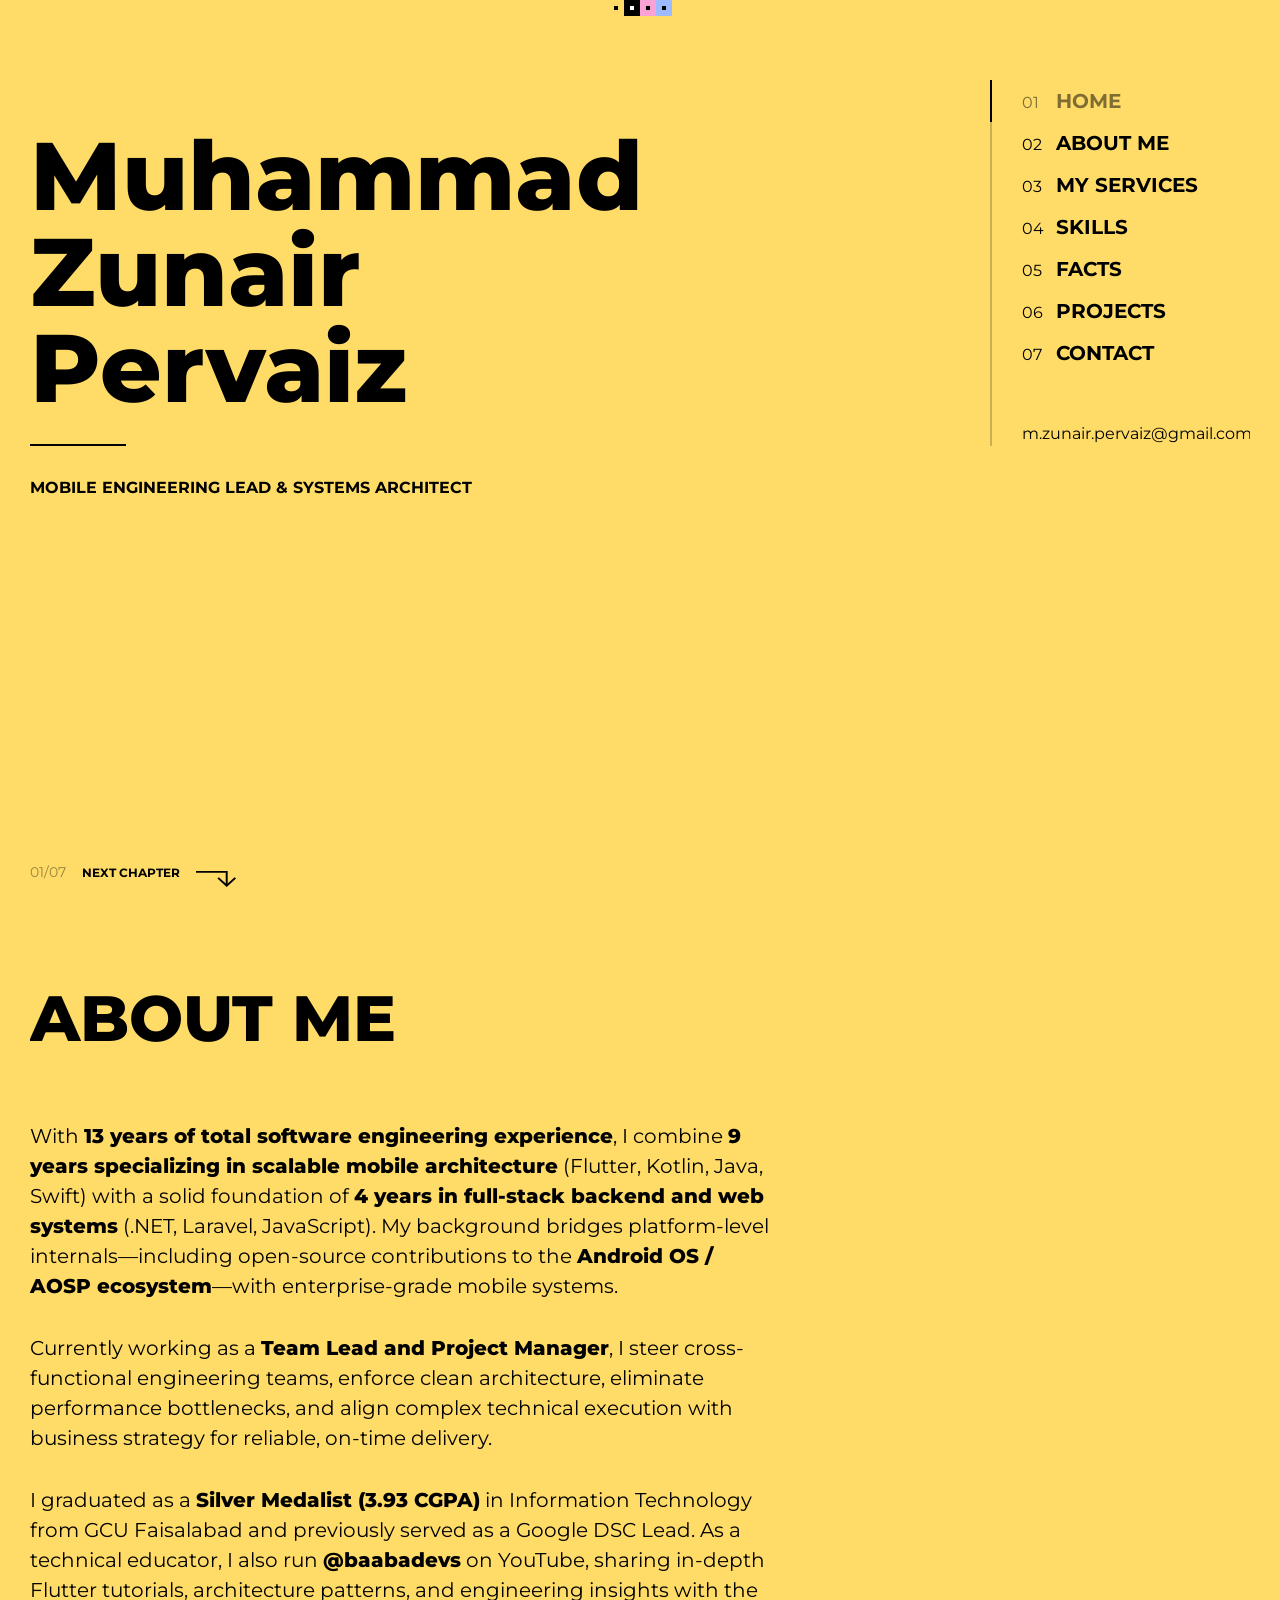
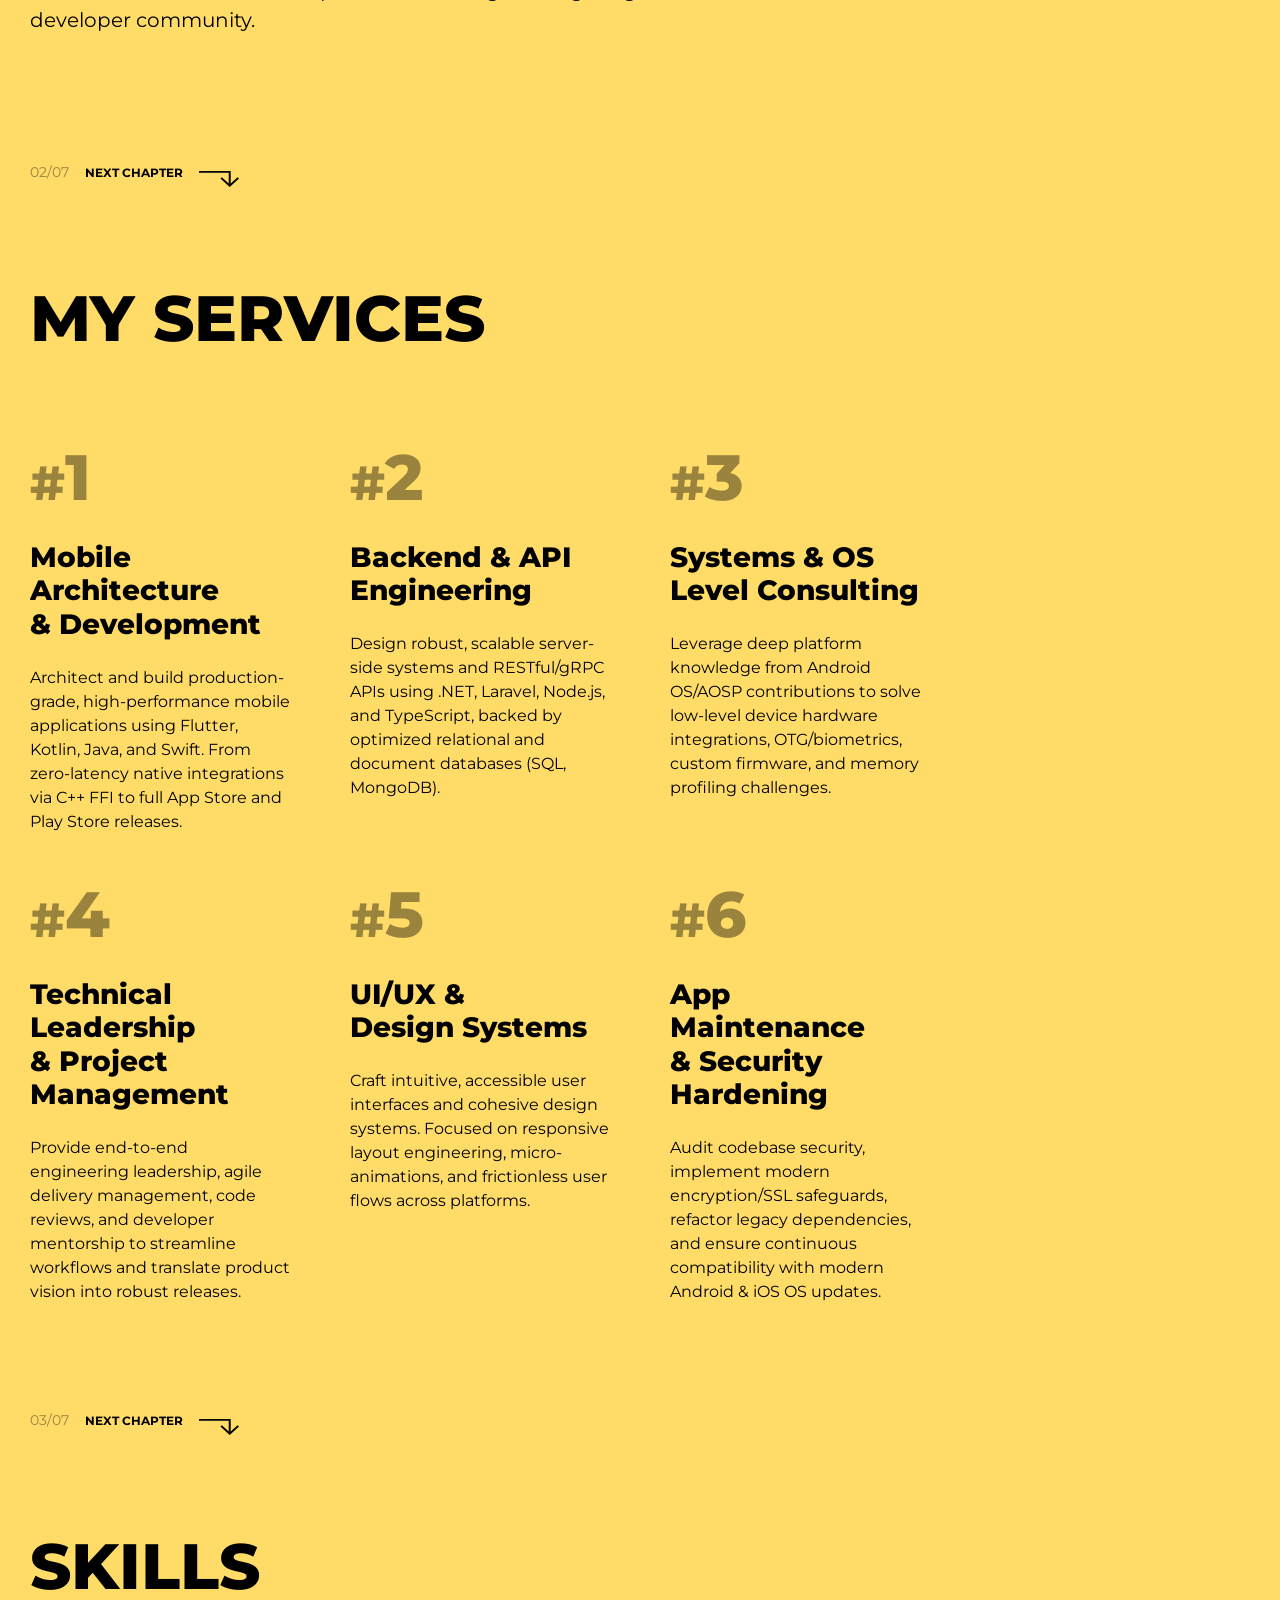
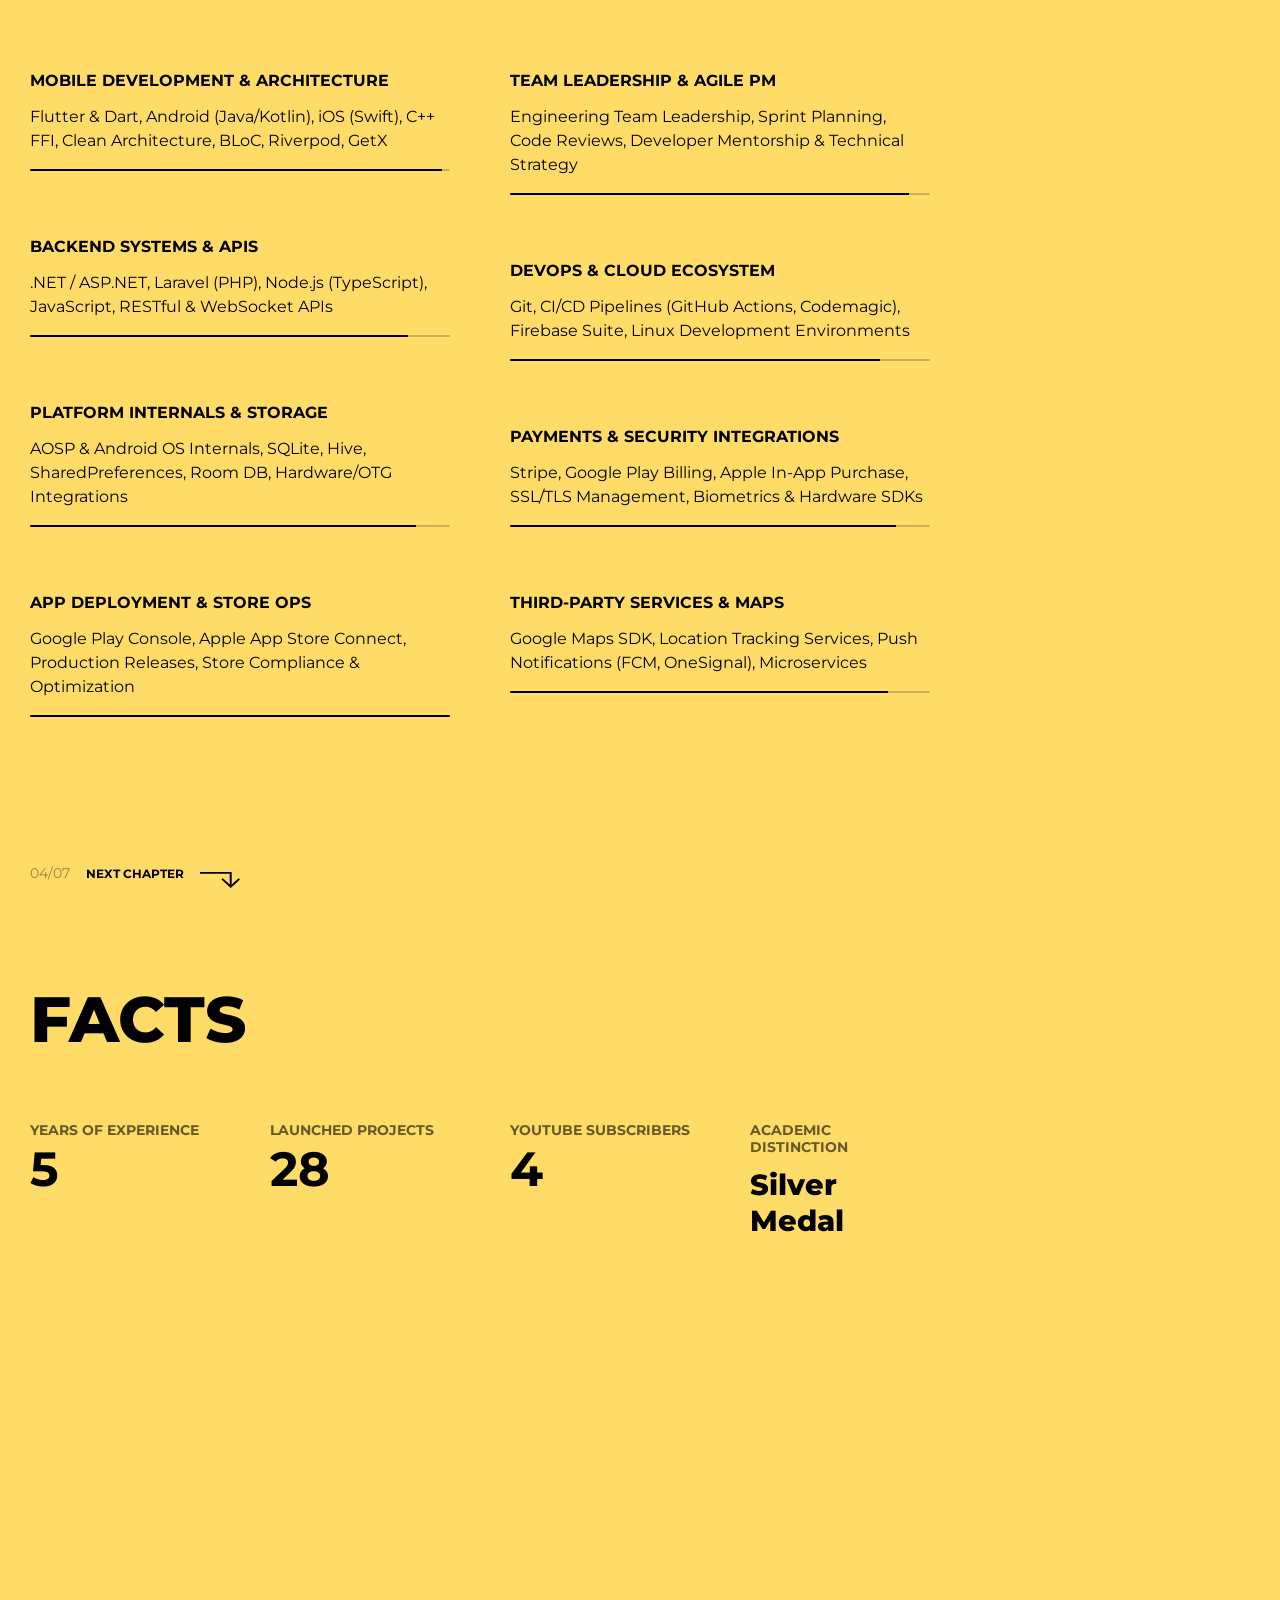
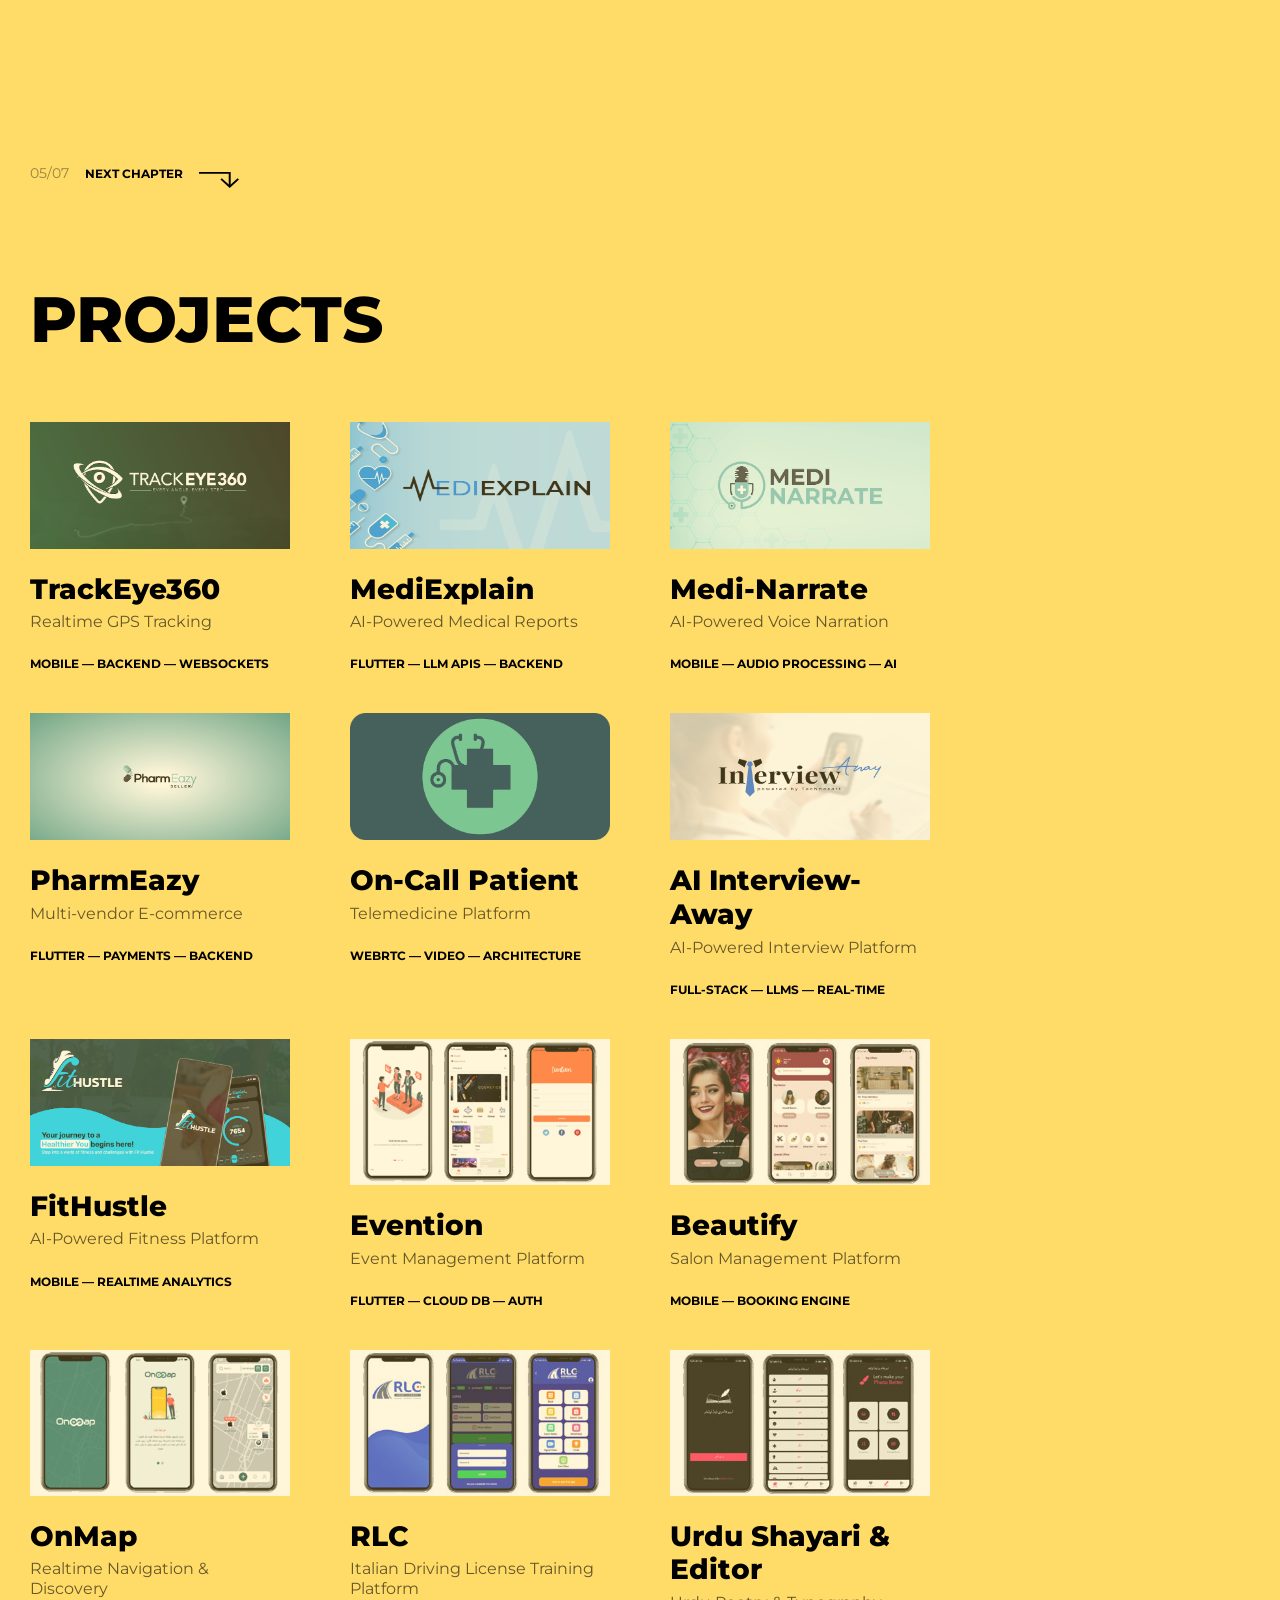
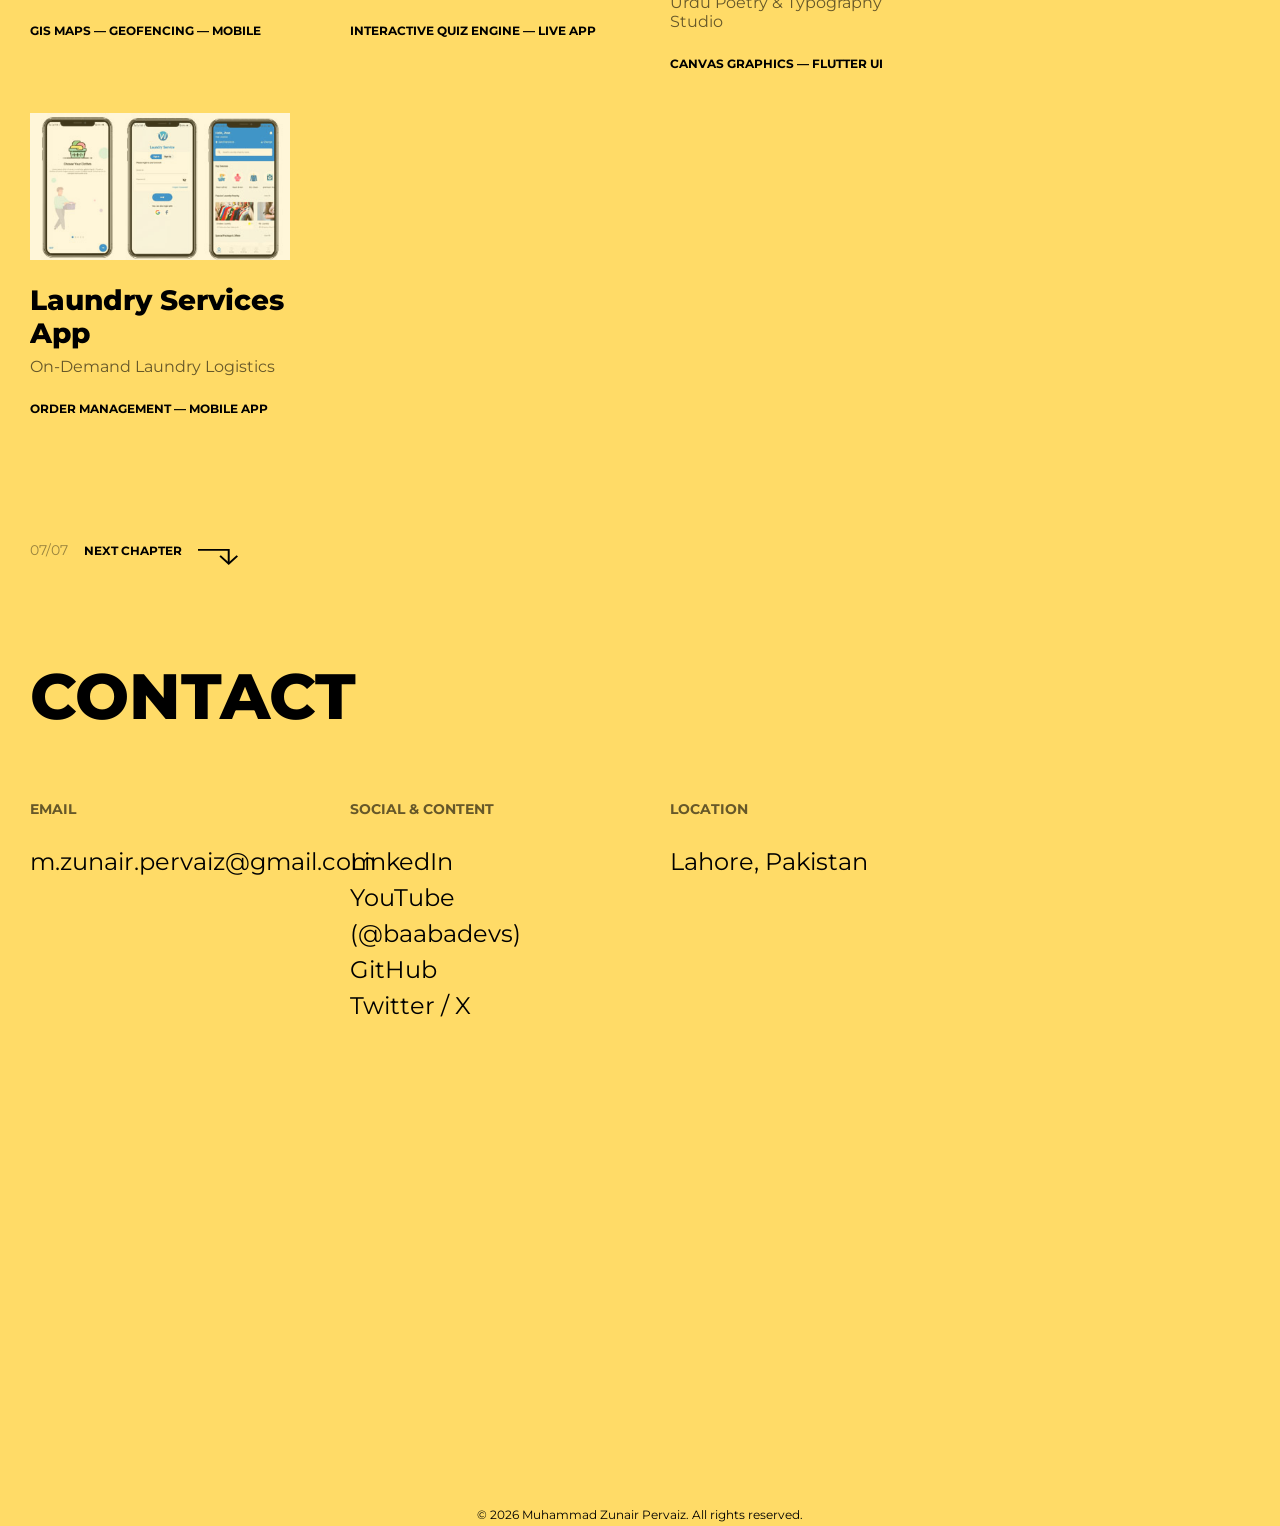
==== commit e895b5ed: "Update index.html" ====
--- a/index.html
+++ b/index.html
@@ -1,5 +1,5 @@
 <!DOCTYPE html>
-<html lang="cs">
+<html lang="en">
 
 <head>
 	<meta http-equiv="Content-Type" content="text/html; charset=UTF-8" />
@@ -8,16 +8,12 @@
 	<link href="https://fonts.googleapis.com/css?family=Montserrat:400,700,800&display=swap" rel="stylesheet">
 	<link href="portfolio/dist/css/yellow-black.css" rel="stylesheet">
 	<link href="portfolio/dist/css/preview.css" rel="stylesheet">
-	<title>Zunair Pervaiz | Portfolio</title>
+	<title>Muhammad Zunair Pervaiz | Mobile Engineering Lead & Systems Architect</title>
 </head>
 
 <body class="with-header position-relative" data-spy="scroll" data-target="#sections-nav" data-offset="80">
 	<header class="header">
 		<div class="container-fluid-limited d-flex align-items-center justify-content-between">
-			<!-- <a href="portfolio/index.html" class="header-brand">
-				<img src="portfolio/assets/img/logo_b.svg" data-light-src="assets/img/logo.svg"
-					data-dark-src="portfolio/assets/img/logo_b.svg" alt="Your logo">
-			</a> -->
 			<button class="sections-nav-toggler" aria-label="Toggle navigation">
 				<span class="sections-nav-toggler-bar"></span>
 				<span class="sections-nav-toggler-bar"></span>
@@ -58,30 +54,12 @@
 					Facts
 				</a>
 			</li>
-			<!-- <li class="sections-nav-item">
-				<a href="#section-06" class="nav-link sections-nav-link goto-section">
-					<span class="sections-nav-counter">06</span>
-					Experiences
-				</a>
-			</li>
-			<li class="sections-nav-item">
-				<a href="#section-07" class="nav-link sections-nav-link goto-section">
-					<span class="sections-nav-counter">07</span>
-					References
-				</a>
-			</li> -->
 			<li class="sections-nav-item">
 				<a href="#section-08" class="nav-link sections-nav-link goto-section">
 					<span class="sections-nav-counter">06</span>
 					Projects
 				</a>
 			</li>
-			<!-- <li class="sections-nav-item">
-				<a href="#section-09" class="nav-link sections-nav-link goto-section">
-					<span class="sections-nav-counter">09</span>
-					Testimonials
-				</a>
-			</li> -->
 			<li class="sections-nav-item">
 				<a href="#section-10" class="nav-link sections-nav-link goto-section">
 					<span class="sections-nav-counter">07</span>
@@ -90,9 +68,7 @@
 			</li>
 			<li class="sections-nav-item">
 				<div class="sections-nav-info">
-					<a href="mailto:john@wilson.com">m.zunair.pervaiz@gmail.com</a>
-					<!-- <br> -->
-					<!-- <a href="tel:+420652887351">+923054972707</a> -->
+					<a href="mailto:m.zunair.pervaiz@gmail.com">m.zunair.pervaiz@gmail.com</a>
 				</div>
 			</li>
 		</ul>
@@ -104,11 +80,9 @@
 					<section id="section-01" class="section section-sub-header animation interaction-in">
 						<div class="section-body">
 							<div class="jumbotron jumbotron-fluid pt-6 pt-lg-8 pb-0 mb-0">
-								<!-- <img src="portfolio/assets/img/avatar.jpg" class="jumbotron-img animation-translate animation-item-1"
-									alt="Avatar"> -->
 								<h1 class="display-2 display-animated display-animated-in animation-translate animation-item-2">
 									Muhammad<br>Zunair<br>Pervaiz</h1>
-								<p class="lead animation-translate animation-item-3">Mobile Application Developer</p>
+								<p class="lead animation-translate animation-item-3">Mobile Engineering Lead & Systems Architect</p>
 							</div>
 						</div>
 						<div class="section-footer animation-translate animation-item-4">
@@ -126,25 +100,13 @@
 									<h2 class="section-title animation-translate-overline animation-item-1">About me</h2>
 									<article class="article animation-translate animation-item-2">
 										<p>
-											With 6 years of experience in mobile development, I specialize in building scalable, user-centric
-											apps using Flutter, Kotlin, Java, and Swift. Currently working as a Team Lead and Project Manager,
-											I lead cross-functional teams, plan projects end-to-end, and ensure on-time, high-quality
-											delivery.
-
-											I've successfully delivered multiple mobile projects from concept to deployment, combining
-											hands-on development with strong stakeholder communication. I focus on clean architecture,
-											performance optimization, and intuitive UX.
+											With <strong>13 years of total software engineering experience</strong>, I combine <strong>9 years specializing in scalable mobile architecture</strong> (Flutter, Kotlin, Java, Swift) with a solid foundation of <strong>4 years in full-stack backend and web systems</strong> (.NET, Laravel, JavaScript). My background bridges platform-level internals—including open-source contributions to the <strong>Android OS / AOSP ecosystem</strong>—with enterprise-grade mobile systems.
 										</p>
 										<p>
-											As a leader, I mentor developers, streamline workflows, and bridge the gap between technical
-											execution and business strategy. My project management approach keeps teams aligned and projects
-											on track.
+											Currently working as a <strong>Team Lead and Project Manager</strong>, I steer cross-functional engineering teams, enforce clean architecture, eliminate performance bottlenecks, and align complex technical execution with business strategy for reliable, on-time delivery.
 										</p>
 										<p>
-											I also run a YouTube channel where I share Flutter tutorials, dev tips, and real-world project
-											insights to help other developers grow.
-
-											Let’s connect and build something impactful together.
+											I graduated as a <strong>Silver Medalist (3.93 CGPA)</strong> in Information Technology from GCU Faisalabad and previously served as a Google DSC Lead. As a technical educator, I also run <strong>@baabadevs</strong> on YouTube, sharing in-depth Flutter tutorials, architecture patterns, and engineering insights with the developer community.
 										</p>
 									</article>
 								</div>
@@ -163,70 +125,71 @@
 							<h2 class="section-title animation-translate-overline animation-item-1">My services</h2>
 							<div class="row animation-translate animation-item-2">
 								<div class="col-12 col-md-4">
-									<div class="card card">
+									<div class="card">
 										<div class="card-body">
 											<strong class="card-counter">1</strong>
-											<h3 class="card-title">Mobile App<br>Development</h3>
+											<h3 class="card-title">Mobile Architecture<br>& Development</h3>
 											<p class="card-text">
-												Build high-performance, scalable mobile applications for Android and iOS using Flutter, Kotlin,
-												Java, and Swift. From MVPs to production-ready apps, Handle everything from UI/UX to backend
-												integration, ensuring seamless performance and intuitive design.
+												Architect and build production-grade, high-performance mobile applications using Flutter, Kotlin, Java, and Swift. From zero-latency native integrations via C++ FFI to full App Store and Play Store releases.
 											</p>
 										</div>
 									</div>
 								</div>
 								<div class="col-12 col-md-4">
-									<div class="card card">
+									<div class="card">
 										<div class="card-body">
 											<strong class="card-counter">2</strong>
-											<h3 class="card-title">UI/UX<br>Design</h3>
+											<h3 class="card-title">Backend & API<br>Engineering</h3>
 											<p class="card-text">
-												Design intuitive user interfaces and seamless user experiences that enhance engagement and
-												usability My approach combines user research, wireframing and prototyping to ensure every
-												interaction feels natural and purposeful.
+												Design robust, scalable server-side systems and RESTful/gRPC APIs using .NET, Laravel, Node.js, and TypeScript, backed by optimized relational and document databases (SQL, MongoDB).
 											</p>
 										</div>
 									</div>
 								</div>
 								<div class="col-12 col-md-4">
-									<div class="card card">
+									<div class="card">
 										<div class="card-body">
 											<strong class="card-counter">3</strong>
-											<h3 class="card-title">App Maintenance<br>& Support</h3>
+											<h3 class="card-title">Systems & OS<br>Level Consulting</h3>
 											<p class="card-text">
-												Offer ongoing maintenance, updates, and performance optimization for mobile and web apps to
-												ensure they stay secure, bug-free, and aligned with evolving user needs and platform updates.
+												Leverage deep platform knowledge from Android OS/AOSP contributions to solve low-level device hardware integrations, OTG/biometrics, custom firmware, and memory profiling challenges.
 											</p>
 										</div>
 									</div>
 								</div>
 								<div class="col-12 col-md-4">
-									<div class="card card">
+									<div class="card">
 										<div class="card-body">
 											<strong class="card-counter">4</strong>
-											<h3 class="card-title">Technical<br>Consulting</h3>
+											<h3 class="card-title">Technical Leadership<br>& Project Management</h3>
 											<p class="card-text">
-												Provide strategic guidance on app architecture, tech stacks, and project planning. Whether
-												you're launching a startup or scaling an existing product. Help align technical execution with
-												business goals.
+												Provide end-to-end engineering leadership, agile delivery management, code reviews, and developer mentorship to streamline workflows and translate product vision into robust releases.
 											</p>
 										</div>
 									</div>
 								</div>
 								<div class="col-12 col-md-4">
-									<div class="card card">
+									<div class="card">
 										<div class="card-body">
 											<strong class="card-counter">5</strong>
-											<h3 class="card-title">Web<br>Design</h3>
+											<h3 class="card-title">UI/UX &<br>Design Systems</h3>
 											<p class="card-text">
-												I craft clean, modern, and responsive website designs that reflect your brand and engage your
-												audience. With a focus on usability, accessibility, and performance, I turn ideas into visually
-												compelling and functional digital experiences that work across all devices.
+												Craft intuitive, accessible user interfaces and cohesive design systems. Focused on responsive layout engineering, micro-animations, and frictionless user flows across platforms.
 											</p>
 										</div>
 									</div>
 								</div>
-
+								<div class="col-12 col-md-4">
+									<div class="card">
+										<div class="card-body">
+											<strong class="card-counter">6</strong>
+											<h3 class="card-title">App Maintenance<br>& Security Hardening</h3>
+											<p class="card-text">
+												Audit codebase security, implement modern encryption/SSL safeguards, refactor legacy dependencies, and ensure continuous compatibility with modern Android & iOS OS updates.
+											</p>
+										</div>
+									</div>
+								</div>
 							</div>
 						</div>
 						<div class="section-footer animation-translate animation-item-3">
@@ -242,74 +205,53 @@
 							<h2 class="section-title animation-translate-overline animation-item-1">Skills</h2>
 							<div class="row animation-translate animation-item-2">
 								<div class="col-12 col-md-6">
-									<strong class="progress-label">Mobile Development</strong>
-									<p>Flutter & Dart, Android (Java/Kotlin), iOS (Swift), Clean Architecture (MVVM/MVC), Modular App
-										Design</p>
-									<div class="progress progress-animated mb-9">
-										<div class="progress-bar" role="progressbar" style="width: 95%" aria-valuenow="95" aria-valuemin="0"
-											aria-valuemax="100"></div>
-
-									</div>
-
-									<strong class="progress-label">App Deployment</strong>
-									<p>Published and maintained apps on both Android & iOS app stores.</p>
-									<div class="progress progress-animated mb-9">
-										<div class="progress-bar" role="progressbar" style="width: 100%" aria-valuenow="100"
-											aria-valuemin="0" aria-valuemax="100"></div>
-									</div>
-									<strong class="progress-label">Local Storage</strong>
-									<p>Managed offline data with SQLite, Hive, and SharedPreferences for persistent app functionality.</p>
-									<div class="progress progress-animated mb-9">
-										<div class="progress-bar" role="progressbar" style="width: 95%" aria-valuenow="95" aria-valuemin="0"
-											aria-valuemax="95"></div>
-									</div>
-									<strong class="progress-label">Payment & Monetization</strong>
-									<p>Integrated Stripe, RevenueCat, Google Play Billing, Apple Pay & Google Admob.</p>
-									<div class="progress progress-animated mb-9">
-										<div class="progress-bar" role="progressbar" style="width: 95%" aria-valuenow="95" aria-valuemin="0"
-											aria-valuemax="95"></div>
-									</div>
-									<strong class="progress-label">Cross-functional Collaboration</strong>
-									<p>Worked closely with design, QA, and backend teams to deliver complete solutions.</p>
-									<div class="progress progress-animated mb-9">
-										<div class="progress-bar" role="progressbar" style="width: 95%" aria-valuenow="95" aria-valuemin="0"
-											aria-valuemax="95"></div>
+									<strong class="progress-label">Mobile Development & Architecture</strong>
+									<p>Flutter & Dart, Android (Java/Kotlin), iOS (Swift), C++ FFI, Clean Architecture, BLoC, Riverpod, GetX</p>
+									<div class="progress progress-animated mb-9">
+										<div class="progress-bar" role="progressbar" style="width: 98%" aria-valuenow="98" aria-valuemin="0" aria-valuemax="100"></div>
+									</div>
+
+									<strong class="progress-label">Backend Systems & APIs</strong>
+									<p>.NET / ASP.NET, Laravel (PHP), Node.js (TypeScript), JavaScript, RESTful & WebSocket APIs</p>
+									<div class="progress progress-animated mb-9">
+										<div class="progress-bar" role="progressbar" style="width: 90%" aria-valuenow="90" aria-valuemin="0" aria-valuemax="100"></div>
+									</div>
+
+									<strong class="progress-label">Platform Internals & Storage</strong>
+									<p>AOSP & Android OS Internals, SQLite, Hive, SharedPreferences, Room DB, Hardware/OTG Integrations</p>
+									<div class="progress progress-animated mb-9">
+										<div class="progress-bar" role="progressbar" style="width: 92%" aria-valuenow="92" aria-valuemin="0" aria-valuemax="100"></div>
+									</div>
+
+									<strong class="progress-label">App Deployment & Store Ops</strong>
+									<p>Google Play Console, Apple App Store Connect, Production Releases, Store Compliance & Optimization</p>
+									<div class="progress progress-animated mb-9">
+										<div class="progress-bar" role="progressbar" style="width: 100%" aria-valuenow="100" aria-valuemin="0" aria-valuemax="100"></div>
 									</div>
 								</div>
 								<div class="col-12 col-md-6">
-									<strong class="progress-label">State Management & UI</strong>
-									<p>Expertise in GetX, Riverpod, BLoC, and Provider for efficient app state handling & responsive UI.
-									</p>
-									<div class="progress progress-animated mb-9">
-										<div class="progress-bar" role="progressbar" style="width: 95%" aria-valuenow="95" aria-valuemin="0"
-											aria-valuemax="100"></div>
-									</div>
-									<strong class="progress-label">Third-party SDK Integration</strong>
-									<p>Integrated FCM, OneSignal, Google Maps, and others for enhanced app capabilities.</p>
-									<div class="progress progress-animated mb-9">
-										<div class="progress-bar" role="progressbar" style="width: 87%" aria-valuenow="87" aria-valuemin="0"
-											aria-valuemax="100"></div>
-									</div>
-									<strong class="progress-label">Backend & APIs</strong>
-									<p>Built RESTful APIs using Node.js and MongoDB. Integrated Firebase services for auth, realtime data.
-									</p>
-									<div class="progress progress-animated mb-9">
-										<div class="progress-bar" role="progressbar" style="width: 80%" aria-valuenow="80" aria-valuemin="0"
-											aria-valuemax="100"></div>
-									</div>
-									<strong class="progress-label">Team Leadership & Mentorship</strong>
-									<p>Led teams and mentored junior developers for skill growth and project efficiency.
-									</p>
-									<div class="progress progress-animated mb-9">
-										<div class="progress-bar" role="progressbar" style="width: 80%" aria-valuenow="80" aria-valuemin="0"
-											aria-valuemax="100"></div>
-									</div>
-									<strong class="progress-label">DevOps</strong>
-									<p>Git (GitHub, BitBucket), CI/CD pipelines with GitHub Actions and Codemagic.
-									</p>
-									<div class="progress progress-animated mb-9">
-										<div class="progress-bar" role="progressbar" style="width: 80%" aria-valuenow="80" aria-valuemin="0"
-											aria-valuemax="100"></div>
+									<strong class="progress-label">Team Leadership & Agile PM</strong>
+									<p>Engineering Team Leadership, Sprint Planning, Code Reviews, Developer Mentorship & Technical Strategy</p>
+									<div class="progress progress-animated mb-9">
+										<div class="progress-bar" role="progressbar" style="width: 95%" aria-valuenow="95" aria-valuemin="0" aria-valuemax="100"></div>
+									</div>
+
+									<strong class="progress-label">DevOps & Cloud Ecosystem</strong>
+									<p>Git, CI/CD Pipelines (GitHub Actions, Codemagic), Firebase Suite, Linux Development Environments</p>
+									<div class="progress progress-animated mb-9">
+										<div class="progress-bar" role="progressbar" style="width: 88%" aria-valuenow="88" aria-valuemin="0" aria-valuemax="100"></div>
+									</div>
+
+									<strong class="progress-label">Payments & Security Integrations</strong>
+									<p>Stripe, Google Play Billing, Apple In-App Purchase, SSL/TLS Management, Biometrics & Hardware SDKs</p>
+									<div class="progress progress-animated mb-9">
+										<div class="progress-bar" role="progressbar" style="width: 92%" aria-valuenow="92" aria-valuemin="0" aria-valuemax="100"></div>
+									</div>
+
+									<strong class="progress-label">Third-party Services & Maps</strong>
+									<p>Google Maps SDK, Location Tracking Services, Push Notifications (FCM, OneSignal), Microservices</p>
+									<div class="progress progress-animated mb-9">
+										<div class="progress-bar" role="progressbar" style="width: 90%" aria-valuenow="90" aria-valuemin="0" aria-valuemax="100"></div>
 									</div>
 								</div>
 							</div>
@@ -328,26 +270,26 @@
 							<div class="row animation-translate animation-item-2">
 								<div class="col-12 col-md-6 col-lg-3">
 									<div class="counter mb-6 mb-lg-0">
-										<span class="counter-label">Work Experience (Years)</span>
-										<span data-counter-from="0" data-counter-to="6">6</span>
+										<span class="counter-label">Years of Experience</span>
+										<span data-counter-from="0" data-counter-to="13">13</span>
 									</div>
 								</div>
 								<div class="col-12 col-md-6 col-lg-3">
 									<div class="counter mb-6 mb-lg-0">
-										<span class="counter-label">Launched Apps</span>
-										<span data-counter-from="0" data-counter-to="64">64</span>
+										<span class="counter-label">Launched Projects</span>
+										<span data-counter-from="0" data-counter-to="70">70+</span>
 									</div>
 								</div>
 								<div class="col-12 col-md-6 col-lg-3">
 									<div class="counter mb-6 mb-lg-0">
-										<span class="counter-label">Lines of code</span>
-										<span data-counter-from="0" data-counter-to="245870">~24&nbsp;000</span>
+										<span class="counter-label">YouTube Subscribers</span>
+										<span data-counter-from="0" data-counter-to="10">10k+</span>
 									</div>
 								</div>
 								<div class="col-12 col-md-6 col-lg-3">
 									<div class="counter">
-										<span class="counter-label">Happy clients</span>
-										<span data-counter-from="0" data-counter-to="17">160</span>
+										<span class="counter-label">Academic Distinction</span>
+										<span style="font-size: 1.8rem; font-weight: 800; display: block; margin-top: 10px;">Silver Medal</span>
 									</div>
 								</div>
 							</div>
@@ -370,135 +312,130 @@
 										<div class="card-body">
 											<h3 class="card-title">TrackEye360</h3>
 											<h4 class="card-subtitle">Realtime GPS Tracking</h4>
-											<p class="card-tags">Frontend — Backend</p>
+											<p class="card-tags">Mobile — Backend — WebSockets</p>
 										</div>
 									</a>
 								</div>
 								<div class="col-12 col-md-4">
 									<a class="card" href="#modal-project-2" data-toggle="modal">
-										<img class="card-img-top" src="assets/img/projects/project2.jpg" alt="mediexplain">
+										<img class="card-img-top" src="assets/img/projects/project2.jpg" alt="MediExplain">
 										<div class="card-body">
 											<h3 class="card-title">MediExplain</h3>
 											<h4 class="card-subtitle">AI-Powered Medical Reports</h4>
-											<p class="card-tags">Design — Frontend — Backend</p>
-										</div>
-									</a>
-								</div>
-								<div class="col-12 col-md-4">
-									<a class="card" href="#modal-project-3" data-toggle="modal">
-										<img class="card-img-top" src="assets/img/projects/project3.jpg" alt="Janja Prokić">
+											<p class="card-tags">Flutter — LLM APIs — Backend</p>
+										</div>
+									</a>
+								</div>
+								<div class="col-12 col-md-4">
+									<a class="card" href="#modal-project-3" data-toggle="modal">
+										<img class="card-img-top" src="assets/img/projects/project3.jpg" alt="Medi-Narrate">
 										<div class="card-body">
 											<h3 class="card-title">Medi-Narrate</h3>
 											<h4 class="card-subtitle">AI-Powered Voice Narration</h4>
-											<p class="card-tags">Frontend — Backend</p>
-										</div>
-									</a>
-								</div>
-								<div class="col-12 col-md-4">
-									<a class="card" href="#modal-project-3" data-toggle="modal">
-										<img class="card-img-top" src="assets/img/projects/project4.jpg" alt="Janja Prokić">
+											<p class="card-tags">Mobile — Audio Processing — AI</p>
+										</div>
+									</a>
+								</div>
+								<div class="col-12 col-md-4">
+									<a class="card" href="#modal-project-3" data-toggle="modal">
+										<img class="card-img-top" src="assets/img/projects/project4.jpg" alt="PharmEazy">
 										<div class="card-body">
 											<h3 class="card-title">PharmEazy</h3>
 											<h4 class="card-subtitle">Multi-vendor E-commerce</h4>
-											<p class="card-tags">Frontend — Backend</p>
-										</div>
-									</a>
-								</div>
-								<div class="col-12 col-md-4">
-									<a class="card" href="#modal-project-3" data-toggle="modal">
-										<img class="card-img-top" src="assets/img/projects/project5.jpg" alt="Janja Prokić">
+											<p class="card-tags">Flutter — Payments — Backend</p>
+										</div>
+									</a>
+								</div>
+								<div class="col-12 col-md-4">
+									<a class="card" href="#modal-project-3" data-toggle="modal">
+										<img class="card-img-top" src="assets/img/projects/project5.jpg" alt="On-Call Patient">
 										<div class="card-body">
 											<h3 class="card-title">On-Call Patient</h3>
 											<h4 class="card-subtitle">Telemedicine Platform</h4>
-											<p class="card-tags">Frontend — Backend</p>
-										</div>
-									</a>
-								</div>
-								<div class="col-12 col-md-4">
-									<a class="card" href="#modal-project-3" data-toggle="modal">
-										<img class="card-img-top" src="assets/img/projects/project6.jpg" alt="Janja Prokić">
+											<p class="card-tags">WebRTC — Video — Architecture</p>
+										</div>
+									</a>
+								</div>
+								<div class="col-12 col-md-4">
+									<a class="card" href="#modal-project-3" data-toggle="modal">
+										<img class="card-img-top" src="assets/img/projects/project6.jpg" alt="AI Interview-Away">
 										<div class="card-body">
 											<h3 class="card-title">AI Interview-Away</h3>
 											<h4 class="card-subtitle">AI-Powered Interview Platform</h4>
-											<p class="card-tags">Frontend — Backend — Prompts</p>
-										</div>
-									</a>
-								</div>
-								<div class="col-12 col-md-4">
-									<a class="card" href="#modal-project-3" data-toggle="modal">
-										<img class="card-img-top" src="assets/img/projects/project8.jpg" alt="Janja Prokić">
+											<p class="card-tags">Full-Stack — LLMs — Real-Time</p>
+										</div>
+									</a>
+								</div>
+								<div class="col-12 col-md-4">
+									<a class="card" href="#modal-project-3" data-toggle="modal">
+										<img class="card-img-top" src="assets/img/projects/project8.jpg" alt="FitHustle">
 										<div class="card-body">
 											<h3 class="card-title">FitHustle</h3>
 											<h4 class="card-subtitle">AI-Powered Fitness Platform</h4>
-											<p class="card-tags">Frontend — Backend — Prompts</p>
-										</div>
-									</a>
-								</div>
-								<div class="col-12 col-md-4">
-									<a class="card" href="#modal-project-3" data-toggle="modal">
-										<img class="card-img-top" src="assets/img/projects/p1.jpg" alt="Janja Prokić">
+											<p class="card-tags">Mobile — Realtime Analytics</p>
+										</div>
+									</a>
+								</div>
+								<div class="col-12 col-md-4">
+									<a class="card" href="#modal-project-3" data-toggle="modal">
+										<img class="card-img-top" src="assets/img/projects/p1.jpg" alt="Evention">
 										<div class="card-body">
 											<h3 class="card-title">Evention</h3>
 											<h4 class="card-subtitle">Event Management Platform</h4>
-											<p class="card-tags">Frontend — Backend</p>
-										</div>
-									</a>
-								</div>
-								<div class="col-12 col-md-4">
-									<a class="card" href="#modal-project-3" data-toggle="modal">
-										<img class="card-img-top" src="assets/img/projects/p2.jpg" alt="Janja Prokić">
+											<p class="card-tags">Flutter — Cloud DB — Auth</p>
+										</div>
+									</a>
+								</div>
+								<div class="col-12 col-md-4">
+									<a class="card" href="#modal-project-3" data-toggle="modal">
+										<img class="card-img-top" src="assets/img/projects/p2.jpg" alt="Beautify">
 										<div class="card-body">
 											<h3 class="card-title">Beautify</h3>
-											<h4 class="card-subtitle">Saloon Management Platform</h4>
-											<p class="card-tags">Frontend — Backend</p>
-										</div>
-									</a>
-								</div>
-
-								<div class="col-12 col-md-4">
-									<a class="card" href="#modal-project-3" data-toggle="modal">
-										<img class="card-img-top" src="assets/img/projects/p3.jpg" alt="Janja Prokić">
+											<h4 class="card-subtitle">Salon Management Platform</h4>
+											<p class="card-tags">Mobile — Booking Engine</p>
+										</div>
+									</a>
+								</div>
+								<div class="col-12 col-md-4">
+									<a class="card" href="#modal-project-3" data-toggle="modal">
+										<img class="card-img-top" src="assets/img/projects/p3.jpg" alt="OnMap">
 										<div class="card-body">
 											<h3 class="card-title">OnMap</h3>
-											<h4 class="card-subtitle">AI-Powered Realtime Navigation Store</h4>
-											<p class="card-tags">Frontend — Backend — Prompts</p>
-										</div>
-									</a>
-								</div>
-
-								<div class="col-12 col-md-4">
-									<a class="card" href="#modal-project-3" data-toggle="modal">
-										<img class="card-img-top" src="assets/img/projects/p5.jpg" alt="Janja Prokić">
+											<h4 class="card-subtitle">Realtime Navigation & Discovery</h4>
+											<p class="card-tags">GIS Maps — Geofencing — Mobile</p>
+										</div>
+									</a>
+								</div>
+								<div class="col-12 col-md-4">
+									<a class="card" href="#modal-project-3" data-toggle="modal">
+										<img class="card-img-top" src="assets/img/projects/p5.jpg" alt="RLC">
 										<div class="card-body">
 											<h3 class="card-title">RLC</h3>
 											<h4 class="card-subtitle">Italian Driving License Training Platform</h4>
-											<p class="card-tags">Frontend — Backend</p>
-										</div>
-									</a>
-								</div>
-
-								<div class="col-12 col-md-4">
-									<a class="card" href="#modal-project-3" data-toggle="modal">
-										<img class="card-img-top" src="assets/img/projects/p6.jpg" alt="Janja Prokić">
+											<p class="card-tags">Interactive Quiz Engine — Live App</p>
+										</div>
+									</a>
+								</div>
+								<div class="col-12 col-md-4">
+									<a class="card" href="#modal-project-3" data-toggle="modal">
+										<img class="card-img-top" src="assets/img/projects/p6.jpg" alt="Urdu Shayari & Editor">
 										<div class="card-body">
 											<h3 class="card-title">Urdu Shayari & Editor</h3>
-											<h4 class="card-subtitle">AI-Powered Urdu Poerty and Image Editor</h4>
-											<p class="card-tags">Frontend — Backend — Prompts</p>
-										</div>
-									</a>
-								</div>
-
-								<div class="col-12 col-md-4">
-									<a class="card" href="#modal-project-3" data-toggle="modal">
-										<img class="card-img-top" src="assets/img/projects/p9.jpg" alt="Janja Prokić">
-										<div class="card-body">
-											<h3 class="card-title">Laundary Services App</h3>
-											<h4 class="card-subtitle">Laundary Services & Management Platform</h4>
-											<p class="card-tags">Frontend — Backend</p>
-										</div>
-									</a>
-								</div>
-
+											<h4 class="card-subtitle">Urdu Poetry & Typography Studio</h4>
+											<p class="card-tags">Canvas Graphics — Flutter UI</p>
+										</div>
+									</a>
+								</div>
+								<div class="col-12 col-md-4">
+									<a class="card" href="#modal-project-3" data-toggle="modal">
+										<img class="card-img-top" src="assets/img/projects/p9.jpg" alt="Laundry Services App">
+										<div class="card-body">
+											<h3 class="card-title">Laundry Services App</h3>
+											<h4 class="card-subtitle">On-Demand Laundry Logistics</h4>
+											<p class="card-tags">Order Management — Mobile App</p>
+										</div>
+									</a>
+								</div>
 							</div>
 						</div>
 						<div class="section-footer animation-translate animation-item-3">
@@ -516,27 +453,26 @@
 							<div class="row mb-10 animation-translate animation-item-2">
 								<div class="col-12 col-md-4">
 									<div class="contact">
-										<strong class="contact-label">Stay in touch</strong>
-										<a href="mailto:m.zunair.pervaiz@gmail.com">zunairpervaiz</a><br>
-
+										<strong class="contact-label">Email</strong>
+										<a href="mailto:m.zunair.pervaiz@gmail.com">m.zunair.pervaiz@gmail.com</a><br>
 									</div>
 								</div>
 								<div class="col-12 col-md-4">
 									<div class="contact">
-										<strong class="contact-label">Social</strong>
-										<a href="https://www.facebook.com/zunairpervaiz">Facebook</a><br>
-										<a href="https://www.linked.com/zunairpervaiz">LinekdIn</a><br>
-
+										<strong class="contact-label">Social & Content</strong>
+										<a href="https://linkedin.com/in/zunairpervaiz" target="_blank" rel="noopener">LinkedIn</a><br>
+										<a href="https://youtube.com/@baabadevs" target="_blank" rel="noopener">YouTube (@baabadevs)</a><br>
+										<a href="https://github.com/zunairpervaiz" target="_blank" rel="noopener">GitHub</a><br>
+										<a href="https://twitter.com/zunairpervaiz" target="_blank" rel="noopener">Twitter / X</a>
 									</div>
 								</div>
 								<div class="col-12 col-md-4">
 									<div class="contact">
-										<strong class="contact-label">Address</strong>
+										<strong class="contact-label">Location</strong>
 										Lahore, Pakistan<br>
 									</div>
 								</div>
 							</div>
-
 						</div>
 					</section>
 				</div>
@@ -544,7 +480,7 @@
 		</div>
 		<center>
 			<div class="footer-credit text-center mt-5">
-				<small>&copy; 2025 Zunair Pervaiz. All rights reserved.</small>
+				<small>&copy; 2026 Muhammad Zunair Pervaiz. All rights reserved.</small>
 			</div>
 		</center>
 	</main>
@@ -574,7 +510,6 @@
 			return false;
 		});
 	});
-	// Bootstrap form validation example
 	(function () {
 		'use strict';
 		window.addEventListener('load', function () {
@@ -592,4 +527,4 @@
 	})();
 </script>
 
-</html>+</html>
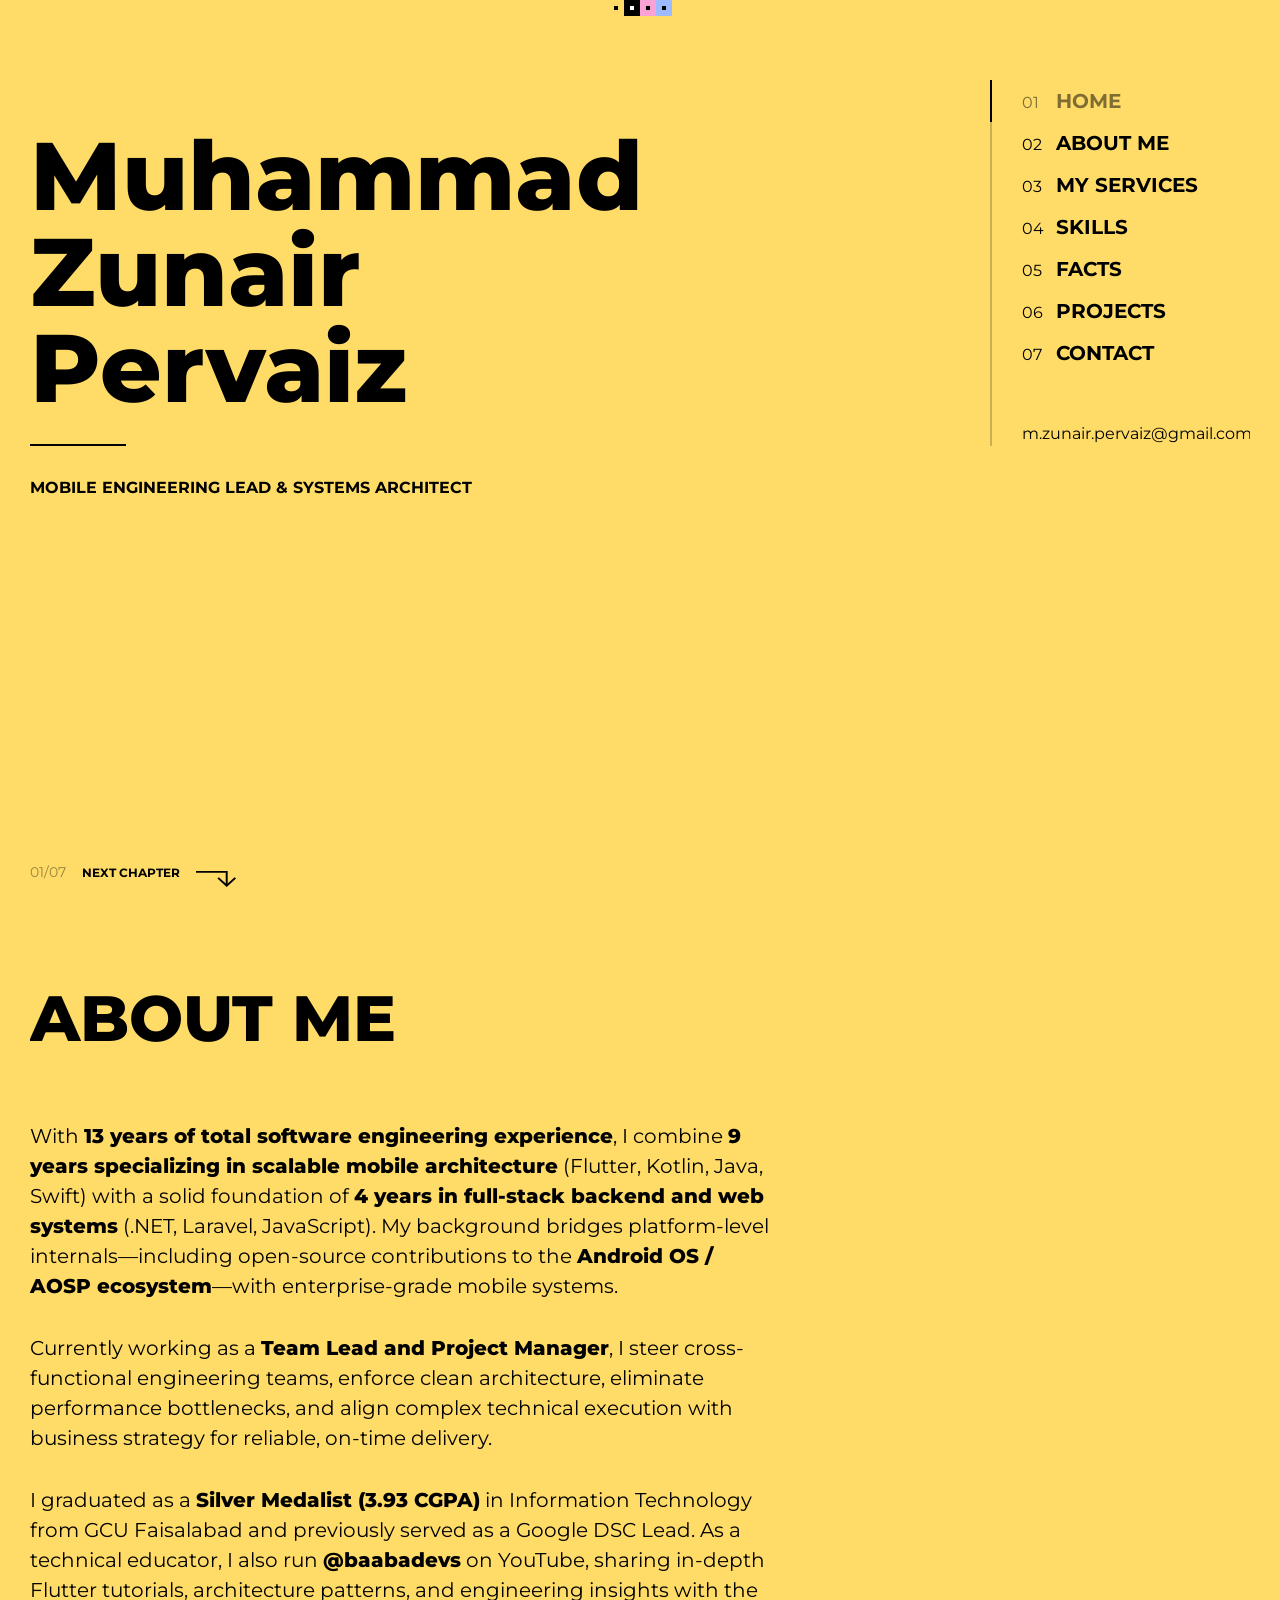
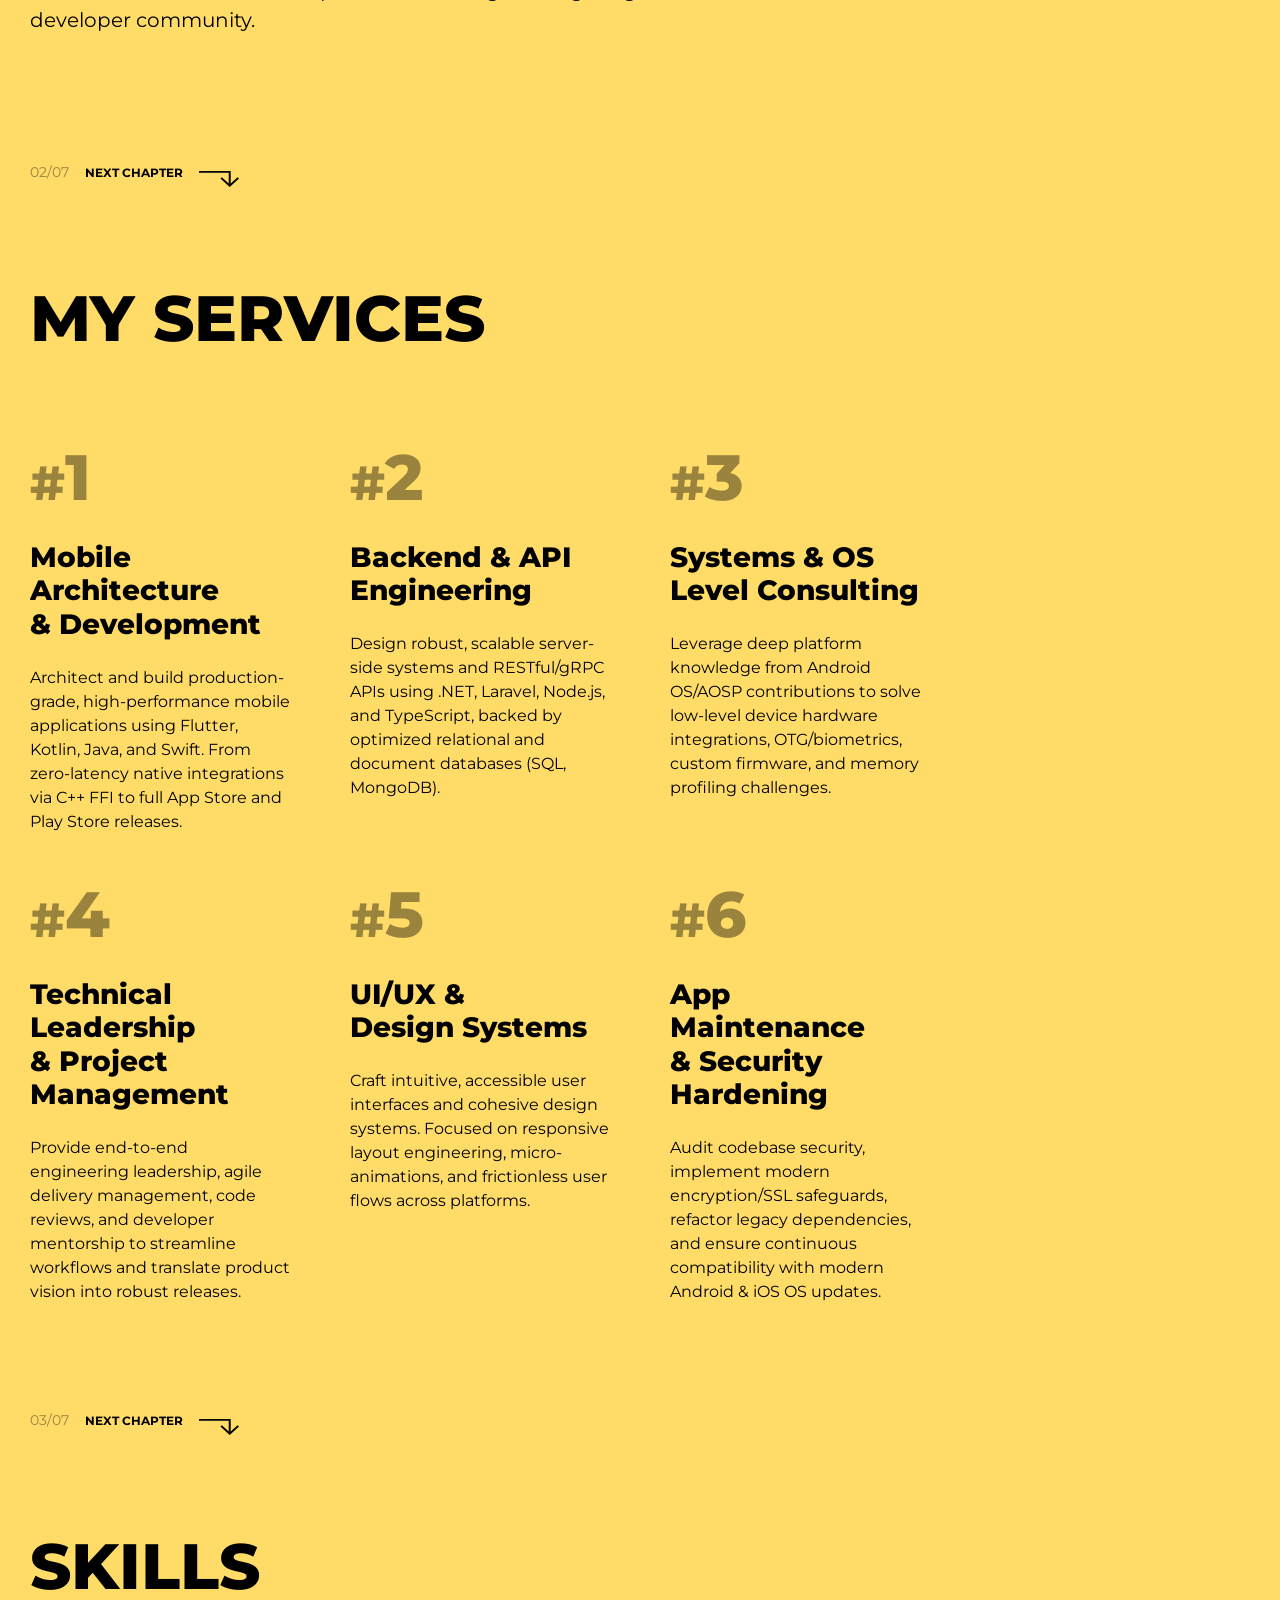
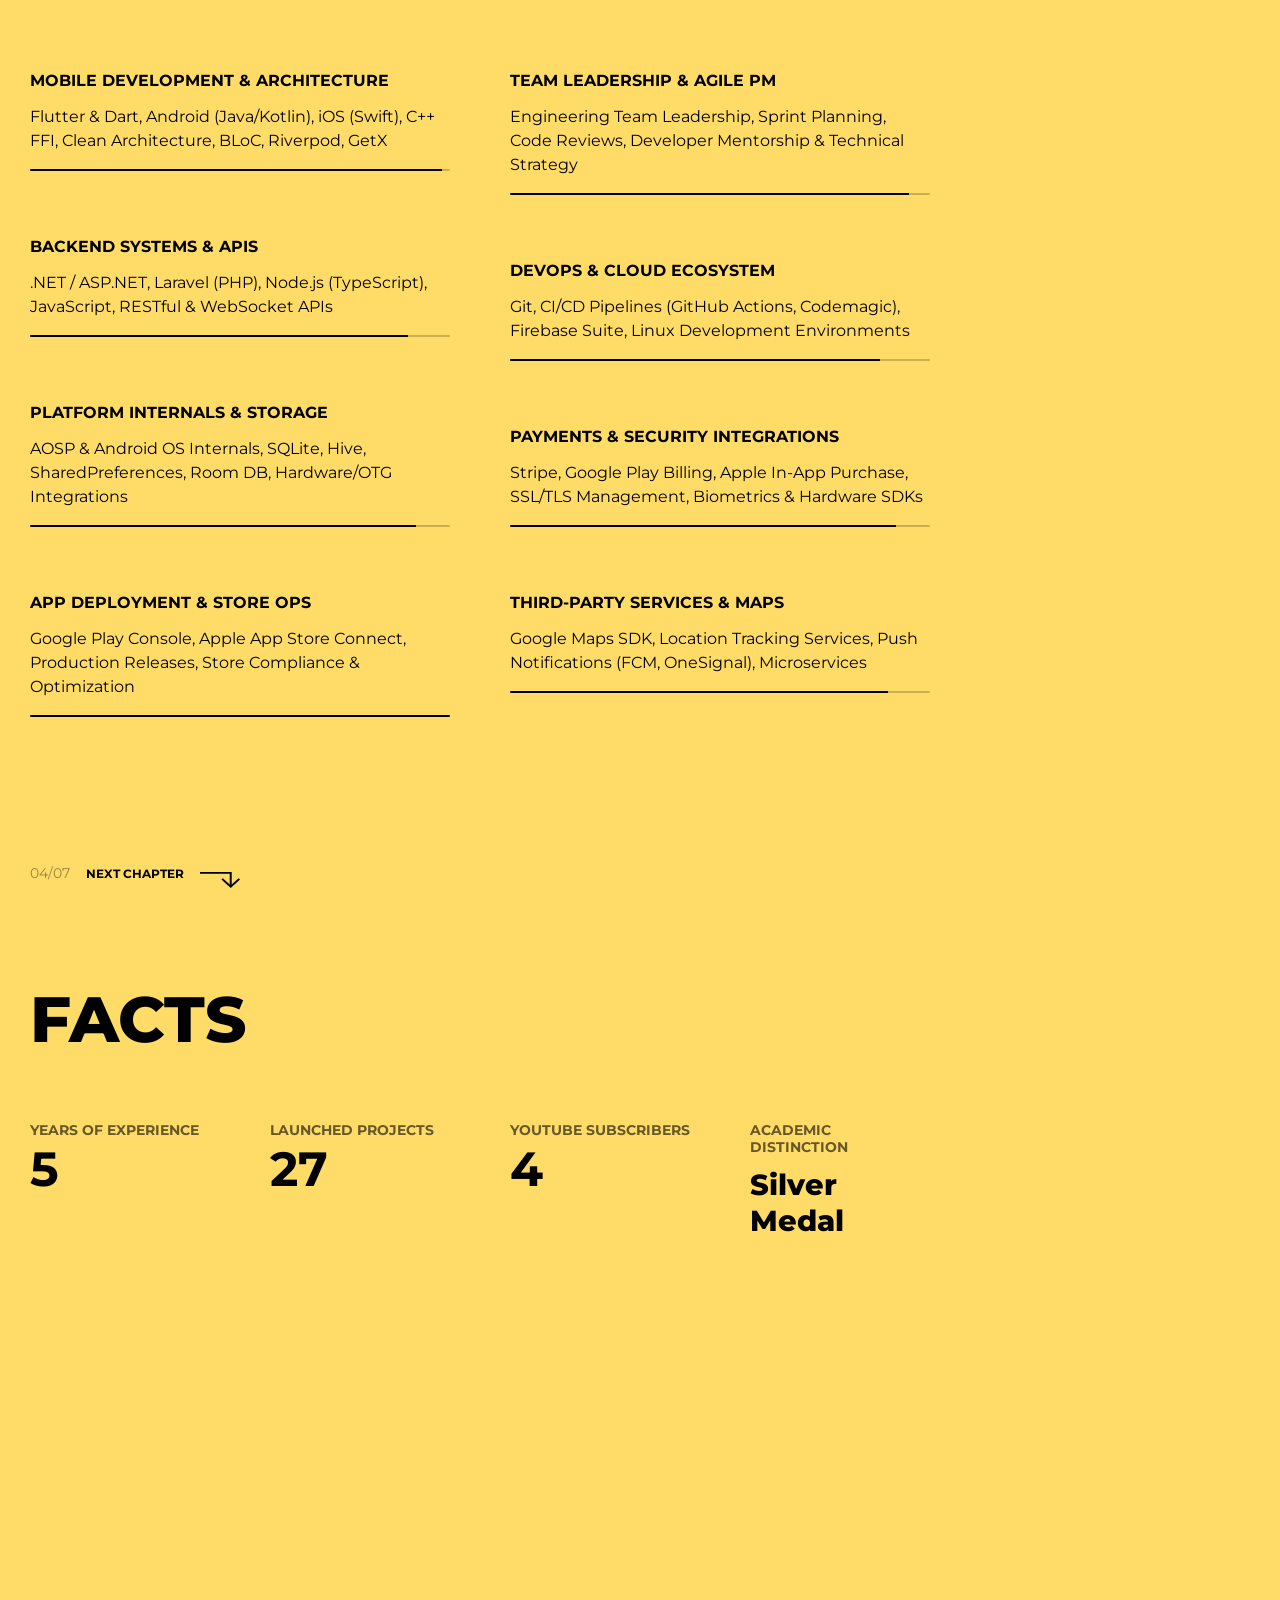
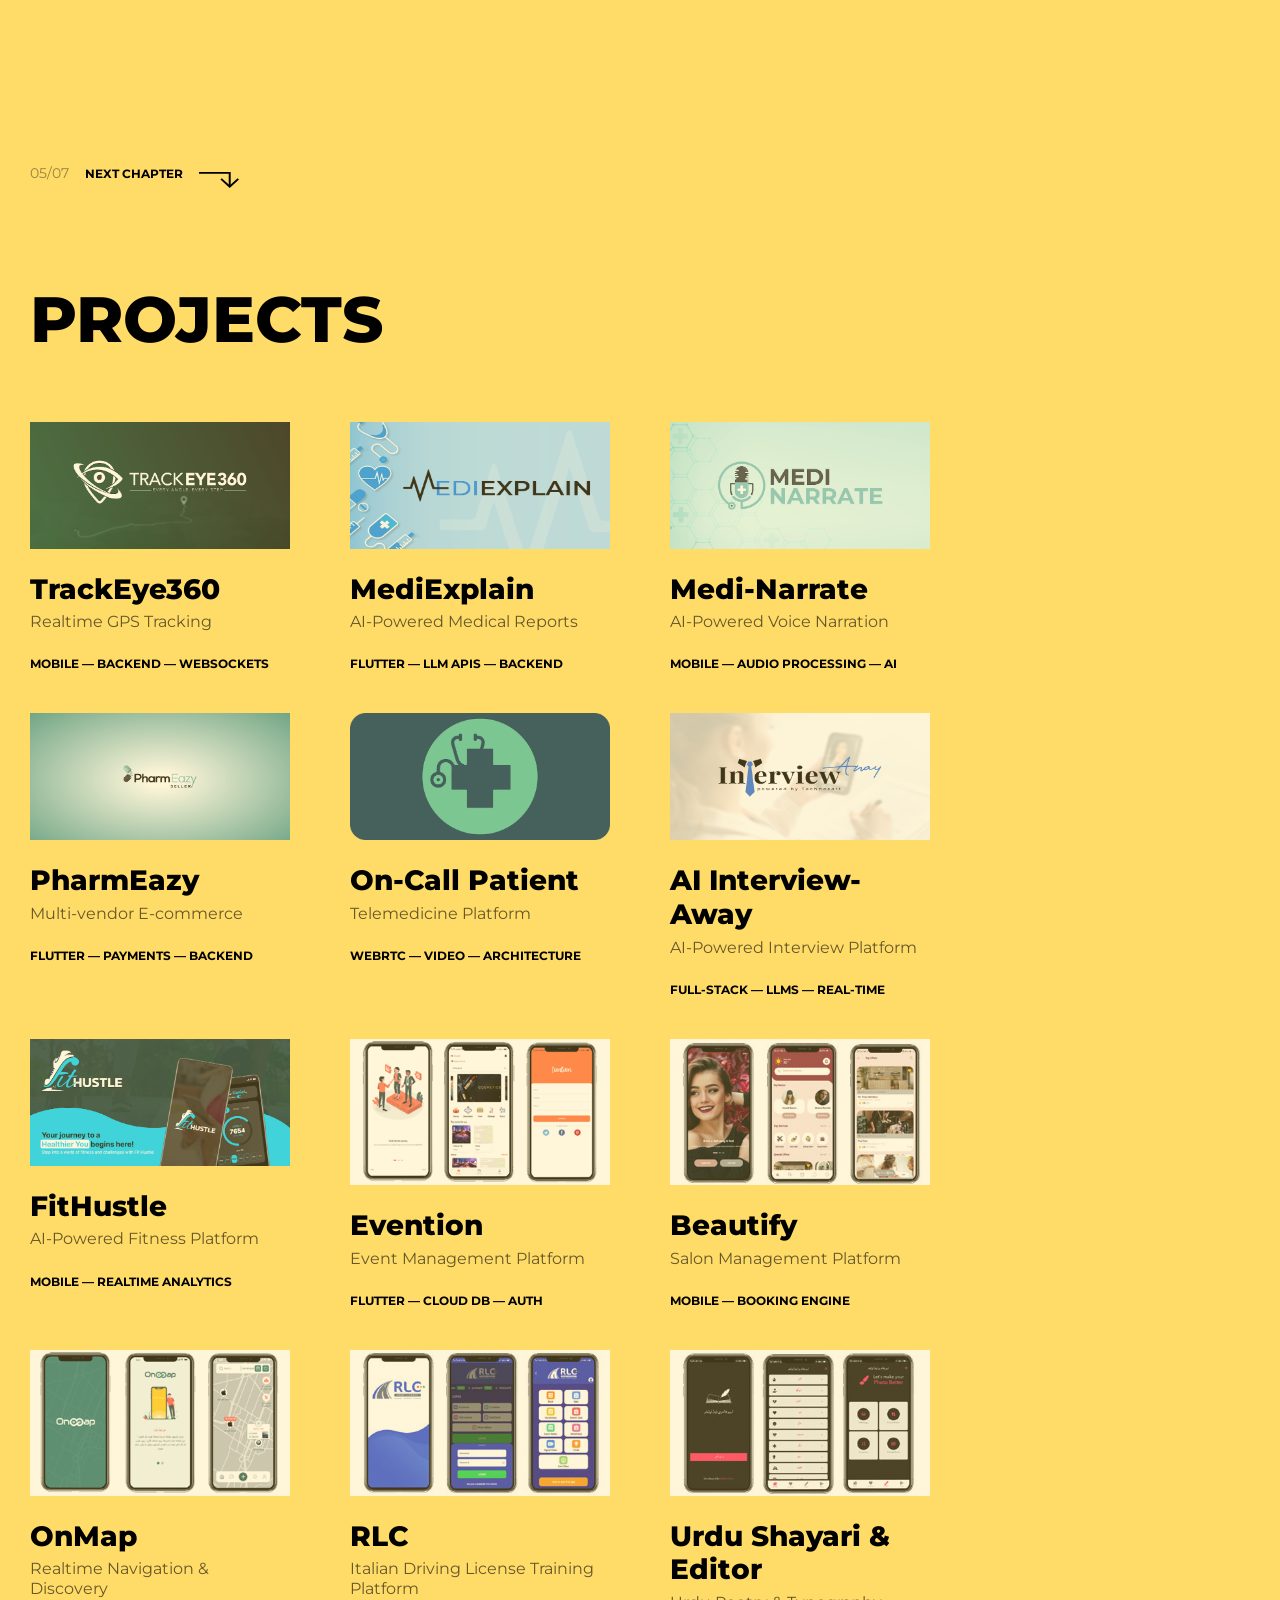
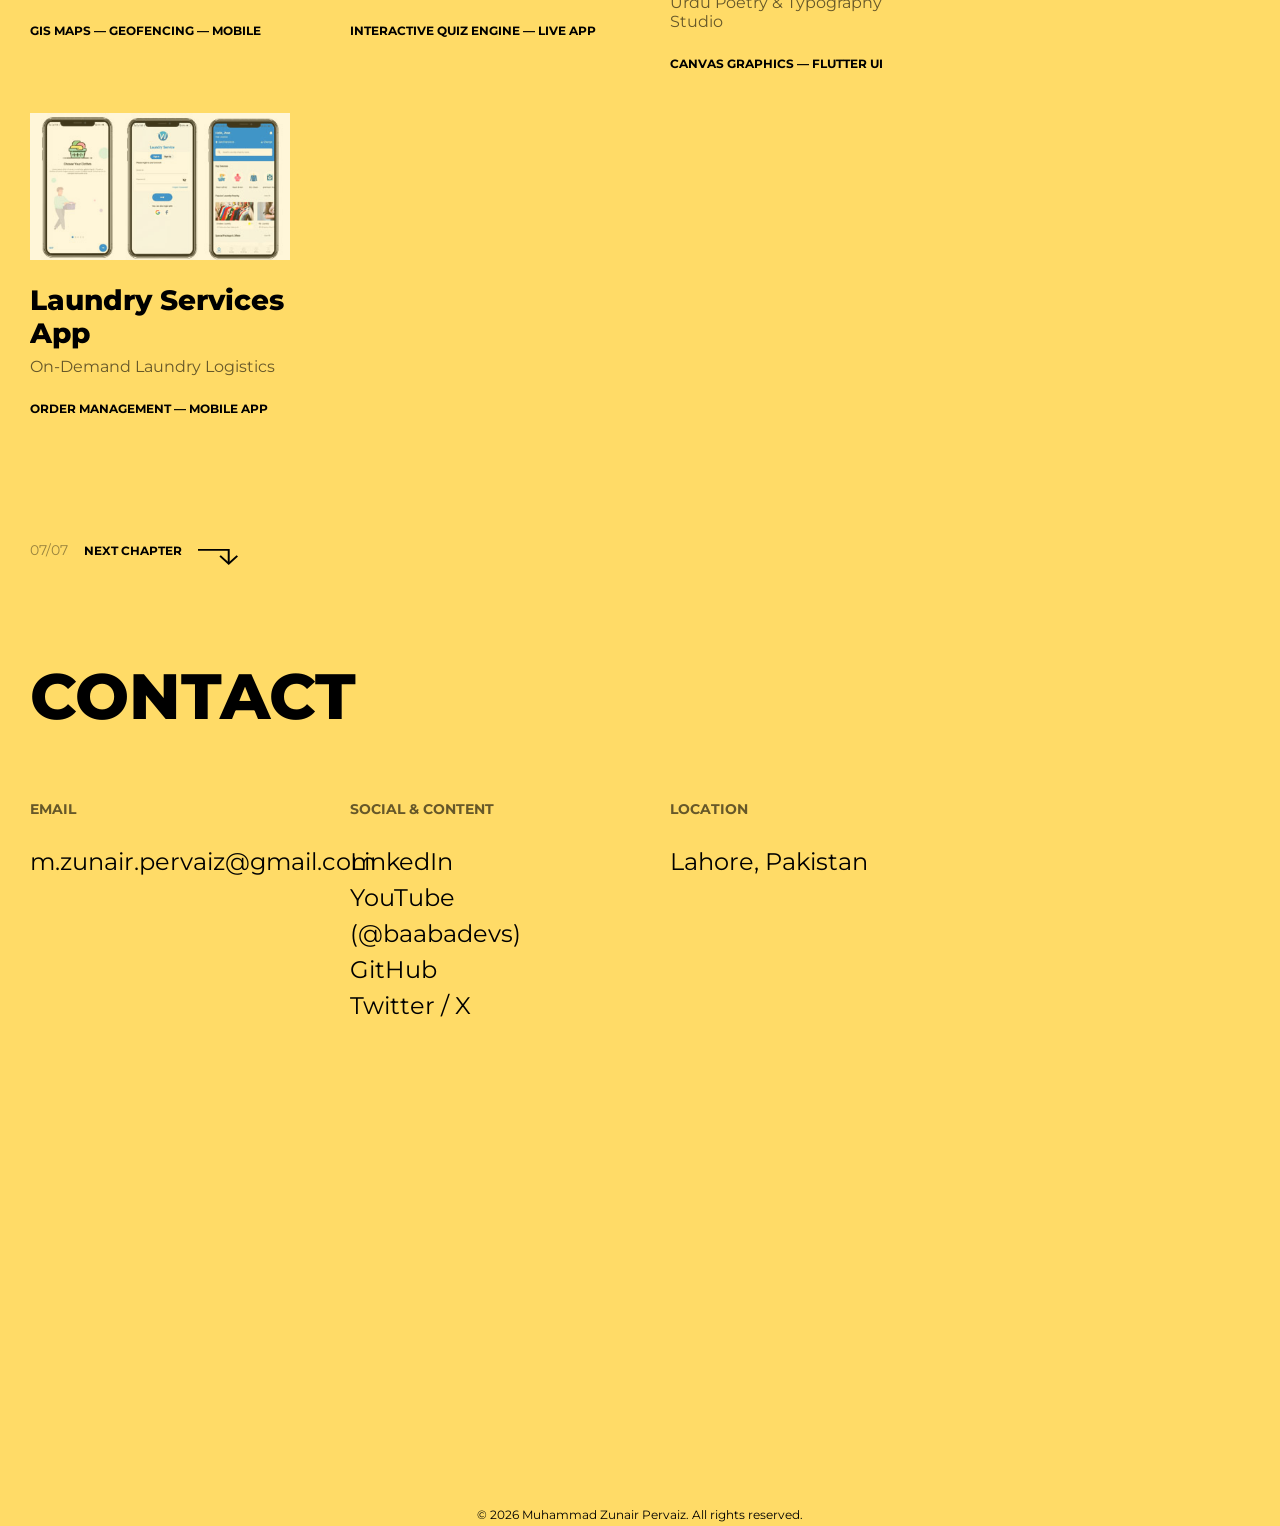
==== commit 9bbf91bd: "Update index.html" ====
--- a/index.html
+++ b/index.html
@@ -7,7 +7,55 @@
 	<meta http-equiv="X-UA-Compatible" content="IE=edge">
 	<link href="https://fonts.googleapis.com/css?family=Montserrat:400,700,800&display=swap" rel="stylesheet">
 	<link href="portfolio/dist/css/yellow-black.css" rel="stylesheet">
-	<link href="portfolio/dist/css/preview.css" rel="stylesheet">
+	<link href="portfolio/dist/css/preview.css" rel="stylesheet"><script type="application/ld+json">
+{
+  "@context": "https://schema.org",
+  "@type": "Person",
+  "name": "Muhammad Zunair Pervaiz",
+  "alternateName": "Zunair Pervaiz",
+  "url": "https://zunairpervaiz.github.io/",
+  "jobTitle": "IT Team Lead & Project Manager",
+  "description": "Software Engineer, IT Team Lead, and Project Manager with 13 years of total software engineering experience, specializing in mobile architecture (Flutter, Kotlin, Java, Swift) and full-stack systems. Silver Medalist in Information Technology from GCU Faisalabad and Founder of Baaba Devs.",
+  "alumniOf": {
+    "@type": "CollegeOrUniversity",
+    "name": "Government College University, Faisalabad"
+  },
+  "award": "Silver Medalist (3.93 CGPA) in Information Technology",
+  "worksFor": [
+    {
+      "@type": "Organization",
+      "name": "Punjab Safe Cities Authority",
+      "alternateName": "PSCA"
+    },
+    {
+      "@type": "Organization",
+      "name": "Baaba Devs"
+    }
+  ],
+  "founder": {
+    "@type": "Organization",
+    "name": "Baaba Devs"
+  },
+  "knowsAbout": [
+    "Flutter",
+    "Mobile Application Development",
+    "Android OS / AOSP",
+    "Kotlin",
+    "Java",
+    "Swift",
+    "Software Architecture",
+    "Project Management",
+    ".NET",
+    "Laravel"
+  ],
+  "sameAs": [
+    "https://github.com",
+    "https://youtube.com",
+    "https://facebook.com"
+  ]
+}
+</script>
+
 	<title>Muhammad Zunair Pervaiz | Mobile Engineering Lead & Systems Architect</title>
 </head>
 
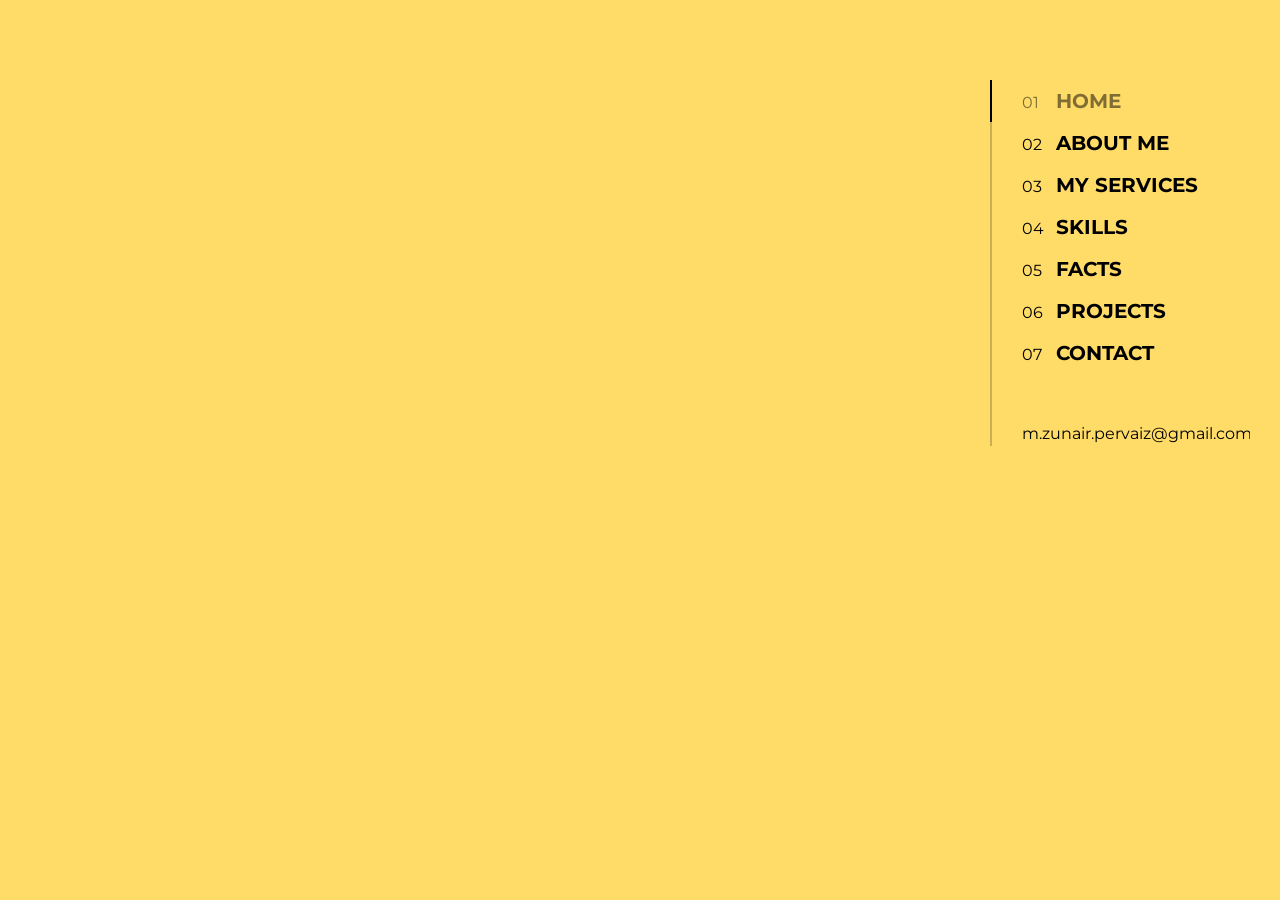
==== commit 6f58247e: "Update index.html" ====
--- a/index.html
+++ b/index.html
@@ -7,7 +7,8 @@
 	<meta http-equiv="X-UA-Compatible" content="IE=edge">
 	<link href="https://fonts.googleapis.com/css?family=Montserrat:400,700,800&display=swap" rel="stylesheet">
 	<link href="portfolio/dist/css/yellow-black.css" rel="stylesheet">
-	<link href="portfolio/dist/css/preview.css" rel="stylesheet"><script type="application/ld+json">
+	<link href="portfolio/dist/css/preview.css" rel="stylesheet">
+	<script type="application/ld+json">
 {
   "@context": "https://schema.org",
   "@type": "Person",
@@ -49,9 +50,10 @@
     "Laravel"
   ],
   "sameAs": [
-    "https://github.com",
-    "https://youtube.com",
-    "https://facebook.com"
+    "https://linkedin.com/in/zunairpervaiz",
+    "https://github.com/zunairpervaiz",
+    "https://youtube.com/@baabadevs",
+    "https://twitter.com/zunairpervaiz"
   ]
 }
 </script>
@@ -128,451 +130,4 @@
 					<section id="section-01" class="section section-sub-header animation interaction-in">
 						<div class="section-body">
 							<div class="jumbotron jumbotron-fluid pt-6 pt-lg-8 pb-0 mb-0">
-								<h1 class="display-2 display-animated display-animated-in animation-translate animation-item-2">
-									Muhammad<br>Zunair<br>Pervaiz</h1>
-								<p class="lead animation-translate animation-item-3">Mobile Engineering Lead & Systems Architect</p>
-							</div>
-						</div>
-						<div class="section-footer animation-translate animation-item-4">
-							<a class="section-next goto-section" href="#section-02">
-								<span class="section-next-counter">01/07</span>
-								<span class="section-next-label">Next chapter</span>
-								<span class="section-next-icon"></span>
-							</a>
-						</div>
-					</section>
-					<section id="section-02" class="section animation">
-						<div class="section-body">
-							<div class="row">
-								<div class="col col-xl-10">
-									<h2 class="section-title animation-translate-overline animation-item-1">About me</h2>
-									<article class="article animation-translate animation-item-2">
-										<p>
-											With <strong>13 years of total software engineering experience</strong>, I combine <strong>9 years specializing in scalable mobile architecture</strong> (Flutter, Kotlin, Java, Swift) with a solid foundation of <strong>4 years in full-stack backend and web systems</strong> (.NET, Laravel, JavaScript). My background bridges platform-level internals—including open-source contributions to the <strong>Android OS / AOSP ecosystem</strong>—with enterprise-grade mobile systems.
-										</p>
-										<p>
-											Currently working as a <strong>Team Lead and Project Manager</strong>, I steer cross-functional engineering teams, enforce clean architecture, eliminate performance bottlenecks, and align complex technical execution with business strategy for reliable, on-time delivery.
-										</p>
-										<p>
-											I graduated as a <strong>Silver Medalist (3.93 CGPA)</strong> in Information Technology from GCU Faisalabad and previously served as a Google DSC Lead. As a technical educator, I also run <strong>@baabadevs</strong> on YouTube, sharing in-depth Flutter tutorials, architecture patterns, and engineering insights with the developer community.
-										</p>
-									</article>
-								</div>
-							</div>
-						</div>
-						<div class="section-footer animation-translate animation-item-3">
-							<a class="section-next goto-section" href="#section-03">
-								<span class="section-next-counter">02/07</span>
-								<span class="section-next-label">Next chapter</span>
-								<span class="section-next-icon"></span>
-							</a>
-						</div>
-					</section>
-					<section id="section-03" class="section animation">
-						<div class="section-body">
-							<h2 class="section-title animation-translate-overline animation-item-1">My services</h2>
-							<div class="row animation-translate animation-item-2">
-								<div class="col-12 col-md-4">
-									<div class="card">
-										<div class="card-body">
-											<strong class="card-counter">1</strong>
-											<h3 class="card-title">Mobile Architecture<br>& Development</h3>
-											<p class="card-text">
-												Architect and build production-grade, high-performance mobile applications using Flutter, Kotlin, Java, and Swift. From zero-latency native integrations via C++ FFI to full App Store and Play Store releases.
-											</p>
-										</div>
-									</div>
-								</div>
-								<div class="col-12 col-md-4">
-									<div class="card">
-										<div class="card-body">
-											<strong class="card-counter">2</strong>
-											<h3 class="card-title">Backend & API<br>Engineering</h3>
-											<p class="card-text">
-												Design robust, scalable server-side systems and RESTful/gRPC APIs using .NET, Laravel, Node.js, and TypeScript, backed by optimized relational and document databases (SQL, MongoDB).
-											</p>
-										</div>
-									</div>
-								</div>
-								<div class="col-12 col-md-4">
-									<div class="card">
-										<div class="card-body">
-											<strong class="card-counter">3</strong>
-											<h3 class="card-title">Systems & OS<br>Level Consulting</h3>
-											<p class="card-text">
-												Leverage deep platform knowledge from Android OS/AOSP contributions to solve low-level device hardware integrations, OTG/biometrics, custom firmware, and memory profiling challenges.
-											</p>
-										</div>
-									</div>
-								</div>
-								<div class="col-12 col-md-4">
-									<div class="card">
-										<div class="card-body">
-											<strong class="card-counter">4</strong>
-											<h3 class="card-title">Technical Leadership<br>& Project Management</h3>
-											<p class="card-text">
-												Provide end-to-end engineering leadership, agile delivery management, code reviews, and developer mentorship to streamline workflows and translate product vision into robust releases.
-											</p>
-										</div>
-									</div>
-								</div>
-								<div class="col-12 col-md-4">
-									<div class="card">
-										<div class="card-body">
-											<strong class="card-counter">5</strong>
-											<h3 class="card-title">UI/UX &<br>Design Systems</h3>
-											<p class="card-text">
-												Craft intuitive, accessible user interfaces and cohesive design systems. Focused on responsive layout engineering, micro-animations, and frictionless user flows across platforms.
-											</p>
-										</div>
-									</div>
-								</div>
-								<div class="col-12 col-md-4">
-									<div class="card">
-										<div class="card-body">
-											<strong class="card-counter">6</strong>
-											<h3 class="card-title">App Maintenance<br>& Security Hardening</h3>
-											<p class="card-text">
-												Audit codebase security, implement modern encryption/SSL safeguards, refactor legacy dependencies, and ensure continuous compatibility with modern Android & iOS OS updates.
-											</p>
-										</div>
-									</div>
-								</div>
-							</div>
-						</div>
-						<div class="section-footer animation-translate animation-item-3">
-							<a class="section-next goto-section" href="#section-04">
-								<span class="section-next-counter">03/07</span>
-								<span class="section-next-label">Next chapter</span>
-								<span class="section-next-icon"></span>
-							</a>
-						</div>
-					</section>
-					<section id="section-04" class="section animation">
-						<div class="section-body">
-							<h2 class="section-title animation-translate-overline animation-item-1">Skills</h2>
-							<div class="row animation-translate animation-item-2">
-								<div class="col-12 col-md-6">
-									<strong class="progress-label">Mobile Development & Architecture</strong>
-									<p>Flutter & Dart, Android (Java/Kotlin), iOS (Swift), C++ FFI, Clean Architecture, BLoC, Riverpod, GetX</p>
-									<div class="progress progress-animated mb-9">
-										<div class="progress-bar" role="progressbar" style="width: 98%" aria-valuenow="98" aria-valuemin="0" aria-valuemax="100"></div>
-									</div>
-
-									<strong class="progress-label">Backend Systems & APIs</strong>
-									<p>.NET / ASP.NET, Laravel (PHP), Node.js (TypeScript), JavaScript, RESTful & WebSocket APIs</p>
-									<div class="progress progress-animated mb-9">
-										<div class="progress-bar" role="progressbar" style="width: 90%" aria-valuenow="90" aria-valuemin="0" aria-valuemax="100"></div>
-									</div>
-
-									<strong class="progress-label">Platform Internals & Storage</strong>
-									<p>AOSP & Android OS Internals, SQLite, Hive, SharedPreferences, Room DB, Hardware/OTG Integrations</p>
-									<div class="progress progress-animated mb-9">
-										<div class="progress-bar" role="progressbar" style="width: 92%" aria-valuenow="92" aria-valuemin="0" aria-valuemax="100"></div>
-									</div>
-
-									<strong class="progress-label">App Deployment & Store Ops</strong>
-									<p>Google Play Console, Apple App Store Connect, Production Releases, Store Compliance & Optimization</p>
-									<div class="progress progress-animated mb-9">
-										<div class="progress-bar" role="progressbar" style="width: 100%" aria-valuenow="100" aria-valuemin="0" aria-valuemax="100"></div>
-									</div>
-								</div>
-								<div class="col-12 col-md-6">
-									<strong class="progress-label">Team Leadership & Agile PM</strong>
-									<p>Engineering Team Leadership, Sprint Planning, Code Reviews, Developer Mentorship & Technical Strategy</p>
-									<div class="progress progress-animated mb-9">
-										<div class="progress-bar" role="progressbar" style="width: 95%" aria-valuenow="95" aria-valuemin="0" aria-valuemax="100"></div>
-									</div>
-
-									<strong class="progress-label">DevOps & Cloud Ecosystem</strong>
-									<p>Git, CI/CD Pipelines (GitHub Actions, Codemagic), Firebase Suite, Linux Development Environments</p>
-									<div class="progress progress-animated mb-9">
-										<div class="progress-bar" role="progressbar" style="width: 88%" aria-valuenow="88" aria-valuemin="0" aria-valuemax="100"></div>
-									</div>
-
-									<strong class="progress-label">Payments & Security Integrations</strong>
-									<p>Stripe, Google Play Billing, Apple In-App Purchase, SSL/TLS Management, Biometrics & Hardware SDKs</p>
-									<div class="progress progress-animated mb-9">
-										<div class="progress-bar" role="progressbar" style="width: 92%" aria-valuenow="92" aria-valuemin="0" aria-valuemax="100"></div>
-									</div>
-
-									<strong class="progress-label">Third-party Services & Maps</strong>
-									<p>Google Maps SDK, Location Tracking Services, Push Notifications (FCM, OneSignal), Microservices</p>
-									<div class="progress progress-animated mb-9">
-										<div class="progress-bar" role="progressbar" style="width: 90%" aria-valuenow="90" aria-valuemin="0" aria-valuemax="100"></div>
-									</div>
-								</div>
-							</div>
-						</div>
-						<div class="section-footer animation-translate animation-item-3">
-							<a class="section-next goto-section" href="#section-05">
-								<span class="section-next-counter">04/07</span>
-								<span class="section-next-label">Next chapter</span>
-								<span class="section-next-icon"></span>
-							</a>
-						</div>
-					</section>
-					<section id="section-05" class="section animation">
-						<div class="section-body">
-							<h2 class="section-title animation-translate-overline animation-item-1">Facts</h2>
-							<div class="row animation-translate animation-item-2">
-								<div class="col-12 col-md-6 col-lg-3">
-									<div class="counter mb-6 mb-lg-0">
-										<span class="counter-label">Years of Experience</span>
-										<span data-counter-from="0" data-counter-to="13">13</span>
-									</div>
-								</div>
-								<div class="col-12 col-md-6 col-lg-3">
-									<div class="counter mb-6 mb-lg-0">
-										<span class="counter-label">Launched Projects</span>
-										<span data-counter-from="0" data-counter-to="70">70+</span>
-									</div>
-								</div>
-								<div class="col-12 col-md-6 col-lg-3">
-									<div class="counter mb-6 mb-lg-0">
-										<span class="counter-label">YouTube Subscribers</span>
-										<span data-counter-from="0" data-counter-to="10">10k+</span>
-									</div>
-								</div>
-								<div class="col-12 col-md-6 col-lg-3">
-									<div class="counter">
-										<span class="counter-label">Academic Distinction</span>
-										<span style="font-size: 1.8rem; font-weight: 800; display: block; margin-top: 10px;">Silver Medal</span>
-									</div>
-								</div>
-							</div>
-						</div>
-						<div class="section-footer animation-translate animation-item-3">
-							<a class="section-next goto-section" href="#section-08">
-								<span class="section-next-counter">05/07</span>
-								<span class="section-next-label">Next chapter</span>
-								<span class="section-next-icon"></span>
-							</a>
-						</div>
-					</section>
-					<section id="section-08" class="section animation">
-						<div class="section-body">
-							<h2 class="section-title animation-translate-overline animation-item-1">Projects</h2>
-							<div class="row animation-translate animation-item-2">
-								<div class="col-12 col-md-4">
-									<a class="card" href="#modal-project-1" data-toggle="modal">
-										<img class="card-img-top" src="assets/img/projects/project1.jpg" alt="TrackEye360">
-										<div class="card-body">
-											<h3 class="card-title">TrackEye360</h3>
-											<h4 class="card-subtitle">Realtime GPS Tracking</h4>
-											<p class="card-tags">Mobile — Backend — WebSockets</p>
-										</div>
-									</a>
-								</div>
-								<div class="col-12 col-md-4">
-									<a class="card" href="#modal-project-2" data-toggle="modal">
-										<img class="card-img-top" src="assets/img/projects/project2.jpg" alt="MediExplain">
-										<div class="card-body">
-											<h3 class="card-title">MediExplain</h3>
-											<h4 class="card-subtitle">AI-Powered Medical Reports</h4>
-											<p class="card-tags">Flutter — LLM APIs — Backend</p>
-										</div>
-									</a>
-								</div>
-								<div class="col-12 col-md-4">
-									<a class="card" href="#modal-project-3" data-toggle="modal">
-										<img class="card-img-top" src="assets/img/projects/project3.jpg" alt="Medi-Narrate">
-										<div class="card-body">
-											<h3 class="card-title">Medi-Narrate</h3>
-											<h4 class="card-subtitle">AI-Powered Voice Narration</h4>
-											<p class="card-tags">Mobile — Audio Processing — AI</p>
-										</div>
-									</a>
-								</div>
-								<div class="col-12 col-md-4">
-									<a class="card" href="#modal-project-3" data-toggle="modal">
-										<img class="card-img-top" src="assets/img/projects/project4.jpg" alt="PharmEazy">
-										<div class="card-body">
-											<h3 class="card-title">PharmEazy</h3>
-											<h4 class="card-subtitle">Multi-vendor E-commerce</h4>
-											<p class="card-tags">Flutter — Payments — Backend</p>
-										</div>
-									</a>
-								</div>
-								<div class="col-12 col-md-4">
-									<a class="card" href="#modal-project-3" data-toggle="modal">
-										<img class="card-img-top" src="assets/img/projects/project5.jpg" alt="On-Call Patient">
-										<div class="card-body">
-											<h3 class="card-title">On-Call Patient</h3>
-											<h4 class="card-subtitle">Telemedicine Platform</h4>
-											<p class="card-tags">WebRTC — Video — Architecture</p>
-										</div>
-									</a>
-								</div>
-								<div class="col-12 col-md-4">
-									<a class="card" href="#modal-project-3" data-toggle="modal">
-										<img class="card-img-top" src="assets/img/projects/project6.jpg" alt="AI Interview-Away">
-										<div class="card-body">
-											<h3 class="card-title">AI Interview-Away</h3>
-											<h4 class="card-subtitle">AI-Powered Interview Platform</h4>
-											<p class="card-tags">Full-Stack — LLMs — Real-Time</p>
-										</div>
-									</a>
-								</div>
-								<div class="col-12 col-md-4">
-									<a class="card" href="#modal-project-3" data-toggle="modal">
-										<img class="card-img-top" src="assets/img/projects/project8.jpg" alt="FitHustle">
-										<div class="card-body">
-											<h3 class="card-title">FitHustle</h3>
-											<h4 class="card-subtitle">AI-Powered Fitness Platform</h4>
-											<p class="card-tags">Mobile — Realtime Analytics</p>
-										</div>
-									</a>
-								</div>
-								<div class="col-12 col-md-4">
-									<a class="card" href="#modal-project-3" data-toggle="modal">
-										<img class="card-img-top" src="assets/img/projects/p1.jpg" alt="Evention">
-										<div class="card-body">
-											<h3 class="card-title">Evention</h3>
-											<h4 class="card-subtitle">Event Management Platform</h4>
-											<p class="card-tags">Flutter — Cloud DB — Auth</p>
-										</div>
-									</a>
-								</div>
-								<div class="col-12 col-md-4">
-									<a class="card" href="#modal-project-3" data-toggle="modal">
-										<img class="card-img-top" src="assets/img/projects/p2.jpg" alt="Beautify">
-										<div class="card-body">
-											<h3 class="card-title">Beautify</h3>
-											<h4 class="card-subtitle">Salon Management Platform</h4>
-											<p class="card-tags">Mobile — Booking Engine</p>
-										</div>
-									</a>
-								</div>
-								<div class="col-12 col-md-4">
-									<a class="card" href="#modal-project-3" data-toggle="modal">
-										<img class="card-img-top" src="assets/img/projects/p3.jpg" alt="OnMap">
-										<div class="card-body">
-											<h3 class="card-title">OnMap</h3>
-											<h4 class="card-subtitle">Realtime Navigation & Discovery</h4>
-											<p class="card-tags">GIS Maps — Geofencing — Mobile</p>
-										</div>
-									</a>
-								</div>
-								<div class="col-12 col-md-4">
-									<a class="card" href="#modal-project-3" data-toggle="modal">
-										<img class="card-img-top" src="assets/img/projects/p5.jpg" alt="RLC">
-										<div class="card-body">
-											<h3 class="card-title">RLC</h3>
-											<h4 class="card-subtitle">Italian Driving License Training Platform</h4>
-											<p class="card-tags">Interactive Quiz Engine — Live App</p>
-										</div>
-									</a>
-								</div>
-								<div class="col-12 col-md-4">
-									<a class="card" href="#modal-project-3" data-toggle="modal">
-										<img class="card-img-top" src="assets/img/projects/p6.jpg" alt="Urdu Shayari & Editor">
-										<div class="card-body">
-											<h3 class="card-title">Urdu Shayari & Editor</h3>
-											<h4 class="card-subtitle">Urdu Poetry & Typography Studio</h4>
-											<p class="card-tags">Canvas Graphics — Flutter UI</p>
-										</div>
-									</a>
-								</div>
-								<div class="col-12 col-md-4">
-									<a class="card" href="#modal-project-3" data-toggle="modal">
-										<img class="card-img-top" src="assets/img/projects/p9.jpg" alt="Laundry Services App">
-										<div class="card-body">
-											<h3 class="card-title">Laundry Services App</h3>
-											<h4 class="card-subtitle">On-Demand Laundry Logistics</h4>
-											<p class="card-tags">Order Management — Mobile App</p>
-										</div>
-									</a>
-								</div>
-							</div>
-						</div>
-						<div class="section-footer animation-translate animation-item-3">
-							<a class="section-next goto-section" href="#section-10">
-								<span class="section-next-counter">07/07</span>
-								<span class="section-next-label">Next chapter</span>
-								<span class="section-next-icon"></span>
-							</a>
-						</div>
-					</section>
-
-					<section id="section-10" class="section animation">
-						<div class="section-body">
-							<h2 class="section-title animation-translate-overline animation-item-1">Contact</h2>
-							<div class="row mb-10 animation-translate animation-item-2">
-								<div class="col-12 col-md-4">
-									<div class="contact">
-										<strong class="contact-label">Email</strong>
-										<a href="mailto:m.zunair.pervaiz@gmail.com">m.zunair.pervaiz@gmail.com</a><br>
-									</div>
-								</div>
-								<div class="col-12 col-md-4">
-									<div class="contact">
-										<strong class="contact-label">Social & Content</strong>
-										<a href="https://linkedin.com/in/zunairpervaiz" target="_blank" rel="noopener">LinkedIn</a><br>
-										<a href="https://youtube.com/@baabadevs" target="_blank" rel="noopener">YouTube (@baabadevs)</a><br>
-										<a href="https://github.com/zunairpervaiz" target="_blank" rel="noopener">GitHub</a><br>
-										<a href="https://twitter.com/zunairpervaiz" target="_blank" rel="noopener">Twitter / X</a>
-									</div>
-								</div>
-								<div class="col-12 col-md-4">
-									<div class="contact">
-										<strong class="contact-label">Location</strong>
-										Lahore, Pakistan<br>
-									</div>
-								</div>
-							</div>
-						</div>
-					</section>
-				</div>
-			</div>
-		</div>
-		<center>
-			<div class="footer-credit text-center mt-5">
-				<small>&copy; 2026 Muhammad Zunair Pervaiz. All rights reserved.</small>
-			</div>
-		</center>
-	</main>
-
-	<div class="preview-themes">
-		<a href="#theme-yellow-black" class="preview-theme preview-color-yellow-black" title="Select theme"
-			data-toggle="tooltip" data-theme="./portfolio/dist/css/yellow-black.css" data-theme-bg="light"></a>
-		<a href="#theme-black-white" class="preview-theme preview-color-black-white" title="Select theme"
-			data-toggle="tooltip" data-theme="portfolio/dist/css/black-white.css" data-theme-bg="dark"></a>
-		<a href="#theme-pink-black" class="preview-theme preview-color-pink-black" title="Select theme"
-			data-toggle="tooltip" data-theme="portfolio/dist/css/pink-black.css" data-theme-bg="light"></a>
-		<a href="#theme-blue-black" class="preview-theme preview-color-blue-black" title="Select theme"
-			data-toggle="tooltip" data-theme="portfolio/dist/css/blue-black.css" data-theme-bg="light"></a>
-	</div>
-
-</body>
-<script src="portfolio/dist/js/all.js"></script>
-<script>
-	$(function () {
-		$('[data-toggle="tooltip"]').tooltip();
-		$('.preview-theme').click(function () {
-			$('link')[1].href = $(this).data('theme');
-			var imgSrcData = $(this).data('theme-bg') === 'light' ? 'dark-src' : 'light-src';
-			$('img[data-' + imgSrcData + ']').each(function () {
-				$(this).attr('src', $(this).data(imgSrcData));
-			});
-			return false;
-		});
-	});
-	(function () {
-		'use strict';
-		window.addEventListener('load', function () {
-			var forms = document.getElementsByClassName('needs-validation');
-			var validation = Array.prototype.filter.call(forms, function (form) {
-				form.addEventListener('submit', function (event) {
-					if (form.checkValidity() === false) {
-						event.preventDefault();
-						event.stopPropagation();
-					}
-					form.classList.add('was-validated');
-				}, false);
-			});
-		}, false);
-	})();
-</script>
-
-</html>
+								<h1 class="display-2 display-animated display
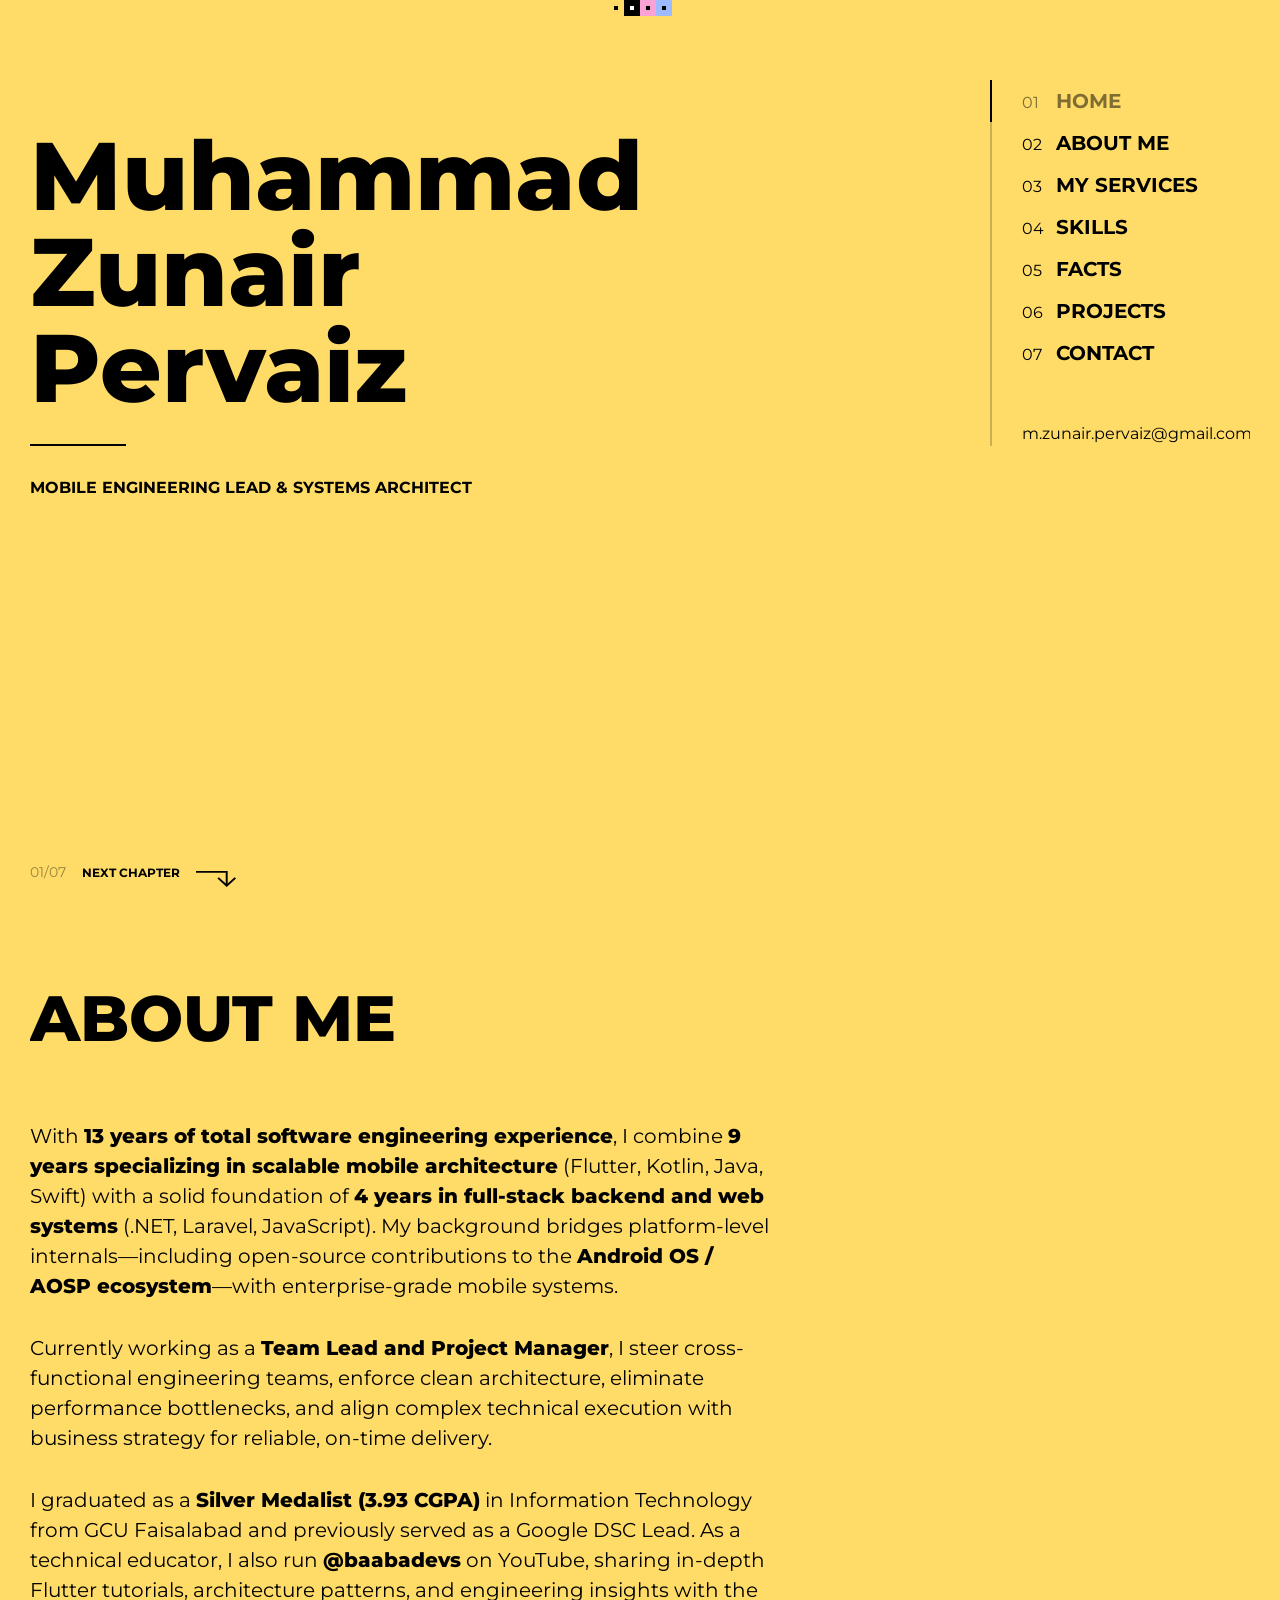
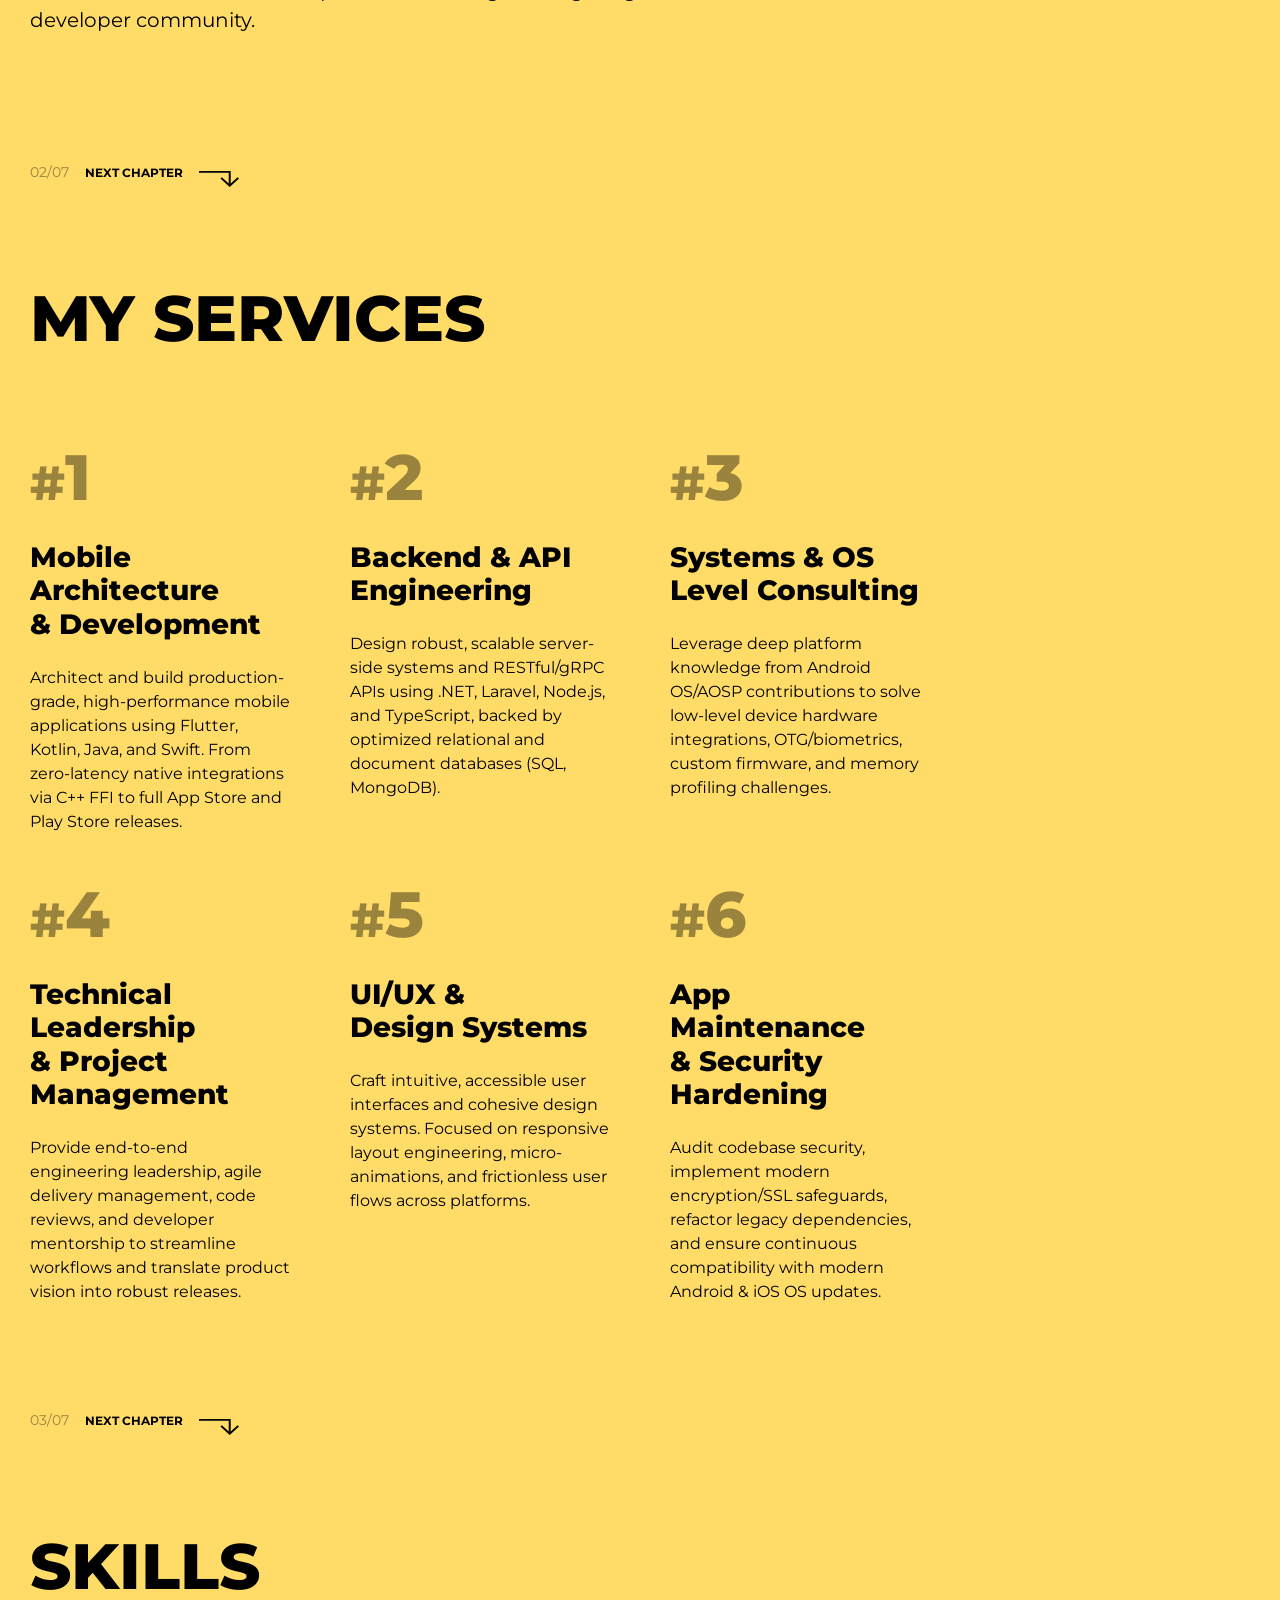
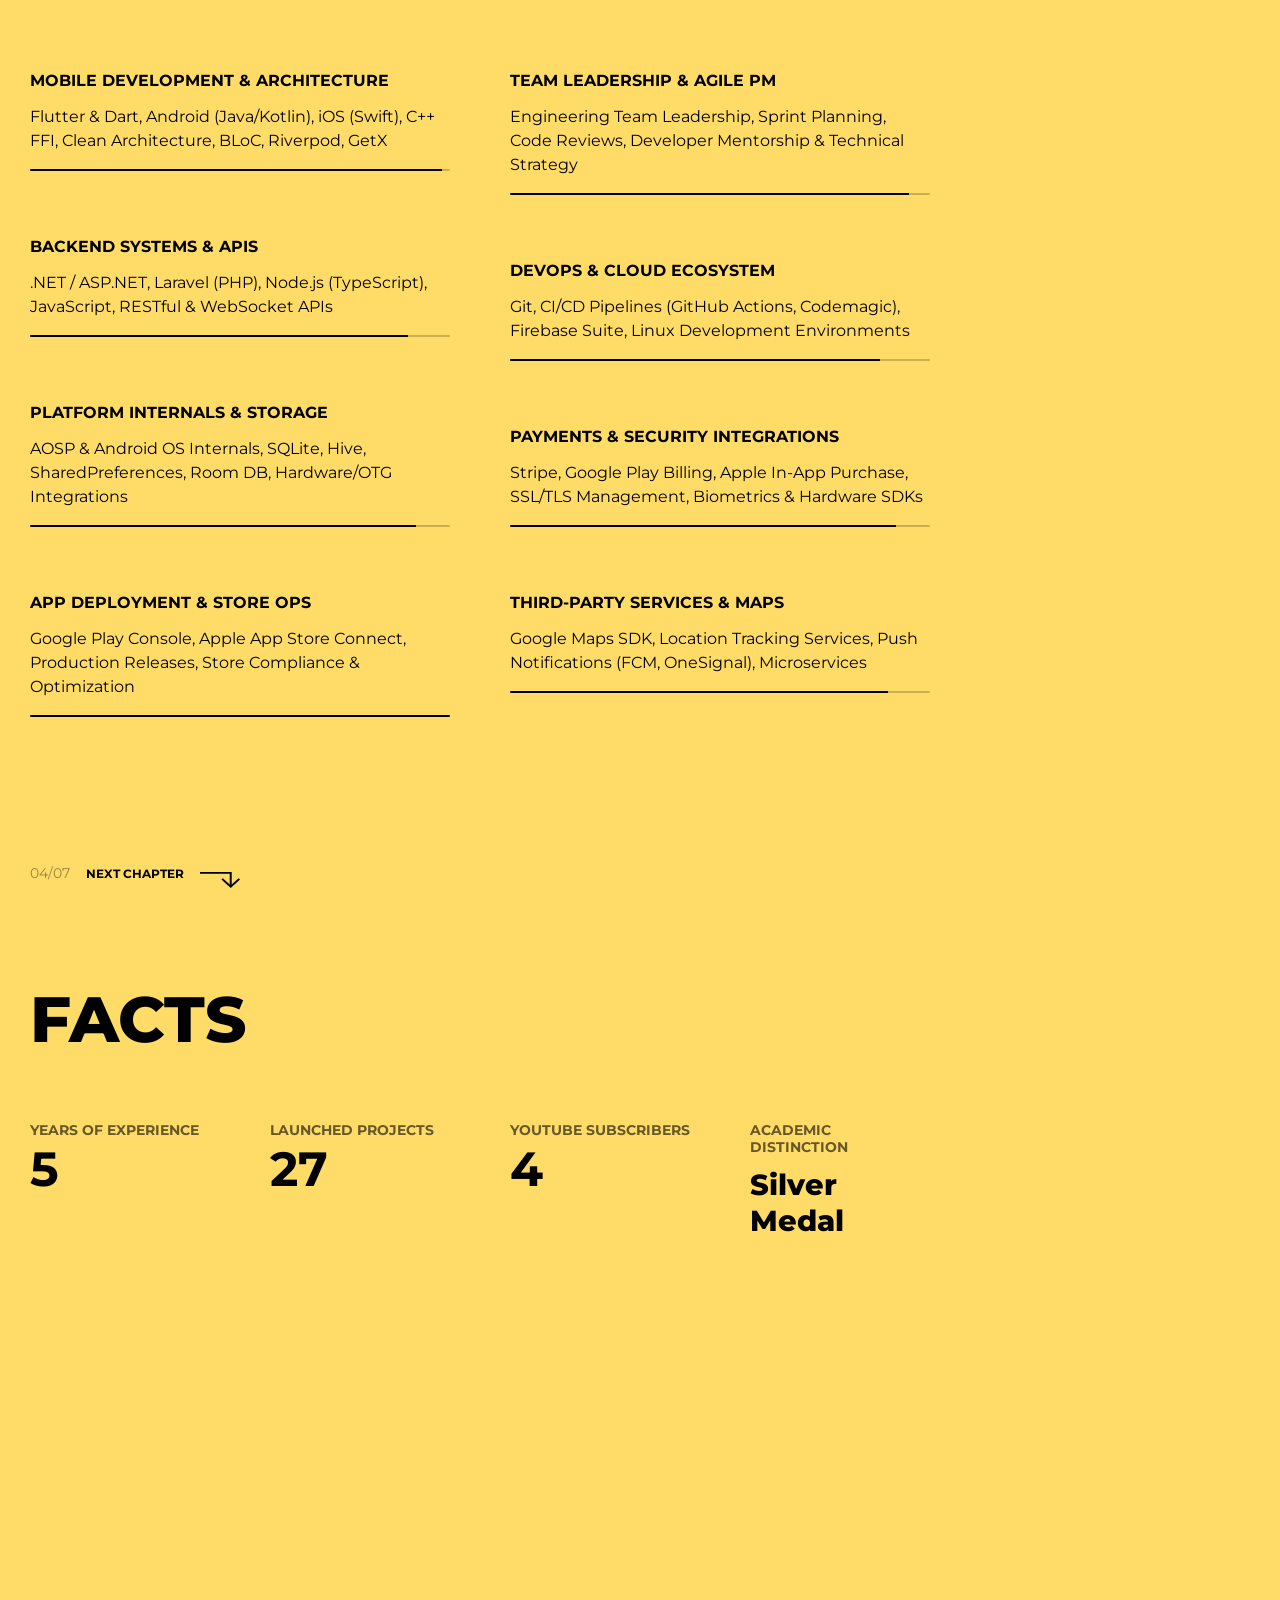
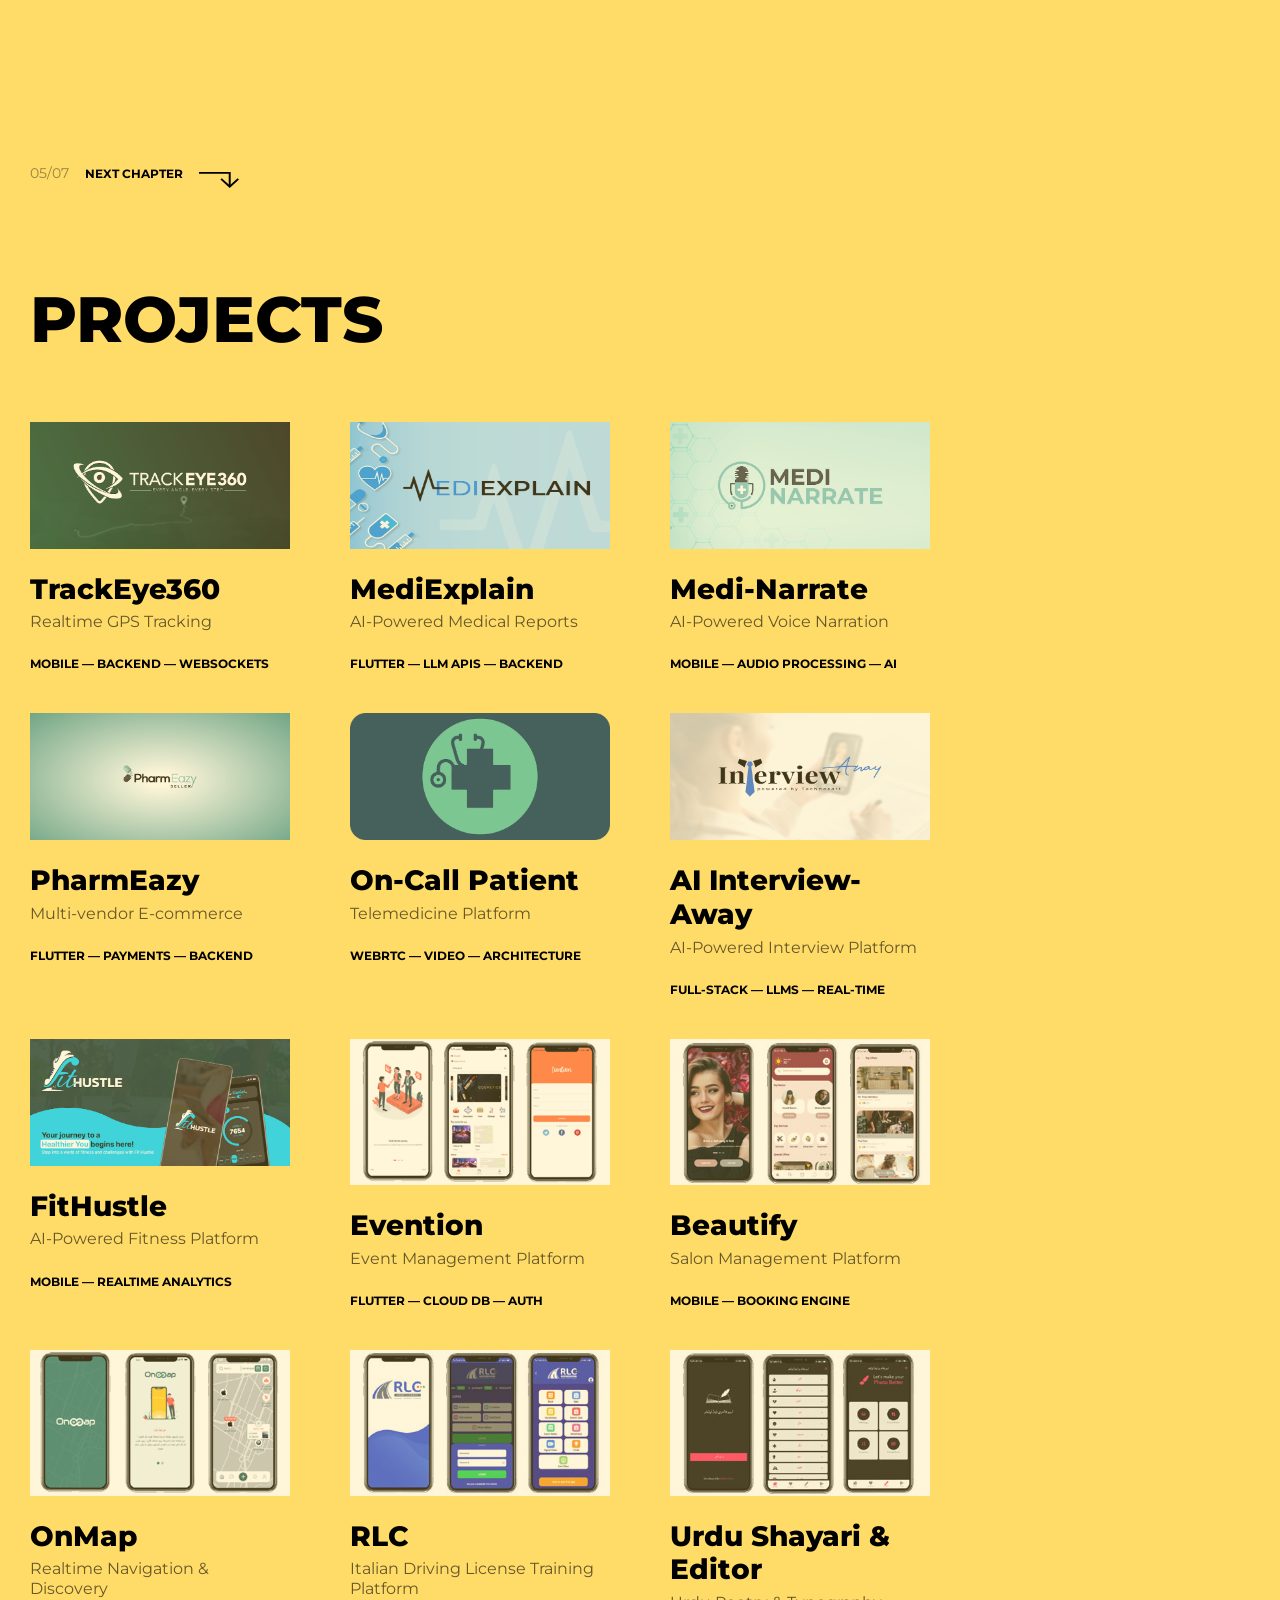
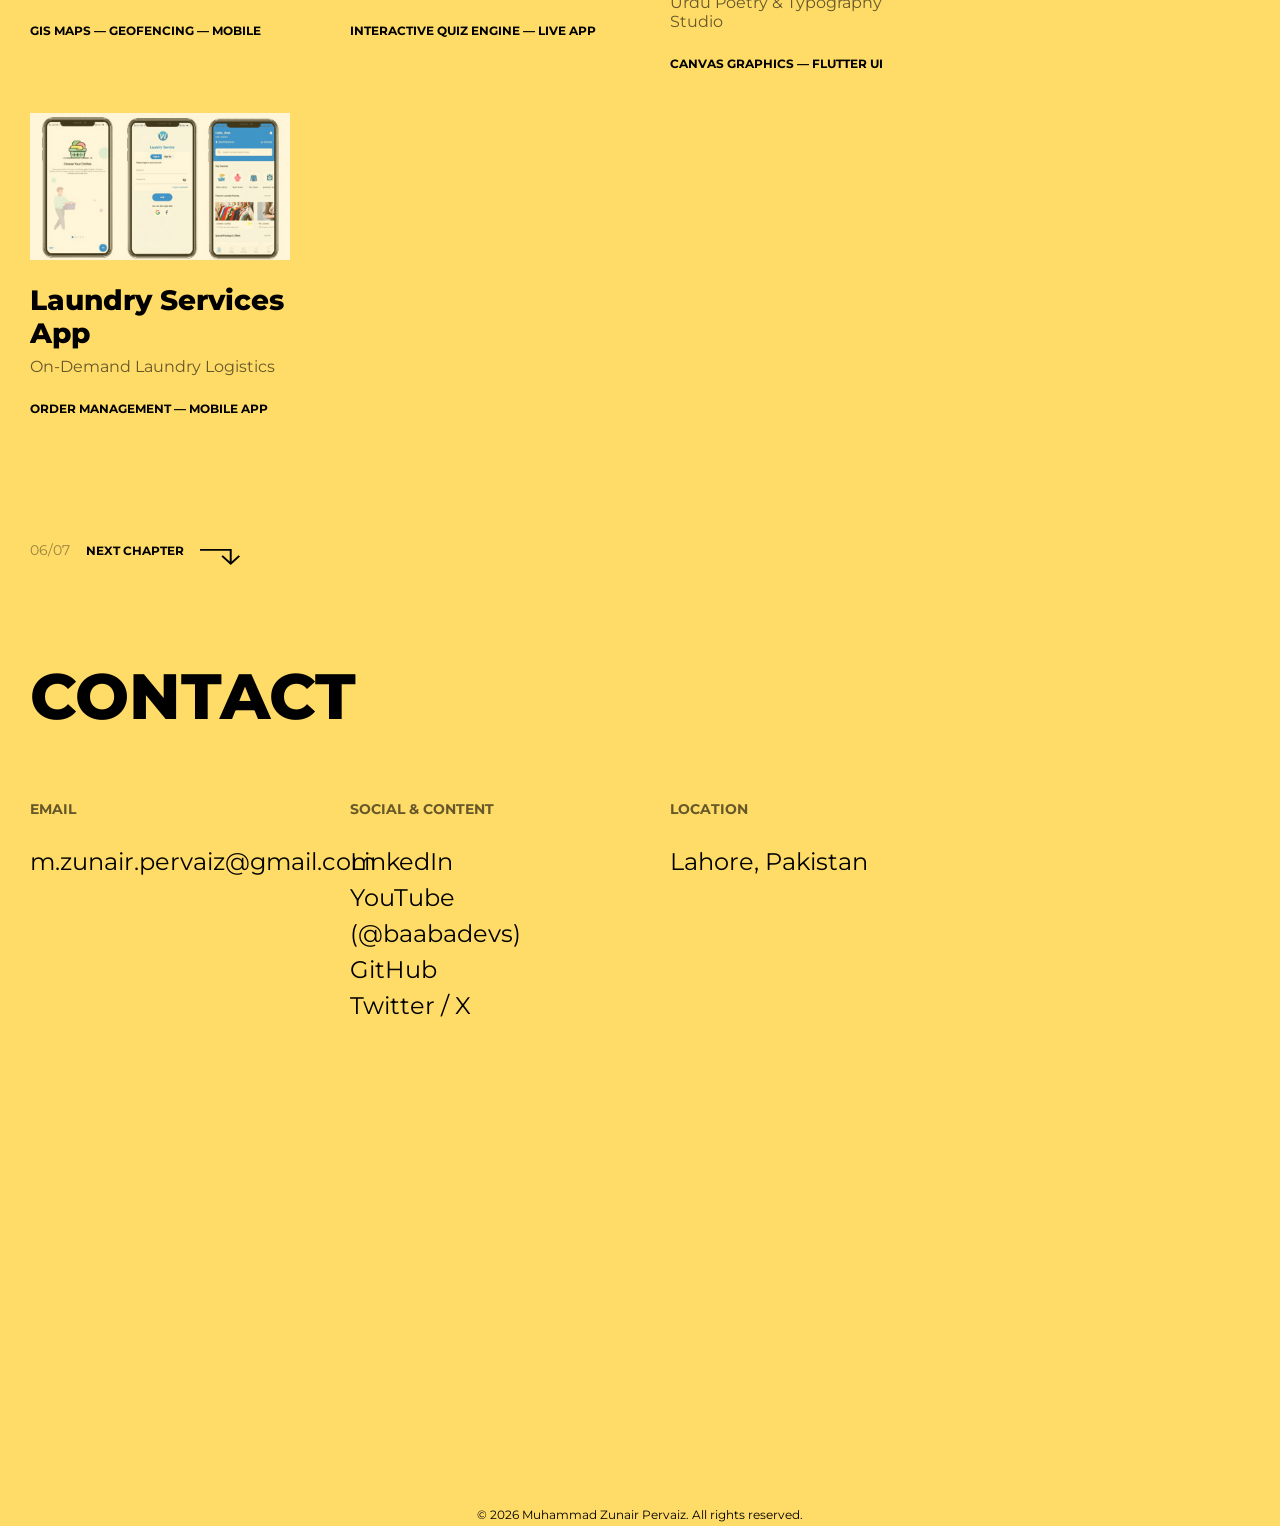
==== commit c5fc0586: "Update index.html" ====
--- a/index.html
+++ b/index.html
@@ -130,4 +130,451 @@
 					<section id="section-01" class="section section-sub-header animation interaction-in">
 						<div class="section-body">
 							<div class="jumbotron jumbotron-fluid pt-6 pt-lg-8 pb-0 mb-0">
-								<h1 class="display-2 display-animated display
+								<h1 class="display-2 display-animated display-animated-in animation-translate animation-item-2">
+									Muhammad<br>Zunair<br>Pervaiz</h1>
+								<p class="lead animation-translate animation-item-3">Mobile Engineering Lead & Systems Architect</p>
+							</div>
+						</div>
+						<div class="section-footer animation-translate animation-item-4">
+							<a class="section-next goto-section" href="#section-02">
+								<span class="section-next-counter">01/07</span>
+								<span class="section-next-label">Next chapter</span>
+								<span class="section-next-icon"></span>
+							</a>
+						</div>
+					</section>
+					<section id="section-02" class="section animation">
+						<div class="section-body">
+							<div class="row">
+								<div class="col col-xl-10">
+									<h2 class="section-title animation-translate-overline animation-item-1">About me</h2>
+									<article class="article animation-translate animation-item-2">
+										<p>
+											With <strong>13 years of total software engineering experience</strong>, I combine <strong>9 years specializing in scalable mobile architecture</strong> (Flutter, Kotlin, Java, Swift) with a solid foundation of <strong>4 years in full-stack backend and web systems</strong> (.NET, Laravel, JavaScript). My background bridges platform-level internals—including open-source contributions to the <strong>Android OS / AOSP ecosystem</strong>—with enterprise-grade mobile systems.
+										</p>
+										<p>
+											Currently working as a <strong>Team Lead and Project Manager</strong>, I steer cross-functional engineering teams, enforce clean architecture, eliminate performance bottlenecks, and align complex technical execution with business strategy for reliable, on-time delivery.
+										</p>
+										<p>
+											I graduated as a <strong>Silver Medalist (3.93 CGPA)</strong> in Information Technology from GCU Faisalabad and previously served as a Google DSC Lead. As a technical educator, I also run <strong>@baabadevs</strong> on YouTube, sharing in-depth Flutter tutorials, architecture patterns, and engineering insights with the developer community.
+										</p>
+									</article>
+								</div>
+							</div>
+						</div>
+						<div class="section-footer animation-translate animation-item-3">
+							<a class="section-next goto-section" href="#section-03">
+								<span class="section-next-counter">02/07</span>
+								<span class="section-next-label">Next chapter</span>
+								<span class="section-next-icon"></span>
+							</a>
+						</div>
+					</section>
+					<section id="section-03" class="section animation">
+						<div class="section-body">
+							<h2 class="section-title animation-translate-overline animation-item-1">My services</h2>
+							<div class="row animation-translate animation-item-2">
+								<div class="col-12 col-md-4">
+									<div class="card">
+										<div class="card-body">
+											<strong class="card-counter">1</strong>
+											<h3 class="card-title">Mobile Architecture<br>& Development</h3>
+											<p class="card-text">
+												Architect and build production-grade, high-performance mobile applications using Flutter, Kotlin, Java, and Swift. From zero-latency native integrations via C++ FFI to full App Store and Play Store releases.
+											</p>
+										</div>
+									</div>
+								</div>
+								<div class="col-12 col-md-4">
+									<div class="card">
+										<div class="card-body">
+											<strong class="card-counter">2</strong>
+											<h3 class="card-title">Backend & API<br>Engineering</h3>
+											<p class="card-text">
+												Design robust, scalable server-side systems and RESTful/gRPC APIs using .NET, Laravel, Node.js, and TypeScript, backed by optimized relational and document databases (SQL, MongoDB).
+											</p>
+										</div>
+									</div>
+								</div>
+								<div class="col-12 col-md-4">
+									<div class="card">
+										<div class="card-body">
+											<strong class="card-counter">3</strong>
+											<h3 class="card-title">Systems & OS<br>Level Consulting</h3>
+											<p class="card-text">
+												Leverage deep platform knowledge from Android OS/AOSP contributions to solve low-level device hardware integrations, OTG/biometrics, custom firmware, and memory profiling challenges.
+											</p>
+										</div>
+									</div>
+								</div>
+								<div class="col-12 col-md-4">
+									<div class="card">
+										<div class="card-body">
+											<strong class="card-counter">4</strong>
+											<h3 class="card-title">Technical Leadership<br>& Project Management</h3>
+											<p class="card-text">
+												Provide end-to-end engineering leadership, agile delivery management, code reviews, and developer mentorship to streamline workflows and translate product vision into robust releases.
+											</p>
+										</div>
+									</div>
+								</div>
+								<div class="col-12 col-md-4">
+									<div class="card">
+										<div class="card-body">
+											<strong class="card-counter">5</strong>
+											<h3 class="card-title">UI/UX &<br>Design Systems</h3>
+											<p class="card-text">
+												Craft intuitive, accessible user interfaces and cohesive design systems. Focused on responsive layout engineering, micro-animations, and frictionless user flows across platforms.
+											</p>
+										</div>
+									</div>
+								</div>
+								<div class="col-12 col-md-4">
+									<div class="card">
+										<div class="card-body">
+											<strong class="card-counter">6</strong>
+											<h3 class="card-title">App Maintenance<br>& Security Hardening</h3>
+											<p class="card-text">
+												Audit codebase security, implement modern encryption/SSL safeguards, refactor legacy dependencies, and ensure continuous compatibility with modern Android & iOS OS updates.
+											</p>
+										</div>
+									</div>
+								</div>
+							</div>
+						</div>
+						<div class="section-footer animation-translate animation-item-3">
+							<a class="section-next goto-section" href="#section-04">
+								<span class="section-next-counter">03/07</span>
+								<span class="section-next-label">Next chapter</span>
+								<span class="section-next-icon"></span>
+							</a>
+						</div>
+					</section>
+					<section id="section-04" class="section animation">
+						<div class="section-body">
+							<h2 class="section-title animation-translate-overline animation-item-1">Skills</h2>
+							<div class="row animation-translate animation-item-2">
+								<div class="col-12 col-md-6">
+									<strong class="progress-label">Mobile Development & Architecture</strong>
+									<p>Flutter & Dart, Android (Java/Kotlin), iOS (Swift), C++ FFI, Clean Architecture, BLoC, Riverpod, GetX</p>
+									<div class="progress progress-animated mb-9">
+										<div class="progress-bar" role="progressbar" style="width: 98%" aria-valuenow="98" aria-valuemin="0" aria-valuemax="100"></div>
+									</div>
+
+									<strong class="progress-label">Backend Systems & APIs</strong>
+									<p>.NET / ASP.NET, Laravel (PHP), Node.js (TypeScript), JavaScript, RESTful & WebSocket APIs</p>
+									<div class="progress progress-animated mb-9">
+										<div class="progress-bar" role="progressbar" style="width: 90%" aria-valuenow="90" aria-valuemin="0" aria-valuemax="100"></div>
+									</div>
+
+									<strong class="progress-label">Platform Internals & Storage</strong>
+									<p>AOSP & Android OS Internals, SQLite, Hive, SharedPreferences, Room DB, Hardware/OTG Integrations</p>
+									<div class="progress progress-animated mb-9">
+										<div class="progress-bar" role="progressbar" style="width: 92%" aria-valuenow="92" aria-valuemin="0" aria-valuemax="100"></div>
+									</div>
+
+									<strong class="progress-label">App Deployment & Store Ops</strong>
+									<p>Google Play Console, Apple App Store Connect, Production Releases, Store Compliance & Optimization</p>
+									<div class="progress progress-animated mb-9">
+										<div class="progress-bar" role="progressbar" style="width: 100%" aria-valuenow="100" aria-valuemin="0" aria-valuemax="100"></div>
+									</div>
+								</div>
+								<div class="col-12 col-md-6">
+									<strong class="progress-label">Team Leadership & Agile PM</strong>
+									<p>Engineering Team Leadership, Sprint Planning, Code Reviews, Developer Mentorship & Technical Strategy</p>
+									<div class="progress progress-animated mb-9">
+										<div class="progress-bar" role="progressbar" style="width: 95%" aria-valuenow="95" aria-valuemin="0" aria-valuemax="100"></div>
+									</div>
+
+									<strong class="progress-label">DevOps & Cloud Ecosystem</strong>
+									<p>Git, CI/CD Pipelines (GitHub Actions, Codemagic), Firebase Suite, Linux Development Environments</p>
+									<div class="progress progress-animated mb-9">
+										<div class="progress-bar" role="progressbar" style="width: 88%" aria-valuenow="88" aria-valuemin="0" aria-valuemax="100"></div>
+									</div>
+
+									<strong class="progress-label">Payments & Security Integrations</strong>
+									<p>Stripe, Google Play Billing, Apple In-App Purchase, SSL/TLS Management, Biometrics & Hardware SDKs</p>
+									<div class="progress progress-animated mb-9">
+										<div class="progress-bar" role="progressbar" style="width: 92%" aria-valuenow="92" aria-valuemin="0" aria-valuemax="100"></div>
+									</div>
+
+									<strong class="progress-label">Third-party Services & Maps</strong>
+									<p>Google Maps SDK, Location Tracking Services, Push Notifications (FCM, OneSignal), Microservices</p>
+									<div class="progress progress-animated mb-9">
+										<div class="progress-bar" role="progressbar" style="width: 90%" aria-valuenow="90" aria-valuemin="0" aria-valuemax="100"></div>
+									</div>
+								</div>
+							</div>
+						</div>
+						<div class="section-footer animation-translate animation-item-3">
+							<a class="section-next goto-section" href="#section-05">
+								<span class="section-next-counter">04/07</span>
+								<span class="section-next-label">Next chapter</span>
+								<span class="section-next-icon"></span>
+							</a>
+						</div>
+					</section>
+					<section id="section-05" class="section animation">
+						<div class="section-body">
+							<h2 class="section-title animation-translate-overline animation-item-1">Facts</h2>
+							<div class="row animation-translate animation-item-2">
+								<div class="col-12 col-md-6 col-lg-3">
+									<div class="counter mb-6 mb-lg-0">
+										<span class="counter-label">Years of Experience</span>
+										<span data-counter-from="0" data-counter-to="13">13</span>
+									</div>
+								</div>
+								<div class="col-12 col-md-6 col-lg-3">
+									<div class="counter mb-6 mb-lg-0">
+										<span class="counter-label">Launched Projects</span>
+										<span data-counter-from="0" data-counter-to="70">70+</span>
+									</div>
+								</div>
+								<div class="col-12 col-md-6 col-lg-3">
+									<div class="counter mb-6 mb-lg-0">
+										<span class="counter-label">YouTube Subscribers</span>
+										<span data-counter-from="0" data-counter-to="10">10k+</span>
+									</div>
+								</div>
+								<div class="col-12 col-md-6 col-lg-3">
+									<div class="counter">
+										<span class="counter-label">Academic Distinction</span>
+										<span style="font-size: 1.8rem; font-weight: 800; display: block; margin-top: 10px;">Silver Medal</span>
+									</div>
+								</div>
+							</div>
+						</div>
+						<div class="section-footer animation-translate animation-item-3">
+							<a class="section-next goto-section" href="#section-08">
+								<span class="section-next-counter">05/07</span>
+								<span class="section-next-label">Next chapter</span>
+								<span class="section-next-icon"></span>
+							</a>
+						</div>
+					</section>
+					<section id="section-08" class="section animation">
+						<div class="section-body">
+							<h2 class="section-title animation-translate-overline animation-item-1">Projects</h2>
+							<div class="row animation-translate animation-item-2">
+								<div class="col-12 col-md-4">
+									<a class="card" href="#modal-project-1" data-toggle="modal">
+										<img class="card-img-top" src="assets/img/projects/project1.jpg" alt="TrackEye360">
+										<div class="card-body">
+											<h3 class="card-title">TrackEye360</h3>
+											<h4 class="card-subtitle">Realtime GPS Tracking</h4>
+											<p class="card-tags">Mobile — Backend — WebSockets</p>
+										</div>
+									</a>
+								</div>
+								<div class="col-12 col-md-4">
+									<a class="card" href="#modal-project-2" data-toggle="modal">
+										<img class="card-img-top" src="assets/img/projects/project2.jpg" alt="MediExplain">
+										<div class="card-body">
+											<h3 class="card-title">MediExplain</h3>
+											<h4 class="card-subtitle">AI-Powered Medical Reports</h4>
+											<p class="card-tags">Flutter — LLM APIs — Backend</p>
+										</div>
+									</a>
+								</div>
+								<div class="col-12 col-md-4">
+									<a class="card" href="#modal-project-3" data-toggle="modal">
+										<img class="card-img-top" src="assets/img/projects/project3.jpg" alt="Medi-Narrate">
+										<div class="card-body">
+											<h3 class="card-title">Medi-Narrate</h3>
+											<h4 class="card-subtitle">AI-Powered Voice Narration</h4>
+											<p class="card-tags">Mobile — Audio Processing — AI</p>
+										</div>
+									</a>
+								</div>
+								<div class="col-12 col-md-4">
+									<a class="card" href="#modal-project-4" data-toggle="modal">
+										<img class="card-img-top" src="assets/img/projects/project4.jpg" alt="PharmEazy">
+										<div class="card-body">
+											<h3 class="card-title">PharmEazy</h3>
+											<h4 class="card-subtitle">Multi-vendor E-commerce</h4>
+											<p class="card-tags">Flutter — Payments — Backend</p>
+										</div>
+									</a>
+								</div>
+								<div class="col-12 col-md-4">
+									<a class="card" href="#modal-project-5" data-toggle="modal">
+										<img class="card-img-top" src="assets/img/projects/project5.jpg" alt="On-Call Patient">
+										<div class="card-body">
+											<h3 class="card-title">On-Call Patient</h3>
+											<h4 class="card-subtitle">Telemedicine Platform</h4>
+											<p class="card-tags">WebRTC — Video — Architecture</p>
+										</div>
+									</a>
+								</div>
+								<div class="col-12 col-md-4">
+									<a class="card" href="#modal-project-6" data-toggle="modal">
+										<img class="card-img-top" src="assets/img/projects/project6.jpg" alt="AI Interview-Away">
+										<div class="card-body">
+											<h3 class="card-title">AI Interview-Away</h3>
+											<h4 class="card-subtitle">AI-Powered Interview Platform</h4>
+											<p class="card-tags">Full-Stack — LLMs — Real-Time</p>
+										</div>
+									</a>
+								</div>
+								<div class="col-12 col-md-4">
+									<a class="card" href="#modal-project-7" data-toggle="modal">
+										<img class="card-img-top" src="assets/img/projects/project8.jpg" alt="FitHustle">
+										<div class="card-body">
+											<h3 class="card-title">FitHustle</h3>
+											<h4 class="card-subtitle">AI-Powered Fitness Platform</h4>
+											<p class="card-tags">Mobile — Realtime Analytics</p>
+										</div>
+									</a>
+								</div>
+								<div class="col-12 col-md-4">
+									<a class="card" href="#modal-project-8" data-toggle="modal">
+										<img class="card-img-top" src="assets/img/projects/p1.jpg" alt="Evention">
+										<div class="card-body">
+											<h3 class="card-title">Evention</h3>
+											<h4 class="card-subtitle">Event Management Platform</h4>
+											<p class="card-tags">Flutter — Cloud DB — Auth</p>
+										</div>
+									</a>
+								</div>
+								<div class="col-12 col-md-4">
+									<a class="card" href="#modal-project-9" data-toggle="modal">
+										<img class="card-img-top" src="assets/img/projects/p2.jpg" alt="Beautify">
+										<div class="card-body">
+											<h3 class="card-title">Beautify</h3>
+											<h4 class="card-subtitle">Salon Management Platform</h4>
+											<p class="card-tags">Mobile — Booking Engine</p>
+										</div>
+									</a>
+								</div>
+								<div class="col-12 col-md-4">
+									<a class="card" href="#modal-project-10" data-toggle="modal">
+										<img class="card-img-top" src="assets/img/projects/p3.jpg" alt="OnMap">
+										<div class="card-body">
+											<h3 class="card-title">OnMap</h3>
+											<h4 class="card-subtitle">Realtime Navigation & Discovery</h4>
+											<p class="card-tags">GIS Maps — Geofencing — Mobile</p>
+										</div>
+									</a>
+								</div>
+								<div class="col-12 col-md-4">
+									<a class="card" href="#modal-project-11" data-toggle="modal">
+										<img class="card-img-top" src="assets/img/projects/p5.jpg" alt="RLC">
+										<div class="card-body">
+											<h3 class="card-title">RLC</h3>
+											<h4 class="card-subtitle">Italian Driving License Training Platform</h4>
+											<p class="card-tags">Interactive Quiz Engine — Live App</p>
+										</div>
+									</a>
+								</div>
+								<div class="col-12 col-md-4">
+									<a class="card" href="#modal-project-12" data-toggle="modal">
+										<img class="card-img-top" src="assets/img/projects/p6.jpg" alt="Urdu Shayari & Editor">
+										<div class="card-body">
+											<h3 class="card-title">Urdu Shayari & Editor</h3>
+											<h4 class="card-subtitle">Urdu Poetry & Typography Studio</h4>
+											<p class="card-tags">Canvas Graphics — Flutter UI</p>
+										</div>
+									</a>
+								</div>
+								<div class="col-12 col-md-4">
+									<a class="card" href="#modal-project-13" data-toggle="modal">
+										<img class="card-img-top" src="assets/img/projects/p9.jpg" alt="Laundry Services App">
+										<div class="card-body">
+											<h3 class="card-title">Laundry Services App</h3>
+											<h4 class="card-subtitle">On-Demand Laundry Logistics</h4>
+											<p class="card-tags">Order Management — Mobile App</p>
+										</div>
+									</a>
+								</div>
+							</div>
+						</div>
+						<div class="section-footer animation-translate animation-item-3">
+							<a class="section-next goto-section" href="#section-10">
+								<span class="section-next-counter">06/07</span>
+								<span class="section-next-label">Next chapter</span>
+								<span class="section-next-icon"></span>
+							</a>
+						</div>
+					</section>
+
+					<section id="section-10" class="section animation">
+						<div class="section-body">
+							<h2 class="section-title animation-translate-overline animation-item-1">Contact</h2>
+							<div class="row mb-10 animation-translate animation-item-2">
+								<div class="col-12 col-md-4">
+									<div class="contact">
+										<strong class="contact-label">Email</strong>
+										<a href="mailto:m.zunair.pervaiz@gmail.com">m.zunair.pervaiz@gmail.com</a><br>
+									</div>
+								</div>
+								<div class="col-12 col-md-4">
+									<div class="contact">
+										<strong class="contact-label">Social & Content</strong>
+										<a href="https://linkedin.com/in/zunairpervaiz" target="_blank" rel="noopener">LinkedIn</a><br>
+										<a href="https://youtube.com/@baabadevs" target="_blank" rel="noopener">YouTube (@baabadevs)</a><br>
+										<a href="https://github.com/zunairpervaiz" target="_blank" rel="noopener">GitHub</a><br>
+										<a href="https://twitter.com/zunairpervaiz" target="_blank" rel="noopener">Twitter / X</a>
+									</div>
+								</div>
+								<div class="col-12 col-md-4">
+									<div class="contact">
+										<strong class="contact-label">Location</strong>
+										Lahore, Pakistan<br>
+									</div>
+								</div>
+							</div>
+						</div>
+					</section>
+				</div>
+			</div>
+		</div>
+		<center>
+			<div class="footer-credit text-center mt-5">
+				<small>&copy; 2026 Muhammad Zunair Pervaiz. All rights reserved.</small>
+			</div>
+		</center>
+	</main>
+
+	<div class="preview-themes">
+		<a href="#theme-yellow-black" class="preview-theme preview-color-yellow-black" title="Select theme"
+			data-toggle="tooltip" data-theme="./portfolio/dist/css/yellow-black.css" data-theme-bg="light"></a>
+		<a href="#theme-black-white" class="preview-theme preview-color-black-white" title="Select theme"
+			data-toggle="tooltip" data-theme="portfolio/dist/css/black-white.css" data-theme-bg="dark"></a>
+		<a href="#theme-pink-black" class="preview-theme preview-color-pink-black" title="Select theme"
+			data-toggle="tooltip" data-theme="portfolio/dist/css/pink-black.css" data-theme-bg="light"></a>
+		<a href="#theme-blue-black" class="preview-theme preview-color-blue-black" title="Select theme"
+			data-toggle="tooltip" data-theme="portfolio/dist/css/blue-black.css" data-theme-bg="light"></a>
+	</div>
+
+</body>
+<script src="portfolio/dist/js/all.js"></script>
+<script>
+	$(function () {
+		$('[data-toggle="tooltip"]').tooltip();
+		$('.preview-theme').click(function () {
+			$('link')[1].href = $(this).data('theme');
+			var imgSrcData = $(this).data('theme-bg') === 'light' ? 'dark-src' : 'light-src';
+			$('img[data-' + imgSrcData + ']').each(function () {
+				$(this).attr('src', $(this).data(imgSrcData));
+			});
+			return false;
+		});
+	});
+	(function () {
+		'use strict';
+		window.addEventListener('load', function () {
+			var forms = document.getElementsByClassName('needs-validation');
+			var validation = Array.prototype.filter.call(forms, function (form) {
+				form.addEventListener('submit', function (event) {
+					if (form.checkValidity() === false) {
+						event.preventDefault();
+						event.stopPropagation();
+					}
+					form.classList.add('was-validated');
+				}, false);
+			});
+		}, false);
+	})();
+</script>
+
+</html>
